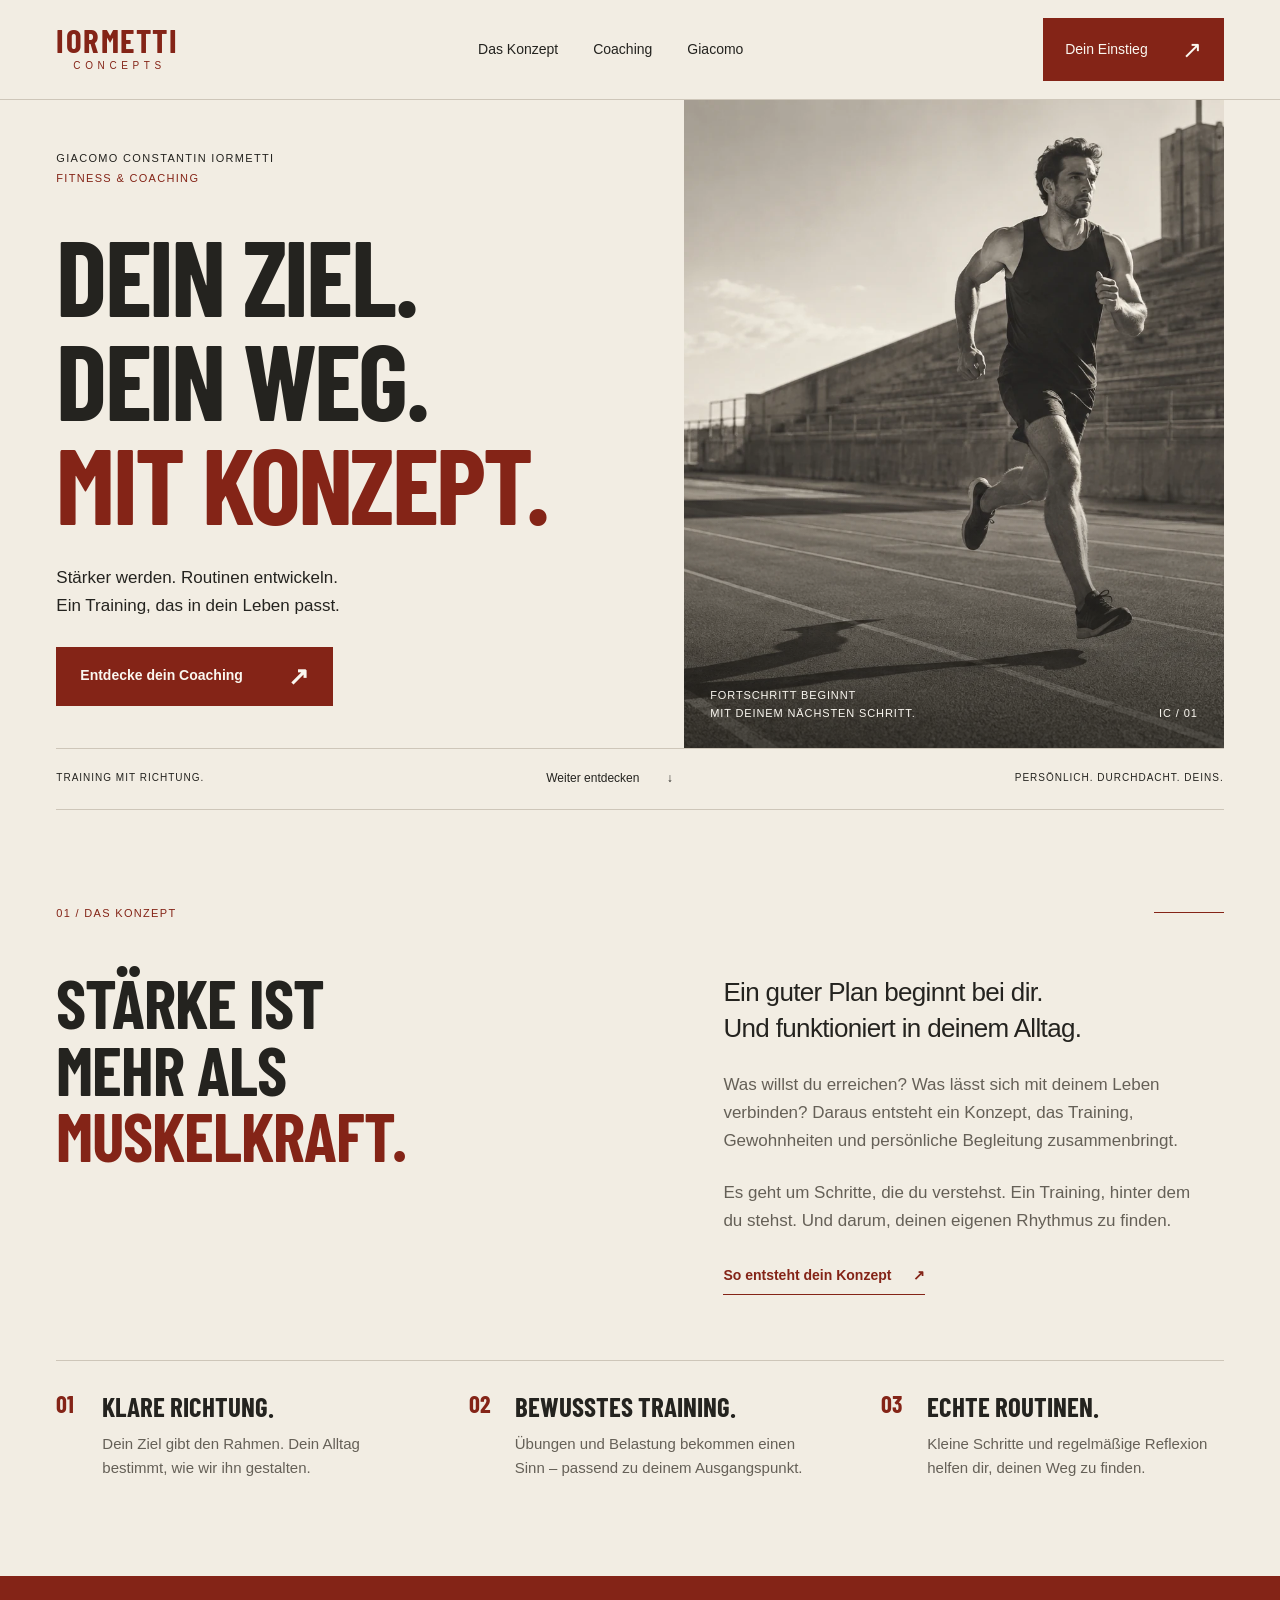
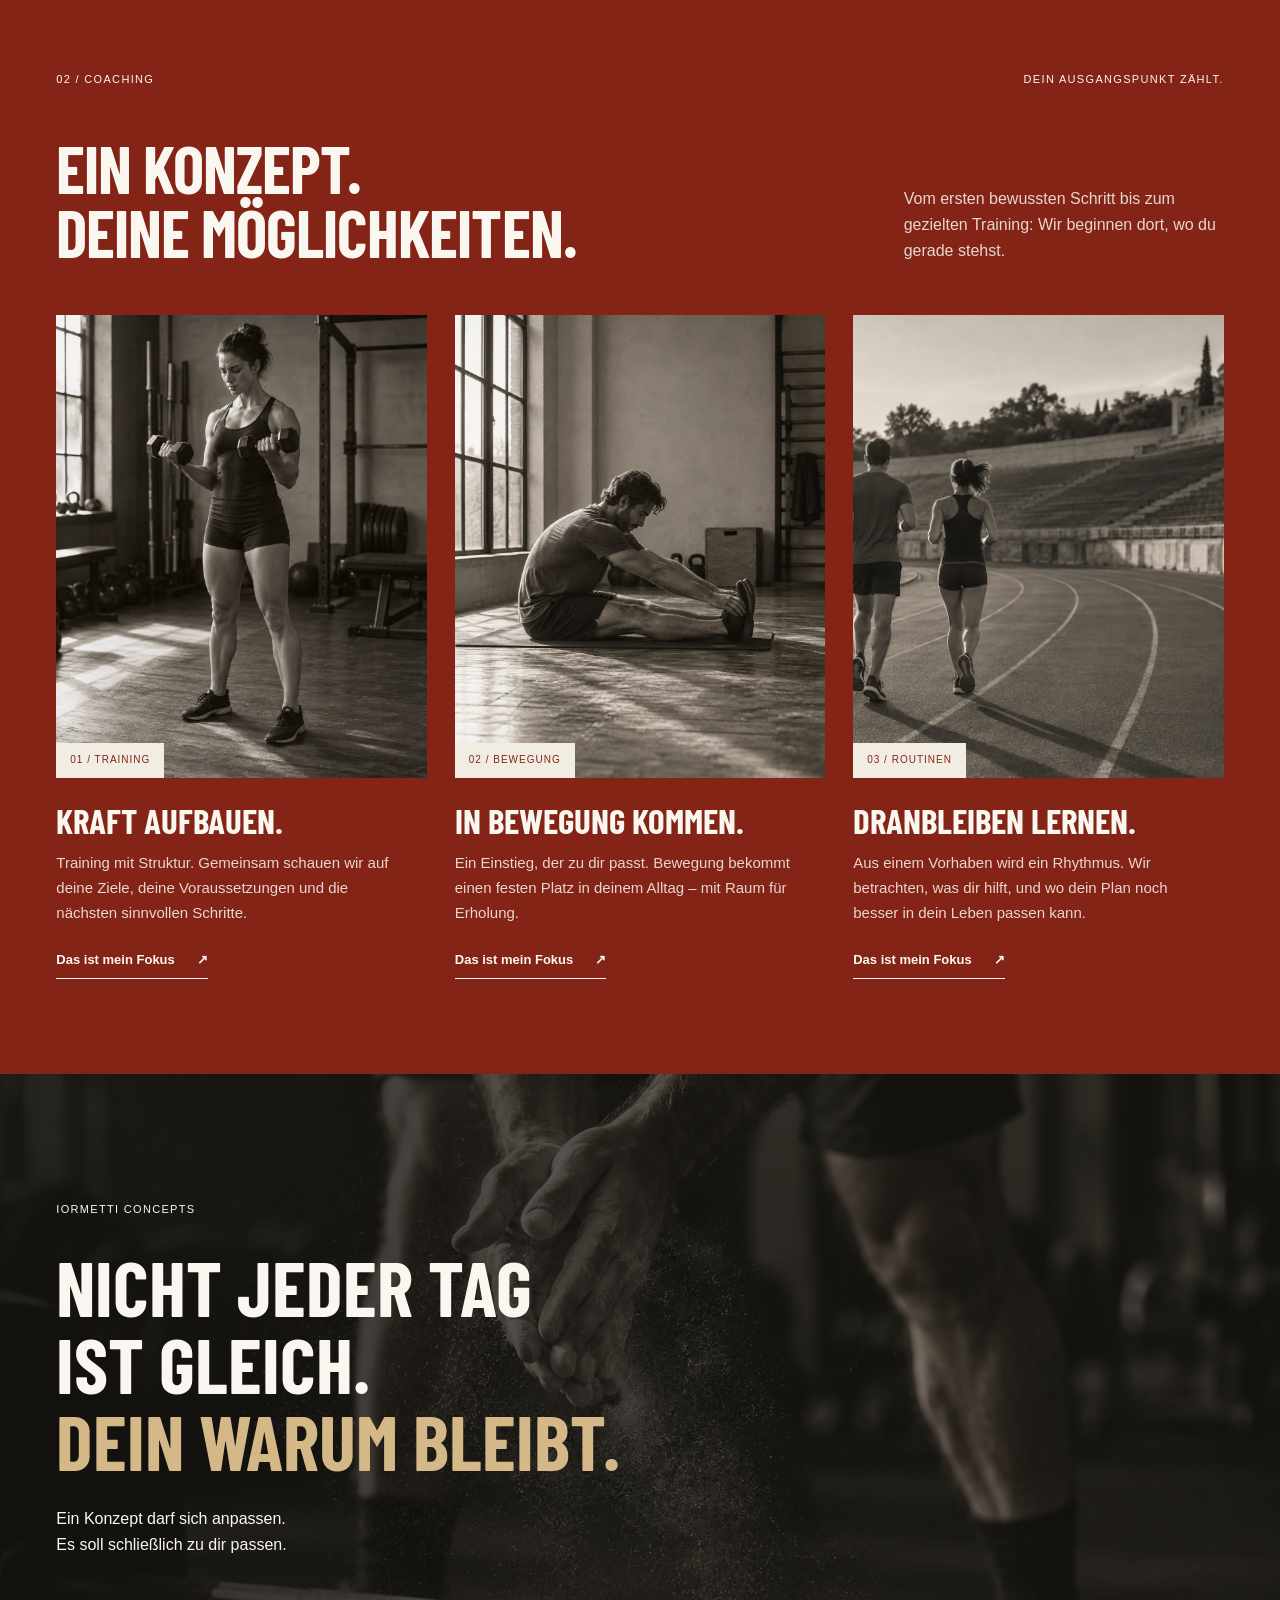
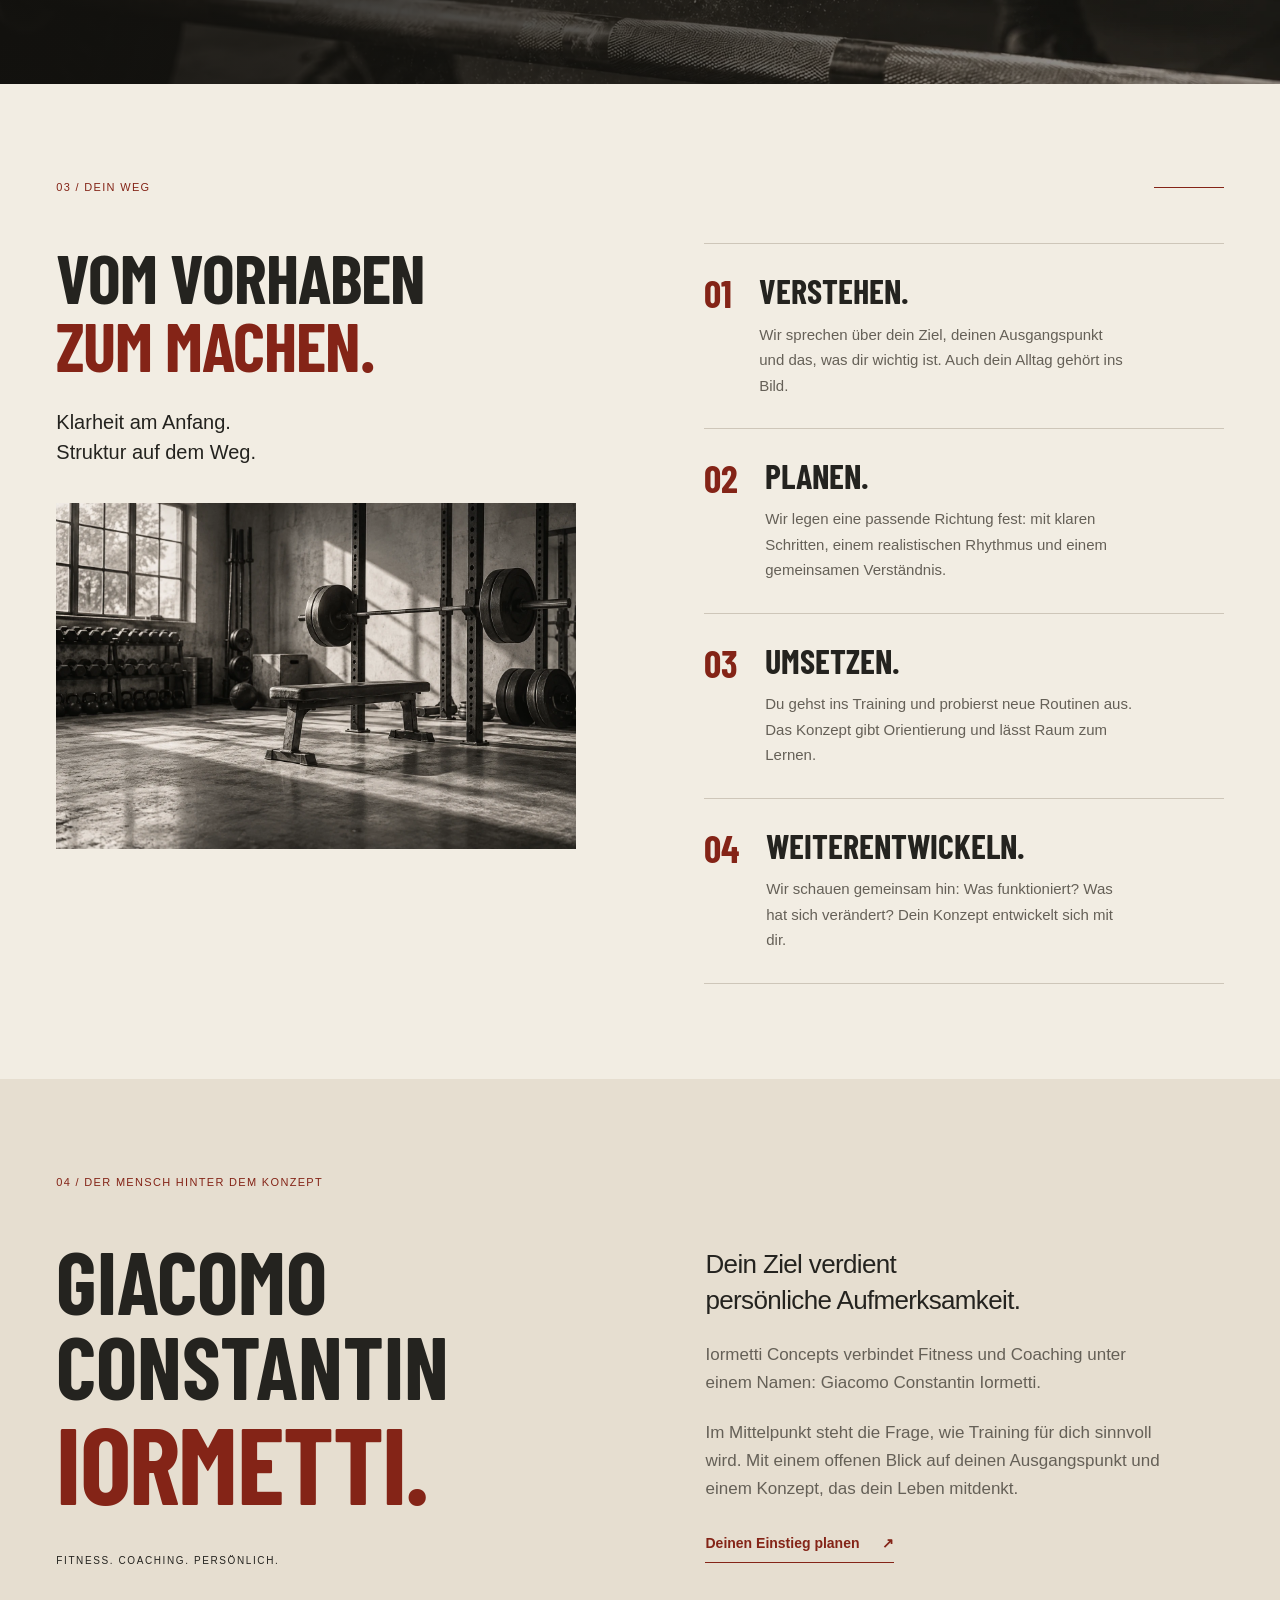
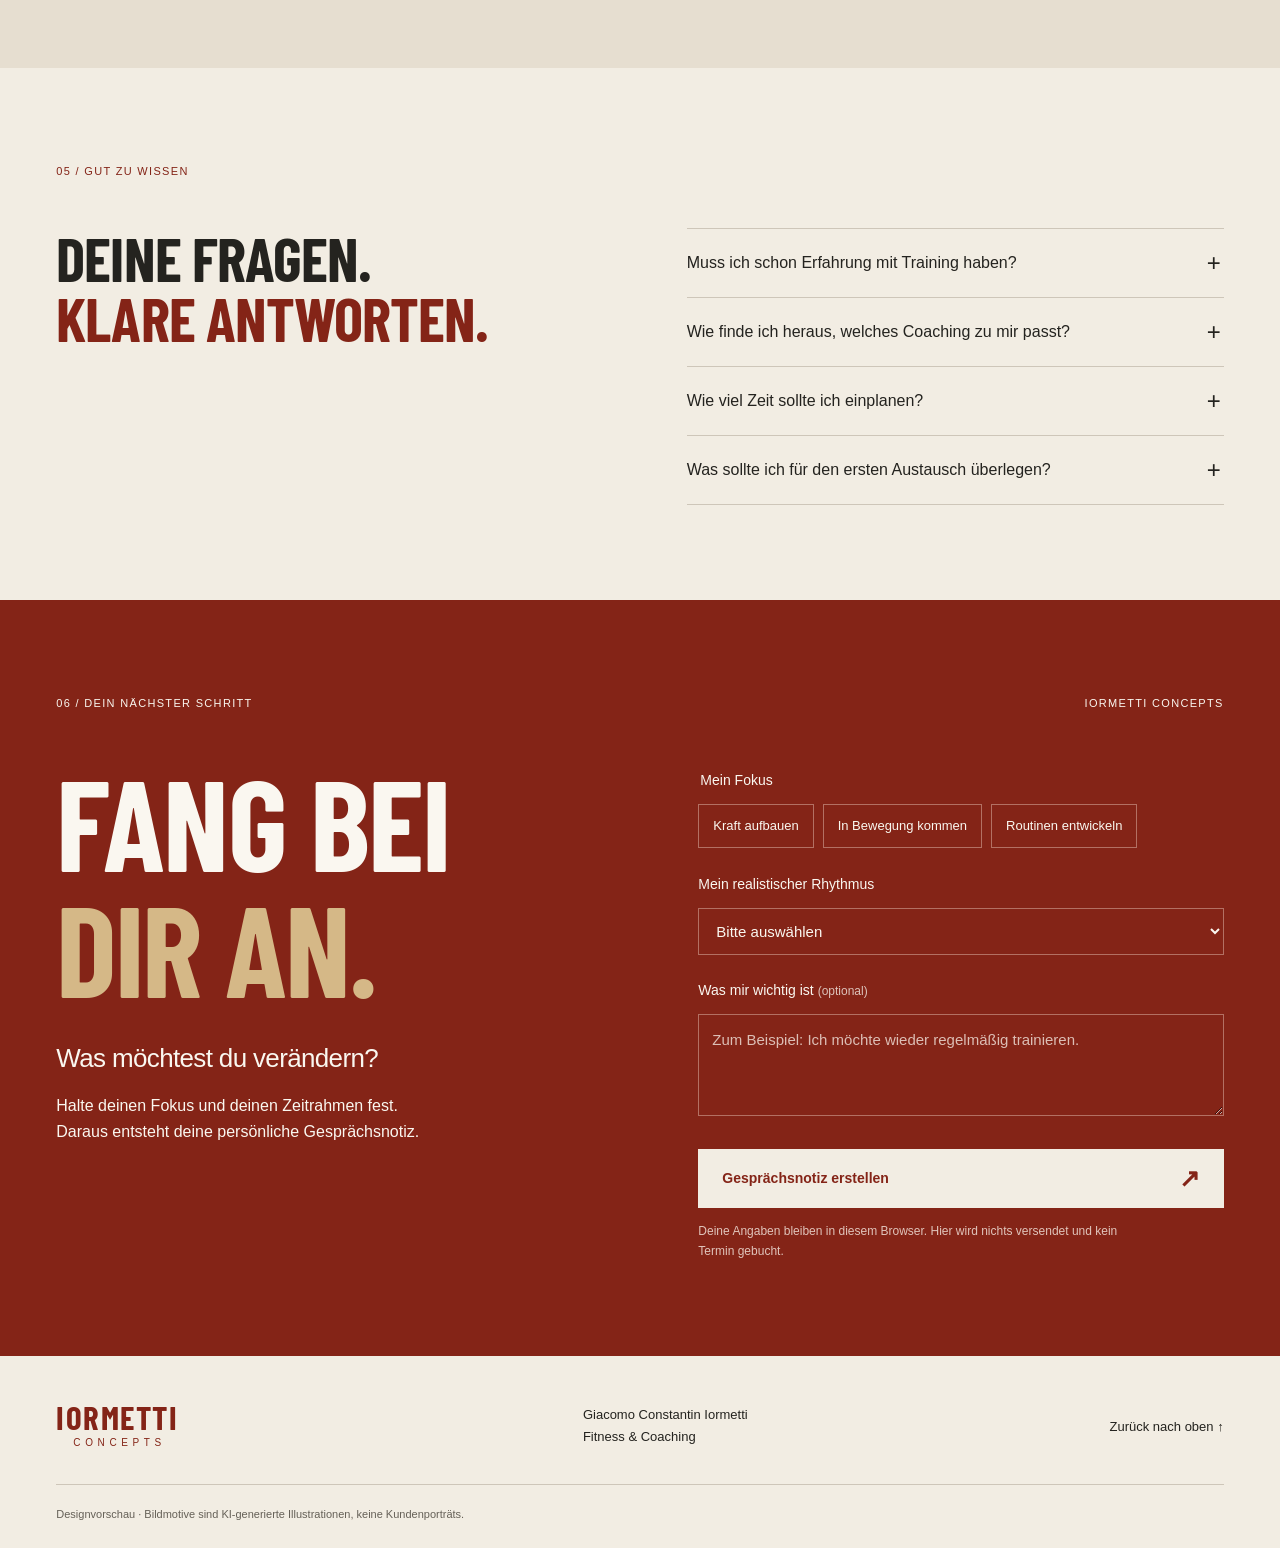
==== index.html @ ea10975b "Prepare static design preview for GitHub Pages" ====
<!doctype html>
<html lang="de">
<head>
  <meta charset="utf-8"><meta name="viewport" content="width=device-width,initial-scale=1">
  <title>Iormetti Concepts · Fitness & Coaching</title>
  <meta name="description" content="Iormetti Concepts von Giacomo Constantin Iormetti. Fitness und Coaching mit einem klaren Konzept für Training, Routinen und deinen Alltag.">
  <meta name="robots" content="noindex,nofollow"><meta name="theme-color" content="#842417">
  <link rel="icon" href="assets/favicon.svg" type="image/svg+xml"><link rel="stylesheet" href="styles.css">
  <link rel="preload" href="assets/BarlowCondensed-Bold.ttf" as="font" type="font/ttf" crossorigin>
  <script src="app.js" defer></script>
</head>
<body>
<a class="skip" href="#main">Zum Inhalt</a>
<header class="header">
  <a class="brand" href="#start" aria-label="Iormetti Concepts – Start"><span class="brand-name">IORMETTI<span>CONCEPTS</span></span></a>
  <nav class="desktop-nav" aria-label="Hauptnavigation"><a href="#konzept">Das Konzept</a><a href="#coaching">Coaching</a><a href="#giacomo">Giacomo</a></nav>
  <a class="header-cta" href="#einstieg">Dein Einstieg <span aria-hidden="true">↗</span></a>
  <button class="menu-toggle" aria-expanded="false" aria-controls="mobile-nav"><span>Menü</span><span class="menu-icon" aria-hidden="true"></span></button>
  <nav id="mobile-nav" class="mobile-nav" aria-label="Mobile Navigation" hidden><a href="#konzept">Das Konzept</a><a href="#coaching">Coaching</a><a href="#ablauf">Dein Weg</a><a href="#giacomo">Giacomo</a><a href="#einstieg">Dein Einstieg ↗</a></nav>
</header>
<main id="main">
<section class="hero" id="start" aria-labelledby="hero-title">
  <div class="hero-copy"><p class="eyebrow">Giacomo Constantin Iormetti <span>Fitness & Coaching</span></p>
    <h1 id="hero-title">DEIN ZIEL.<br>DEIN WEG.<br><span>MIT KONZEPT.</span></h1>
    <div class="hero-bottom"><p>Stärker werden. Routinen entwickeln.<br>Ein Training, das in dein Leben passt.</p><a class="button" href="#coaching">Entdecke dein Coaching <span aria-hidden="true">↗</span></a></div>
  </div>
  <figure class="hero-visual"><img src="assets/hero.webp" alt="Athlet läuft auf einer Laufbahn im Abendlicht" width="1536" height="1024" fetchpriority="high"><figcaption><span>FORTSCHRITT BEGINNT<br>MIT DEINEM NÄCHSTEN SCHRITT.</span><span class="figure-index">IC / 01</span></figcaption></figure>
  <div class="hero-foot"><span>TRAINING MIT RICHTUNG.</span><a href="#konzept">Weiter entdecken <span aria-hidden="true">↓</span></a><span>PERSÖNLICH. DURCHDACHT. DEINS.</span></div>
</section>
<section class="manifesto section" id="konzept" aria-labelledby="concept-title">
  <div class="section-label"><span>01 / DAS KONZEPT</span><span class="short-line"></span></div>
  <div class="manifesto-grid"><h2 id="concept-title">STÄRKE IST<br>MEHR ALS<br><em>MUSKELKRAFT.</em></h2><div class="manifesto-copy reveal"><p class="lead">Ein guter Plan beginnt bei dir.<br>Und funktioniert in deinem Alltag.</p><p>Was willst du erreichen? Was lässt sich mit deinem Leben verbinden? Daraus entsteht ein Konzept, das Training, Gewohnheiten und persönliche Begleitung zusammenbringt.</p><p>Es geht um Schritte, die du verstehst. Ein Training, hinter dem du stehst. Und darum, deinen eigenen Rhythmus zu finden.</p><a class="text-link" href="#ablauf">So entsteht dein Konzept <span aria-hidden="true">↗</span></a></div></div>
  <div class="principles"><article><span class="ordinal">01</span><h3>KLARE RICHTUNG.</h3><p>Dein Ziel gibt den Rahmen. Dein Alltag bestimmt, wie wir ihn gestalten.</p></article><article><span class="ordinal">02</span><h3>BEWUSSTES TRAINING.</h3><p>Übungen und Belastung bekommen einen Sinn – passend zu deinem Ausgangspunkt.</p></article><article><span class="ordinal">03</span><h3>ECHTE ROUTINEN.</h3><p>Kleine Schritte und regelmäßige Reflexion helfen dir, deinen Weg zu finden.</p></article></div>
</section>
<section class="coaching section" id="coaching" aria-labelledby="coaching-title">
  <div class="section-label"><span>02 / COACHING</span><span>DEIN AUSGANGSPUNKT ZÄHLT.</span></div>
  <div class="section-heading"><h2 id="coaching-title">EIN KONZEPT.<br><em>DEINE MÖGLICHKEITEN.</em></h2><p>Vom ersten bewussten Schritt bis zum gezielten Training: Wir beginnen dort, wo du gerade stehst.</p></div>
  <div class="service-grid"><article class="service reveal"><figure><img src="assets/training.webp" width="1122" height="1402" loading="lazy" alt="Athletin beim konzentrierten Krafttraining mit Kurzhanteln"><span>01 / TRAINING</span></figure><div><h3>KRAFT AUFBAUEN.</h3><p>Training mit Struktur. Gemeinsam schauen wir auf deine Ziele, deine Voraussetzungen und die nächsten sinnvollen Schritte.</p><a class="text-link" href="#einstieg" data-goal="Kraft aufbauen">Das ist mein Fokus <span aria-hidden="true">↗</span></a></div></article>
  <article class="service reveal"><figure><img src="assets/mobility.webp" width="1122" height="1402" loading="lazy" alt="Anonymer Athlet bei einer ruhigen Mobilitätsübung"><span>02 / BEWEGUNG</span></figure><div><h3>IN BEWEGUNG KOMMEN.</h3><p>Ein Einstieg, der zu dir passt. Bewegung bekommt einen festen Platz in deinem Alltag – mit Raum für Erholung.</p><a class="text-link" href="#einstieg" data-goal="In Bewegung kommen">Das ist mein Fokus <span aria-hidden="true">↗</span></a></div></article>
  <article class="service reveal"><figure><img src="assets/routine.webp" width="1536" height="1024" loading="lazy" alt="Zwei Erwachsene laufen gemeinsam auf einer Laufbahn"><span>03 / ROUTINEN</span></figure><div><h3>DRANBLEIBEN LERNEN.</h3><p>Aus einem Vorhaben wird ein Rhythmus. Wir betrachten, was dir hilft, und wo dein Plan noch besser in dein Leben passen kann.</p><a class="text-link" href="#einstieg" data-goal="Routinen entwickeln">Das ist mein Fokus <span aria-hidden="true">↗</span></a></div></article></div>
</section>
<section class="statement" aria-label="Unsere Haltung"><img src="assets/chalk.webp" width="1536" height="1024" loading="lazy" alt="Detailaufnahme von Händen mit Kreide vor dem Krafttraining"><div class="statement-content"><p class="eyebrow">IORMETTI CONCEPTS</p><p class="statement-title">NICHT JEDER TAG<br>IST GLEICH.<br><span>DEIN WARUM BLEIBT.</span></p><p>Ein Konzept darf sich anpassen.<br>Es soll schließlich zu dir passen.</p></div></section>
<section class="process section" id="ablauf" aria-labelledby="process-title"><div class="section-label"><span>03 / DEIN WEG</span><span class="short-line"></span></div><div class="process-grid"><div><h2 id="process-title">VOM VORHABEN<br><em>ZUM MACHEN.</em></h2><p class="process-intro">Klarheit am Anfang.<br>Struktur auf dem Weg.</p><figure class="process-image"><img src="assets/studio.webp" width="1536" height="1024" loading="lazy" alt="Ruhiger Trainingsraum mit Bank und Gewichten im natürlichen Licht"></figure></div><ol class="steps"><li><span>01</span><div><h3>VERSTEHEN.</h3><p>Wir sprechen über dein Ziel, deinen Ausgangspunkt und das, was dir wichtig ist. Auch dein Alltag gehört ins Bild.</p></div></li><li><span>02</span><div><h3>PLANEN.</h3><p>Wir legen eine passende Richtung fest: mit klaren Schritten, einem realistischen Rhythmus und einem gemeinsamen Verständnis.</p></div></li><li><span>03</span><div><h3>UMSETZEN.</h3><p>Du gehst ins Training und probierst neue Routinen aus. Das Konzept gibt Orientierung und lässt Raum zum Lernen.</p></div></li><li><span>04</span><div><h3>WEITERENTWICKELN.</h3><p>Wir schauen gemeinsam hin: Was funktioniert? Was hat sich verändert? Dein Konzept entwickelt sich mit dir.</p></div></li></ol></div></section>
<section class="person section" id="giacomo" aria-labelledby="person-title"><div class="section-label"><span>04 / DER MENSCH HINTER DEM KONZEPT</span></div><div class="person-grid"><div class="person-name"><p>GIACOMO<br>CONSTANTIN</p><h2 id="person-title">IORMETTI.</h2><span>FITNESS. COACHING. PERSÖNLICH.</span></div><div class="person-copy"><p class="lead">Dein Ziel verdient<br>persönliche Aufmerksamkeit.</p><p>Iormetti Concepts verbindet Fitness und Coaching unter einem Namen: Giacomo Constantin Iormetti.</p><p>Im Mittelpunkt steht die Frage, wie Training für dich sinnvoll wird. Mit einem offenen Blick auf deinen Ausgangspunkt und einem Konzept, das dein Leben mitdenkt.</p><a class="text-link" href="#einstieg">Deinen Einstieg planen <span aria-hidden="true">↗</span></a></div></div></section>
<section class="faq section" aria-labelledby="faq-title"><div class="section-label"><span>05 / GUT ZU WISSEN</span></div><div class="faq-grid"><h2 id="faq-title">DEINE FRAGEN.<br><em>KLARE ANTWORTEN.</em></h2><div class="questions"><details><summary>Muss ich schon Erfahrung mit Training haben?</summary><p>Dein bisheriges Training ist ein Ausgangspunkt für das Gespräch. Sag einfach, wo du stehst und was du dir wünschst. Daraus lässt sich klären, welche Begleitung zu dir passt.</p></details><details><summary>Wie finde ich heraus, welches Coaching zu mir passt?</summary><p>Beginne mit deinem Ziel: mehr Kraft, mehr Bewegung oder verlässlichere Routinen. Im persönlichen Austausch werden daraus konkrete nächste Schritte.</p></details><details><summary>Wie viel Zeit sollte ich einplanen?</summary><p>Das hängt von deinem Ziel und deinem Alltag ab. Dein verfügbarer Zeitrahmen gehört deshalb von Anfang an zur Planung.</p></details><details><summary>Was sollte ich für den ersten Austausch überlegen?</summary><p>Was möchtest du verändern? Wie sieht dein Training aktuell aus? Welcher Rhythmus wäre realistisch? Drei ehrliche Antworten reichen als guter Gesprächseinstieg.</p></details></div></div></section>
<section class="entry section" id="einstieg" aria-labelledby="entry-title"><div class="section-label"><span>06 / DEIN NÄCHSTER SCHRITT</span><span>IORMETTI CONCEPTS</span></div><div class="entry-grid"><div><h2 id="entry-title">FANG BEI<br><em>DIR AN.</em></h2><p class="lead">Was möchtest du verändern?</p><p>Halte deinen Fokus und deinen Zeitrahmen fest. Daraus entsteht deine persönliche Gesprächsnotiz.</p></div><form id="entry-form"><fieldset><legend>Mein Fokus</legend><div class="goal-options"><label><input type="radio" name="goal" value="Kraft aufbauen" required><span>Kraft aufbauen</span></label><label><input type="radio" name="goal" value="In Bewegung kommen"><span>In Bewegung kommen</span></label><label><input type="radio" name="goal" value="Routinen entwickeln"><span>Routinen entwickeln</span></label></div></fieldset><label class="field-label" for="rhythm">Mein realistischer Rhythmus</label><select id="rhythm" name="rhythm" required><option value="">Bitte auswählen</option><option>Einmal pro Woche</option><option>Zweimal pro Woche</option><option>Dreimal pro Woche oder öfter</option><option>Das möchte ich gemeinsam herausfinden</option></select><label class="field-label" for="note">Was mir wichtig ist <span>(optional)</span></label><textarea id="note" name="note" rows="3" maxlength="600" placeholder="Zum Beispiel: Ich möchte wieder regelmäßig trainieren."></textarea><button class="button light" type="submit" disabled>Gesprächsnotiz erstellen <span aria-hidden="true">↗</span></button><noscript><p>Für die lokale Gesprächsnotiz bitte JavaScript aktivieren. Das Formular ist ohne JavaScript gesperrt; es werden keine Angaben gesendet.</p></noscript><p class="form-note">Deine Angaben bleiben in diesem Browser. Hier wird nichts versendet und kein Termin gebucht.</p><div id="entry-result" class="entry-result" hidden tabindex="-1" role="status"><h3>DEIN ERSTER SCHRITT STEHT.</h3><p id="result-copy"></p><button class="text-link" id="download-note" type="button">Notiz herunterladen ↓</button></div></form></div></section>
</main>
<footer class="footer"><a class="brand" href="#start"><span class="brand-name">IORMETTI<span>CONCEPTS</span></span></a><p>Giacomo Constantin Iormetti<br>Fitness & Coaching</p><a href="#start" class="top-link">Zurück nach oben ↑</a><small>Designvorschau · Bildmotive sind KI-generierte Illustrationen, keine Kundenporträts.</small></footer>
</body></html>
---- styles.css ----
@font-face{font-family:Barlow;src:url('assets/BarlowCondensed-Bold.ttf') format('truetype');font-weight:700;font-display:swap}
:root{--paper:#f2ede3;--paper-light:#faf7f0;--red:#842417;--ink:#24231f;--muted:#656057;--line:#cec6b9;--gold:#b59a68;--display:Barlow,'Arial Narrow',Impact,sans-serif;--body:Arial,Helvetica,sans-serif;--gutter:clamp(22px,4.4vw,84px)}
*{box-sizing:border-box}html{scroll-behavior:smooth;scroll-padding-top:110px}body{margin:0;color:var(--ink);background:var(--paper);font:17px/1.65 var(--body)}a{color:inherit;text-decoration:none}button,input,textarea,select{font:inherit}button,a,input,select,textarea,summary{-webkit-tap-highlight-color:transparent}button{cursor:pointer}button:focus-visible,a:focus-visible,summary:focus-visible,input:focus-visible,select:focus-visible,textarea:focus-visible{outline:3px solid var(--gold);outline-offset:5px}button:disabled{cursor:default}img{display:block;width:100%;height:100%;object-fit:cover}figure,p,h1,h2,h3{margin:0}h1,h2,h3{font-family:var(--display);font-weight:700;line-height:.98}h2{font-size:clamp(44px,5.3vw,90px);letter-spacing:-.015em}h3{font-size:32px}h2 em{font-style:normal;color:var(--red)}.skip{position:fixed;top:-100px;left:15px;z-index:100;background:var(--ink);color:white;padding:10px 20px}.skip:focus{top:10px}.header{position:sticky;top:0;z-index:30;height:100px;display:flex;align-items:center;justify-content:space-between;gap:30px;padding:0 var(--gutter);background:var(--paper);border-bottom:1px solid var(--line)}.brand{display:inline-flex;color:var(--red);flex-shrink:0}.brand-name{font-family:var(--display);font-size:33px;line-height:1;letter-spacing:.045em}.brand-name>span{display:block;text-align:center;font:10px/1.8 var(--body);letter-spacing:.46em;padding-left:.46em}.desktop-nav{display:flex;gap:35px;font-size:14px}.desktop-nav a{padding:15px 0}.desktop-nav a:hover,.desktop-nav a[aria-current]{color:var(--red);text-decoration:underline;text-underline-offset:8px}.header-cta{background:var(--red);color:var(--paper-light);font-size:14px;padding:12px 22px;display:flex;gap:34px;align-items:center}.header-cta span{font-size:24px}.menu-toggle,.mobile-nav{display:none}.hero{padding:0 var(--gutter);max-width:1920px;margin:auto;display:grid;grid-template-columns:1.05fr 1fr;position:relative}.hero-copy{padding:49px 0 42px;z-index:2;display:flex;flex-direction:column;justify-content:space-between}.eyebrow{font-size:11px;letter-spacing:.12em;line-height:1.8;text-transform:uppercase}.hero .eyebrow span{display:block;color:var(--red)}h1{font-size:clamp(70px,8.4vw,152px);letter-spacing:-.025em;margin:33px -30px 30px 0;line-height:.97}h1>span{color:var(--red)}.hero-bottom{max-width:400px}.hero-bottom p{font-size:17px;margin-bottom:26px}.button{border:1px solid var(--red);background:var(--red);color:var(--paper-light);display:inline-flex;align-items:center;justify-content:space-between;gap:45px;padding:16px 23px;font-size:14px;font-weight:700;transition:background .2s,transform .2s}.button>span{font-size:25px;line-height:1}.button:hover{background:#671b11;transform:translateY(-2px)}.hero-visual{position:relative;min-height:640px;margin-left:30px;overflow:hidden;background:#b1a596}.hero-visual img{position:absolute;inset:0;object-position:61% center}.hero-visual:after{content:'';position:absolute;inset:60% 0 0;background:linear-gradient(transparent,rgba(20,19,15,.7));pointer-events:none}.hero-visual figcaption{position:absolute;z-index:1;bottom:25px;left:26px;right:26px;color:var(--paper-light);display:flex;justify-content:space-between;gap:15px;font-size:11px;letter-spacing:.08em;line-height:1.6}.figure-index{align-self:flex-end;white-space:nowrap}.hero-foot{grid-column:1/-1;border-top:1px solid var(--line);border-bottom:1px solid var(--line);display:flex;justify-content:space-between;align-items:center;gap:20px;font-size:10px;letter-spacing:.1em;min-height:62px}.hero-foot a{font-size:12px;letter-spacing:0}.hero-foot a span{margin-left:24px}.section{padding:95px var(--gutter);max-width:1920px;margin:auto}.section-label{display:flex;justify-content:space-between;align-items:center;gap:20px;font-size:11px;letter-spacing:.12em;line-height:1.5;margin-bottom:48px;color:var(--red)}.short-line{width:70px;height:1px;background:currentColor}.manifesto-grid{display:grid;grid-template-columns:1.1fr 1fr;gap:10%}.manifesto-copy{padding-top:5px;max-width:480px}.lead{font-size:26px;line-height:1.4;letter-spacing:-.025em}.manifesto-copy p+p{margin-top:24px;color:var(--muted)}.text-link{display:inline-flex;align-items:center;gap:22px;border:0;border-bottom:1px solid currentColor;padding:0 0 7px;margin-top:29px;background:none;font-size:14px;font-weight:700;color:var(--red)}.text-link:hover{color:var(--ink)}.principles{display:grid;grid-template-columns:repeat(3,1fr);margin-top:65px;padding-top:32px;border-top:1px solid var(--line);gap:6%}.principles article{position:relative;padding-left:46px}.ordinal{position:absolute;left:0;top:-1px;font:24px/1 var(--display);color:var(--red)}.principles h3{font-size:27px;margin-bottom:12px}.principles p{font-size:15px;color:var(--muted);line-height:1.65}.coaching{background:var(--red);color:var(--paper-light)}.coaching .section-label,.coaching em{color:var(--paper-light)}.section-heading{display:flex;gap:6%;justify-content:space-between;align-items:flex-end;margin-bottom:50px}.section-heading h2{font-size:clamp(46px,5.15vw,85px)}.section-heading p{max-width:320px;font-size:16px;opacity:.85}.service-grid{display:grid;grid-template-columns:repeat(3,1fr);gap:28px}.service figure{position:relative;aspect-ratio:4/5;overflow:hidden}.service img{transition:transform .7s}.service:hover img{transform:scale(1.025)}.service figure>span{position:absolute;bottom:0;left:0;padding:9px 14px;font-size:10px;background:var(--paper);color:var(--red);letter-spacing:.1em}.service h3{margin:25px 0 14px;font-size:35px}.service p{font-size:15px;line-height:1.65;opacity:.85;max-width:350px}.service .text-link{color:var(--paper-light);font-size:13px;margin-top:24px}.statement{position:relative;min-height:610px;display:flex;align-items:center;background:#24231f;overflow:hidden}.statement>img{position:absolute;inset:0;object-position:70% 45%;opacity:.6}.statement:after{content:'';position:absolute;inset:0;background:linear-gradient(90deg,rgba(18,17,14,.9),rgba(18,17,14,.5) 50%,transparent)}.statement-content{position:relative;z-index:1;padding:80px var(--gutter);color:var(--paper-light)}.statement-title{font:700 clamp(54px,6vw,108px)/1 var(--display);margin:28px 0}.statement-title span{color:#d5b887}.statement-content>p:last-child{font-size:16px;line-height:1.6}.process-grid{display:grid;grid-template-columns:1fr 1fr;gap:11%}.process h2{font-size:clamp(48px,5.4vw,82px)}.process-intro{margin:28px 0;font-size:20px;line-height:1.5}.process-image{aspect-ratio:3/2;margin-top:36px;max-width:520px}.steps{list-style:none;margin:0;padding:0}.steps li{display:flex;gap:27px;border-top:1px solid var(--line);padding:30px 0}.steps li:last-child{border-bottom:1px solid var(--line)}.steps li>span{font:38px/1 var(--display);color:var(--red)}.steps h3{font-size:34px;margin-bottom:14px}.steps p{font-size:15px;color:var(--muted);line-height:1.7;max-width:370px}.person{background:#e6ded0}.person-grid{display:grid;grid-template-columns:1.05fr 1fr;gap:9%}.person-name>p{font:700 clamp(50px,6.8vw,110px)/.98 var(--display)}.person-name h2{font-size:clamp(65px,8.5vw,150px);color:var(--red);margin-bottom:30px}.person-name>span{font-size:10px;letter-spacing:.16em}.person-copy{padding-top:8px;max-width:460px}.person-copy>p+p{margin-top:22px;color:var(--muted)}.faq-grid{display:grid;grid-template-columns:1fr 1fr;gap:8%}.faq h2{font-size:clamp(44px,4.8vw,75px)}details{border-top:1px solid var(--line);padding:22px 0}details:last-child{border-bottom:1px solid var(--line)}summary{list-style:none;font-size:16px;line-height:1.5;cursor:pointer;position:relative;padding-right:35px}summary::-webkit-details-marker{display:none}summary:after{content:'+';position:absolute;right:3px;font-size:24px;line-height:1}details[open] summary:after{content:'−'}details>p{padding:18px 25px 0 0;font-size:15px;color:var(--muted)}.entry{background:var(--red);color:var(--paper-light)}.entry .section-label{color:var(--paper-light)}.entry-grid{display:grid;grid-template-columns:1fr 1fr;gap:10%}.entry h2{font-size:clamp(80px,10vw,170px)}.entry h2 em{color:#d5b887}.entry .lead{margin:30px 0 16px}.entry-grid>div>p:last-child{max-width:370px;font-size:16px}.entry form{padding-top:10px}fieldset{border:0;margin:0 0 25px;padding:0}legend,.field-label{font-size:14px;margin-bottom:12px;display:block}.goal-options{display:flex;flex-wrap:wrap;gap:9px}.goal-options label{position:relative}.goal-options input{position:absolute;opacity:0;inset:0;width:100%;height:100%;margin:0;cursor:pointer}.goal-options span{display:block;font-size:13px;padding:10px 14px;border:1px solid #b37063;pointer-events:none}.goal-options input:checked+span{background:var(--paper);border-color:var(--paper);color:var(--red)}.goal-options input:focus-visible+span{outline:3px solid var(--gold);outline-offset:3px}.field-label>span{opacity:.75;font-size:12px}select,textarea{width:100%;border:1px solid #b37063;border-radius:0;background:transparent;color:var(--paper-light);padding:13px;font-size:15px;margin-bottom:24px}select option{color:var(--ink);background:var(--paper)}textarea{resize:vertical;min-height:100px}textarea::placeholder{color:#dcbeb5}.button.light{background:var(--paper);color:var(--red);border-color:var(--paper);width:100%;text-align:left}.button.light:hover{background:#e4d5bf}.form-note{font-size:12px;line-height:1.6;margin-top:14px;color:#e0c4bb;max-width:440px}.entry-result{margin-top:26px;border-top:1px solid #b37063;padding-top:25px}.entry-result h3{font-size:29px;margin-bottom:15px}.entry-result p{font-size:15px}.entry-result .text-link{color:var(--paper)}.footer{max-width:1920px;margin:auto;padding:45px var(--gutter) 25px;display:grid;grid-template-columns:1fr 1fr auto;gap:32px;align-items:center}.footer>p{font-size:13px;line-height:1.7}.top-link{font-size:13px}.footer small{grid-column:1/-1;border-top:1px solid var(--line);padding-top:20px;font-size:11px;color:var(--muted)}.reveal{opacity:1;transform:none}.motion .reveal{opacity:0;transform:translateY(24px);transition:opacity .7s ease,transform .7s ease}.motion .reveal.visible{opacity:1;transform:none}
@media(min-width:1921px){.statement{max-width:1920px;margin:auto}.header{padding-left:max(var(--gutter),calc((100vw - 1750px)/2));padding-right:max(var(--gutter),calc((100vw - 1750px)/2))}}
@media(max-width:1100px){.header{height:85px}.desktop-nav{gap:22px}.hero{grid-template-columns:1.1fr 1fr}.hero-visual{min-height:590px;margin-left:15px}h1{font-size:9.1vw}.hero-copy{padding-top:35px}.hero .eyebrow{font-size:10px}.hero-bottom p{font-size:15px}.hero-foot>span:last-child{display:none}.section{padding-top:75px;padding-bottom:75px}.manifesto-grid,.process-grid,.person-grid,.faq-grid,.entry-grid{gap:6%}.service-grid{gap:18px}.service h3{font-size:29px}.section-heading p{max-width:260px}.principles{gap:4%}.principles h3{font-size:25px}.principles article{padding-left:35px}}
@media(max-width:760px){html{scroll-padding-top:92px}.header{height:78px;gap:18px}.brand-name{font-size:29px}.brand-name>span{font-size:8px}.desktop-nav,.header-cta{display:none}.menu-toggle{display:flex;gap:15px;align-items:center;background:none;border:0;color:var(--red);padding:12px 0;font-size:14px;min-height:44px}.menu-icon{display:block;width:23px;height:13px;border-top:1px solid currentColor;border-bottom:1px solid currentColor;position:relative}.menu-toggle[aria-expanded=true] .menu-icon{border:0}.menu-toggle[aria-expanded=true] .menu-icon:before,.menu-toggle[aria-expanded=true] .menu-icon:after{content:'';position:absolute;inset:6px 0 auto;height:1px;background:currentColor;transform:rotate(45deg)}.menu-toggle[aria-expanded=true] .menu-icon:after{transform:rotate(-45deg)}.mobile-nav:not([hidden]){display:flex;position:absolute;top:77px;left:0;right:0;background:var(--paper);border-bottom:1px solid var(--line);padding:24px var(--gutter) 35px;flex-direction:column;box-shadow:0 20px 25px #24231f15}.mobile-nav>a{font:36px/1.25 var(--display);padding:12px 0;color:var(--red)}body.menu-open{overflow:hidden}.hero{display:flex;flex-direction:column;padding-top:0}.hero-copy{padding:28px 0 32px}.hero .eyebrow{display:flex;justify-content:space-between;align-items:flex-start;gap:16px;font-size:9px;letter-spacing:.06em}.hero .eyebrow span{max-width:75px;text-align:right}.hero h1{font-size:clamp(59px,13.9vw,100px);line-height:.98;margin:28px 0 25px;letter-spacing:-.015em}.hero-bottom{max-width:none}.hero-bottom p{font-size:16px;line-height:1.65;margin-bottom:21px}.hero-bottom .button{width:100%;font-size:14px;padding:16px 20px}.hero-visual{margin:0;min-height:0;aspect-ratio:4/3}.hero-visual img{object-position:59% 50%}.hero-visual figcaption{left:17px;right:17px;bottom:17px;font-size:9px}.hero-foot{min-height:61px;gap:10px}.hero-foot>span{font-size:9px;letter-spacing:.07em}.hero-foot a{font-size:11px}.hero-foot a span{margin-left:10px}.section{padding:65px var(--gutter)}.section-label{margin-bottom:30px;font-size:9px;letter-spacing:.1em}.section-label>span:nth-child(2):not(.short-line){max-width:130px;text-align:right}.manifesto-grid,.process-grid,.person-grid,.faq-grid,.entry-grid{display:block}h2{font-size:clamp(44px,11.5vw,76px)}.manifesto-copy{padding-top:30px}.lead{font-size:24px}.manifesto-copy p+p{font-size:16px;margin-top:19px}.text-link{font-size:14px}.principles{display:block;margin-top:38px;padding-top:0}.principles article{padding:25px 0 25px 49px;border-bottom:1px solid var(--line)}.ordinal{top:27px}.principles h3{font-size:29px}.principles p{font-size:15px}.section-heading{display:block;margin-bottom:30px}.section-heading h2{font-size:clamp(43px,10.4vw,76px)}.section-heading p{max-width:none;margin-top:24px;font-size:16px}.service-grid{display:block}.service+.service{margin-top:44px}.service figure{aspect-ratio:5/4}.service img{object-position:center 38%}.service h3{font-size:35px;margin:21px 0 13px}.service p{max-width:none;font-size:16px}.service .text-link{margin-top:20px;font-size:14px}.statement{min-height:490px}.statement>img{object-position:65% center;opacity:.48}.statement-content{padding:65px var(--gutter)}.statement-title{font-size:clamp(42px,10.4vw,75px);line-height:1.02}.statement:after{background:linear-gradient(90deg,rgba(18,17,14,.65),rgba(18,17,14,.15))}.process h2{font-size:clamp(45px,11.3vw,76px)}.process-intro{font-size:19px;margin-top:24px}.process-image{margin:28px 0 35px;max-width:none}.steps li{padding:26px 0;gap:22px}.steps p{font-size:16px;max-width:none}.person-name>p{font-size:clamp(58px,14vw,98px)}.person-name h2{font-size:clamp(76px,18vw,140px);margin-bottom:24px}.person-copy{margin-top:33px}.person-copy>p+p{font-size:16px}.faq h2{font-size:clamp(43px,10.3vw,70px);margin-bottom:30px}summary{font-size:16px}.entry h2{font-size:clamp(88px,23vw,160px)}.entry .lead{font-size:25px;margin-top:24px}.entry form{margin-top:34px}.goal-options span{font-size:13px}.entry-grid>div>p:last-child{max-width:none}.footer{grid-template-columns:1fr auto;padding-top:33px;gap:25px 12px}.footer>p{grid-column:1;grid-row:2}.footer .top-link{font-size:11px}.footer small{font-size:10px;line-height:1.6}.motion .reveal{transform:translateY(16px)}}
@media(prefers-reduced-motion:reduce){html{scroll-behavior:auto}*,*:before,*:after{animation:none!important;transition:none!important}.motion .reveal{opacity:1;transform:none}.button:hover,.service:hover img{transform:none}}

.button:disabled{opacity:.65;transform:none}
@media(max-width:760px){.mobile-nav:not([hidden]){max-height:calc(100vh - 78px);max-height:calc(100dvh - 78px);overflow-y:auto;overscroll-behavior:contain}html:not(.js) .menu-toggle{display:none}html:not(.js) .header{height:auto;min-height:78px;flex-wrap:wrap;padding-top:18px;padding-bottom:16px}html:not(.js) .desktop-nav{display:flex;flex-wrap:wrap;gap:10px 22px;width:100%}html:not(.js) .desktop-nav a{padding:5px 0}select,textarea{font-size:16px}}
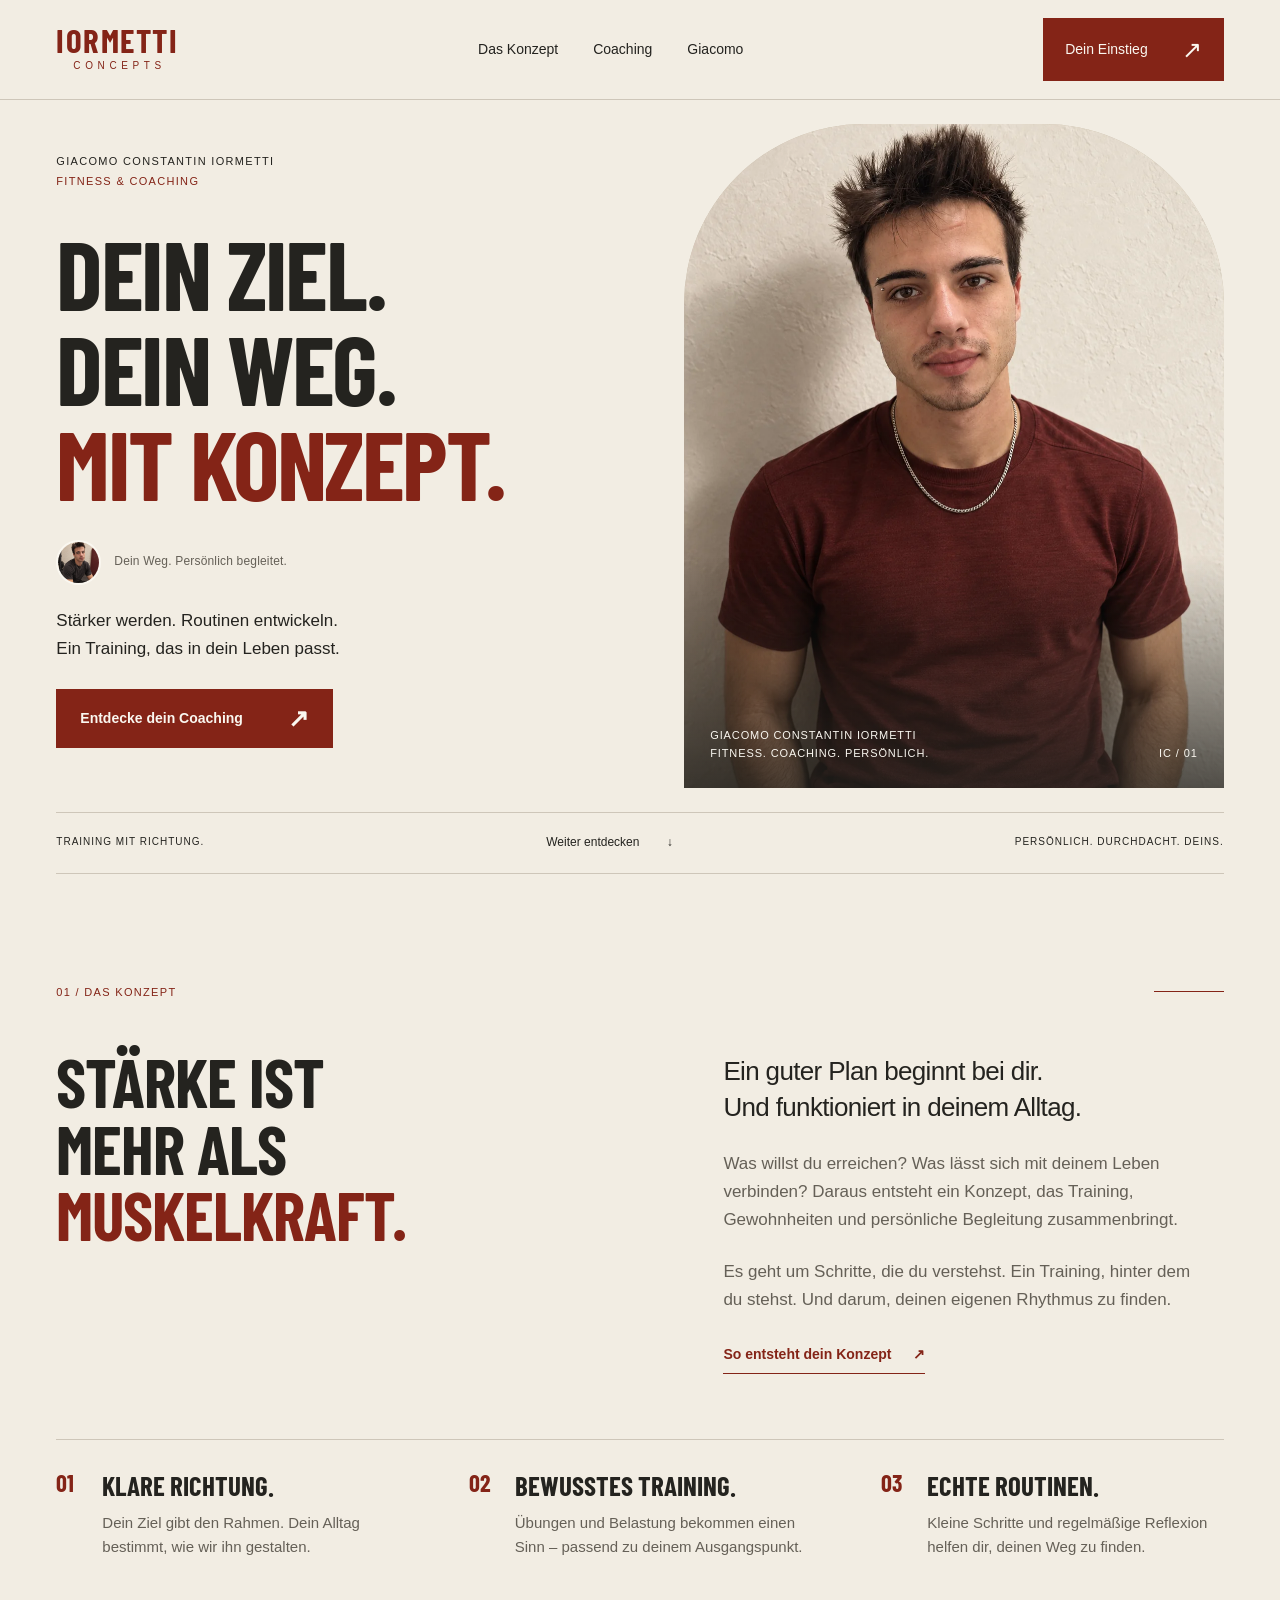
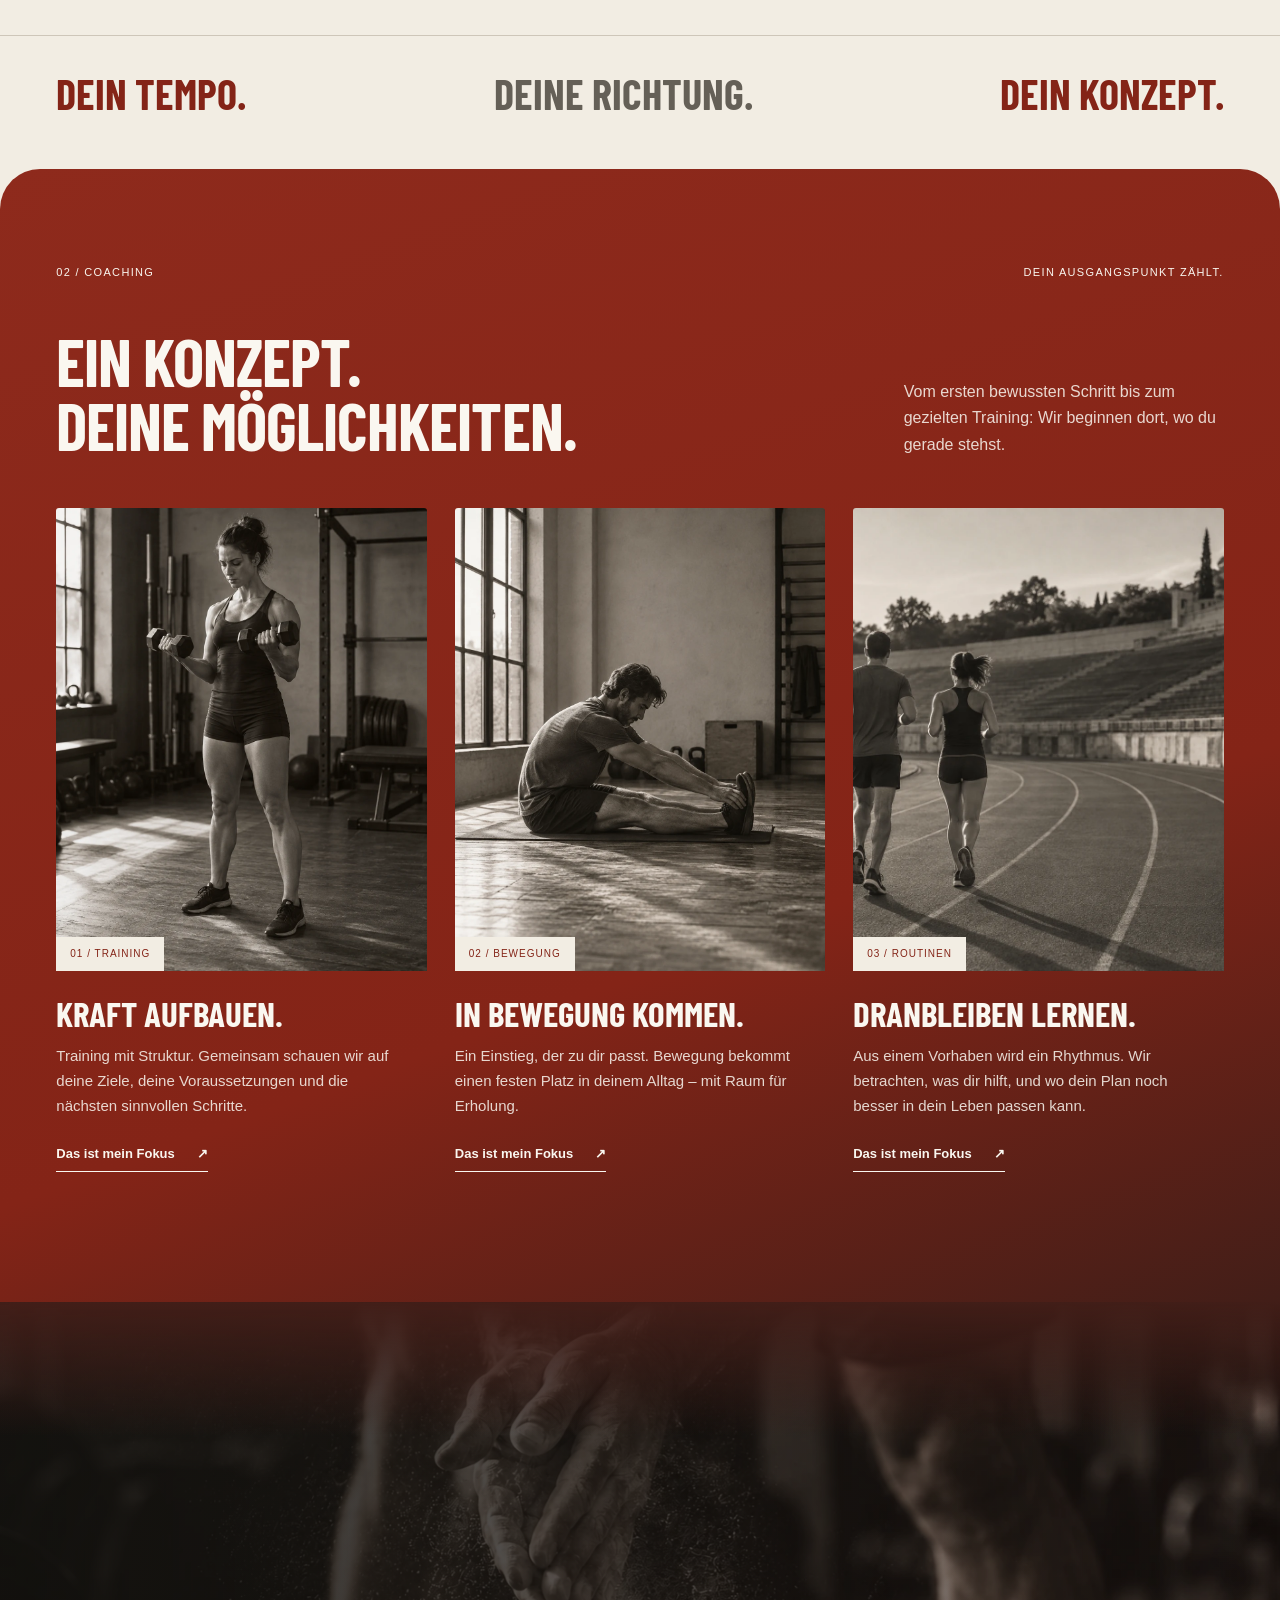
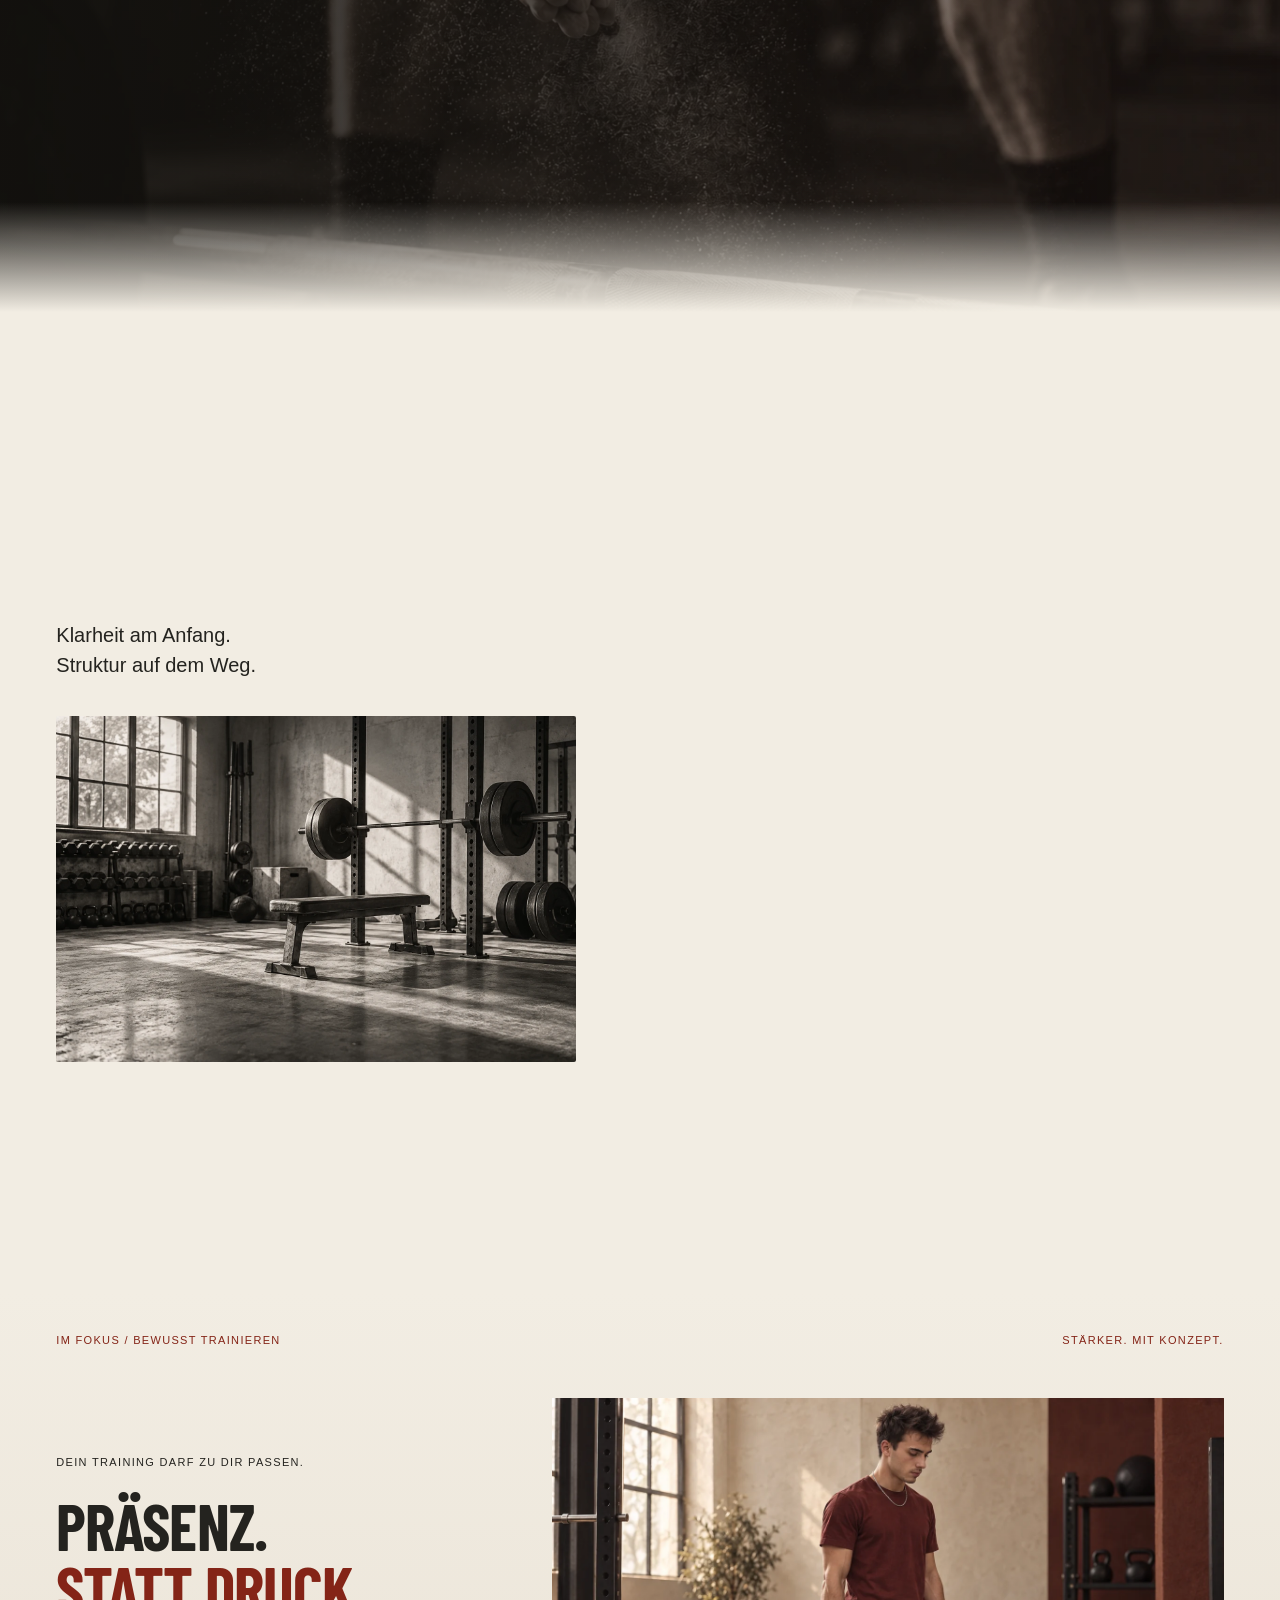
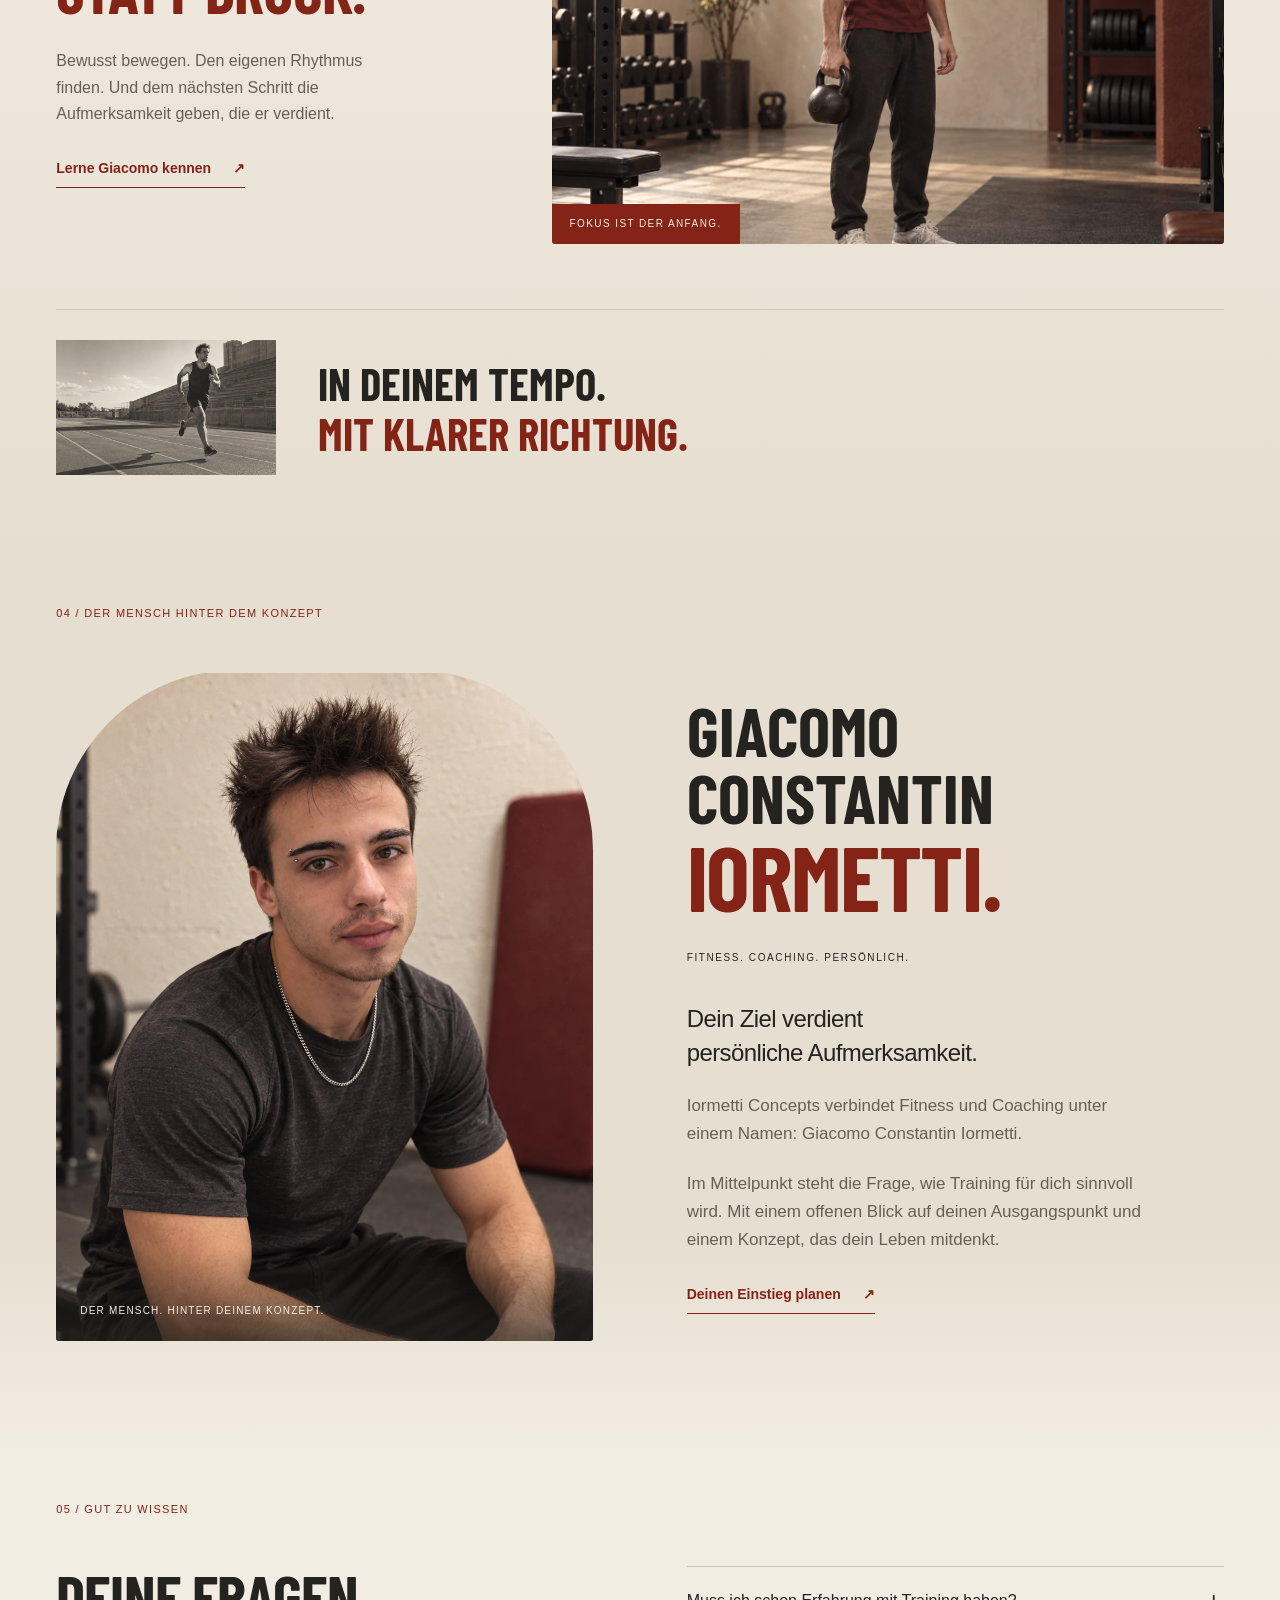
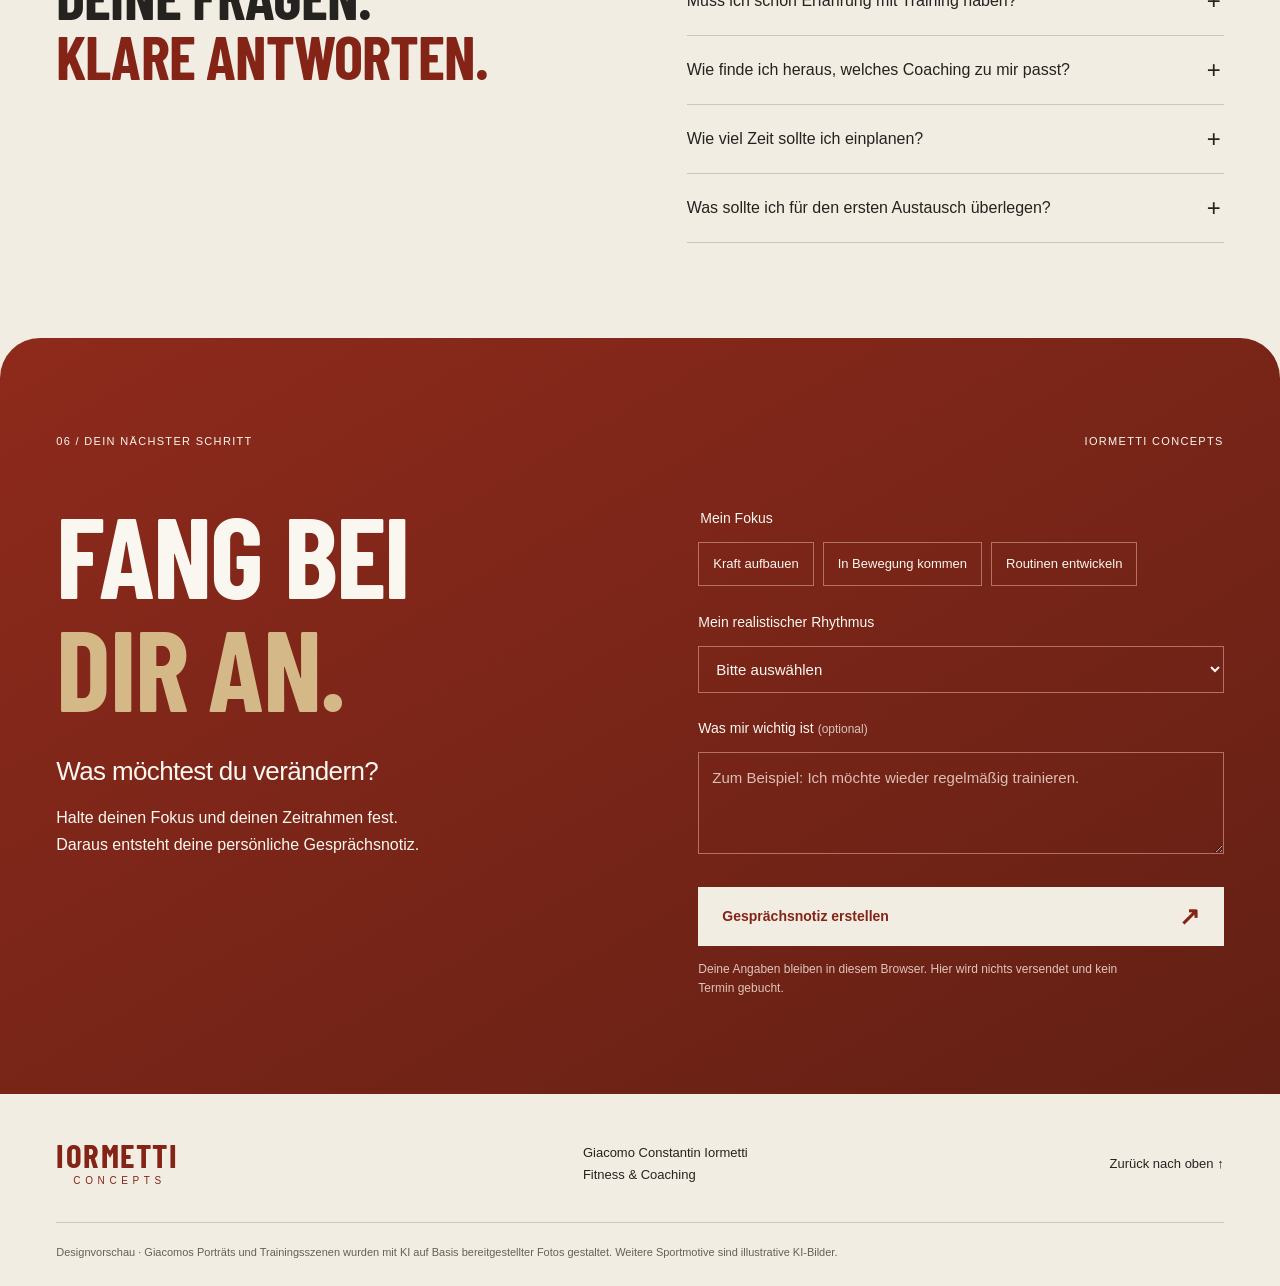
==== commit 8d83582e: "Add personal portraits, editorial imagery and accessible scroll motion" ====
--- a/index.html
+++ b/index.html
@@ -5,11 +5,12 @@
   <title>Iormetti Concepts · Fitness & Coaching</title>
   <meta name="description" content="Iormetti Concepts von Giacomo Constantin Iormetti. Fitness und Coaching mit einem klaren Konzept für Training, Routinen und deinen Alltag.">
   <meta name="robots" content="noindex,nofollow"><meta name="theme-color" content="#842417">
-  <link rel="icon" href="assets/favicon.svg" type="image/svg+xml"><link rel="stylesheet" href="styles.css">
+  <link rel="icon" href="assets/favicon.svg" type="image/svg+xml"><link rel="stylesheet" href="styles.css?v=2">
   <link rel="preload" href="assets/BarlowCondensed-Bold.ttf" as="font" type="font/ttf" crossorigin>
-  <script src="app.js" defer></script>
+  <script src="app.js?v=2" defer></script>
 </head>
 <body>
+<div class="reading-progress" aria-hidden="true"></div>
 <a class="skip" href="#main">Zum Inhalt</a>
 <header class="header">
   <a class="brand" href="#start" aria-label="Iormetti Concepts – Start"><span class="brand-name">IORMETTI<span>CONCEPTS</span></span></a>
@@ -22,9 +23,9 @@
 <section class="hero" id="start" aria-labelledby="hero-title">
   <div class="hero-copy"><p class="eyebrow">Giacomo Constantin Iormetti <span>Fitness & Coaching</span></p>
     <h1 id="hero-title">DEIN ZIEL.<br>DEIN WEG.<br><span>MIT KONZEPT.</span></h1>
-    <div class="hero-bottom"><p>Stärker werden. Routinen entwickeln.<br>Ein Training, das in dein Leben passt.</p><a class="button" href="#coaching">Entdecke dein Coaching <span aria-hidden="true">↗</span></a></div>
+    <div class="hero-bottom"><div class="coach-badge"><img src="assets/giacomo-coach.webp" alt="" width="56" height="56"><span>Dein Weg. Persönlich begleitet.</span></div><p>Stärker werden. Routinen entwickeln.<br>Ein Training, das in dein Leben passt.</p><a class="button" href="#coaching">Entdecke dein Coaching <span aria-hidden="true">↗</span></a></div>
   </div>
-  <figure class="hero-visual"><img src="assets/hero.webp" alt="Athlet läuft auf einer Laufbahn im Abendlicht" width="1536" height="1024" fetchpriority="high"><figcaption><span>FORTSCHRITT BEGINNT<br>MIT DEINEM NÄCHSTEN SCHRITT.</span><span class="figure-index">IC / 01</span></figcaption></figure>
+  <figure class="hero-visual portrait-hero"><img src="assets/giacomo-portrait.webp" alt="Giacomo Constantin Iormetti – KI-gestaltetes Porträt auf Basis seiner Fotos" width="1122" height="1402" fetchpriority="high"><figcaption><span>GIACOMO CONSTANTIN IORMETTI<br>FITNESS. COACHING. PERSÖNLICH.</span><span class="figure-index">IC / 01</span></figcaption></figure>
   <div class="hero-foot"><span>TRAINING MIT RICHTUNG.</span><a href="#konzept">Weiter entdecken <span aria-hidden="true">↓</span></a><span>PERSÖNLICH. DURCHDACHT. DEINS.</span></div>
 </section>
 <section class="manifesto section" id="konzept" aria-labelledby="concept-title">
@@ -32,6 +33,7 @@
   <div class="manifesto-grid"><h2 id="concept-title">STÄRKE IST<br>MEHR ALS<br><em>MUSKELKRAFT.</em></h2><div class="manifesto-copy reveal"><p class="lead">Ein guter Plan beginnt bei dir.<br>Und funktioniert in deinem Alltag.</p><p>Was willst du erreichen? Was lässt sich mit deinem Leben verbinden? Daraus entsteht ein Konzept, das Training, Gewohnheiten und persönliche Begleitung zusammenbringt.</p><p>Es geht um Schritte, die du verstehst. Ein Training, hinter dem du stehst. Und darum, deinen eigenen Rhythmus zu finden.</p><a class="text-link" href="#ablauf">So entsteht dein Konzept <span aria-hidden="true">↗</span></a></div></div>
   <div class="principles"><article><span class="ordinal">01</span><h3>KLARE RICHTUNG.</h3><p>Dein Ziel gibt den Rahmen. Dein Alltag bestimmt, wie wir ihn gestalten.</p></article><article><span class="ordinal">02</span><h3>BEWUSSTES TRAINING.</h3><p>Übungen und Belastung bekommen einen Sinn – passend zu deinem Ausgangspunkt.</p></article><article><span class="ordinal">03</span><h3>ECHTE ROUTINEN.</h3><p>Kleine Schritte und regelmäßige Reflexion helfen dir, deinen Weg zu finden.</p></article></div>
 </section>
+<div class="chapter-ribbon" aria-hidden="true"><span>DEIN TEMPO.</span><span>DEINE RICHTUNG.</span><span>DEIN KONZEPT.</span></div>
 <section class="coaching section" id="coaching" aria-labelledby="coaching-title">
   <div class="section-label"><span>02 / COACHING</span><span>DEIN AUSGANGSPUNKT ZÄHLT.</span></div>
   <div class="section-heading"><h2 id="coaching-title">EIN KONZEPT.<br><em>DEINE MÖGLICHKEITEN.</em></h2><p>Vom ersten bewussten Schritt bis zum gezielten Training: Wir beginnen dort, wo du gerade stehst.</p></div>
@@ -41,9 +43,10 @@
 </section>
 <section class="statement" aria-label="Unsere Haltung"><img src="assets/chalk.webp" width="1536" height="1024" loading="lazy" alt="Detailaufnahme von Händen mit Kreide vor dem Krafttraining"><div class="statement-content"><p class="eyebrow">IORMETTI CONCEPTS</p><p class="statement-title">NICHT JEDER TAG<br>IST GLEICH.<br><span>DEIN WARUM BLEIBT.</span></p><p>Ein Konzept darf sich anpassen.<br>Es soll schließlich zu dir passen.</p></div></section>
 <section class="process section" id="ablauf" aria-labelledby="process-title"><div class="section-label"><span>03 / DEIN WEG</span><span class="short-line"></span></div><div class="process-grid"><div><h2 id="process-title">VOM VORHABEN<br><em>ZUM MACHEN.</em></h2><p class="process-intro">Klarheit am Anfang.<br>Struktur auf dem Weg.</p><figure class="process-image"><img src="assets/studio.webp" width="1536" height="1024" loading="lazy" alt="Ruhiger Trainingsraum mit Bank und Gewichten im natürlichen Licht"></figure></div><ol class="steps"><li><span>01</span><div><h3>VERSTEHEN.</h3><p>Wir sprechen über dein Ziel, deinen Ausgangspunkt und das, was dir wichtig ist. Auch dein Alltag gehört ins Bild.</p></div></li><li><span>02</span><div><h3>PLANEN.</h3><p>Wir legen eine passende Richtung fest: mit klaren Schritten, einem realistischen Rhythmus und einem gemeinsamen Verständnis.</p></div></li><li><span>03</span><div><h3>UMSETZEN.</h3><p>Du gehst ins Training und probierst neue Routinen aus. Das Konzept gibt Orientierung und lässt Raum zum Lernen.</p></div></li><li><span>04</span><div><h3>WEITERENTWICKELN.</h3><p>Wir schauen gemeinsam hin: Was funktioniert? Was hat sich verändert? Dein Konzept entwickelt sich mit dir.</p></div></li></ol></div></section>
-<section class="person section" id="giacomo" aria-labelledby="person-title"><div class="section-label"><span>04 / DER MENSCH HINTER DEM KONZEPT</span></div><div class="person-grid"><div class="person-name"><p>GIACOMO<br>CONSTANTIN</p><h2 id="person-title">IORMETTI.</h2><span>FITNESS. COACHING. PERSÖNLICH.</span></div><div class="person-copy"><p class="lead">Dein Ziel verdient<br>persönliche Aufmerksamkeit.</p><p>Iormetti Concepts verbindet Fitness und Coaching unter einem Namen: Giacomo Constantin Iormetti.</p><p>Im Mittelpunkt steht die Frage, wie Training für dich sinnvoll wird. Mit einem offenen Blick auf deinen Ausgangspunkt und einem Konzept, das dein Leben mitdenkt.</p><a class="text-link" href="#einstieg">Deinen Einstieg planen <span aria-hidden="true">↗</span></a></div></div></section>
+<section class="training-story section" aria-labelledby="training-story-title"><div class="section-label"><span>IM FOKUS / BEWUSST TRAINIEREN</span><span>STÄRKER. MIT KONZEPT.</span></div><div class="training-story-grid"><div class="training-story-copy reveal"><p class="eyebrow">DEIN TRAINING DARF ZU DIR PASSEN.</p><h2 id="training-story-title">PRÄSENZ.<br><em>STATT DRUCK.</em></h2><p>Bewusst bewegen. Den eigenen Rhythmus finden. Und dem nächsten Schritt die Aufmerksamkeit geben, die er verdient.</p><a class="text-link" href="#giacomo">Lerne Giacomo kennen <span aria-hidden="true">↗</span></a></div><figure class="training-story-image reveal"><img src="assets/giacomo-training.webp" alt="Giacomo mit einer Kettlebell – KI-gestaltete Trainingsszene" width="1536" height="1024" loading="lazy"><figcaption>FOKUS IST DER ANFANG.</figcaption></figure></div><div class="athletic-strip"><figure><img src="assets/hero.webp" width="1536" height="1024" loading="lazy" alt="Illustrativer Läufer auf einer sonnigen Laufbahn"></figure><p>IN DEINEM TEMPO.<br><span>MIT KLARER RICHTUNG.</span></p></div></section>
+<section class="person section" id="giacomo" aria-labelledby="person-title"><div class="section-label"><span>04 / DER MENSCH HINTER DEM KONZEPT</span></div><div class="person-grid"><figure class="person-portrait reveal"><img src="assets/giacomo-coach.webp" alt="Giacomo im Trainingsumfeld – KI-gestaltetes Motiv auf Basis seiner Fotos" width="1122" height="1402" loading="lazy"><figcaption>DER MENSCH. HINTER DEINEM KONZEPT.</figcaption></figure><div class="person-editorial"><div class="person-name"><p>GIACOMO<br>CONSTANTIN</p><h2 id="person-title">IORMETTI.</h2><span>FITNESS. COACHING. PERSÖNLICH.</span></div><div class="person-copy"><p class="lead">Dein Ziel verdient<br>persönliche Aufmerksamkeit.</p><p>Iormetti Concepts verbindet Fitness und Coaching unter einem Namen: Giacomo Constantin Iormetti.</p><p>Im Mittelpunkt steht die Frage, wie Training für dich sinnvoll wird. Mit einem offenen Blick auf deinen Ausgangspunkt und einem Konzept, das dein Leben mitdenkt.</p><a class="text-link" href="#einstieg">Deinen Einstieg planen <span aria-hidden="true">↗</span></a></div></div></div></section>
 <section class="faq section" aria-labelledby="faq-title"><div class="section-label"><span>05 / GUT ZU WISSEN</span></div><div class="faq-grid"><h2 id="faq-title">DEINE FRAGEN.<br><em>KLARE ANTWORTEN.</em></h2><div class="questions"><details><summary>Muss ich schon Erfahrung mit Training haben?</summary><p>Dein bisheriges Training ist ein Ausgangspunkt für das Gespräch. Sag einfach, wo du stehst und was du dir wünschst. Daraus lässt sich klären, welche Begleitung zu dir passt.</p></details><details><summary>Wie finde ich heraus, welches Coaching zu mir passt?</summary><p>Beginne mit deinem Ziel: mehr Kraft, mehr Bewegung oder verlässlichere Routinen. Im persönlichen Austausch werden daraus konkrete nächste Schritte.</p></details><details><summary>Wie viel Zeit sollte ich einplanen?</summary><p>Das hängt von deinem Ziel und deinem Alltag ab. Dein verfügbarer Zeitrahmen gehört deshalb von Anfang an zur Planung.</p></details><details><summary>Was sollte ich für den ersten Austausch überlegen?</summary><p>Was möchtest du verändern? Wie sieht dein Training aktuell aus? Welcher Rhythmus wäre realistisch? Drei ehrliche Antworten reichen als guter Gesprächseinstieg.</p></details></div></div></section>
 <section class="entry section" id="einstieg" aria-labelledby="entry-title"><div class="section-label"><span>06 / DEIN NÄCHSTER SCHRITT</span><span>IORMETTI CONCEPTS</span></div><div class="entry-grid"><div><h2 id="entry-title">FANG BEI<br><em>DIR AN.</em></h2><p class="lead">Was möchtest du verändern?</p><p>Halte deinen Fokus und deinen Zeitrahmen fest. Daraus entsteht deine persönliche Gesprächsnotiz.</p></div><form id="entry-form"><fieldset><legend>Mein Fokus</legend><div class="goal-options"><label><input type="radio" name="goal" value="Kraft aufbauen" required><span>Kraft aufbauen</span></label><label><input type="radio" name="goal" value="In Bewegung kommen"><span>In Bewegung kommen</span></label><label><input type="radio" name="goal" value="Routinen entwickeln"><span>Routinen entwickeln</span></label></div></fieldset><label class="field-label" for="rhythm">Mein realistischer Rhythmus</label><select id="rhythm" name="rhythm" required><option value="">Bitte auswählen</option><option>Einmal pro Woche</option><option>Zweimal pro Woche</option><option>Dreimal pro Woche oder öfter</option><option>Das möchte ich gemeinsam herausfinden</option></select><label class="field-label" for="note">Was mir wichtig ist <span>(optional)</span></label><textarea id="note" name="note" rows="3" maxlength="600" placeholder="Zum Beispiel: Ich möchte wieder regelmäßig trainieren."></textarea><button class="button light" type="submit" disabled>Gesprächsnotiz erstellen <span aria-hidden="true">↗</span></button><noscript><p>Für die lokale Gesprächsnotiz bitte JavaScript aktivieren. Das Formular ist ohne JavaScript gesperrt; es werden keine Angaben gesendet.</p></noscript><p class="form-note">Deine Angaben bleiben in diesem Browser. Hier wird nichts versendet und kein Termin gebucht.</p><div id="entry-result" class="entry-result" hidden tabindex="-1" role="status"><h3>DEIN ERSTER SCHRITT STEHT.</h3><p id="result-copy"></p><button class="text-link" id="download-note" type="button">Notiz herunterladen ↓</button></div></form></div></section>
 </main>
-<footer class="footer"><a class="brand" href="#start"><span class="brand-name">IORMETTI<span>CONCEPTS</span></span></a><p>Giacomo Constantin Iormetti<br>Fitness & Coaching</p><a href="#start" class="top-link">Zurück nach oben ↑</a><small>Designvorschau · Bildmotive sind KI-generierte Illustrationen, keine Kundenporträts.</small></footer>
+<footer class="footer"><a class="brand" href="#start"><span class="brand-name">IORMETTI<span>CONCEPTS</span></span></a><p>Giacomo Constantin Iormetti<br>Fitness & Coaching</p><a href="#start" class="top-link">Zurück nach oben ↑</a><small>Designvorschau · Giacomos Porträts und Trainingsszenen wurden mit KI auf Basis bereitgestellter Fotos gestaltet. Weitere Sportmotive sind illustrative KI-Bilder.</small></footer>
 </body></html>
--- a/styles.css
+++ b/styles.css
@@ -8,3 +8,45 @@
 
 .button:disabled{opacity:.65;transform:none}
 @media(max-width:760px){.mobile-nav:not([hidden]){max-height:calc(100vh - 78px);max-height:calc(100dvh - 78px);overflow-y:auto;overscroll-behavior:contain}html:not(.js) .menu-toggle{display:none}html:not(.js) .header{height:auto;min-height:78px;flex-wrap:wrap;padding-top:18px;padding-bottom:16px}html:not(.js) .desktop-nav{display:flex;flex-wrap:wrap;gap:10px 22px;width:100%}html:not(.js) .desktop-nav a{padding:5px 0}select,textarea{font-size:16px}}
+
+/* Personal editorial edition — motion is an enhancement, never a prerequisite. */
+:root{--ease-editorial:cubic-bezier(.22,1,.36,1)}
+.reading-progress{position:fixed;inset:0 0 auto;height:3px;background:var(--gold);transform:scaleX(0);transform-origin:left;z-index:60;pointer-events:none}
+.header{background:rgba(242,237,227,.96);transition:box-shadow .4s,border-color .4s;backdrop-filter:blur(14px)}
+.header.scrolled{box-shadow:0 8px 30px #24231f0b;border-color:#cec6b988}
+.hero{padding-top:24px}.hero-copy{padding-top:28px;padding-bottom:40px}.hero h1{font-size:clamp(64px,7.65vw,140px);margin-right:0}
+.hero-visual.portrait-hero{min-height:640px;background:#cabeaa;border-radius:180px 180px 0 0;isolation:isolate}
+.portrait-hero img{object-position:center 18%;transform:translate3d(0,var(--parallax-y,0px),0) scale(1.045)}
+.portrait-hero:after{inset:65% 0 0;background:linear-gradient(transparent,#24231fc4)}
+.coach-badge{display:flex;align-items:center;gap:13px;margin:0 0 22px;color:var(--muted);font-size:12px;letter-spacing:.015em}
+.coach-badge img{width:45px;height:45px;border-radius:50%;object-position:50% 20%;border:2px solid var(--paper-light)}
+.hero-foot{margin-top:24px}.manifesto{padding-top:110px;padding-bottom:75px}
+.chapter-ribbon{display:flex;justify-content:space-between;gap:25px;max-width:1920px;margin:auto;padding:36px var(--gutter) 55px;font:700 clamp(23px,3.3vw,56px)/1 var(--display);color:var(--red);border-top:1px solid var(--line);overflow:hidden}
+.chapter-ribbon span:nth-child(2){color:var(--muted)}
+.coaching{position:relative;border-radius:40px 40px 0 0;background:linear-gradient(160deg,#8e2a1c 0%,#842417 65%,#421e18 100%);padding-bottom:130px}
+.service figure{border-radius:3px 3px 0 0}.service:nth-child(2){transition-delay:90ms}.service:nth-child(3){transition-delay:180ms}
+.service .text-link{transition:gap .3s}.service .text-link:hover{gap:32px}
+.statement{isolation:isolate;background:#281d19}.statement>img{transform:translate3d(0,var(--parallax-y,0px),0) scale(1.09)}
+.statement:before{content:'';position:absolute;inset:0;z-index:1;background:linear-gradient(#421e18,transparent 22%,transparent 82%,var(--paper));pointer-events:none}
+.statement:after{z-index:0}.statement-content{z-index:2;padding-top:100px;padding-bottom:120px}
+.process{padding-top:80px}.process-image{overflow:hidden;border-radius:2px}.steps li{transition:background .4s,padding .4s}.steps li.in-view{background:#e7dfd144;padding-left:14px}
+.training-story{background:linear-gradient(var(--paper),#e6ded0);padding-top:40px;padding-bottom:85px}
+.training-story-grid{display:grid;grid-template-columns:.8fr 1.3fr;gap:7%;align-items:center}
+.training-story-copy h2{font-size:clamp(43px,5vw,83px);margin:22px 0 28px}.training-story-copy>p:not(.eyebrow){max-width:355px;color:var(--muted);font-size:16px}
+.training-story-image{position:relative;overflow:hidden;border-radius:3px;aspect-ratio:3/2}
+.training-story-image img{object-position:center;transform:translate3d(0,var(--parallax-y,0px),0) scale(1.07)}
+.training-story-image figcaption{position:absolute;bottom:0;left:0;background:var(--red);color:var(--paper);font-size:10px;letter-spacing:.14em;padding:12px 18px}
+.athletic-strip{display:grid;grid-template-columns:220px 1fr;align-items:center;gap:42px;margin-top:65px;padding-top:30px;border-top:1px solid #b6aa9877}
+.athletic-strip figure{height:135px;overflow:hidden}.athletic-strip img{object-position:65% center}.athletic-strip p{font:700 clamp(28px,3.5vw,57px)/1.12 var(--display)}.athletic-strip p span{color:var(--red)}
+.person{position:relative;padding-top:45px;padding-bottom:120px;background:linear-gradient(#e6ded0 75%,var(--paper))}
+.person-grid{grid-template-columns:1fr 1fr;align-items:center;gap:8%}.person-portrait{position:relative;aspect-ratio:4/5;overflow:hidden;border-radius:180px 180px 3px 3px}
+.person-portrait img{object-position:50% 20%;transform:translate3d(0,var(--parallax-y,0px),0) scale(1.045)}
+.person-portrait figcaption{position:absolute;bottom:0;left:0;right:0;padding:55px 24px 22px;background:linear-gradient(transparent,#24231fb0);color:var(--paper);font-size:10px;letter-spacing:.12em}
+.person-name>p{font-size:clamp(45px,5.3vw,88px)}.person-name h2{font-size:clamp(65px,7.2vw,120px);margin-bottom:22px}.person-copy{margin-top:32px;padding:0}.person-copy .lead{font-size:24px}
+.faq{padding-top:40px}.entry{background:linear-gradient(150deg,#8e2a1c,#632014);border-radius:40px 40px 0 0;position:relative}.entry h2{font-size:clamp(75px,9vw,155px)}
+.button{transition:background .25s,transform .4s var(--ease-editorial),box-shadow .4s}.button:hover{box-shadow:0 10px 25px #24231f1a}.button>span{transition:transform .3s}.button:hover>span{transform:translate(3px,-3px)}
+.motion .reveal{transition:opacity .85s var(--ease-editorial),transform 1.05s var(--ease-editorial);transform:translateY(30px)}.motion .reveal.visible{transform:none}
+@media(min-width:1101px){.process-grid>div:first-child{position:sticky;top:130px;align-self:start}.steps li{min-height:170px}}
+@media(max-width:1100px){.hero-visual.portrait-hero{min-height:590px;border-radius:130px 130px 0 0}.hero h1{font-size:7.8vw}.person-grid{gap:6%}.person-name>p{font-size:5.5vw}.person-name h2{font-size:7vw}.person-copy .lead{font-size:21px}}
+@media(max-width:760px){.hero{padding-top:0}.hero-copy{padding-top:25px;padding-bottom:25px}.hero h1{font-size:clamp(58px,13.2vw,96px);margin:26px 0}.coach-badge{margin-bottom:18px}.hero-visual.portrait-hero{min-height:0;aspect-ratio:4/5;max-height:none;border-radius:120px 120px 0 0}.portrait-hero img{object-position:50% 15%}.hero-foot{margin-top:18px}.manifesto{padding-top:65px;padding-bottom:45px}.chapter-ribbon{padding:25px var(--gutter) 38px;gap:14px;font-size:clamp(16px,4.6vw,28px)}.coaching,.entry{border-radius:26px 26px 0 0}.coaching{padding-bottom:85px}.statement-content{padding-top:85px;padding-bottom:100px}.training-story{padding-top:15px;padding-bottom:55px}.training-story-grid{display:flex;flex-direction:column;gap:30px;align-items:stretch}.training-story-copy h2{font-size:clamp(48px,12vw,80px)}.training-story-copy>p:not(.eyebrow){max-width:none}.training-story-image{aspect-ratio:6/5}.training-story-image img{object-position:50% center}.athletic-strip{grid-template-columns:95px 1fr;gap:18px;margin-top:36px;padding-top:25px}.athletic-strip figure{height:110px}.athletic-strip p{font-size:clamp(22px,5.6vw,36px)}.person{padding-top:25px;padding-bottom:75px}.person-grid{display:flex;flex-direction:column;gap:34px;align-items:stretch}.person-portrait{aspect-ratio:4/5;border-radius:120px 120px 3px 3px}.person-name>p{font-size:clamp(55px,14vw,96px)}.person-name h2{font-size:clamp(74px,18vw,128px)}.person-copy{margin-top:25px}.person-copy .lead{font-size:24px}.faq{padding-top:20px}.steps li.in-view{padding-left:8px}.entry h2{font-size:clamp(82px,21vw,140px)}.motion .reveal{transform:translateY(18px);transition-delay:0s!important}}
+@media(prefers-reduced-motion:reduce){.reading-progress{display:none}.portrait-hero img,.person-portrait img,.training-story-image img,.statement>img{transform:none!important}.motion .reveal{opacity:1;transform:none}.steps li.in-view{padding-left:0}.header{backdrop-filter:none}}
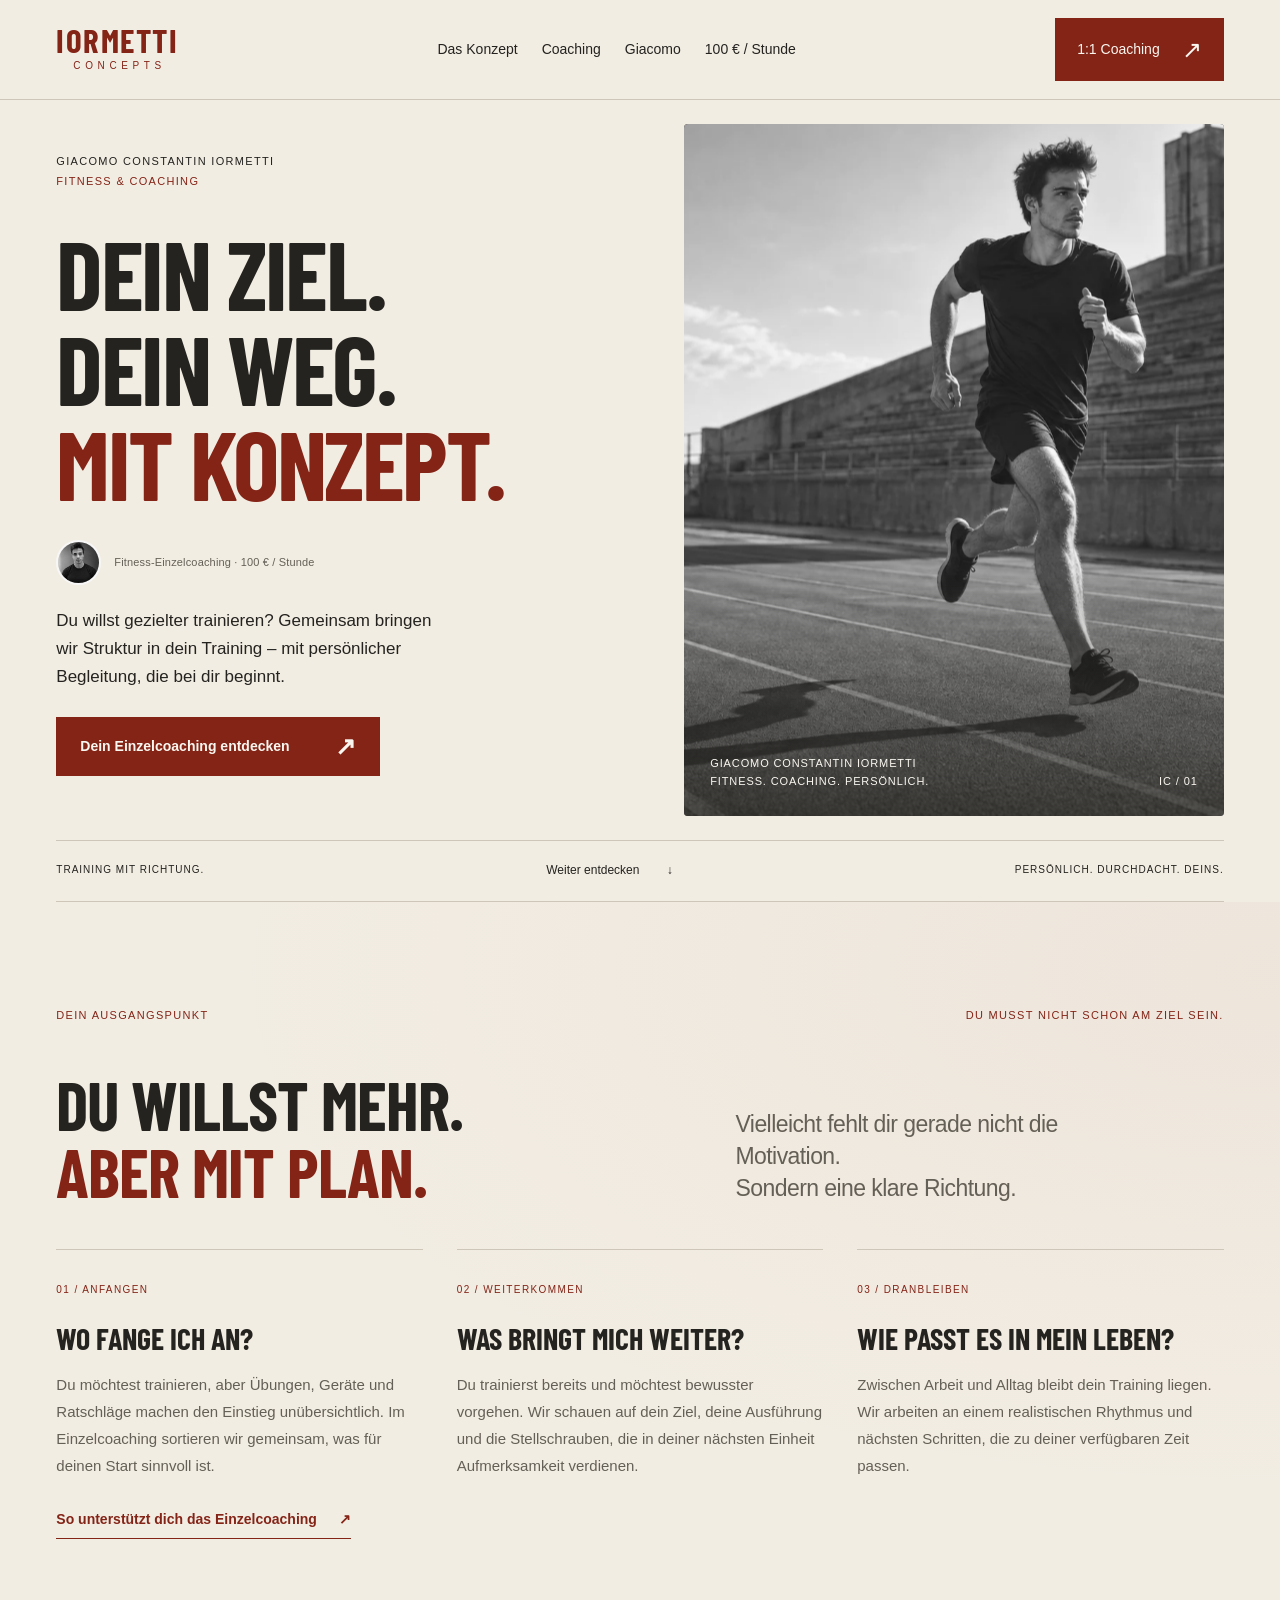
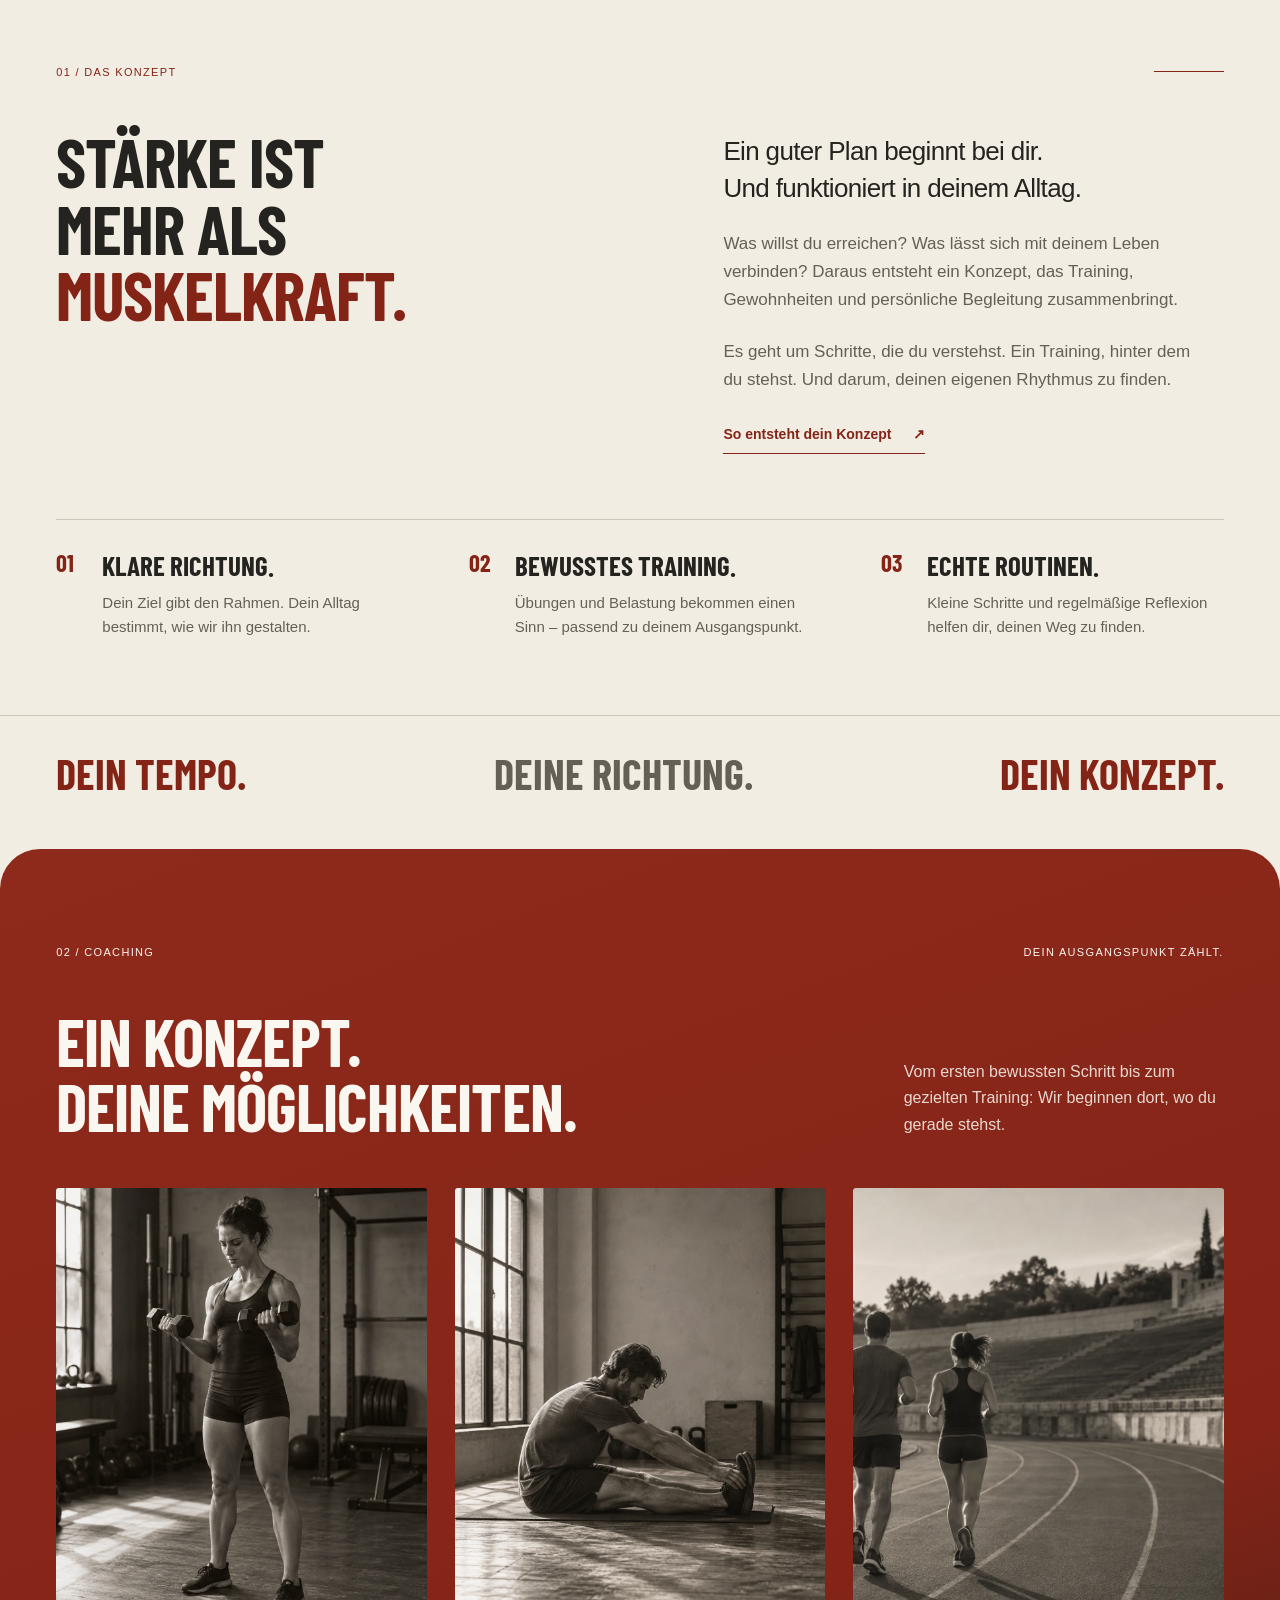
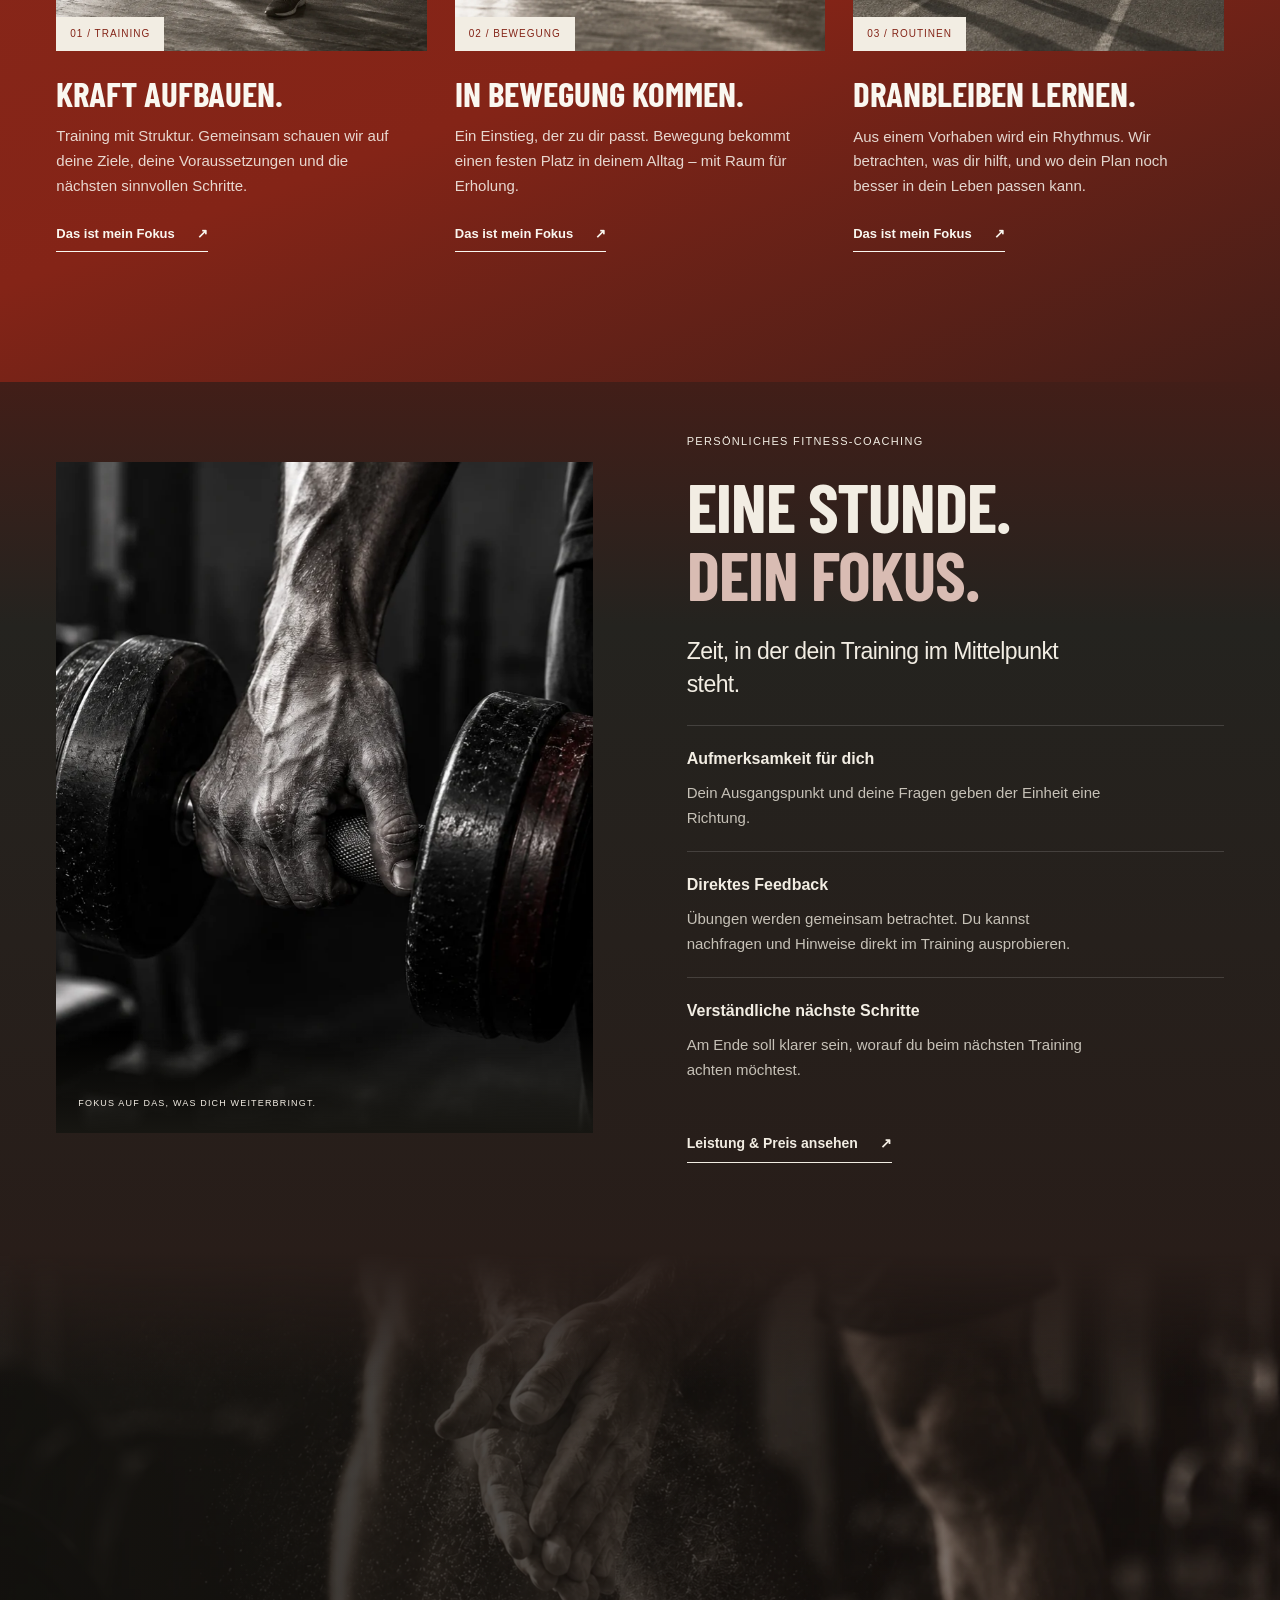
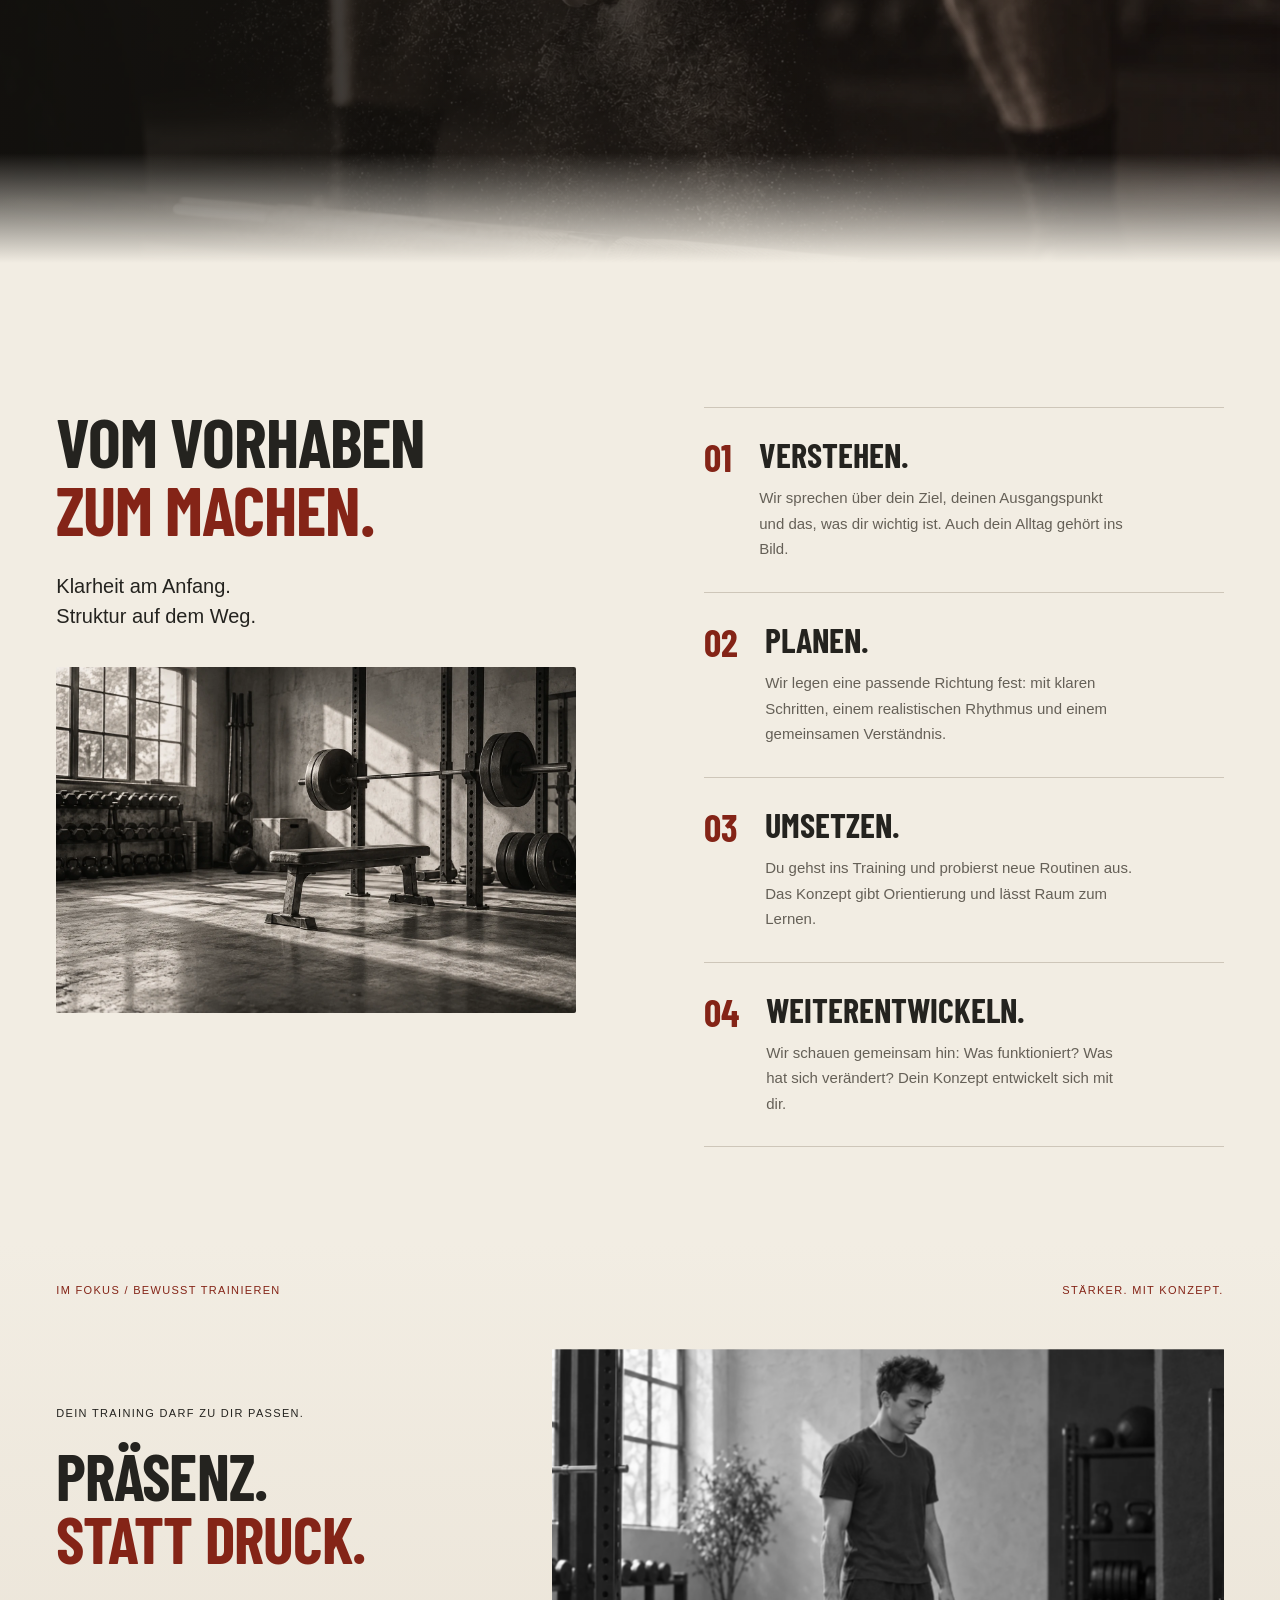
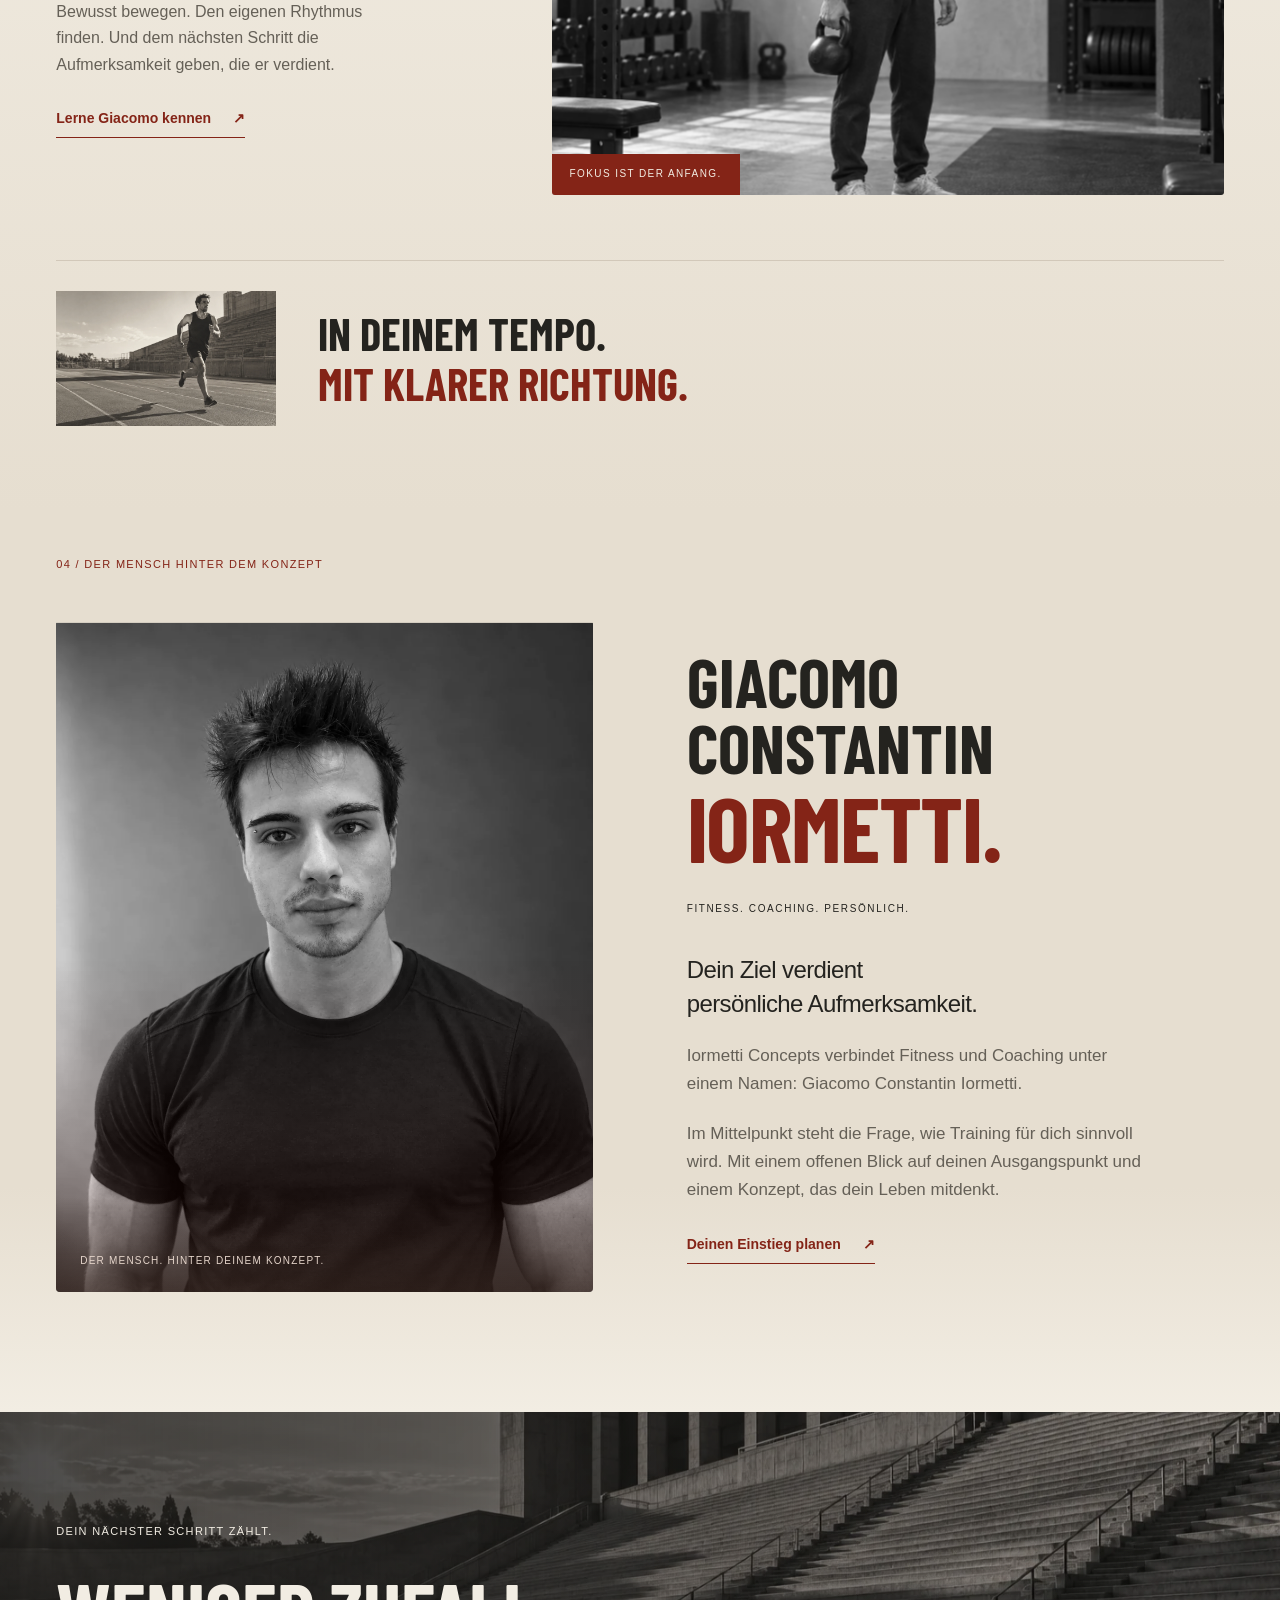
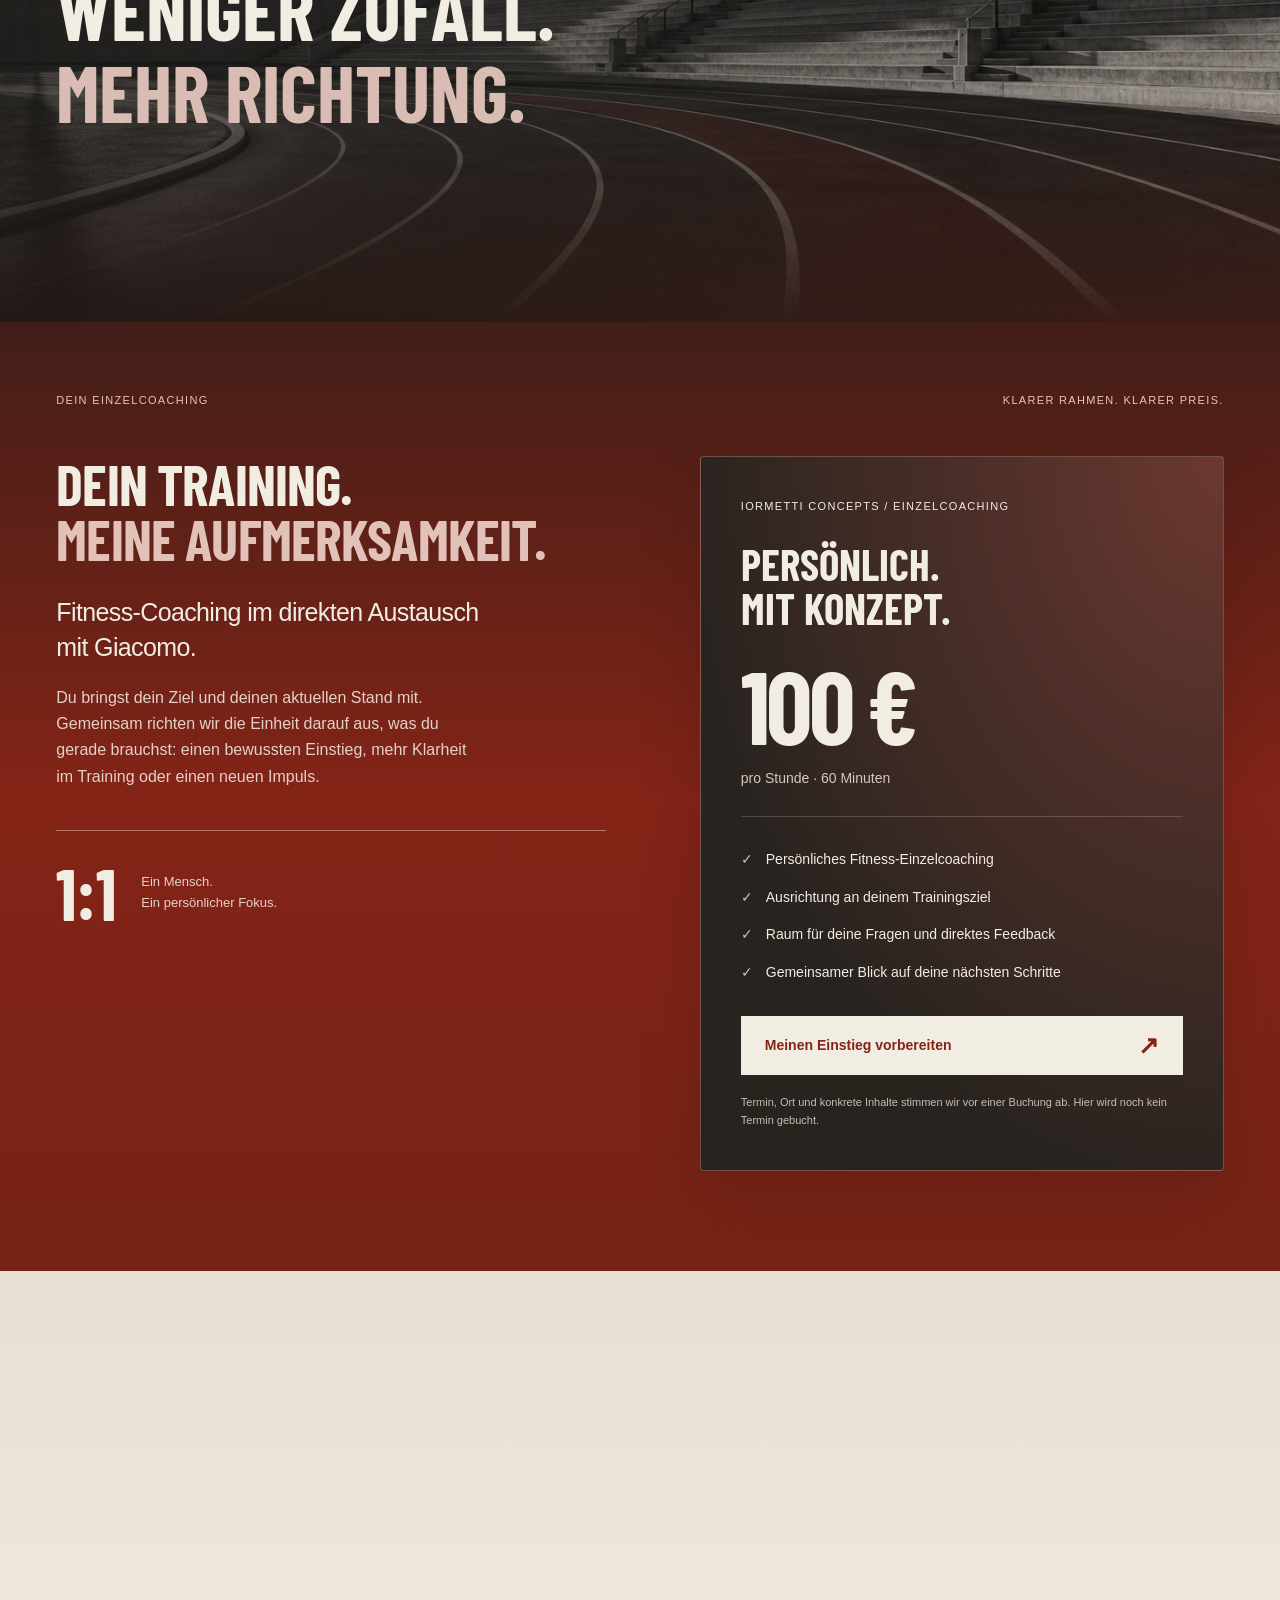
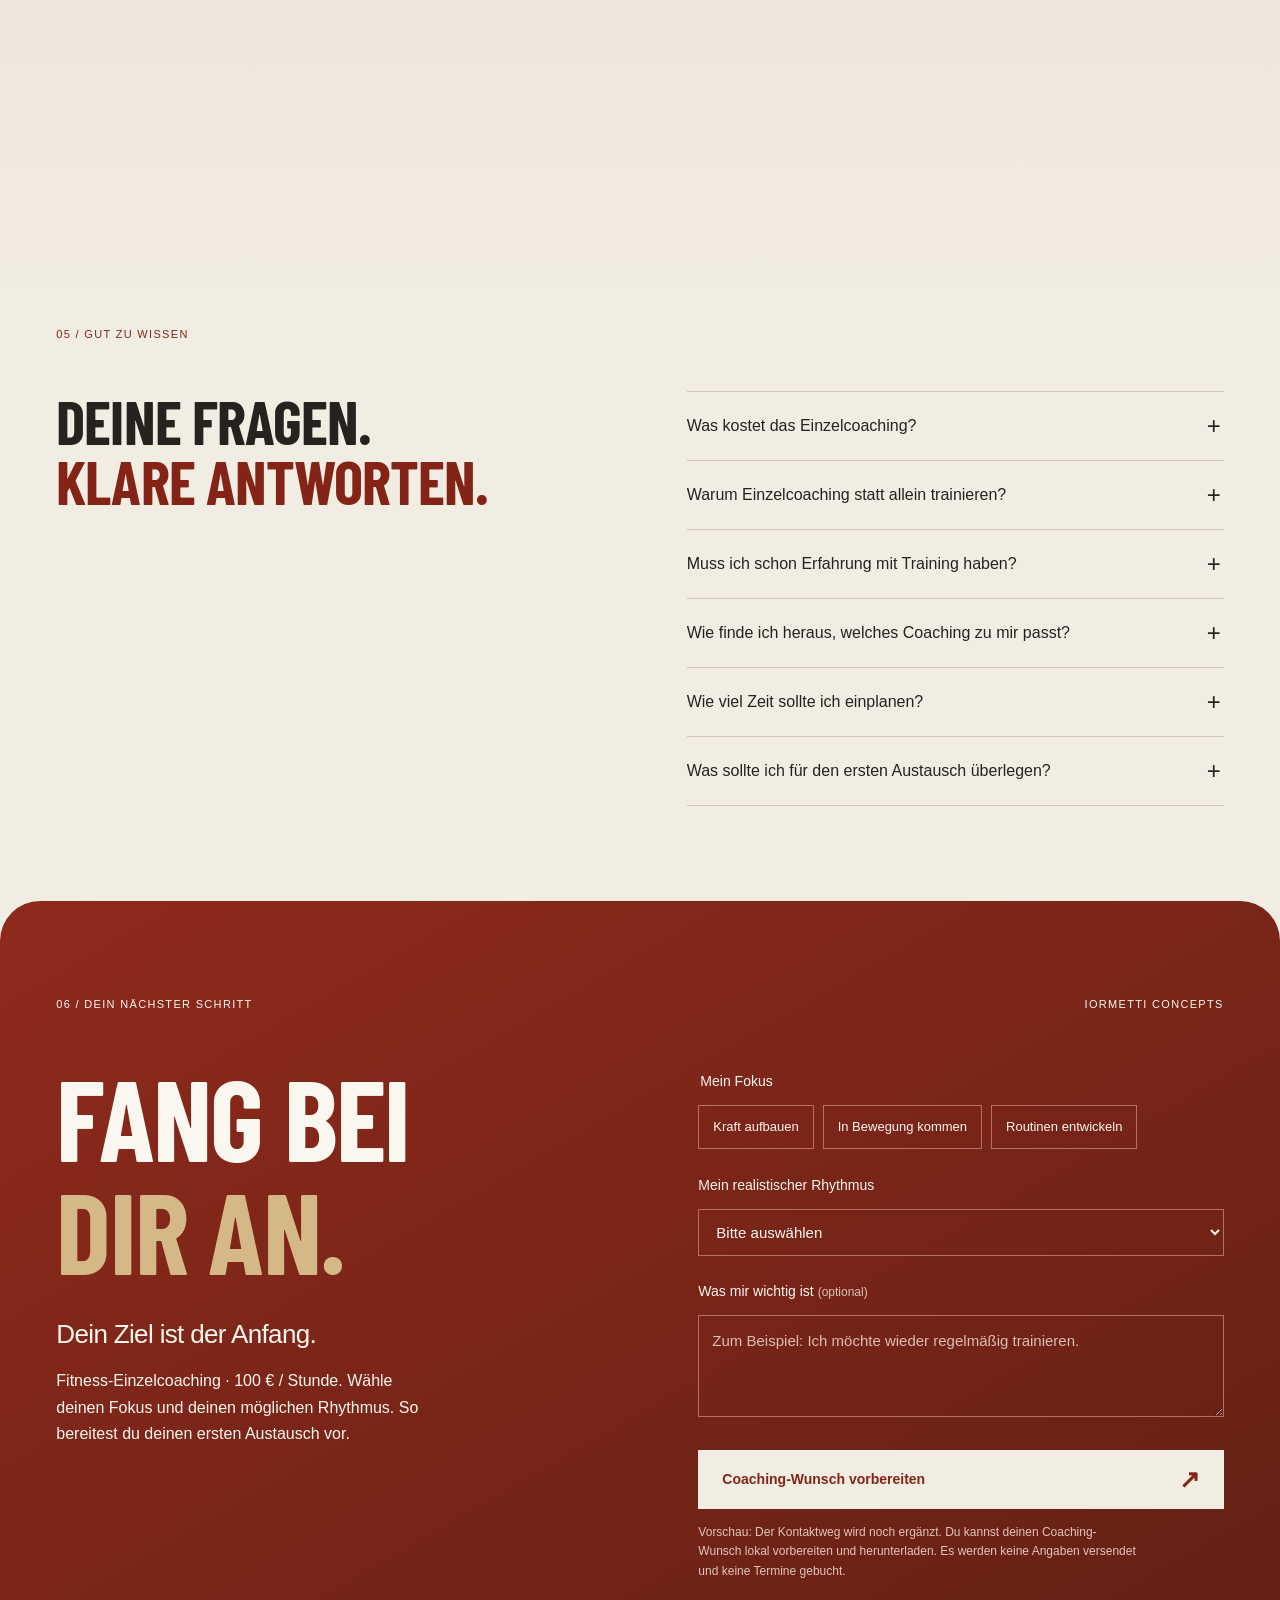
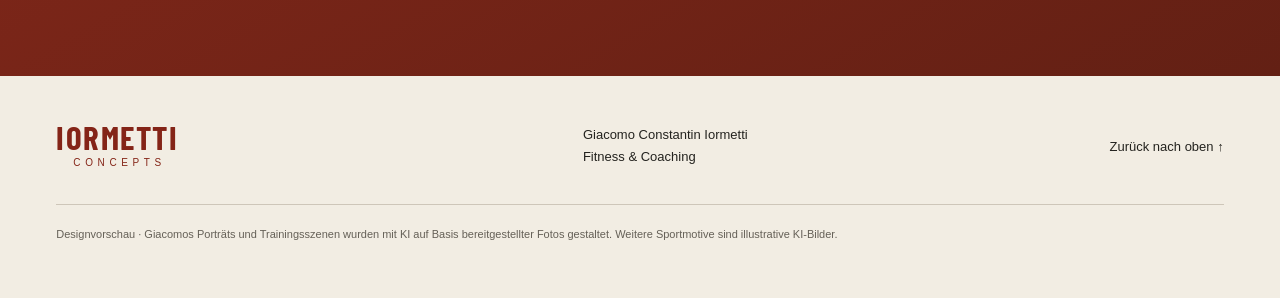
==== commit a30c5d0c: "Build 100-euro individual coaching funnel with monochrome runner campaign" ====
--- a/index.html
+++ b/index.html
@@ -2,20 +2,20 @@
 <html lang="de">
 <head>
   <meta charset="utf-8"><meta name="viewport" content="width=device-width,initial-scale=1">
-  <title>Iormetti Concepts · Fitness & Coaching</title>
-  <meta name="description" content="Iormetti Concepts von Giacomo Constantin Iormetti. Fitness und Coaching mit einem klaren Konzept für Training, Routinen und deinen Alltag.">
+  <title>Iormetti Concepts · Fitness-Einzelcoaching · 100 € / Stunde</title>
+  <meta name="description" content="Iormetti Concepts von Giacomo Constantin Iormetti. Persönliches Fitness-Einzelcoaching für 100 € pro Stunde. Dein Ziel, individuelle Begleitung und ein Training, das in deinen Alltag passt.">
   <meta name="robots" content="noindex,nofollow"><meta name="theme-color" content="#842417">
-  <link rel="icon" href="assets/favicon.svg" type="image/svg+xml"><link rel="stylesheet" href="styles.css?v=2">
+  <link rel="icon" href="assets/favicon.svg" type="image/svg+xml"><link rel="stylesheet" href="styles.css?v=3">
   <link rel="preload" href="assets/BarlowCondensed-Bold.ttf" as="font" type="font/ttf" crossorigin>
-  <script src="app.js?v=2" defer></script>
+  <script src="app.js?v=3" defer></script>
 </head>
 <body>
 <div class="reading-progress" aria-hidden="true"></div>
 <a class="skip" href="#main">Zum Inhalt</a>
 <header class="header">
   <a class="brand" href="#start" aria-label="Iormetti Concepts – Start"><span class="brand-name">IORMETTI<span>CONCEPTS</span></span></a>
-  <nav class="desktop-nav" aria-label="Hauptnavigation"><a href="#konzept">Das Konzept</a><a href="#coaching">Coaching</a><a href="#giacomo">Giacomo</a></nav>
-  <a class="header-cta" href="#einstieg">Dein Einstieg <span aria-hidden="true">↗</span></a>
+  <nav class="desktop-nav" aria-label="Hauptnavigation"><a href="#konzept">Das Konzept</a><a href="#coaching">Coaching</a><a href="#giacomo">Giacomo</a><a href="#angebot">100 € / Stunde</a></nav>
+  <a class="header-cta" href="#angebot">1:1 Coaching <span aria-hidden="true">↗</span></a>
   <button class="menu-toggle" aria-expanded="false" aria-controls="mobile-nav"><span>Menü</span><span class="menu-icon" aria-hidden="true"></span></button>
   <nav id="mobile-nav" class="mobile-nav" aria-label="Mobile Navigation" hidden><a href="#konzept">Das Konzept</a><a href="#coaching">Coaching</a><a href="#ablauf">Dein Weg</a><a href="#giacomo">Giacomo</a><a href="#einstieg">Dein Einstieg ↗</a></nav>
 </header>
@@ -23,11 +23,12 @@
 <section class="hero" id="start" aria-labelledby="hero-title">
   <div class="hero-copy"><p class="eyebrow">Giacomo Constantin Iormetti <span>Fitness & Coaching</span></p>
     <h1 id="hero-title">DEIN ZIEL.<br>DEIN WEG.<br><span>MIT KONZEPT.</span></h1>
-    <div class="hero-bottom"><div class="coach-badge"><img src="assets/giacomo-coach.webp" alt="" width="56" height="56"><span>Dein Weg. Persönlich begleitet.</span></div><p>Stärker werden. Routinen entwickeln.<br>Ein Training, das in dein Leben passt.</p><a class="button" href="#coaching">Entdecke dein Coaching <span aria-hidden="true">↗</span></a></div>
+    <div class="hero-bottom"><div class="coach-badge"><img src="assets/portrait-v3.webp" alt="" width="56" height="56"><span>Fitness-Einzelcoaching · 100 € / Stunde</span></div><p>Du willst gezielter trainieren? Gemeinsam bringen wir Struktur in dein Training – mit persönlicher Begleitung, die bei dir beginnt.</p><a class="button" href="#angebot">Dein Einzelcoaching entdecken <span aria-hidden="true">↗</span></a></div>
   </div>
-  <figure class="hero-visual portrait-hero"><img src="assets/giacomo-portrait.webp" alt="Giacomo Constantin Iormetti – KI-gestaltetes Porträt auf Basis seiner Fotos" width="1122" height="1402" fetchpriority="high"><figcaption><span>GIACOMO CONSTANTIN IORMETTI<br>FITNESS. COACHING. PERSÖNLICH.</span><span class="figure-index">IC / 01</span></figcaption></figure>
+  <figure class="hero-visual portrait-hero runner-hero"><img src="assets/runner-v3.webp" alt="Giacomo als Läufer im Stadion – KI-gestaltete Szene auf Basis seiner Fotos" width="1536" height="1024" fetchpriority="high"><figcaption><span>GIACOMO CONSTANTIN IORMETTI<br>FITNESS. COACHING. PERSÖNLICH.</span><span class="figure-index">IC / 01</span></figcaption></figure>
   <div class="hero-foot"><span>TRAINING MIT RICHTUNG.</span><a href="#konzept">Weiter entdecken <span aria-hidden="true">↓</span></a><span>PERSÖNLICH. DURCHDACHT. DEINS.</span></div>
 </section>
+<section class="fit-section section" id="fuer-dich" aria-labelledby="fit-title"><div class="section-label"><span>DEIN AUSGANGSPUNKT</span><span>DU MUSST NICHT SCHON AM ZIEL SEIN.</span></div><div class="fit-intro"><h2 id="fit-title">DU WILLST MEHR.<br><em>ABER MIT PLAN.</em></h2><p class="lead">Vielleicht fehlt dir gerade nicht die Motivation.<br>Sondern eine klare Richtung.</p></div><div class="fit-cards"><article class="reveal"><span>01 / ANFANGEN</span><h3>WO FANGE ICH AN?</h3><p>Du möchtest trainieren, aber Übungen, Geräte und Ratschläge machen den Einstieg unübersichtlich. Im Einzelcoaching sortieren wir gemeinsam, was für deinen Start sinnvoll ist.</p></article><article class="reveal"><span>02 / WEITERKOMMEN</span><h3>WAS BRINGT MICH WEITER?</h3><p>Du trainierst bereits und möchtest bewusster vorgehen. Wir schauen auf dein Ziel, deine Ausführung und die Stellschrauben, die in deiner nächsten Einheit Aufmerksamkeit verdienen.</p></article><article class="reveal"><span>03 / DRANBLEIBEN</span><h3>WIE PASST ES IN MEIN LEBEN?</h3><p>Zwischen Arbeit und Alltag bleibt dein Training liegen. Wir arbeiten an einem realistischen Rhythmus und nächsten Schritten, die zu deiner verfügbaren Zeit passen.</p></article></div><a class="text-link" href="#angebot">So unterstützt dich das Einzelcoaching <span aria-hidden="true">↗</span></a></section>
 <section class="manifesto section" id="konzept" aria-labelledby="concept-title">
   <div class="section-label"><span>01 / DAS KONZEPT</span><span class="short-line"></span></div>
   <div class="manifesto-grid"><h2 id="concept-title">STÄRKE IST<br>MEHR ALS<br><em>MUSKELKRAFT.</em></h2><div class="manifesto-copy reveal"><p class="lead">Ein guter Plan beginnt bei dir.<br>Und funktioniert in deinem Alltag.</p><p>Was willst du erreichen? Was lässt sich mit deinem Leben verbinden? Daraus entsteht ein Konzept, das Training, Gewohnheiten und persönliche Begleitung zusammenbringt.</p><p>Es geht um Schritte, die du verstehst. Ein Training, hinter dem du stehst. Und darum, deinen eigenen Rhythmus zu finden.</p><a class="text-link" href="#ablauf">So entsteht dein Konzept <span aria-hidden="true">↗</span></a></div></div>
@@ -41,12 +42,17 @@
   <article class="service reveal"><figure><img src="assets/mobility.webp" width="1122" height="1402" loading="lazy" alt="Anonymer Athlet bei einer ruhigen Mobilitätsübung"><span>02 / BEWEGUNG</span></figure><div><h3>IN BEWEGUNG KOMMEN.</h3><p>Ein Einstieg, der zu dir passt. Bewegung bekommt einen festen Platz in deinem Alltag – mit Raum für Erholung.</p><a class="text-link" href="#einstieg" data-goal="In Bewegung kommen">Das ist mein Fokus <span aria-hidden="true">↗</span></a></div></article>
   <article class="service reveal"><figure><img src="assets/routine.webp" width="1536" height="1024" loading="lazy" alt="Zwei Erwachsene laufen gemeinsam auf einer Laufbahn"><span>03 / ROUTINEN</span></figure><div><h3>DRANBLEIBEN LERNEN.</h3><p>Aus einem Vorhaben wird ein Rhythmus. Wir betrachten, was dir hilft, und wo dein Plan noch besser in dein Leben passen kann.</p><a class="text-link" href="#einstieg" data-goal="Routinen entwickeln">Das ist mein Fokus <span aria-hidden="true">↗</span></a></div></article></div>
 </section>
+<section class="value-section section" aria-labelledby="value-title"><div class="value-photo"><img src="assets/strength-detail-v3.webp" width="1536" height="1024" loading="lazy" alt="Schwarz-Weiß-Detail einer Hand an einer Kurzhantel"><span>FOKUS AUF DAS, WAS DICH WEITERBRINGT.</span></div><div class="value-copy"><p class="eyebrow">PERSÖNLICHES FITNESS-COACHING</p><h2 id="value-title">EINE STUNDE.<br><em>DEIN FOKUS.</em></h2><p class="lead">Zeit, in der dein Training im Mittelpunkt steht.</p><dl class="value-list"><div><dt>Aufmerksamkeit für dich</dt><dd>Dein Ausgangspunkt und deine Fragen geben der Einheit eine Richtung.</dd></div><div><dt>Direktes Feedback</dt><dd>Übungen werden gemeinsam betrachtet. Du kannst nachfragen und Hinweise direkt im Training ausprobieren.</dd></div><div><dt>Verständliche nächste Schritte</dt><dd>Am Ende soll klarer sein, worauf du beim nächsten Training achten möchtest.</dd></div></dl><a class="text-link" href="#angebot">Leistung & Preis ansehen <span aria-hidden="true">↗</span></a></div></section>
 <section class="statement" aria-label="Unsere Haltung"><img src="assets/chalk.webp" width="1536" height="1024" loading="lazy" alt="Detailaufnahme von Händen mit Kreide vor dem Krafttraining"><div class="statement-content"><p class="eyebrow">IORMETTI CONCEPTS</p><p class="statement-title">NICHT JEDER TAG<br>IST GLEICH.<br><span>DEIN WARUM BLEIBT.</span></p><p>Ein Konzept darf sich anpassen.<br>Es soll schließlich zu dir passen.</p></div></section>
 <section class="process section" id="ablauf" aria-labelledby="process-title"><div class="section-label"><span>03 / DEIN WEG</span><span class="short-line"></span></div><div class="process-grid"><div><h2 id="process-title">VOM VORHABEN<br><em>ZUM MACHEN.</em></h2><p class="process-intro">Klarheit am Anfang.<br>Struktur auf dem Weg.</p><figure class="process-image"><img src="assets/studio.webp" width="1536" height="1024" loading="lazy" alt="Ruhiger Trainingsraum mit Bank und Gewichten im natürlichen Licht"></figure></div><ol class="steps"><li><span>01</span><div><h3>VERSTEHEN.</h3><p>Wir sprechen über dein Ziel, deinen Ausgangspunkt und das, was dir wichtig ist. Auch dein Alltag gehört ins Bild.</p></div></li><li><span>02</span><div><h3>PLANEN.</h3><p>Wir legen eine passende Richtung fest: mit klaren Schritten, einem realistischen Rhythmus und einem gemeinsamen Verständnis.</p></div></li><li><span>03</span><div><h3>UMSETZEN.</h3><p>Du gehst ins Training und probierst neue Routinen aus. Das Konzept gibt Orientierung und lässt Raum zum Lernen.</p></div></li><li><span>04</span><div><h3>WEITERENTWICKELN.</h3><p>Wir schauen gemeinsam hin: Was funktioniert? Was hat sich verändert? Dein Konzept entwickelt sich mit dir.</p></div></li></ol></div></section>
 <section class="training-story section" aria-labelledby="training-story-title"><div class="section-label"><span>IM FOKUS / BEWUSST TRAINIEREN</span><span>STÄRKER. MIT KONZEPT.</span></div><div class="training-story-grid"><div class="training-story-copy reveal"><p class="eyebrow">DEIN TRAINING DARF ZU DIR PASSEN.</p><h2 id="training-story-title">PRÄSENZ.<br><em>STATT DRUCK.</em></h2><p>Bewusst bewegen. Den eigenen Rhythmus finden. Und dem nächsten Schritt die Aufmerksamkeit geben, die er verdient.</p><a class="text-link" href="#giacomo">Lerne Giacomo kennen <span aria-hidden="true">↗</span></a></div><figure class="training-story-image reveal"><img src="assets/giacomo-training.webp" alt="Giacomo mit einer Kettlebell – KI-gestaltete Trainingsszene" width="1536" height="1024" loading="lazy"><figcaption>FOKUS IST DER ANFANG.</figcaption></figure></div><div class="athletic-strip"><figure><img src="assets/hero.webp" width="1536" height="1024" loading="lazy" alt="Illustrativer Läufer auf einer sonnigen Laufbahn"></figure><p>IN DEINEM TEMPO.<br><span>MIT KLARER RICHTUNG.</span></p></div></section>
-<section class="person section" id="giacomo" aria-labelledby="person-title"><div class="section-label"><span>04 / DER MENSCH HINTER DEM KONZEPT</span></div><div class="person-grid"><figure class="person-portrait reveal"><img src="assets/giacomo-coach.webp" alt="Giacomo im Trainingsumfeld – KI-gestaltetes Motiv auf Basis seiner Fotos" width="1122" height="1402" loading="lazy"><figcaption>DER MENSCH. HINTER DEINEM KONZEPT.</figcaption></figure><div class="person-editorial"><div class="person-name"><p>GIACOMO<br>CONSTANTIN</p><h2 id="person-title">IORMETTI.</h2><span>FITNESS. COACHING. PERSÖNLICH.</span></div><div class="person-copy"><p class="lead">Dein Ziel verdient<br>persönliche Aufmerksamkeit.</p><p>Iormetti Concepts verbindet Fitness und Coaching unter einem Namen: Giacomo Constantin Iormetti.</p><p>Im Mittelpunkt steht die Frage, wie Training für dich sinnvoll wird. Mit einem offenen Blick auf deinen Ausgangspunkt und einem Konzept, das dein Leben mitdenkt.</p><a class="text-link" href="#einstieg">Deinen Einstieg planen <span aria-hidden="true">↗</span></a></div></div></div></section>
-<section class="faq section" aria-labelledby="faq-title"><div class="section-label"><span>05 / GUT ZU WISSEN</span></div><div class="faq-grid"><h2 id="faq-title">DEINE FRAGEN.<br><em>KLARE ANTWORTEN.</em></h2><div class="questions"><details><summary>Muss ich schon Erfahrung mit Training haben?</summary><p>Dein bisheriges Training ist ein Ausgangspunkt für das Gespräch. Sag einfach, wo du stehst und was du dir wünschst. Daraus lässt sich klären, welche Begleitung zu dir passt.</p></details><details><summary>Wie finde ich heraus, welches Coaching zu mir passt?</summary><p>Beginne mit deinem Ziel: mehr Kraft, mehr Bewegung oder verlässlichere Routinen. Im persönlichen Austausch werden daraus konkrete nächste Schritte.</p></details><details><summary>Wie viel Zeit sollte ich einplanen?</summary><p>Das hängt von deinem Ziel und deinem Alltag ab. Dein verfügbarer Zeitrahmen gehört deshalb von Anfang an zur Planung.</p></details><details><summary>Was sollte ich für den ersten Austausch überlegen?</summary><p>Was möchtest du verändern? Wie sieht dein Training aktuell aus? Welcher Rhythmus wäre realistisch? Drei ehrliche Antworten reichen als guter Gesprächseinstieg.</p></details></div></div></section>
-<section class="entry section" id="einstieg" aria-labelledby="entry-title"><div class="section-label"><span>06 / DEIN NÄCHSTER SCHRITT</span><span>IORMETTI CONCEPTS</span></div><div class="entry-grid"><div><h2 id="entry-title">FANG BEI<br><em>DIR AN.</em></h2><p class="lead">Was möchtest du verändern?</p><p>Halte deinen Fokus und deinen Zeitrahmen fest. Daraus entsteht deine persönliche Gesprächsnotiz.</p></div><form id="entry-form"><fieldset><legend>Mein Fokus</legend><div class="goal-options"><label><input type="radio" name="goal" value="Kraft aufbauen" required><span>Kraft aufbauen</span></label><label><input type="radio" name="goal" value="In Bewegung kommen"><span>In Bewegung kommen</span></label><label><input type="radio" name="goal" value="Routinen entwickeln"><span>Routinen entwickeln</span></label></div></fieldset><label class="field-label" for="rhythm">Mein realistischer Rhythmus</label><select id="rhythm" name="rhythm" required><option value="">Bitte auswählen</option><option>Einmal pro Woche</option><option>Zweimal pro Woche</option><option>Dreimal pro Woche oder öfter</option><option>Das möchte ich gemeinsam herausfinden</option></select><label class="field-label" for="note">Was mir wichtig ist <span>(optional)</span></label><textarea id="note" name="note" rows="3" maxlength="600" placeholder="Zum Beispiel: Ich möchte wieder regelmäßig trainieren."></textarea><button class="button light" type="submit" disabled>Gesprächsnotiz erstellen <span aria-hidden="true">↗</span></button><noscript><p>Für die lokale Gesprächsnotiz bitte JavaScript aktivieren. Das Formular ist ohne JavaScript gesperrt; es werden keine Angaben gesendet.</p></noscript><p class="form-note">Deine Angaben bleiben in diesem Browser. Hier wird nichts versendet und kein Termin gebucht.</p><div id="entry-result" class="entry-result" hidden tabindex="-1" role="status"><h3>DEIN ERSTER SCHRITT STEHT.</h3><p id="result-copy"></p><button class="text-link" id="download-note" type="button">Notiz herunterladen ↓</button></div></form></div></section>
+<section class="person section" id="giacomo" aria-labelledby="person-title"><div class="section-label"><span>04 / DER MENSCH HINTER DEM KONZEPT</span></div><div class="person-grid"><figure class="person-portrait reveal"><img src="assets/portrait-v3.webp" alt="Schwarz-Weiß-Porträt von Giacomo – KI-gestaltet auf Basis seiner Fotos" width="1122" height="1402" loading="lazy"><figcaption>DER MENSCH. HINTER DEINEM KONZEPT.</figcaption></figure><div class="person-editorial"><div class="person-name"><p>GIACOMO<br>CONSTANTIN</p><h2 id="person-title">IORMETTI.</h2><span>FITNESS. COACHING. PERSÖNLICH.</span></div><div class="person-copy"><p class="lead">Dein Ziel verdient<br>persönliche Aufmerksamkeit.</p><p>Iormetti Concepts verbindet Fitness und Coaching unter einem Namen: Giacomo Constantin Iormetti.</p><p>Im Mittelpunkt steht die Frage, wie Training für dich sinnvoll wird. Mit einem offenen Blick auf deinen Ausgangspunkt und einem Konzept, das dein Leben mitdenkt.</p><a class="text-link" href="#einstieg">Deinen Einstieg planen <span aria-hidden="true">↗</span></a></div></div></div></section>
+<section class="track-interlude" aria-label="Deine Richtung"><img src="assets/track-v3.webp" width="1536" height="1024" loading="lazy" alt="Stadion mit geschwungener Laufbahn und dezent roter Spur"><div class="track-copy reveal"><p class="eyebrow">DEIN NÄCHSTER SCHRITT ZÄHLT.</p><p>WENIGER ZUFALL.<br><span>MEHR RICHTUNG.</span></p></div></section>
+<section class="offer-section section" id="angebot" aria-labelledby="offer-title"><div class="section-label"><span>DEIN EINZELCOACHING</span><span>KLARER RAHMEN. KLARER PREIS.</span></div><div class="offer-grid"><div class="offer-intro"><h2 id="offer-title">DEIN TRAINING.<br><em>MEINE AUFMERKSAMKEIT.</em></h2><p class="lead">Fitness-Coaching im direkten Austausch mit Giacomo.</p><p>Du bringst dein Ziel und deinen aktuellen Stand mit. Gemeinsam richten wir die Einheit darauf aus, was du gerade brauchst: einen bewussten Einstieg, mehr Klarheit im Training oder einen neuen Impuls.</p><div class="offer-note"><span>1:1</span><p>Ein Mensch.<br>Ein persönlicher Fokus.</p></div></div><article class="price-card reveal" aria-label="Fitness-Einzelcoaching Preis"><p class="eyebrow">IORMETTI CONCEPTS / EINZELCOACHING</p><h3>PERSÖNLICH.<br>MIT KONZEPT.</h3><p class="price"><span>100 €</span><span>pro Stunde · 60 Minuten</span></p><ul><li>Persönliches Fitness-Einzelcoaching</li><li>Ausrichtung an deinem Trainingsziel</li><li>Raum für deine Fragen und direktes Feedback</li><li>Gemeinsamer Blick auf deine nächsten Schritte</li></ul><a class="button light" href="#einstieg">Meinen Einstieg vorbereiten <span aria-hidden="true">↗</span></a><p class="price-footnote">Termin, Ort und konkrete Inhalte stimmen wir vor einer Buchung ab. Hier wird noch kein Termin gebucht.</p></article></div></section>
+<section class="session-section section" aria-labelledby="session-title"><div class="session-header"><p class="eyebrow">SO KANN DEINE EINHEIT AUSSEHEN</p><h2 id="session-title">ANKOMMEN. TRAINIEREN.<br><em>KLARER WEITERGEHEN.</em></h2><p>Der genaue Ablauf richtet sich nach deinem Ziel und deinem aktuellen Stand.</p></div><div class="session-grid"><article class="reveal"><span>01</span><h3>FOKUS FINDEN</h3><p>Was ist heute wichtig? Wir klären, woran du arbeiten möchtest und wie du dich gerade fühlst.</p></article><article class="reveal"><span>02</span><h3>BEWUSST UMSETZEN</h3><p>Du trainierst mit persönlicher Begleitung. Rückfragen und Hinweise finden direkt in der Einheit Platz.</p></article><article class="reveal"><span>03</span><h3>WEITERDENKEN</h3><p>Wir reflektieren die Einheit und halten fest, welchen nächsten Schritt du für dein Training mitnimmst.</p></article></div></section>
+<section class="faq section" aria-labelledby="faq-title"><div class="section-label"><span>05 / GUT ZU WISSEN</span></div><div class="faq-grid"><h2 id="faq-title">DEINE FRAGEN.<br><em>KLARE ANTWORTEN.</em></h2><div class="questions"><details><summary>Was kostet das Einzelcoaching?</summary><p>Das Fitness-Einzelcoaching kostet 100 € pro Stunde (60 Minuten). Termin, Ort und konkrete Inhalte werden vor einer Buchung abgestimmt.</p></details><details><summary>Warum Einzelcoaching statt allein trainieren?</summary><p>Im Einzelcoaching hast du Raum für deine Fragen und bekommst persönliche Rückmeldung. Das kann dir helfen, dein Training bewusster zu gestalten und deine nächsten Schritte klarer einzuordnen.</p></details><details><summary>Muss ich schon Erfahrung mit Training haben?</summary><p>Dein bisheriges Training ist ein Ausgangspunkt für das Gespräch. Sag einfach, wo du stehst und was du dir wünschst. Daraus lässt sich klären, welche Begleitung zu dir passt.</p></details><details><summary>Wie finde ich heraus, welches Coaching zu mir passt?</summary><p>Beginne mit deinem Ziel: mehr Kraft, mehr Bewegung oder verlässlichere Routinen. Im persönlichen Austausch werden daraus konkrete nächste Schritte.</p></details><details><summary>Wie viel Zeit sollte ich einplanen?</summary><p>Das hängt von deinem Ziel und deinem Alltag ab. Dein verfügbarer Zeitrahmen gehört deshalb von Anfang an zur Planung.</p></details><details><summary>Was sollte ich für den ersten Austausch überlegen?</summary><p>Was möchtest du verändern? Wie sieht dein Training aktuell aus? Welcher Rhythmus wäre realistisch? Drei ehrliche Antworten reichen als guter Gesprächseinstieg.</p></details></div></div></section>
+<section class="entry section" id="einstieg" aria-labelledby="entry-title"><div class="section-label"><span>06 / DEIN NÄCHSTER SCHRITT</span><span>IORMETTI CONCEPTS</span></div><div class="entry-grid"><div><h2 id="entry-title">FANG BEI<br><em>DIR AN.</em></h2><p class="lead">Dein Ziel ist der Anfang.</p><p>Fitness-Einzelcoaching · 100 € / Stunde. Wähle deinen Fokus und deinen möglichen Rhythmus. So bereitest du deinen ersten Austausch vor.</p></div><form id="entry-form"><fieldset><legend>Mein Fokus</legend><div class="goal-options"><label><input type="radio" name="goal" value="Kraft aufbauen" required><span>Kraft aufbauen</span></label><label><input type="radio" name="goal" value="In Bewegung kommen"><span>In Bewegung kommen</span></label><label><input type="radio" name="goal" value="Routinen entwickeln"><span>Routinen entwickeln</span></label></div></fieldset><label class="field-label" for="rhythm">Mein realistischer Rhythmus</label><select id="rhythm" name="rhythm" required><option value="">Bitte auswählen</option><option>Einmal pro Woche</option><option>Zweimal pro Woche</option><option>Dreimal pro Woche oder öfter</option><option>Das möchte ich gemeinsam herausfinden</option></select><label class="field-label" for="note">Was mir wichtig ist <span>(optional)</span></label><textarea id="note" name="note" rows="3" maxlength="600" placeholder="Zum Beispiel: Ich möchte wieder regelmäßig trainieren."></textarea><button class="button light" type="submit" disabled>Coaching-Wunsch vorbereiten <span aria-hidden="true">↗</span></button><noscript><p>Für die lokale Gesprächsnotiz bitte JavaScript aktivieren. Das Formular ist ohne JavaScript gesperrt; es werden keine Angaben gesendet.</p></noscript><p class="form-note">Vorschau: Der Kontaktweg wird noch ergänzt. Du kannst deinen Coaching-Wunsch lokal vorbereiten und herunterladen. Es werden keine Angaben versendet und keine Termine gebucht.</p><div id="entry-result" class="entry-result" hidden tabindex="-1" role="status"><h3>DEIN COACHING-WUNSCH STEHT.</h3><p id="result-copy"></p><button class="text-link" id="download-note" type="button">Notiz herunterladen ↓</button></div></form></div></section>
 </main>
+<aside class="coaching-dock" aria-label="Einzelcoaching Schnellzugriff"><div><strong>1:1 FITNESS-COACHING</strong><span>100 € / Stunde</span></div><a href="#angebot">Coaching ansehen <span aria-hidden="true">↗</span></a></aside>
 <footer class="footer"><a class="brand" href="#start"><span class="brand-name">IORMETTI<span>CONCEPTS</span></span></a><p>Giacomo Constantin Iormetti<br>Fitness & Coaching</p><a href="#start" class="top-link">Zurück nach oben ↑</a><small>Designvorschau · Giacomos Porträts und Trainingsszenen wurden mit KI auf Basis bereitgestellter Fotos gestaltet. Weitere Sportmotive sind illustrative KI-Bilder.</small></footer>
 </body></html>
--- a/styles.css
+++ b/styles.css
@@ -50,3 +50,28 @@
 @media(max-width:1100px){.hero-visual.portrait-hero{min-height:590px;border-radius:130px 130px 0 0}.hero h1{font-size:7.8vw}.person-grid{gap:6%}.person-name>p{font-size:5.5vw}.person-name h2{font-size:7vw}.person-copy .lead{font-size:21px}}
 @media(max-width:760px){.hero{padding-top:0}.hero-copy{padding-top:25px;padding-bottom:25px}.hero h1{font-size:clamp(58px,13.2vw,96px);margin:26px 0}.coach-badge{margin-bottom:18px}.hero-visual.portrait-hero{min-height:0;aspect-ratio:4/5;max-height:none;border-radius:120px 120px 0 0}.portrait-hero img{object-position:50% 15%}.hero-foot{margin-top:18px}.manifesto{padding-top:65px;padding-bottom:45px}.chapter-ribbon{padding:25px var(--gutter) 38px;gap:14px;font-size:clamp(16px,4.6vw,28px)}.coaching,.entry{border-radius:26px 26px 0 0}.coaching{padding-bottom:85px}.statement-content{padding-top:85px;padding-bottom:100px}.training-story{padding-top:15px;padding-bottom:55px}.training-story-grid{display:flex;flex-direction:column;gap:30px;align-items:stretch}.training-story-copy h2{font-size:clamp(48px,12vw,80px)}.training-story-copy>p:not(.eyebrow){max-width:none}.training-story-image{aspect-ratio:6/5}.training-story-image img{object-position:50% center}.athletic-strip{grid-template-columns:95px 1fr;gap:18px;margin-top:36px;padding-top:25px}.athletic-strip figure{height:110px}.athletic-strip p{font-size:clamp(22px,5.6vw,36px)}.person{padding-top:25px;padding-bottom:75px}.person-grid{display:flex;flex-direction:column;gap:34px;align-items:stretch}.person-portrait{aspect-ratio:4/5;border-radius:120px 120px 3px 3px}.person-name>p{font-size:clamp(55px,14vw,96px)}.person-name h2{font-size:clamp(74px,18vw,128px)}.person-copy{margin-top:25px}.person-copy .lead{font-size:24px}.faq{padding-top:20px}.steps li.in-view{padding-left:8px}.entry h2{font-size:clamp(82px,21vw,140px)}.motion .reveal{transform:translateY(18px);transition-delay:0s!important}}
 @media(prefers-reduced-motion:reduce){.reading-progress{display:none}.portrait-hero img,.person-portrait img,.training-story-image img,.statement>img{transform:none!important}.motion .reveal{opacity:1;transform:none}.steps li.in-view{padding-left:0}.header{backdrop-filter:none}}
+
+/* Edition 3: clear offer, restrained monochrome art direction. */
+:root{--gold:#c3afa1}
+.runner-hero.portrait-hero{border-radius:4px;min-height:690px;background:#292723}
+.runner-hero img{object-position:64% center;filter:grayscale(1);transform:translate3d(0,var(--parallax-y,0px),0) scale(1.045)}
+.hero-bottom>p{max-width:380px}.coach-badge{font-size:11px}.coach-badge img{filter:grayscale(1)}
+.person-portrait{border-radius:4px}.person-portrait img,.training-story-image img{filter:grayscale(1)}
+.person-portrait img{object-position:50% 25%}.person-portrait:after{content:'';position:absolute;inset:50% 0 0;background:linear-gradient(transparent,#84241722);pointer-events:none}
+.desktop-nav{gap:24px}.desktop-nav a{white-space:nowrap}.header-cta{gap:22px}
+.fit-section{padding-top:105px;padding-bottom:65px;background:radial-gradient(ellipse at 100% 10%,#8424170a,transparent 60%)}
+.fit-intro{display:grid;grid-template-columns:1.2fr 1fr;align-items:end;gap:8%;margin-bottom:45px}.fit-intro .lead{font-size:23px;max-width:400px;color:var(--muted)}
+.fit-cards{display:grid;grid-template-columns:repeat(3,1fr);gap:34px}.fit-cards article{border-top:1px solid var(--line);padding-top:24px}.fit-cards article>span{font-size:10px;color:var(--red);letter-spacing:.14em}.fit-cards h3{font-size:30px;line-height:1.08;margin:20px 0 16px}.fit-cards p{font-size:15px;color:var(--muted);line-height:1.8}
+.manifesto{padding-top:60px}.value-section{display:grid;grid-template-columns:1fr 1fr;align-items:center;gap:8%;background:linear-gradient(#421e18,#24231f 28%,#281d19);color:var(--paper);padding-top:50px;padding-bottom:90px}
+.value-photo{position:relative;overflow:hidden;aspect-ratio:4/5}.value-photo img{object-position:47% center;transform:translate3d(0,var(--parallax-y,0px),0) scale(1.07)}.value-photo>span{position:absolute;bottom:0;left:0;right:0;padding:65px 22px 22px;background:linear-gradient(transparent,#171612);font-size:9px;letter-spacing:.13em}
+.value-copy h2{font-size:clamp(44px,5.4vw,88px);margin:20px 0 28px}.value-copy h2 em{color:#d9bcb3}.value-copy .lead{font-size:23px;max-width:380px}.value-list{margin:25px 0 0}.value-list>div{padding:20px 0;border-top:1px solid #ffffff24}.value-list dt{font-size:16px;font-weight:700}.value-list dd{margin:9px 0 0;font-size:15px;color:#c6c1b7;max-width:420px}.value-copy .text-link{color:var(--paper)}
+.statement:before{background:linear-gradient(#281d19,transparent 22%,transparent 82%,var(--paper))}
+.track-interlude{position:relative;isolation:isolate;min-height:510px;max-width:1920px;margin:auto;overflow:hidden;background:#24231f}.track-interlude>img{position:absolute;inset:0;transform:translate3d(0,var(--parallax-y,0px),0) scale(1.08)}.track-interlude:after{content:'';position:absolute;inset:0;background:linear-gradient(90deg,#191816c9,#19181630),linear-gradient(0deg,#421e18,transparent 45%);z-index:0}.track-copy{position:relative;z-index:1;color:var(--paper);padding:110px var(--gutter)}.track-copy>p:last-child{font:700 clamp(48px,6.2vw,100px)/1.03 var(--display);margin-top:28px}.track-copy>p:last-child span{color:#d9bcb3}
+.offer-section{background:linear-gradient(#421e18,#842417 50%,#762316);color:var(--paper);padding-top:70px;padding-bottom:100px}.offer-section .section-label{color:#e5c4bb}.offer-grid{display:grid;grid-template-columns:1.05fr 1fr;gap:8%;align-items:start}.offer-intro h2{font-size:clamp(43px,4.4vw,74px)}.offer-intro h2 em{color:#e2c2b8}.offer-intro .lead{font-size:25px;margin:28px 0 20px;max-width:450px}.offer-intro>p:not(.lead){font-size:16px;max-width:430px;color:#e4d1c8}.offer-note{display:flex;align-items:center;gap:25px;margin-top:40px;padding-top:25px;border-top:1px solid #b77669}.offer-note>span{font:700 72px/1 var(--display)}.offer-note>p{font-size:13px;color:#e4d1c8}
+.price-card{padding:40px;background:radial-gradient(ellipse at top right,#6b3830,#27231f 75%);border:1px solid #bc877777;box-shadow:0 22px 60px #30150e35;border-radius:4px}.price-card h3{font-size:43px;line-height:1.03;margin-top:25px}.price{margin:22px 0 26px}.price>span:first-child{display:block;font:700 clamp(86px,8vw,130px)/1 var(--display);letter-spacing:-.035em}.price>span:last-child{display:block;font-size:14px;color:#d6c8bd;margin-top:12px}.price-card ul{list-style:none;padding:24px 0;margin:0;border-top:1px solid #d3b9aa40}.price-card li{font-size:14px;line-height:1.55;position:relative;padding:8px 0 8px 25px}.price-card li:before{content:'✓';position:absolute;left:0;color:#d8beb0}.price-card .button{gap:15px}.price-footnote{font-size:11px;line-height:1.7;color:#cbbcb1;margin-top:18px}
+.session-section{background:linear-gradient(#e8dfd3,var(--paper));padding-top:85px}.session-header{max-width:800px}.session-header h2{font-size:clamp(40px,4.5vw,75px);margin:20px 0 25px}.session-header>p:last-child{font-size:16px;color:var(--muted)}.session-grid{display:grid;grid-template-columns:repeat(3,1fr);gap:35px;margin-top:45px}.session-grid article{border-top:1px solid var(--line);padding-top:22px}.session-grid article>span{font:700 43px/1 var(--display);color:var(--red)}.session-grid h3{font-size:30px;margin:23px 0 14px}.session-grid p{font-size:15px;color:var(--muted)}
+.coaching-dock{display:none}.js .coaching-dock{display:flex;position:fixed;bottom:20px;left:50%;transform:translate(-50%,140%);opacity:0;visibility:hidden;pointer-events:none;z-index:25;align-items:center;justify-content:space-between;gap:45px;max-width:calc(100% - 32px);width:510px;padding:14px 16px 14px 22px;background:#24231ff5;color:var(--paper);border:1px solid #ffffff26;border-radius:4px;box-shadow:0 8px 32px #24231f35;transition:transform .55s var(--ease-editorial),opacity .4s,visibility .4s}.js .coaching-dock.is-visible{transform:translate(-50%,0);opacity:1;visibility:visible;pointer-events:auto}.coaching-dock>div{display:grid;gap:3px}.coaching-dock strong{font-size:10px;letter-spacing:.08em}.coaching-dock>div>span{font-size:13px;color:#d9c9bb}.coaching-dock>a{background:var(--red);color:var(--paper);padding:12px 17px;font-size:13px;white-space:nowrap}.coaching-dock>a>span{margin-left:18px}.footer{padding-bottom:55px}
+@media(min-width:1101px){.offer-intro{position:sticky;top:135px}.fit-cards article:nth-child(2),.session-grid article:nth-child(2){transition-delay:80ms}.fit-cards article:nth-child(3),.session-grid article:nth-child(3){transition-delay:160ms}}
+@media(max-width:1100px){.desktop-nav{gap:16px;font-size:12px}.header{gap:18px}.header-cta{font-size:12px;padding:12px 15px}.runner-hero.portrait-hero{min-height:660px}.fit-intro .lead{font-size:20px}.price-card{padding:30px}.offer-grid{gap:5%}.offer-intro h2{font-size:4.6vw}.value-copy .lead{font-size:21px}}
+@media(max-width:760px){.runner-hero.portrait-hero{min-height:0;aspect-ratio:4/5;border-radius:3px}.runner-hero img{object-position:65% center}.hero-bottom>p{max-width:none}.fit-section{padding-top:60px;padding-bottom:35px}.fit-intro{display:block;margin-bottom:30px}.fit-intro .lead{margin-top:25px;font-size:21px}.fit-cards,.session-grid{display:block}.fit-cards article+article,.session-grid article+article{margin-top:30px}.fit-cards h3{font-size:32px;margin-top:17px}.fit-cards p,.session-grid p{font-size:16px}.manifesto{padding-top:40px}.value-section{display:flex;flex-direction:column;align-items:stretch;gap:35px;padding-top:20px;padding-bottom:55px}.value-photo{aspect-ratio:5/4}.value-copy h2{font-size:clamp(49px,12vw,78px)}.value-copy .lead{font-size:23px}.value-list dd{font-size:16px}.track-interlude{min-height:400px}.track-copy{padding:90px var(--gutter)}.track-copy>p:last-child{font-size:clamp(43px,10.5vw,75px)}.track-interlude>img{object-position:60% center}.offer-section{padding-top:55px;padding-bottom:60px}.offer-grid{display:block}.offer-intro h2{font-size:clamp(36px,8.3vw,61px)}.offer-intro .lead{font-size:24px}.offer-note{margin-top:27px;margin-bottom:32px}.price-card{padding:28px 22px}.price-card h3{font-size:40px}.price>span:first-child{font-size:112px}.price-card li{font-size:15px}.price-card .button{font-size:13px;padding:16px}.session-section{padding-top:60px}.session-header h2{font-size:clamp(36px,8.8vw,60px)}.session-grid{margin-top:34px}.session-grid h3{font-size:32px}.js .coaching-dock{bottom:max(12px,env(safe-area-inset-bottom));width:calc(100% - 24px);max-width:450px;padding:10px 12px;gap:12px}.coaching-dock strong{font-size:8px}.coaching-dock>div>span{font-size:12px}.coaching-dock>a{font-size:12px;padding:12px}.coaching-dock>a>span{margin-left:8px}.footer{padding-bottom:45px}}
+@media(prefers-reduced-motion:reduce){.runner-hero img,.value-photo img,.track-interlude>img{transform:none!important}.js .coaching-dock{transition:none}.fit-cards article,.session-grid article{transition:none!important}}
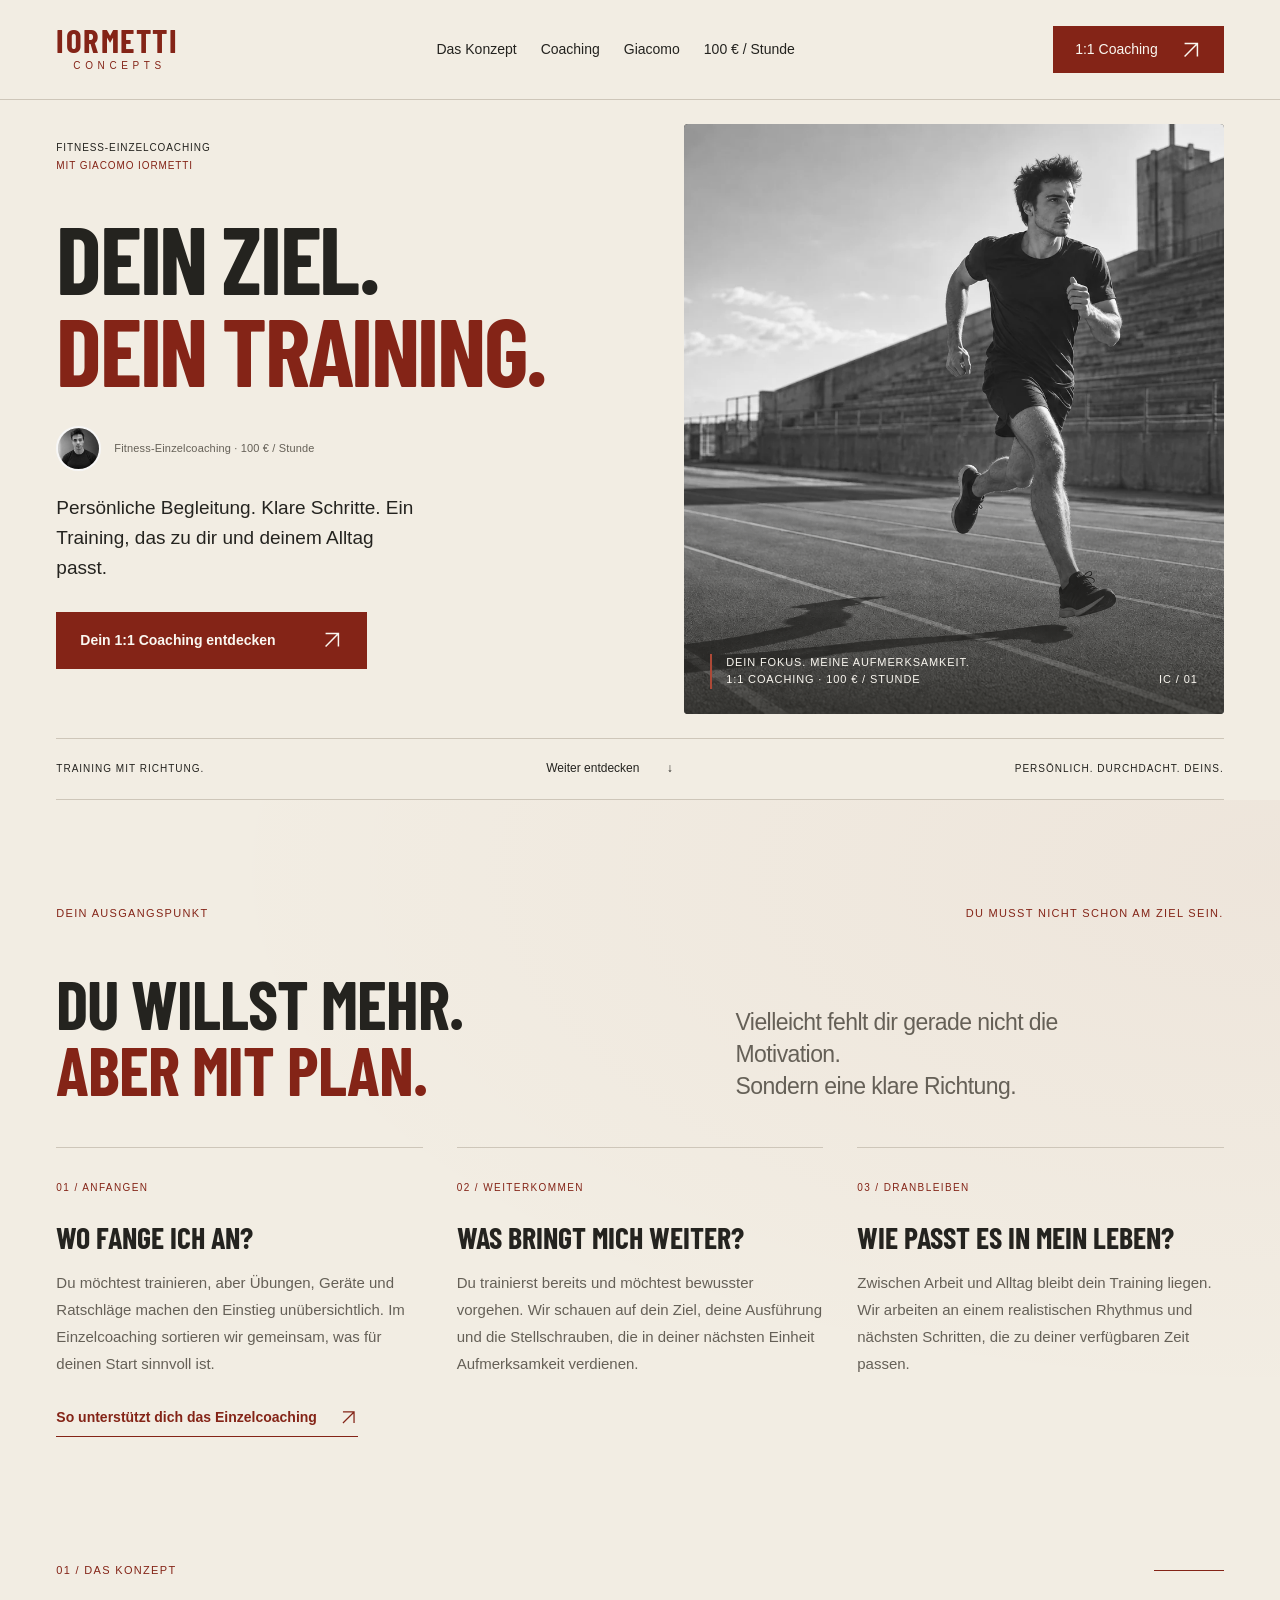
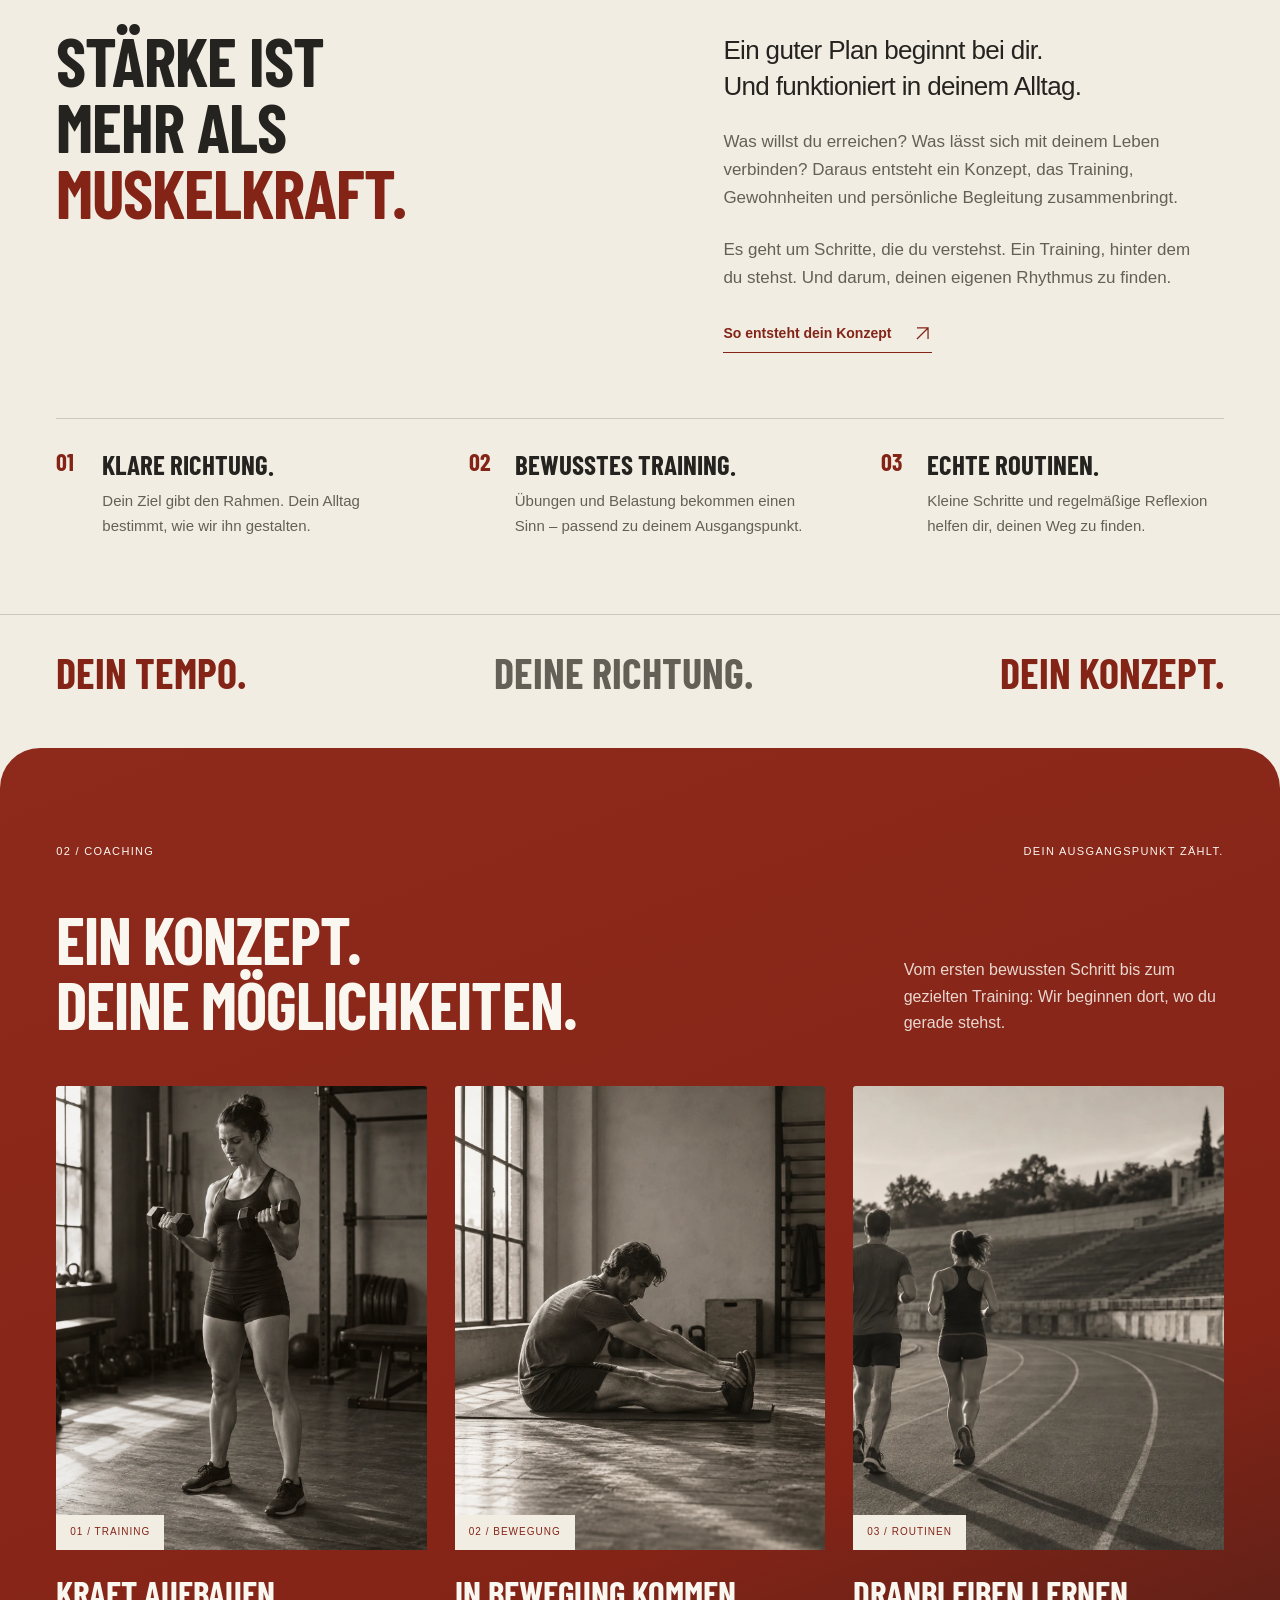
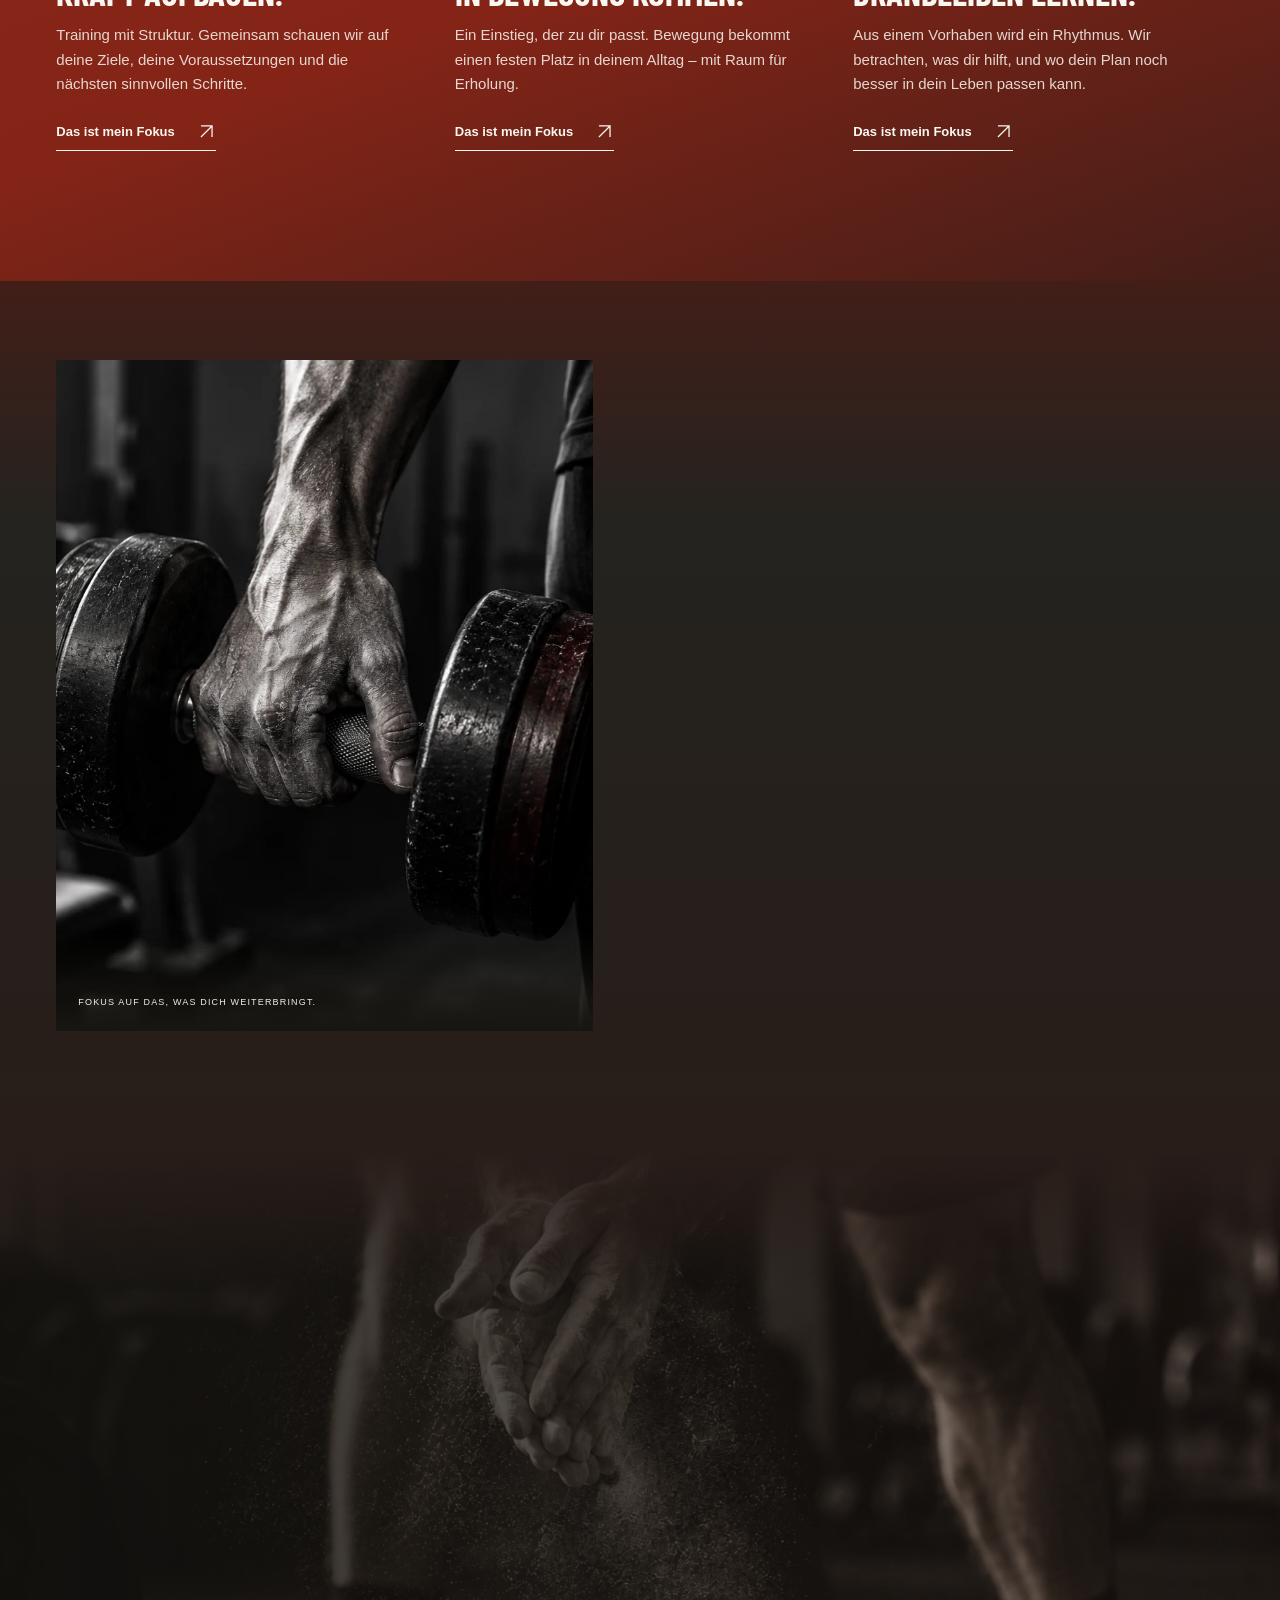
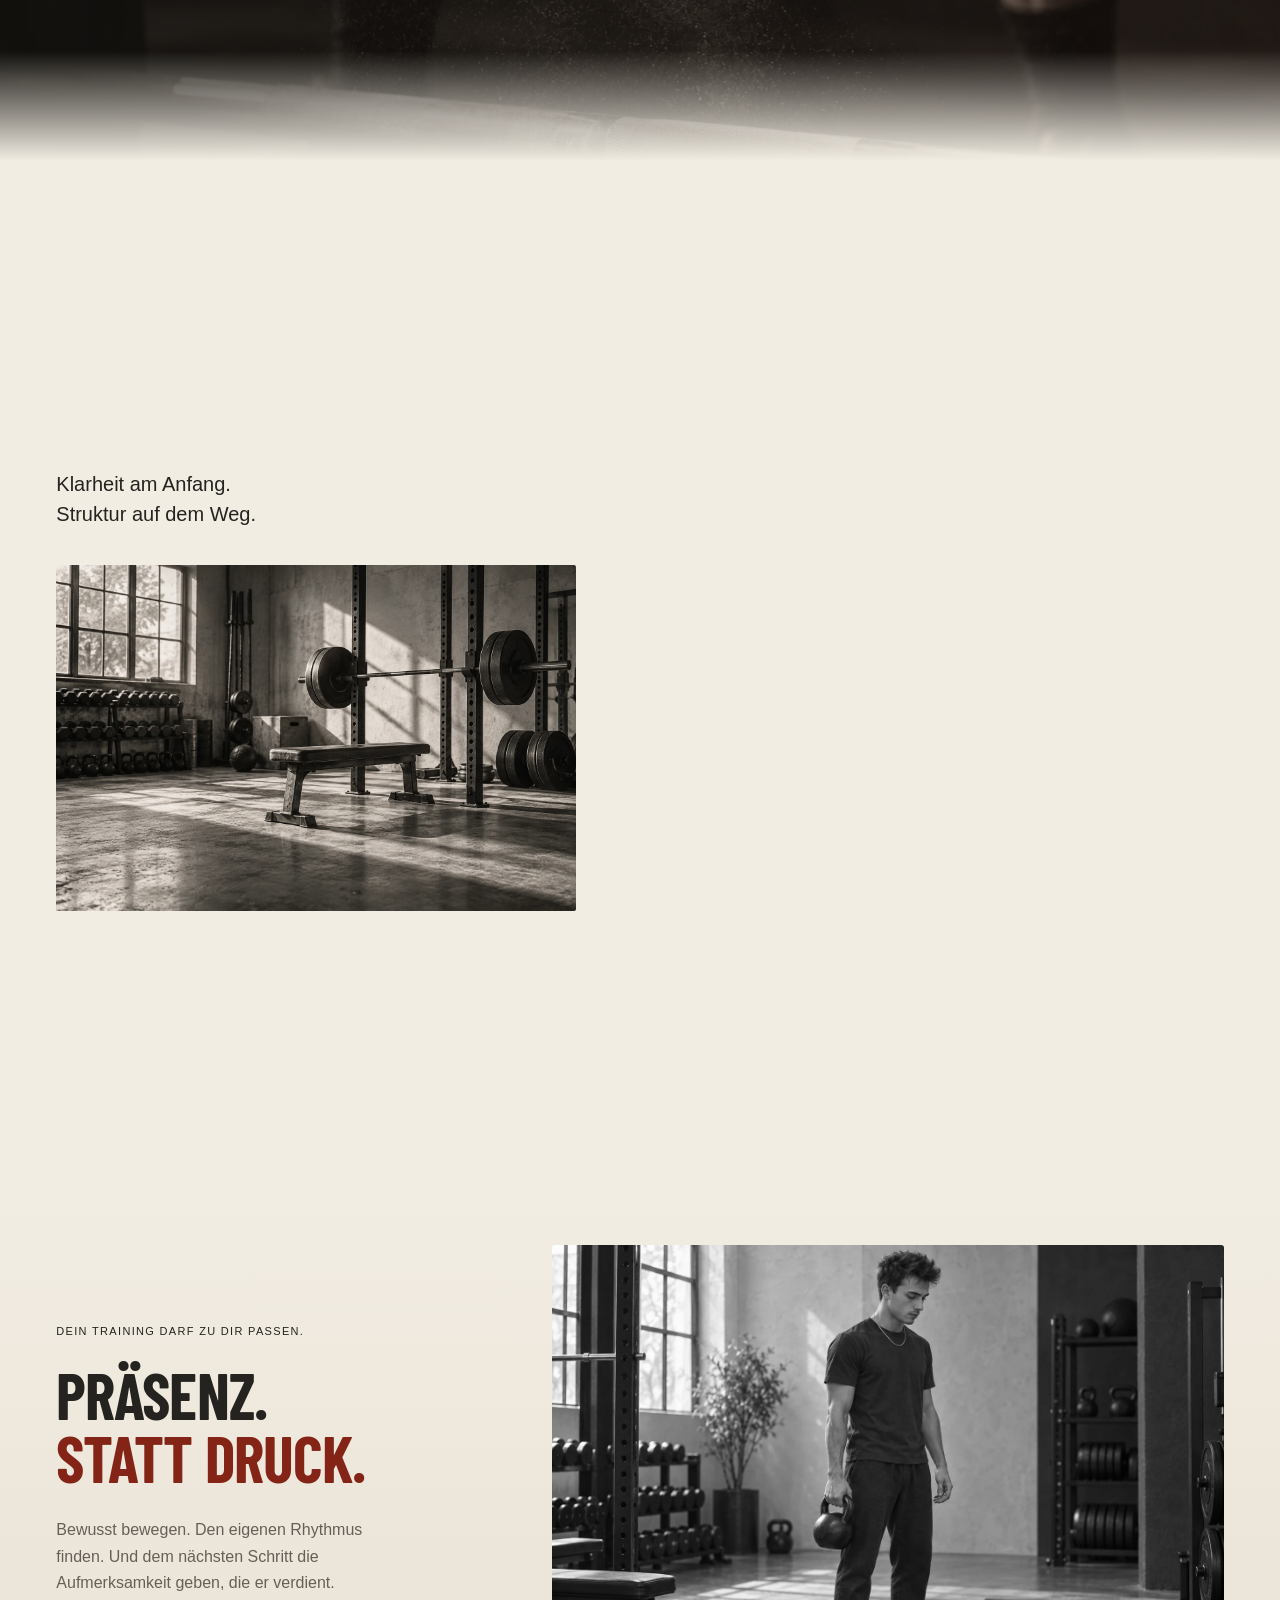
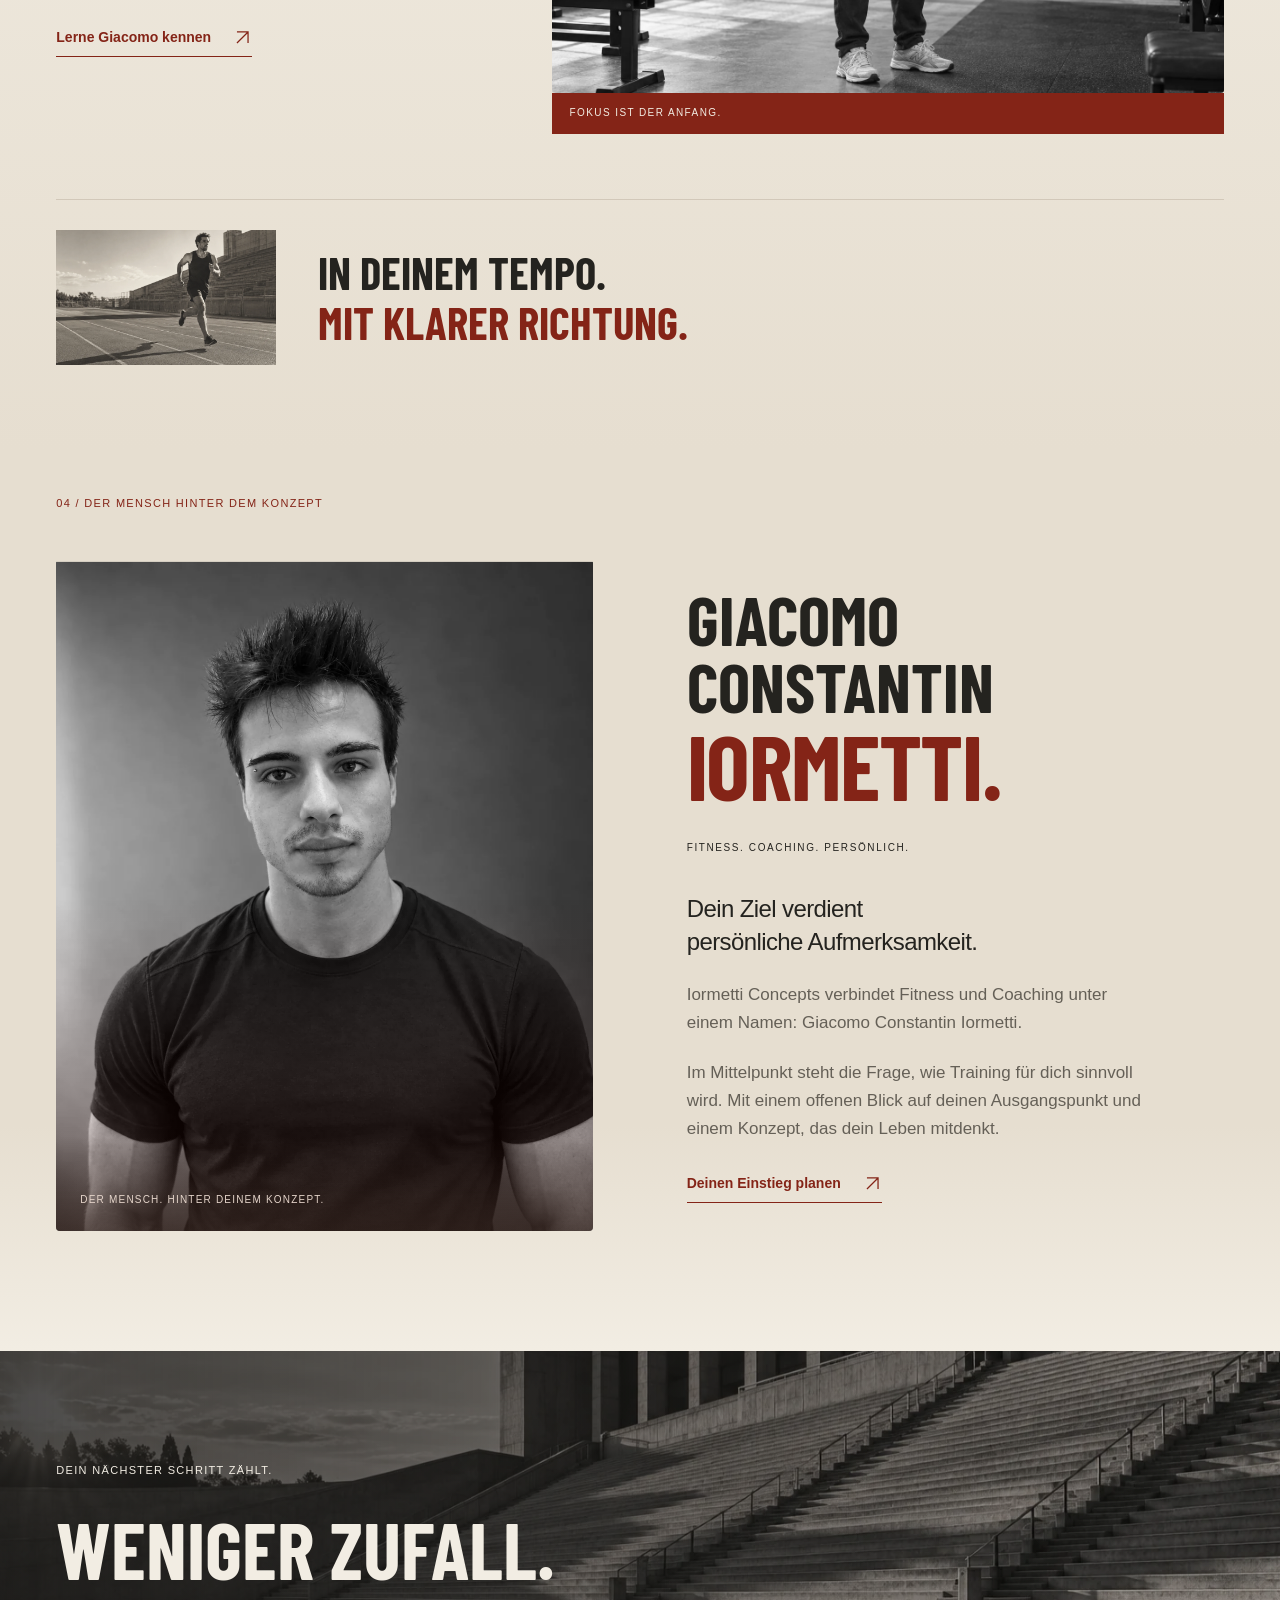
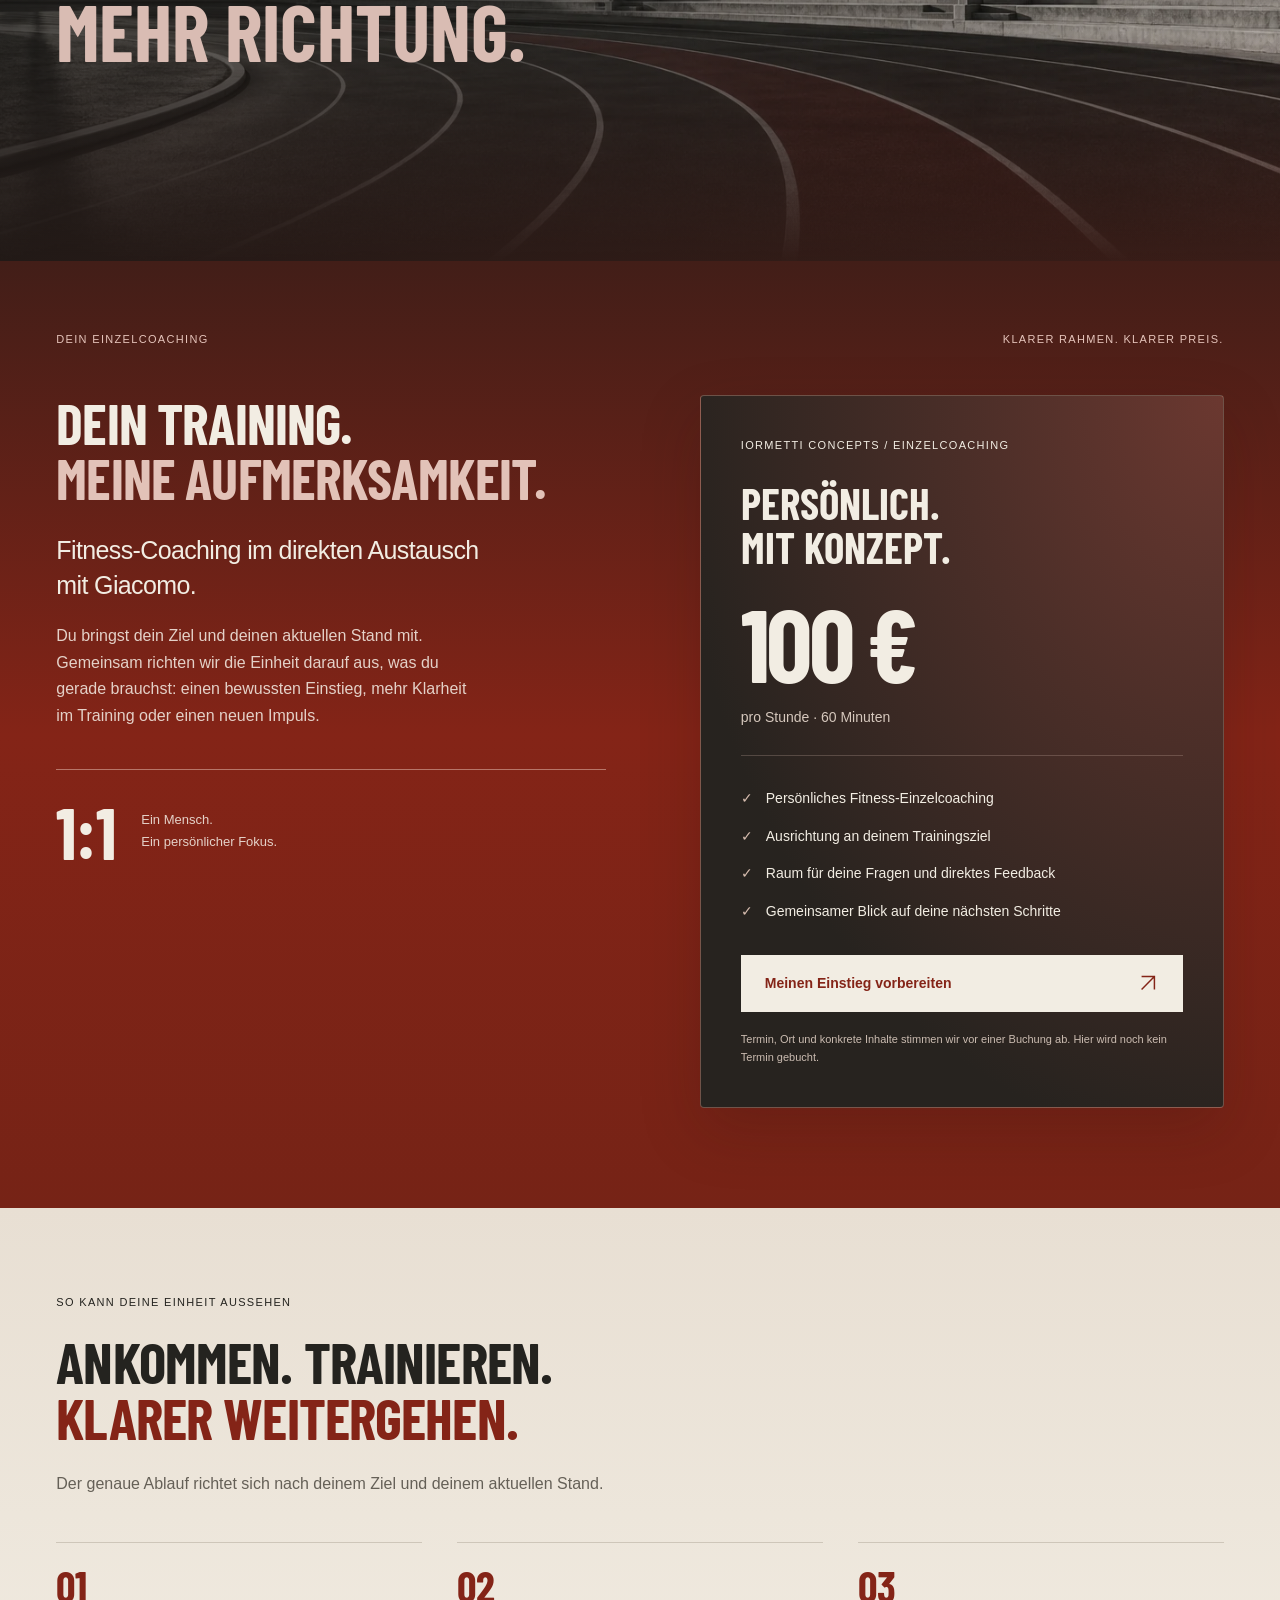
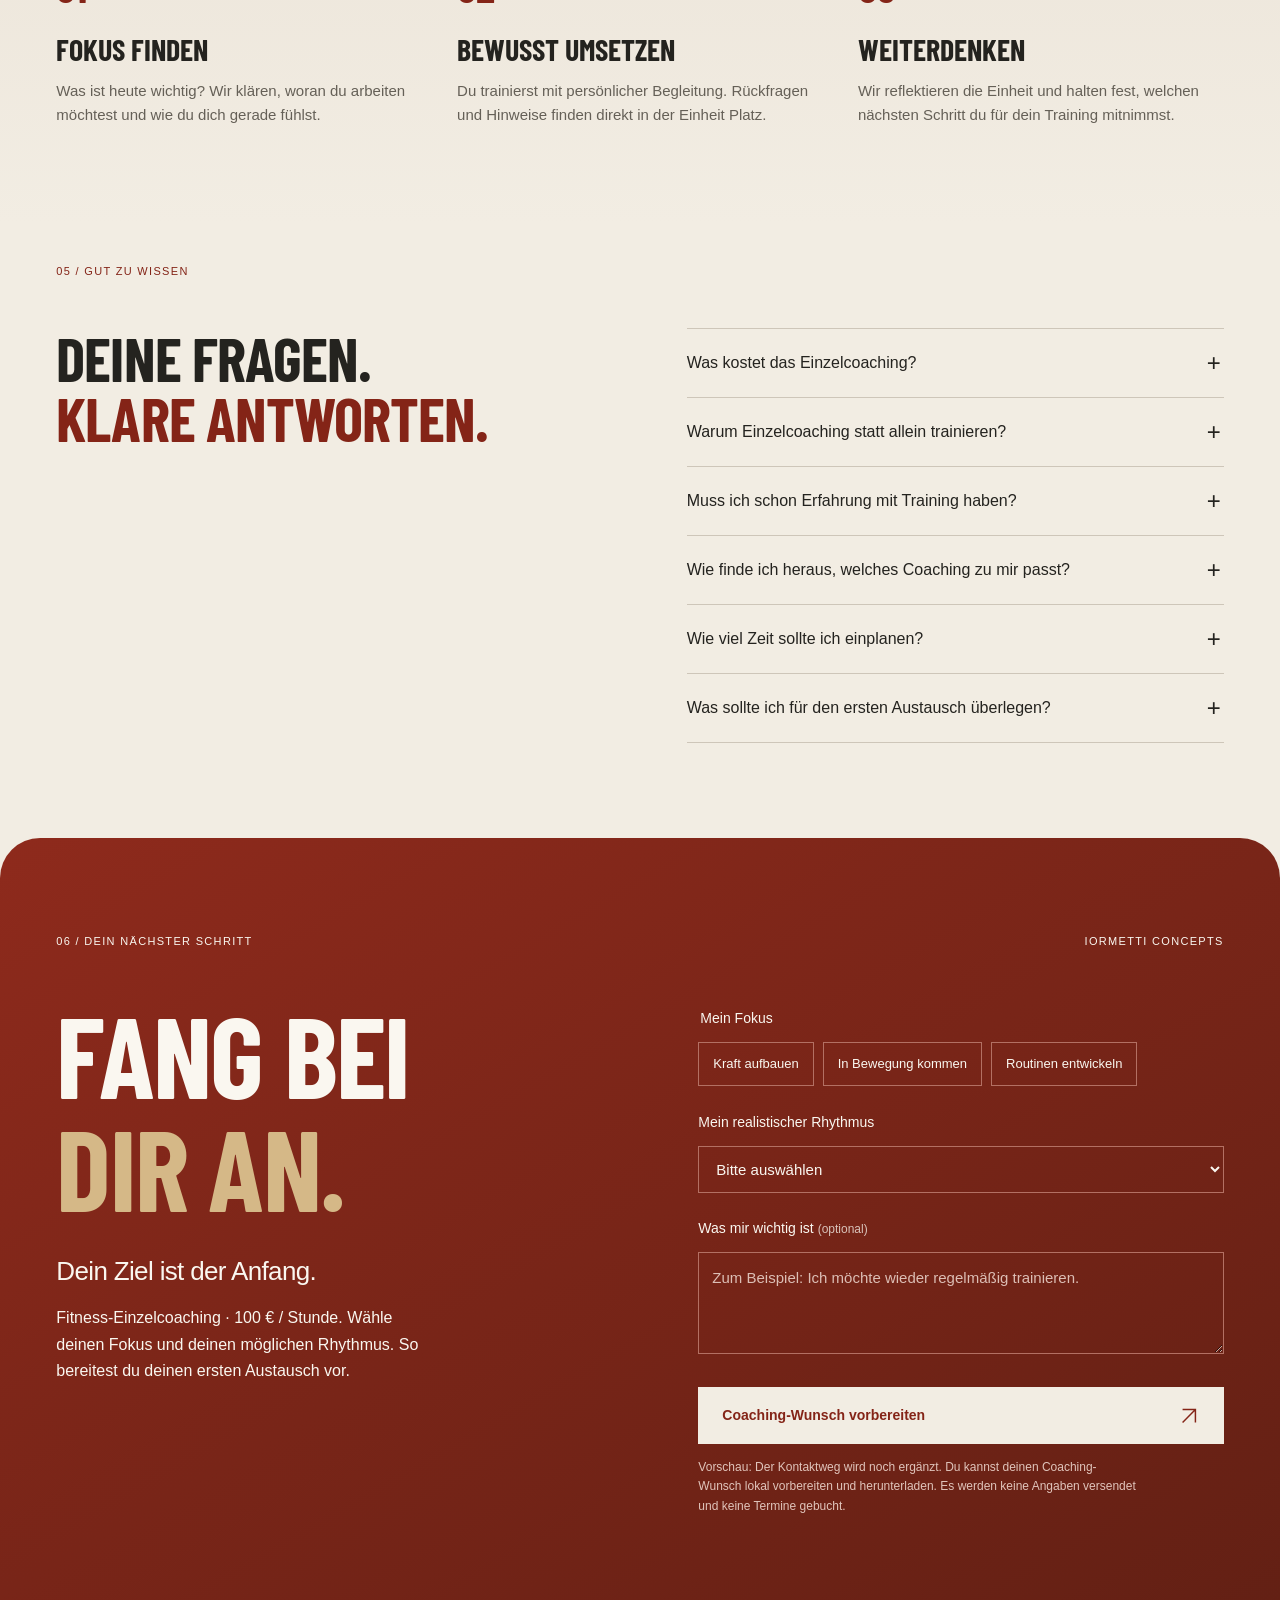
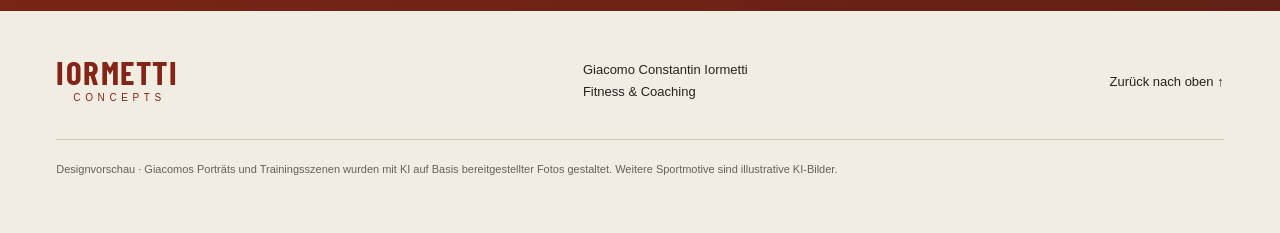
==== commit 0a2aae23: "Deploy refined mobile hero, vector arrows and dismissible coaching bar" ====
--- a/index.html
+++ b/index.html
@@ -5,9 +5,9 @@
   <title>Iormetti Concepts · Fitness-Einzelcoaching · 100 € / Stunde</title>
   <meta name="description" content="Iormetti Concepts von Giacomo Constantin Iormetti. Persönliches Fitness-Einzelcoaching für 100 € pro Stunde. Dein Ziel, individuelle Begleitung und ein Training, das in deinen Alltag passt.">
   <meta name="robots" content="noindex,nofollow"><meta name="theme-color" content="#842417">
-  <link rel="icon" href="assets/favicon.svg" type="image/svg+xml"><link rel="stylesheet" href="styles.css?v=3">
+  <link rel="icon" href="assets/favicon.svg" type="image/svg+xml"><link rel="stylesheet" href="styles.css?v=4">
   <link rel="preload" href="assets/BarlowCondensed-Bold.ttf" as="font" type="font/ttf" crossorigin>
-  <script src="app.js?v=3" defer></script>
+  <script src="app.js?v=4" defer></script>
 </head>
 <body>
 <div class="reading-progress" aria-hidden="true"></div>
@@ -15,44 +15,44 @@
 <header class="header">
   <a class="brand" href="#start" aria-label="Iormetti Concepts – Start"><span class="brand-name">IORMETTI<span>CONCEPTS</span></span></a>
   <nav class="desktop-nav" aria-label="Hauptnavigation"><a href="#konzept">Das Konzept</a><a href="#coaching">Coaching</a><a href="#giacomo">Giacomo</a><a href="#angebot">100 € / Stunde</a></nav>
-  <a class="header-cta" href="#angebot">1:1 Coaching <span aria-hidden="true">↗</span></a>
+  <a class="header-cta" href="#angebot">1:1 Coaching <svg class="arrow-icon" viewBox="0 0 24 24" fill="none" stroke="currentColor" stroke-width="1.6" aria-hidden="true" focusable="false"><path d="M5 19 19 5M5 5h14v14"/></svg></a>
   <button class="menu-toggle" aria-expanded="false" aria-controls="mobile-nav"><span>Menü</span><span class="menu-icon" aria-hidden="true"></span></button>
-  <nav id="mobile-nav" class="mobile-nav" aria-label="Mobile Navigation" hidden><a href="#konzept">Das Konzept</a><a href="#coaching">Coaching</a><a href="#ablauf">Dein Weg</a><a href="#giacomo">Giacomo</a><a href="#einstieg">Dein Einstieg ↗</a></nav>
+  <nav id="mobile-nav" class="mobile-nav" aria-label="Mobile Navigation" hidden><a href="#konzept">Das Konzept</a><a href="#coaching">Coaching</a><a href="#ablauf">Dein Weg</a><a href="#giacomo">Giacomo</a><a href="#einstieg">Dein Einstieg <svg class="arrow-icon" viewBox="0 0 24 24" fill="none" stroke="currentColor" stroke-width="1.6" aria-hidden="true" focusable="false"><path d="M5 19 19 5M5 5h14v14"/></svg></a></nav>
 </header>
 <main id="main">
 <section class="hero" id="start" aria-labelledby="hero-title">
-  <div class="hero-copy"><p class="eyebrow">Giacomo Constantin Iormetti <span>Fitness & Coaching</span></p>
-    <h1 id="hero-title">DEIN ZIEL.<br>DEIN WEG.<br><span>MIT KONZEPT.</span></h1>
-    <div class="hero-bottom"><div class="coach-badge"><img src="assets/portrait-v3.webp" alt="" width="56" height="56"><span>Fitness-Einzelcoaching · 100 € / Stunde</span></div><p>Du willst gezielter trainieren? Gemeinsam bringen wir Struktur in dein Training – mit persönlicher Begleitung, die bei dir beginnt.</p><a class="button" href="#angebot">Dein Einzelcoaching entdecken <span aria-hidden="true">↗</span></a></div>
+  <div class="hero-copy"><p class="eyebrow">FITNESS-EINZELCOACHING <span>MIT GIACOMO IORMETTI</span></p>
+    <h1 id="hero-title">DEIN ZIEL.<br><span>DEIN TRAINING.</span></h1>
+    <div class="hero-bottom"><div class="coach-badge"><img src="assets/portrait-v3.webp" alt="" width="56" height="56"><span>Fitness-Einzelcoaching · 100 € / Stunde</span></div><p>Persönliche Begleitung. Klare Schritte. Ein Training, das zu dir und deinem Alltag passt.</p><a class="button" href="#angebot">Dein 1:1 Coaching entdecken <svg class="arrow-icon" viewBox="0 0 24 24" fill="none" stroke="currentColor" stroke-width="1.6" aria-hidden="true" focusable="false"><path d="M5 19 19 5M5 5h14v14"/></svg></a></div>
   </div>
-  <figure class="hero-visual portrait-hero runner-hero"><img src="assets/runner-v3.webp" alt="Giacomo als Läufer im Stadion – KI-gestaltete Szene auf Basis seiner Fotos" width="1536" height="1024" fetchpriority="high"><figcaption><span>GIACOMO CONSTANTIN IORMETTI<br>FITNESS. COACHING. PERSÖNLICH.</span><span class="figure-index">IC / 01</span></figcaption></figure>
+  <figure class="hero-visual portrait-hero runner-hero"><img src="assets/runner-v3.webp" alt="Giacomo als Läufer im Stadion – KI-gestaltete Szene auf Basis seiner Fotos" width="1536" height="1024" fetchpriority="high"><figcaption><span>DEIN FOKUS. MEINE AUFMERKSAMKEIT.<br>1:1 COACHING · 100 € / STUNDE</span><span class="figure-index">IC / 01</span></figcaption></figure>
   <div class="hero-foot"><span>TRAINING MIT RICHTUNG.</span><a href="#konzept">Weiter entdecken <span aria-hidden="true">↓</span></a><span>PERSÖNLICH. DURCHDACHT. DEINS.</span></div>
 </section>
-<section class="fit-section section" id="fuer-dich" aria-labelledby="fit-title"><div class="section-label"><span>DEIN AUSGANGSPUNKT</span><span>DU MUSST NICHT SCHON AM ZIEL SEIN.</span></div><div class="fit-intro"><h2 id="fit-title">DU WILLST MEHR.<br><em>ABER MIT PLAN.</em></h2><p class="lead">Vielleicht fehlt dir gerade nicht die Motivation.<br>Sondern eine klare Richtung.</p></div><div class="fit-cards"><article class="reveal"><span>01 / ANFANGEN</span><h3>WO FANGE ICH AN?</h3><p>Du möchtest trainieren, aber Übungen, Geräte und Ratschläge machen den Einstieg unübersichtlich. Im Einzelcoaching sortieren wir gemeinsam, was für deinen Start sinnvoll ist.</p></article><article class="reveal"><span>02 / WEITERKOMMEN</span><h3>WAS BRINGT MICH WEITER?</h3><p>Du trainierst bereits und möchtest bewusster vorgehen. Wir schauen auf dein Ziel, deine Ausführung und die Stellschrauben, die in deiner nächsten Einheit Aufmerksamkeit verdienen.</p></article><article class="reveal"><span>03 / DRANBLEIBEN</span><h3>WIE PASST ES IN MEIN LEBEN?</h3><p>Zwischen Arbeit und Alltag bleibt dein Training liegen. Wir arbeiten an einem realistischen Rhythmus und nächsten Schritten, die zu deiner verfügbaren Zeit passen.</p></article></div><a class="text-link" href="#angebot">So unterstützt dich das Einzelcoaching <span aria-hidden="true">↗</span></a></section>
+<section class="fit-section section" id="fuer-dich" aria-labelledby="fit-title"><div class="section-label"><span>DEIN AUSGANGSPUNKT</span><span>DU MUSST NICHT SCHON AM ZIEL SEIN.</span></div><div class="fit-intro"><h2 id="fit-title">DU WILLST MEHR.<br><em>ABER MIT PLAN.</em></h2><p class="lead">Vielleicht fehlt dir gerade nicht die Motivation.<br>Sondern eine klare Richtung.</p></div><div class="fit-cards"><article class="reveal"><span>01 / ANFANGEN</span><h3>WO FANGE ICH AN?</h3><p>Du möchtest trainieren, aber Übungen, Geräte und Ratschläge machen den Einstieg unübersichtlich. Im Einzelcoaching sortieren wir gemeinsam, was für deinen Start sinnvoll ist.</p></article><article class="reveal"><span>02 / WEITERKOMMEN</span><h3>WAS BRINGT MICH WEITER?</h3><p>Du trainierst bereits und möchtest bewusster vorgehen. Wir schauen auf dein Ziel, deine Ausführung und die Stellschrauben, die in deiner nächsten Einheit Aufmerksamkeit verdienen.</p></article><article class="reveal"><span>03 / DRANBLEIBEN</span><h3>WIE PASST ES IN MEIN LEBEN?</h3><p>Zwischen Arbeit und Alltag bleibt dein Training liegen. Wir arbeiten an einem realistischen Rhythmus und nächsten Schritten, die zu deiner verfügbaren Zeit passen.</p></article></div><a class="text-link" href="#angebot">So unterstützt dich das Einzelcoaching <svg class="arrow-icon" viewBox="0 0 24 24" fill="none" stroke="currentColor" stroke-width="1.6" aria-hidden="true" focusable="false"><path d="M5 19 19 5M5 5h14v14"/></svg></a></section>
 <section class="manifesto section" id="konzept" aria-labelledby="concept-title">
   <div class="section-label"><span>01 / DAS KONZEPT</span><span class="short-line"></span></div>
-  <div class="manifesto-grid"><h2 id="concept-title">STÄRKE IST<br>MEHR ALS<br><em>MUSKELKRAFT.</em></h2><div class="manifesto-copy reveal"><p class="lead">Ein guter Plan beginnt bei dir.<br>Und funktioniert in deinem Alltag.</p><p>Was willst du erreichen? Was lässt sich mit deinem Leben verbinden? Daraus entsteht ein Konzept, das Training, Gewohnheiten und persönliche Begleitung zusammenbringt.</p><p>Es geht um Schritte, die du verstehst. Ein Training, hinter dem du stehst. Und darum, deinen eigenen Rhythmus zu finden.</p><a class="text-link" href="#ablauf">So entsteht dein Konzept <span aria-hidden="true">↗</span></a></div></div>
+  <div class="manifesto-grid"><h2 id="concept-title">STÄRKE IST<br>MEHR ALS<br><em>MUSKELKRAFT.</em></h2><div class="manifesto-copy reveal"><p class="lead">Ein guter Plan beginnt bei dir.<br>Und funktioniert in deinem Alltag.</p><p>Was willst du erreichen? Was lässt sich mit deinem Leben verbinden? Daraus entsteht ein Konzept, das Training, Gewohnheiten und persönliche Begleitung zusammenbringt.</p><p>Es geht um Schritte, die du verstehst. Ein Training, hinter dem du stehst. Und darum, deinen eigenen Rhythmus zu finden.</p><a class="text-link" href="#ablauf">So entsteht dein Konzept <svg class="arrow-icon" viewBox="0 0 24 24" fill="none" stroke="currentColor" stroke-width="1.6" aria-hidden="true" focusable="false"><path d="M5 19 19 5M5 5h14v14"/></svg></a></div></div>
   <div class="principles"><article><span class="ordinal">01</span><h3>KLARE RICHTUNG.</h3><p>Dein Ziel gibt den Rahmen. Dein Alltag bestimmt, wie wir ihn gestalten.</p></article><article><span class="ordinal">02</span><h3>BEWUSSTES TRAINING.</h3><p>Übungen und Belastung bekommen einen Sinn – passend zu deinem Ausgangspunkt.</p></article><article><span class="ordinal">03</span><h3>ECHTE ROUTINEN.</h3><p>Kleine Schritte und regelmäßige Reflexion helfen dir, deinen Weg zu finden.</p></article></div>
 </section>
 <div class="chapter-ribbon" aria-hidden="true"><span>DEIN TEMPO.</span><span>DEINE RICHTUNG.</span><span>DEIN KONZEPT.</span></div>
 <section class="coaching section" id="coaching" aria-labelledby="coaching-title">
   <div class="section-label"><span>02 / COACHING</span><span>DEIN AUSGANGSPUNKT ZÄHLT.</span></div>
   <div class="section-heading"><h2 id="coaching-title">EIN KONZEPT.<br><em>DEINE MÖGLICHKEITEN.</em></h2><p>Vom ersten bewussten Schritt bis zum gezielten Training: Wir beginnen dort, wo du gerade stehst.</p></div>
-  <div class="service-grid"><article class="service reveal"><figure><img src="assets/training.webp" width="1122" height="1402" loading="lazy" alt="Athletin beim konzentrierten Krafttraining mit Kurzhanteln"><span>01 / TRAINING</span></figure><div><h3>KRAFT AUFBAUEN.</h3><p>Training mit Struktur. Gemeinsam schauen wir auf deine Ziele, deine Voraussetzungen und die nächsten sinnvollen Schritte.</p><a class="text-link" href="#einstieg" data-goal="Kraft aufbauen">Das ist mein Fokus <span aria-hidden="true">↗</span></a></div></article>
-  <article class="service reveal"><figure><img src="assets/mobility.webp" width="1122" height="1402" loading="lazy" alt="Anonymer Athlet bei einer ruhigen Mobilitätsübung"><span>02 / BEWEGUNG</span></figure><div><h3>IN BEWEGUNG KOMMEN.</h3><p>Ein Einstieg, der zu dir passt. Bewegung bekommt einen festen Platz in deinem Alltag – mit Raum für Erholung.</p><a class="text-link" href="#einstieg" data-goal="In Bewegung kommen">Das ist mein Fokus <span aria-hidden="true">↗</span></a></div></article>
-  <article class="service reveal"><figure><img src="assets/routine.webp" width="1536" height="1024" loading="lazy" alt="Zwei Erwachsene laufen gemeinsam auf einer Laufbahn"><span>03 / ROUTINEN</span></figure><div><h3>DRANBLEIBEN LERNEN.</h3><p>Aus einem Vorhaben wird ein Rhythmus. Wir betrachten, was dir hilft, und wo dein Plan noch besser in dein Leben passen kann.</p><a class="text-link" href="#einstieg" data-goal="Routinen entwickeln">Das ist mein Fokus <span aria-hidden="true">↗</span></a></div></article></div>
+  <div class="service-grid"><article class="service reveal"><figure><img src="assets/training.webp" width="1122" height="1402" loading="lazy" alt="Athletin beim konzentrierten Krafttraining mit Kurzhanteln"><span>01 / TRAINING</span></figure><div><h3>KRAFT AUFBAUEN.</h3><p>Training mit Struktur. Gemeinsam schauen wir auf deine Ziele, deine Voraussetzungen und die nächsten sinnvollen Schritte.</p><a class="text-link" href="#einstieg" data-goal="Kraft aufbauen">Das ist mein Fokus <svg class="arrow-icon" viewBox="0 0 24 24" fill="none" stroke="currentColor" stroke-width="1.6" aria-hidden="true" focusable="false"><path d="M5 19 19 5M5 5h14v14"/></svg></a></div></article>
+  <article class="service reveal"><figure><img src="assets/mobility.webp" width="1122" height="1402" loading="lazy" alt="Anonymer Athlet bei einer ruhigen Mobilitätsübung"><span>02 / BEWEGUNG</span></figure><div><h3>IN BEWEGUNG KOMMEN.</h3><p>Ein Einstieg, der zu dir passt. Bewegung bekommt einen festen Platz in deinem Alltag – mit Raum für Erholung.</p><a class="text-link" href="#einstieg" data-goal="In Bewegung kommen">Das ist mein Fokus <svg class="arrow-icon" viewBox="0 0 24 24" fill="none" stroke="currentColor" stroke-width="1.6" aria-hidden="true" focusable="false"><path d="M5 19 19 5M5 5h14v14"/></svg></a></div></article>
+  <article class="service reveal"><figure><img src="assets/routine.webp" width="1536" height="1024" loading="lazy" alt="Zwei Erwachsene laufen gemeinsam auf einer Laufbahn"><span>03 / ROUTINEN</span></figure><div><h3>DRANBLEIBEN LERNEN.</h3><p>Aus einem Vorhaben wird ein Rhythmus. Wir betrachten, was dir hilft, und wo dein Plan noch besser in dein Leben passen kann.</p><a class="text-link" href="#einstieg" data-goal="Routinen entwickeln">Das ist mein Fokus <svg class="arrow-icon" viewBox="0 0 24 24" fill="none" stroke="currentColor" stroke-width="1.6" aria-hidden="true" focusable="false"><path d="M5 19 19 5M5 5h14v14"/></svg></a></div></article></div>
 </section>
-<section class="value-section section" aria-labelledby="value-title"><div class="value-photo"><img src="assets/strength-detail-v3.webp" width="1536" height="1024" loading="lazy" alt="Schwarz-Weiß-Detail einer Hand an einer Kurzhantel"><span>FOKUS AUF DAS, WAS DICH WEITERBRINGT.</span></div><div class="value-copy"><p class="eyebrow">PERSÖNLICHES FITNESS-COACHING</p><h2 id="value-title">EINE STUNDE.<br><em>DEIN FOKUS.</em></h2><p class="lead">Zeit, in der dein Training im Mittelpunkt steht.</p><dl class="value-list"><div><dt>Aufmerksamkeit für dich</dt><dd>Dein Ausgangspunkt und deine Fragen geben der Einheit eine Richtung.</dd></div><div><dt>Direktes Feedback</dt><dd>Übungen werden gemeinsam betrachtet. Du kannst nachfragen und Hinweise direkt im Training ausprobieren.</dd></div><div><dt>Verständliche nächste Schritte</dt><dd>Am Ende soll klarer sein, worauf du beim nächsten Training achten möchtest.</dd></div></dl><a class="text-link" href="#angebot">Leistung & Preis ansehen <span aria-hidden="true">↗</span></a></div></section>
+<section class="value-section section" aria-labelledby="value-title"><div class="value-photo"><img src="assets/strength-detail-v3.webp" width="1536" height="1024" loading="lazy" alt="Schwarz-Weiß-Detail einer Hand an einer Kurzhantel"><span>FOKUS AUF DAS, WAS DICH WEITERBRINGT.</span></div><div class="value-copy"><p class="eyebrow">PERSÖNLICHES FITNESS-COACHING</p><h2 id="value-title">EINE STUNDE.<br><em>DEIN FOKUS.</em></h2><p class="lead">Zeit, in der dein Training im Mittelpunkt steht.</p><dl class="value-list"><div><dt>Aufmerksamkeit für dich</dt><dd>Dein Ausgangspunkt und deine Fragen geben der Einheit eine Richtung.</dd></div><div><dt>Direktes Feedback</dt><dd>Übungen werden gemeinsam betrachtet. Du kannst nachfragen und Hinweise direkt im Training ausprobieren.</dd></div><div><dt>Verständliche nächste Schritte</dt><dd>Am Ende soll klarer sein, worauf du beim nächsten Training achten möchtest.</dd></div></dl><a class="text-link" href="#angebot">Leistung & Preis ansehen <svg class="arrow-icon" viewBox="0 0 24 24" fill="none" stroke="currentColor" stroke-width="1.6" aria-hidden="true" focusable="false"><path d="M5 19 19 5M5 5h14v14"/></svg></a></div></section>
 <section class="statement" aria-label="Unsere Haltung"><img src="assets/chalk.webp" width="1536" height="1024" loading="lazy" alt="Detailaufnahme von Händen mit Kreide vor dem Krafttraining"><div class="statement-content"><p class="eyebrow">IORMETTI CONCEPTS</p><p class="statement-title">NICHT JEDER TAG<br>IST GLEICH.<br><span>DEIN WARUM BLEIBT.</span></p><p>Ein Konzept darf sich anpassen.<br>Es soll schließlich zu dir passen.</p></div></section>
 <section class="process section" id="ablauf" aria-labelledby="process-title"><div class="section-label"><span>03 / DEIN WEG</span><span class="short-line"></span></div><div class="process-grid"><div><h2 id="process-title">VOM VORHABEN<br><em>ZUM MACHEN.</em></h2><p class="process-intro">Klarheit am Anfang.<br>Struktur auf dem Weg.</p><figure class="process-image"><img src="assets/studio.webp" width="1536" height="1024" loading="lazy" alt="Ruhiger Trainingsraum mit Bank und Gewichten im natürlichen Licht"></figure></div><ol class="steps"><li><span>01</span><div><h3>VERSTEHEN.</h3><p>Wir sprechen über dein Ziel, deinen Ausgangspunkt und das, was dir wichtig ist. Auch dein Alltag gehört ins Bild.</p></div></li><li><span>02</span><div><h3>PLANEN.</h3><p>Wir legen eine passende Richtung fest: mit klaren Schritten, einem realistischen Rhythmus und einem gemeinsamen Verständnis.</p></div></li><li><span>03</span><div><h3>UMSETZEN.</h3><p>Du gehst ins Training und probierst neue Routinen aus. Das Konzept gibt Orientierung und lässt Raum zum Lernen.</p></div></li><li><span>04</span><div><h3>WEITERENTWICKELN.</h3><p>Wir schauen gemeinsam hin: Was funktioniert? Was hat sich verändert? Dein Konzept entwickelt sich mit dir.</p></div></li></ol></div></section>
-<section class="training-story section" aria-labelledby="training-story-title"><div class="section-label"><span>IM FOKUS / BEWUSST TRAINIEREN</span><span>STÄRKER. MIT KONZEPT.</span></div><div class="training-story-grid"><div class="training-story-copy reveal"><p class="eyebrow">DEIN TRAINING DARF ZU DIR PASSEN.</p><h2 id="training-story-title">PRÄSENZ.<br><em>STATT DRUCK.</em></h2><p>Bewusst bewegen. Den eigenen Rhythmus finden. Und dem nächsten Schritt die Aufmerksamkeit geben, die er verdient.</p><a class="text-link" href="#giacomo">Lerne Giacomo kennen <span aria-hidden="true">↗</span></a></div><figure class="training-story-image reveal"><img src="assets/giacomo-training.webp" alt="Giacomo mit einer Kettlebell – KI-gestaltete Trainingsszene" width="1536" height="1024" loading="lazy"><figcaption>FOKUS IST DER ANFANG.</figcaption></figure></div><div class="athletic-strip"><figure><img src="assets/hero.webp" width="1536" height="1024" loading="lazy" alt="Illustrativer Läufer auf einer sonnigen Laufbahn"></figure><p>IN DEINEM TEMPO.<br><span>MIT KLARER RICHTUNG.</span></p></div></section>
-<section class="person section" id="giacomo" aria-labelledby="person-title"><div class="section-label"><span>04 / DER MENSCH HINTER DEM KONZEPT</span></div><div class="person-grid"><figure class="person-portrait reveal"><img src="assets/portrait-v3.webp" alt="Schwarz-Weiß-Porträt von Giacomo – KI-gestaltet auf Basis seiner Fotos" width="1122" height="1402" loading="lazy"><figcaption>DER MENSCH. HINTER DEINEM KONZEPT.</figcaption></figure><div class="person-editorial"><div class="person-name"><p>GIACOMO<br>CONSTANTIN</p><h2 id="person-title">IORMETTI.</h2><span>FITNESS. COACHING. PERSÖNLICH.</span></div><div class="person-copy"><p class="lead">Dein Ziel verdient<br>persönliche Aufmerksamkeit.</p><p>Iormetti Concepts verbindet Fitness und Coaching unter einem Namen: Giacomo Constantin Iormetti.</p><p>Im Mittelpunkt steht die Frage, wie Training für dich sinnvoll wird. Mit einem offenen Blick auf deinen Ausgangspunkt und einem Konzept, das dein Leben mitdenkt.</p><a class="text-link" href="#einstieg">Deinen Einstieg planen <span aria-hidden="true">↗</span></a></div></div></div></section>
+<section class="training-story section" aria-labelledby="training-story-title"><div class="section-label"><span>IM FOKUS / BEWUSST TRAINIEREN</span><span>STÄRKER. MIT KONZEPT.</span></div><div class="training-story-grid"><div class="training-story-copy reveal"><p class="eyebrow">DEIN TRAINING DARF ZU DIR PASSEN.</p><h2 id="training-story-title">PRÄSENZ.<br><em>STATT DRUCK.</em></h2><p>Bewusst bewegen. Den eigenen Rhythmus finden. Und dem nächsten Schritt die Aufmerksamkeit geben, die er verdient.</p><a class="text-link" href="#giacomo">Lerne Giacomo kennen <svg class="arrow-icon" viewBox="0 0 24 24" fill="none" stroke="currentColor" stroke-width="1.6" aria-hidden="true" focusable="false"><path d="M5 19 19 5M5 5h14v14"/></svg></a></div><figure class="training-story-image reveal"><img src="assets/giacomo-training.webp" alt="Giacomo mit einer Kettlebell – KI-gestaltete Trainingsszene" width="1536" height="1024" loading="lazy"><figcaption>FOKUS IST DER ANFANG.</figcaption></figure></div><div class="athletic-strip"><figure><img src="assets/hero.webp" width="1536" height="1024" loading="lazy" alt="Illustrativer Läufer auf einer sonnigen Laufbahn"></figure><p>IN DEINEM TEMPO.<br><span>MIT KLARER RICHTUNG.</span></p></div></section>
+<section class="person section" id="giacomo" aria-labelledby="person-title"><div class="section-label"><span>04 / DER MENSCH HINTER DEM KONZEPT</span></div><div class="person-grid"><figure class="person-portrait reveal"><img src="assets/portrait-v3.webp" alt="Schwarz-Weiß-Porträt von Giacomo – KI-gestaltet auf Basis seiner Fotos" width="1122" height="1402" loading="lazy"><figcaption>DER MENSCH. HINTER DEINEM KONZEPT.</figcaption></figure><div class="person-editorial"><div class="person-name"><p>GIACOMO<br>CONSTANTIN</p><h2 id="person-title">IORMETTI.</h2><span>FITNESS. COACHING. PERSÖNLICH.</span></div><div class="person-copy"><p class="lead">Dein Ziel verdient<br>persönliche Aufmerksamkeit.</p><p>Iormetti Concepts verbindet Fitness und Coaching unter einem Namen: Giacomo Constantin Iormetti.</p><p>Im Mittelpunkt steht die Frage, wie Training für dich sinnvoll wird. Mit einem offenen Blick auf deinen Ausgangspunkt und einem Konzept, das dein Leben mitdenkt.</p><a class="text-link" href="#einstieg">Deinen Einstieg planen <svg class="arrow-icon" viewBox="0 0 24 24" fill="none" stroke="currentColor" stroke-width="1.6" aria-hidden="true" focusable="false"><path d="M5 19 19 5M5 5h14v14"/></svg></a></div></div></div></section>
 <section class="track-interlude" aria-label="Deine Richtung"><img src="assets/track-v3.webp" width="1536" height="1024" loading="lazy" alt="Stadion mit geschwungener Laufbahn und dezent roter Spur"><div class="track-copy reveal"><p class="eyebrow">DEIN NÄCHSTER SCHRITT ZÄHLT.</p><p>WENIGER ZUFALL.<br><span>MEHR RICHTUNG.</span></p></div></section>
-<section class="offer-section section" id="angebot" aria-labelledby="offer-title"><div class="section-label"><span>DEIN EINZELCOACHING</span><span>KLARER RAHMEN. KLARER PREIS.</span></div><div class="offer-grid"><div class="offer-intro"><h2 id="offer-title">DEIN TRAINING.<br><em>MEINE AUFMERKSAMKEIT.</em></h2><p class="lead">Fitness-Coaching im direkten Austausch mit Giacomo.</p><p>Du bringst dein Ziel und deinen aktuellen Stand mit. Gemeinsam richten wir die Einheit darauf aus, was du gerade brauchst: einen bewussten Einstieg, mehr Klarheit im Training oder einen neuen Impuls.</p><div class="offer-note"><span>1:1</span><p>Ein Mensch.<br>Ein persönlicher Fokus.</p></div></div><article class="price-card reveal" aria-label="Fitness-Einzelcoaching Preis"><p class="eyebrow">IORMETTI CONCEPTS / EINZELCOACHING</p><h3>PERSÖNLICH.<br>MIT KONZEPT.</h3><p class="price"><span>100 €</span><span>pro Stunde · 60 Minuten</span></p><ul><li>Persönliches Fitness-Einzelcoaching</li><li>Ausrichtung an deinem Trainingsziel</li><li>Raum für deine Fragen und direktes Feedback</li><li>Gemeinsamer Blick auf deine nächsten Schritte</li></ul><a class="button light" href="#einstieg">Meinen Einstieg vorbereiten <span aria-hidden="true">↗</span></a><p class="price-footnote">Termin, Ort und konkrete Inhalte stimmen wir vor einer Buchung ab. Hier wird noch kein Termin gebucht.</p></article></div></section>
+<section class="offer-section section" id="angebot" aria-labelledby="offer-title"><div class="section-label"><span>DEIN EINZELCOACHING</span><span>KLARER RAHMEN. KLARER PREIS.</span></div><div class="offer-grid"><div class="offer-intro"><h2 id="offer-title">DEIN TRAINING.<br><em>MEINE AUFMERKSAMKEIT.</em></h2><p class="lead">Fitness-Coaching im direkten Austausch mit Giacomo.</p><p>Du bringst dein Ziel und deinen aktuellen Stand mit. Gemeinsam richten wir die Einheit darauf aus, was du gerade brauchst: einen bewussten Einstieg, mehr Klarheit im Training oder einen neuen Impuls.</p><div class="offer-note"><span>1:1</span><p>Ein Mensch.<br>Ein persönlicher Fokus.</p></div></div><article class="price-card reveal" aria-label="Fitness-Einzelcoaching Preis"><p class="eyebrow">IORMETTI CONCEPTS / EINZELCOACHING</p><h3>PERSÖNLICH.<br>MIT KONZEPT.</h3><p class="price"><span>100 €</span><span>pro Stunde · 60 Minuten</span></p><ul><li>Persönliches Fitness-Einzelcoaching</li><li>Ausrichtung an deinem Trainingsziel</li><li>Raum für deine Fragen und direktes Feedback</li><li>Gemeinsamer Blick auf deine nächsten Schritte</li></ul><a class="button light" href="#einstieg">Meinen Einstieg vorbereiten <svg class="arrow-icon" viewBox="0 0 24 24" fill="none" stroke="currentColor" stroke-width="1.6" aria-hidden="true" focusable="false"><path d="M5 19 19 5M5 5h14v14"/></svg></a><p class="price-footnote">Termin, Ort und konkrete Inhalte stimmen wir vor einer Buchung ab. Hier wird noch kein Termin gebucht.</p></article></div></section>
 <section class="session-section section" aria-labelledby="session-title"><div class="session-header"><p class="eyebrow">SO KANN DEINE EINHEIT AUSSEHEN</p><h2 id="session-title">ANKOMMEN. TRAINIEREN.<br><em>KLARER WEITERGEHEN.</em></h2><p>Der genaue Ablauf richtet sich nach deinem Ziel und deinem aktuellen Stand.</p></div><div class="session-grid"><article class="reveal"><span>01</span><h3>FOKUS FINDEN</h3><p>Was ist heute wichtig? Wir klären, woran du arbeiten möchtest und wie du dich gerade fühlst.</p></article><article class="reveal"><span>02</span><h3>BEWUSST UMSETZEN</h3><p>Du trainierst mit persönlicher Begleitung. Rückfragen und Hinweise finden direkt in der Einheit Platz.</p></article><article class="reveal"><span>03</span><h3>WEITERDENKEN</h3><p>Wir reflektieren die Einheit und halten fest, welchen nächsten Schritt du für dein Training mitnimmst.</p></article></div></section>
 <section class="faq section" aria-labelledby="faq-title"><div class="section-label"><span>05 / GUT ZU WISSEN</span></div><div class="faq-grid"><h2 id="faq-title">DEINE FRAGEN.<br><em>KLARE ANTWORTEN.</em></h2><div class="questions"><details><summary>Was kostet das Einzelcoaching?</summary><p>Das Fitness-Einzelcoaching kostet 100 € pro Stunde (60 Minuten). Termin, Ort und konkrete Inhalte werden vor einer Buchung abgestimmt.</p></details><details><summary>Warum Einzelcoaching statt allein trainieren?</summary><p>Im Einzelcoaching hast du Raum für deine Fragen und bekommst persönliche Rückmeldung. Das kann dir helfen, dein Training bewusster zu gestalten und deine nächsten Schritte klarer einzuordnen.</p></details><details><summary>Muss ich schon Erfahrung mit Training haben?</summary><p>Dein bisheriges Training ist ein Ausgangspunkt für das Gespräch. Sag einfach, wo du stehst und was du dir wünschst. Daraus lässt sich klären, welche Begleitung zu dir passt.</p></details><details><summary>Wie finde ich heraus, welches Coaching zu mir passt?</summary><p>Beginne mit deinem Ziel: mehr Kraft, mehr Bewegung oder verlässlichere Routinen. Im persönlichen Austausch werden daraus konkrete nächste Schritte.</p></details><details><summary>Wie viel Zeit sollte ich einplanen?</summary><p>Das hängt von deinem Ziel und deinem Alltag ab. Dein verfügbarer Zeitrahmen gehört deshalb von Anfang an zur Planung.</p></details><details><summary>Was sollte ich für den ersten Austausch überlegen?</summary><p>Was möchtest du verändern? Wie sieht dein Training aktuell aus? Welcher Rhythmus wäre realistisch? Drei ehrliche Antworten reichen als guter Gesprächseinstieg.</p></details></div></div></section>
-<section class="entry section" id="einstieg" aria-labelledby="entry-title"><div class="section-label"><span>06 / DEIN NÄCHSTER SCHRITT</span><span>IORMETTI CONCEPTS</span></div><div class="entry-grid"><div><h2 id="entry-title">FANG BEI<br><em>DIR AN.</em></h2><p class="lead">Dein Ziel ist der Anfang.</p><p>Fitness-Einzelcoaching · 100 € / Stunde. Wähle deinen Fokus und deinen möglichen Rhythmus. So bereitest du deinen ersten Austausch vor.</p></div><form id="entry-form"><fieldset><legend>Mein Fokus</legend><div class="goal-options"><label><input type="radio" name="goal" value="Kraft aufbauen" required><span>Kraft aufbauen</span></label><label><input type="radio" name="goal" value="In Bewegung kommen"><span>In Bewegung kommen</span></label><label><input type="radio" name="goal" value="Routinen entwickeln"><span>Routinen entwickeln</span></label></div></fieldset><label class="field-label" for="rhythm">Mein realistischer Rhythmus</label><select id="rhythm" name="rhythm" required><option value="">Bitte auswählen</option><option>Einmal pro Woche</option><option>Zweimal pro Woche</option><option>Dreimal pro Woche oder öfter</option><option>Das möchte ich gemeinsam herausfinden</option></select><label class="field-label" for="note">Was mir wichtig ist <span>(optional)</span></label><textarea id="note" name="note" rows="3" maxlength="600" placeholder="Zum Beispiel: Ich möchte wieder regelmäßig trainieren."></textarea><button class="button light" type="submit" disabled>Coaching-Wunsch vorbereiten <span aria-hidden="true">↗</span></button><noscript><p>Für die lokale Gesprächsnotiz bitte JavaScript aktivieren. Das Formular ist ohne JavaScript gesperrt; es werden keine Angaben gesendet.</p></noscript><p class="form-note">Vorschau: Der Kontaktweg wird noch ergänzt. Du kannst deinen Coaching-Wunsch lokal vorbereiten und herunterladen. Es werden keine Angaben versendet und keine Termine gebucht.</p><div id="entry-result" class="entry-result" hidden tabindex="-1" role="status"><h3>DEIN COACHING-WUNSCH STEHT.</h3><p id="result-copy"></p><button class="text-link" id="download-note" type="button">Notiz herunterladen ↓</button></div></form></div></section>
+<section class="entry section" id="einstieg" aria-labelledby="entry-title"><div class="section-label"><span>06 / DEIN NÄCHSTER SCHRITT</span><span>IORMETTI CONCEPTS</span></div><div class="entry-grid"><div><h2 id="entry-title">FANG BEI<br><em>DIR AN.</em></h2><p class="lead">Dein Ziel ist der Anfang.</p><p>Fitness-Einzelcoaching · 100 € / Stunde. Wähle deinen Fokus und deinen möglichen Rhythmus. So bereitest du deinen ersten Austausch vor.</p></div><form id="entry-form"><fieldset><legend>Mein Fokus</legend><div class="goal-options"><label><input type="radio" name="goal" value="Kraft aufbauen" required><span>Kraft aufbauen</span></label><label><input type="radio" name="goal" value="In Bewegung kommen"><span>In Bewegung kommen</span></label><label><input type="radio" name="goal" value="Routinen entwickeln"><span>Routinen entwickeln</span></label></div></fieldset><label class="field-label" for="rhythm">Mein realistischer Rhythmus</label><select id="rhythm" name="rhythm" required><option value="">Bitte auswählen</option><option>Einmal pro Woche</option><option>Zweimal pro Woche</option><option>Dreimal pro Woche oder öfter</option><option>Das möchte ich gemeinsam herausfinden</option></select><label class="field-label" for="note">Was mir wichtig ist <span>(optional)</span></label><textarea id="note" name="note" rows="3" maxlength="600" placeholder="Zum Beispiel: Ich möchte wieder regelmäßig trainieren."></textarea><button class="button light" type="submit" disabled>Coaching-Wunsch vorbereiten <svg class="arrow-icon" viewBox="0 0 24 24" fill="none" stroke="currentColor" stroke-width="1.6" aria-hidden="true" focusable="false"><path d="M5 19 19 5M5 5h14v14"/></svg></button><noscript><p>Für die lokale Gesprächsnotiz bitte JavaScript aktivieren. Das Formular ist ohne JavaScript gesperrt; es werden keine Angaben gesendet.</p></noscript><p class="form-note">Vorschau: Der Kontaktweg wird noch ergänzt. Du kannst deinen Coaching-Wunsch lokal vorbereiten und herunterladen. Es werden keine Angaben versendet und keine Termine gebucht.</p><div id="entry-result" class="entry-result" hidden tabindex="-1" role="status"><h3>DEIN COACHING-WUNSCH STEHT.</h3><p id="result-copy"></p><button class="text-link" id="download-note" type="button">Notiz herunterladen ↓</button></div></form></div></section>
 </main>
-<aside class="coaching-dock" aria-label="Einzelcoaching Schnellzugriff"><div><strong>1:1 FITNESS-COACHING</strong><span>100 € / Stunde</span></div><a href="#angebot">Coaching ansehen <span aria-hidden="true">↗</span></a></aside>
+<aside class="coaching-dock" aria-label="Einzelcoaching Schnellzugriff"><div><strong>1:1 FITNESS-COACHING</strong><span>100 € / Stunde</span></div><a href="#angebot">Coaching ansehen <svg class="arrow-icon" viewBox="0 0 24 24" fill="none" stroke="currentColor" stroke-width="1.6" aria-hidden="true" focusable="false"><path d="M5 19 19 5M5 5h14v14"/></svg></a><button class="dock-close" type="button" aria-label="Coaching-Leiste schließen"><svg viewBox="0 0 24 24" fill="none" stroke="currentColor" stroke-width="1.6" aria-hidden="true" focusable="false"><path d="m6 6 12 12M6 18 18 6"/></svg></button></aside>
 <footer class="footer"><a class="brand" href="#start"><span class="brand-name">IORMETTI<span>CONCEPTS</span></span></a><p>Giacomo Constantin Iormetti<br>Fitness & Coaching</p><a href="#start" class="top-link">Zurück nach oben ↑</a><small>Designvorschau · Giacomos Porträts und Trainingsszenen wurden mit KI auf Basis bereitgestellter Fotos gestaltet. Weitere Sportmotive sind illustrative KI-Bilder.</small></footer>
 </body></html>
--- a/styles.css
+++ b/styles.css
@@ -75,3 +75,37 @@
 @media(max-width:1100px){.desktop-nav{gap:16px;font-size:12px}.header{gap:18px}.header-cta{font-size:12px;padding:12px 15px}.runner-hero.portrait-hero{min-height:660px}.fit-intro .lead{font-size:20px}.price-card{padding:30px}.offer-grid{gap:5%}.offer-intro h2{font-size:4.6vw}.value-copy .lead{font-size:21px}}
 @media(max-width:760px){.runner-hero.portrait-hero{min-height:0;aspect-ratio:4/5;border-radius:3px}.runner-hero img{object-position:65% center}.hero-bottom>p{max-width:none}.fit-section{padding-top:60px;padding-bottom:35px}.fit-intro{display:block;margin-bottom:30px}.fit-intro .lead{margin-top:25px;font-size:21px}.fit-cards,.session-grid{display:block}.fit-cards article+article,.session-grid article+article{margin-top:30px}.fit-cards h3{font-size:32px;margin-top:17px}.fit-cards p,.session-grid p{font-size:16px}.manifesto{padding-top:40px}.value-section{display:flex;flex-direction:column;align-items:stretch;gap:35px;padding-top:20px;padding-bottom:55px}.value-photo{aspect-ratio:5/4}.value-copy h2{font-size:clamp(49px,12vw,78px)}.value-copy .lead{font-size:23px}.value-list dd{font-size:16px}.track-interlude{min-height:400px}.track-copy{padding:90px var(--gutter)}.track-copy>p:last-child{font-size:clamp(43px,10.5vw,75px)}.track-interlude>img{object-position:60% center}.offer-section{padding-top:55px;padding-bottom:60px}.offer-grid{display:block}.offer-intro h2{font-size:clamp(36px,8.3vw,61px)}.offer-intro .lead{font-size:24px}.offer-note{margin-top:27px;margin-bottom:32px}.price-card{padding:28px 22px}.price-card h3{font-size:40px}.price>span:first-child{font-size:112px}.price-card li{font-size:15px}.price-card .button{font-size:13px;padding:16px}.session-section{padding-top:60px}.session-header h2{font-size:clamp(36px,8.8vw,60px)}.session-grid{margin-top:34px}.session-grid h3{font-size:32px}.js .coaching-dock{bottom:max(12px,env(safe-area-inset-bottom));width:calc(100% - 24px);max-width:450px;padding:10px 12px;gap:12px}.coaching-dock strong{font-size:8px}.coaching-dock>div>span{font-size:12px}.coaching-dock>a{font-size:12px;padding:12px}.coaching-dock>a>span{margin-left:8px}.footer{padding-bottom:45px}}
 @media(prefers-reduced-motion:reduce){.runner-hero img,.value-photo img,.track-interlude>img{transform:none!important}.js .coaching-dock{transition:none}.fit-cards article,.session-grid article{transition:none!important}}
+
+/* Edition 4: consistent icons, unobstructed portraits, image-led mobile hero. */
+.arrow-icon{display:inline-block;width:22px;height:22px;flex:0 0 22px;vertical-align:middle}
+.text-link .arrow-icon{width:19px;height:19px;flex-basis:19px}
+.coaching-dock>a{display:inline-flex;align-items:center;justify-content:center;gap:12px}
+.js .coaching-dock{gap:18px;width:570px;padding-right:8px}
+.dock-close{display:grid;place-items:center;flex:0 0 44px;width:44px;height:44px;padding:11px;border:0;background:none;color:var(--paper);border-radius:50%}
+.dock-close svg{width:22px;height:22px}.dock-close:hover{background:#ffffff18}
+.js .coaching-dock[hidden]{display:none}
+.training-story-image{aspect-ratio:auto;overflow:visible}
+.training-story-image img{width:100%;height:auto;object-fit:contain;transform:none;border-radius:3px}
+.training-story-image figcaption{position:static;display:block;padding:12px 18px}
+.hero h1{font-size:clamp(64px,7.5vw,130px);line-height:.96;margin:36px 0 30px;letter-spacing:-.025em}
+.hero-copy{align-self:center;padding-top:10px}.hero .eyebrow{font-size:10px;letter-spacing:.09em}
+.hero-bottom>p{font-size:19px;line-height:1.6;max-width:360px;margin-bottom:28px}
+.runner-hero.portrait-hero{min-height:590px}.runner-hero img{transform:none;object-position:64% 30%}
+.hero-visual figcaption{border-left:2px solid #ad4937;padding-left:14px}
+@media(max-width:1100px) and (min-width:761px){.hero h1{font-size:7.3vw}.runner-hero.portrait-hero{min-height:550px}}
+@media(max-width:760px){
+ .hero{display:grid;grid-template-columns:minmax(0,1fr);padding-top:24px;row-gap:0}
+ .hero-copy{display:contents}.hero .eyebrow{grid-row:1;font-size:8px;line-height:1.6;gap:12px}.hero .eyebrow span{max-width:130px}
+ .hero h1{grid-row:2;font-size:clamp(46px,12.7vw,88px);line-height:.96;margin:19px 0 23px}
+ .hero-visual.runner-hero{grid-row:3;min-height:0;aspect-ratio:6/5;width:100%;border-radius:2px}
+ .runner-hero img{object-position:64% 20%;transform:none}
+ .hero-visual figcaption{font-size:8px;left:16px;bottom:16px;right:16px;line-height:1.7}
+ .hero-bottom{grid-row:4;padding:23px 0 0;width:100%}.hero-bottom .coach-badge{display:none}
+ .hero-bottom>p{font-size:16px;line-height:1.55;margin-bottom:19px;max-width:340px}
+ .hero-bottom .button{padding:15px 18px;font-size:14px;gap:15px;min-height:54px}
+ .hero-foot{grid-row:5;margin-top:24px}
+ .training-story-image{aspect-ratio:auto}.training-story-image img{height:auto;transform:none}
+ .js .coaching-dock{width:calc(100% - 24px);max-width:450px;gap:8px;padding:9px 6px 9px 12px}
+ .coaching-dock>div{flex:1;min-width:0}.coaching-dock strong{font-size:8px;letter-spacing:.02em}.coaching-dock>a{padding:10px;font-size:11px;gap:7px}.coaching-dock .arrow-icon{width:16px;height:16px;flex-basis:16px}
+ .dock-close{flex-basis:40px;width:40px;height:44px;padding:10px}
+}
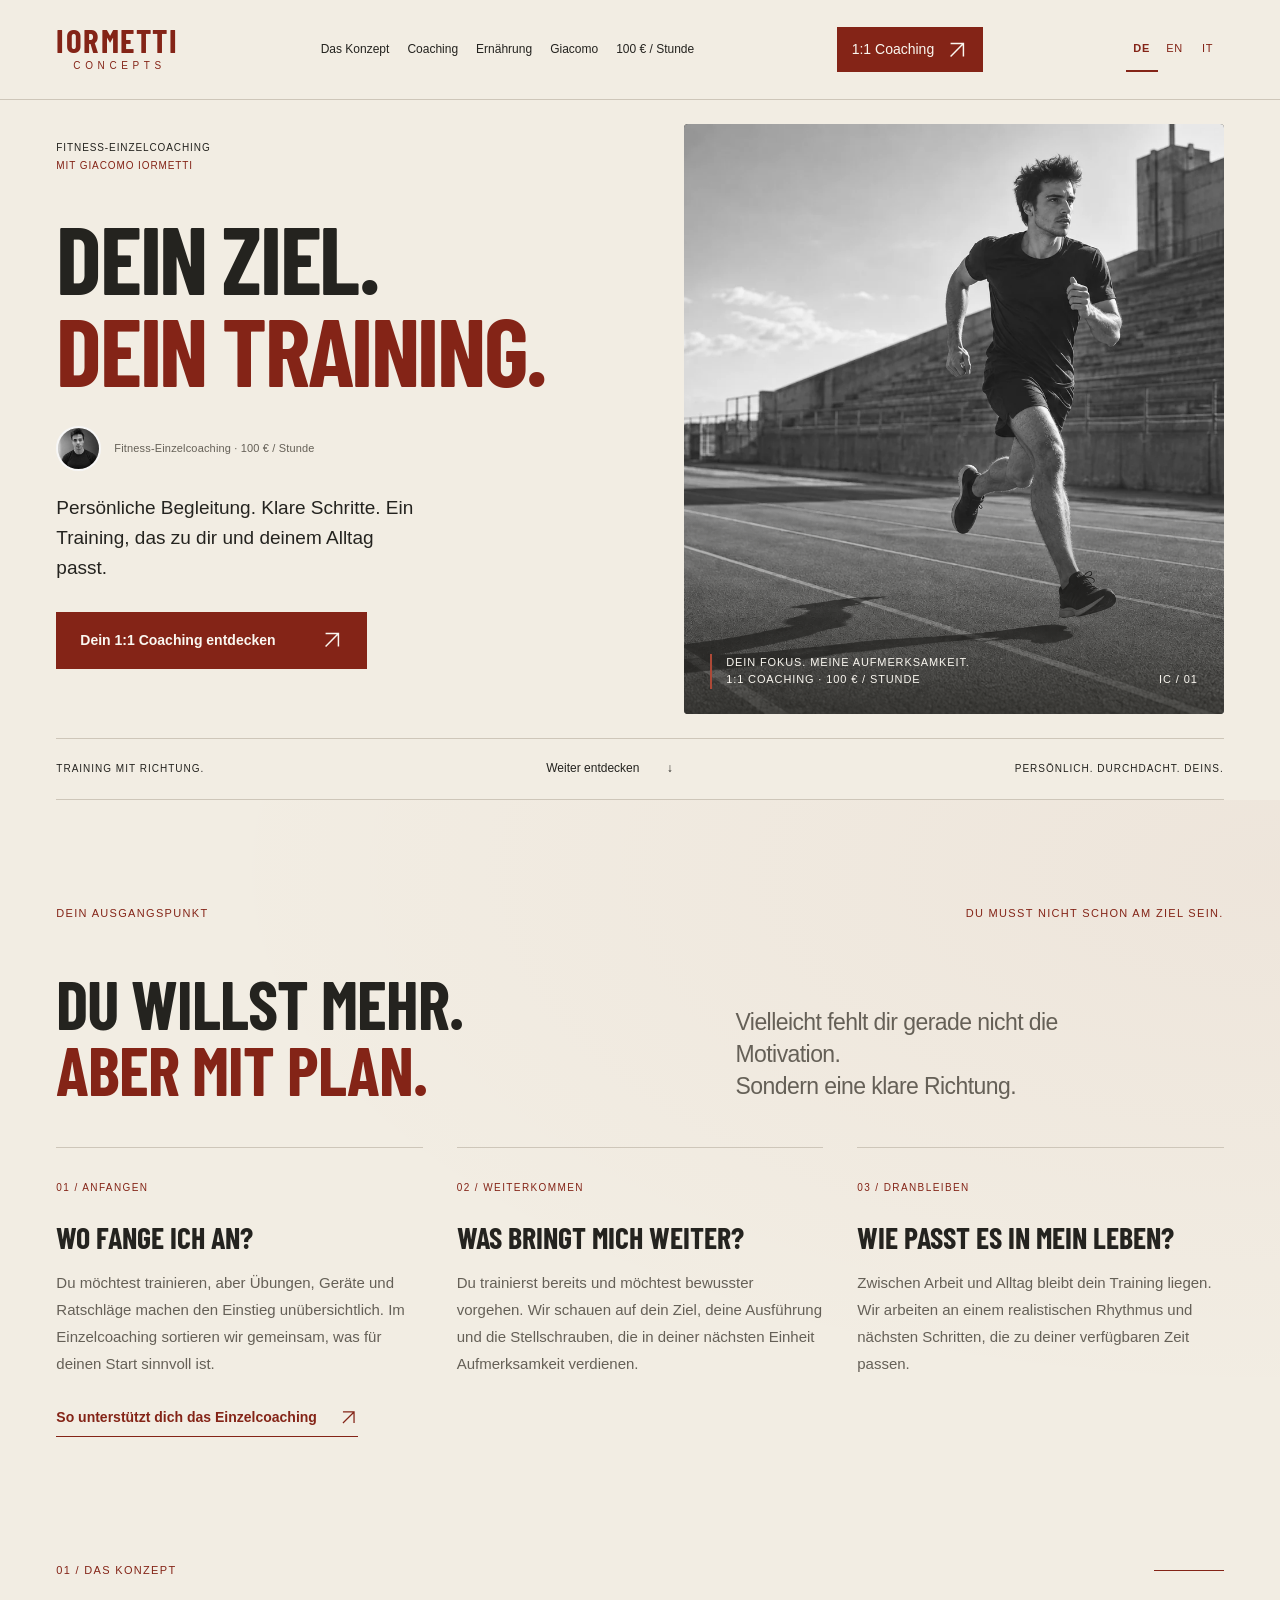
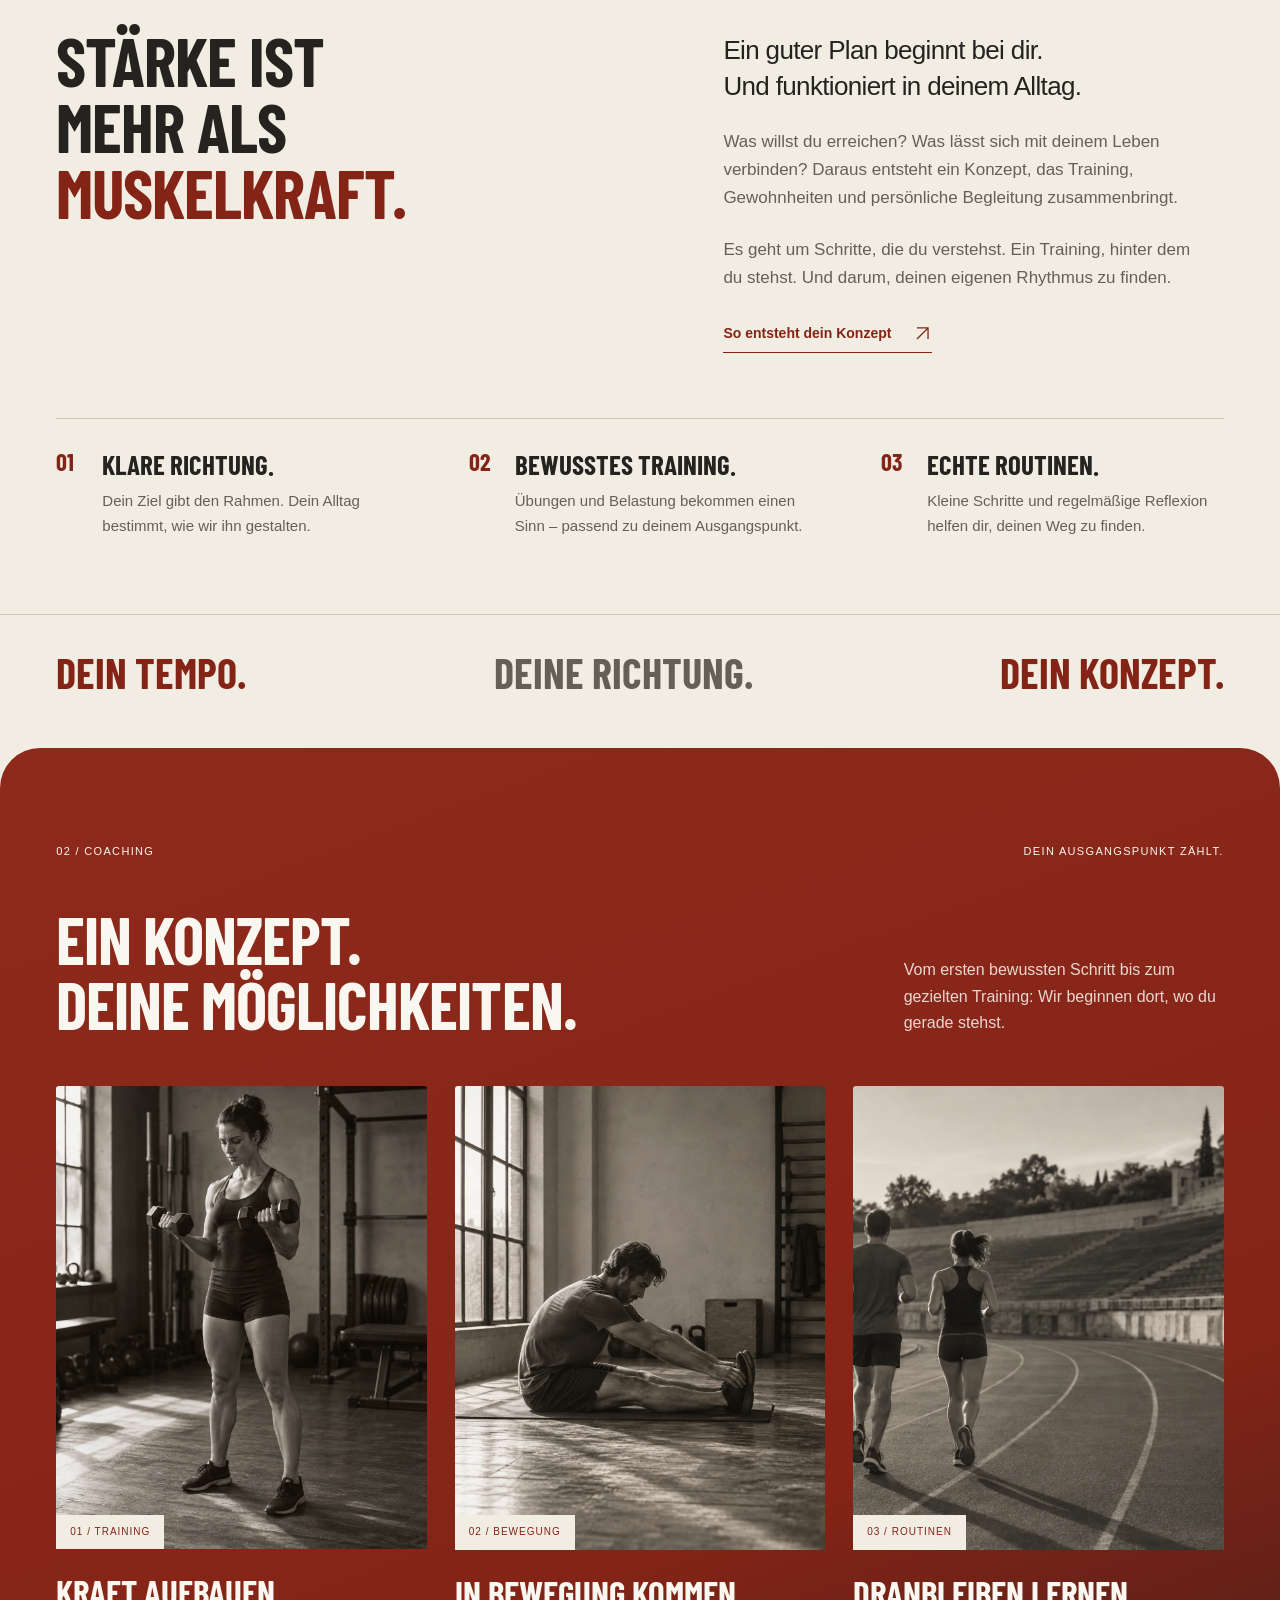
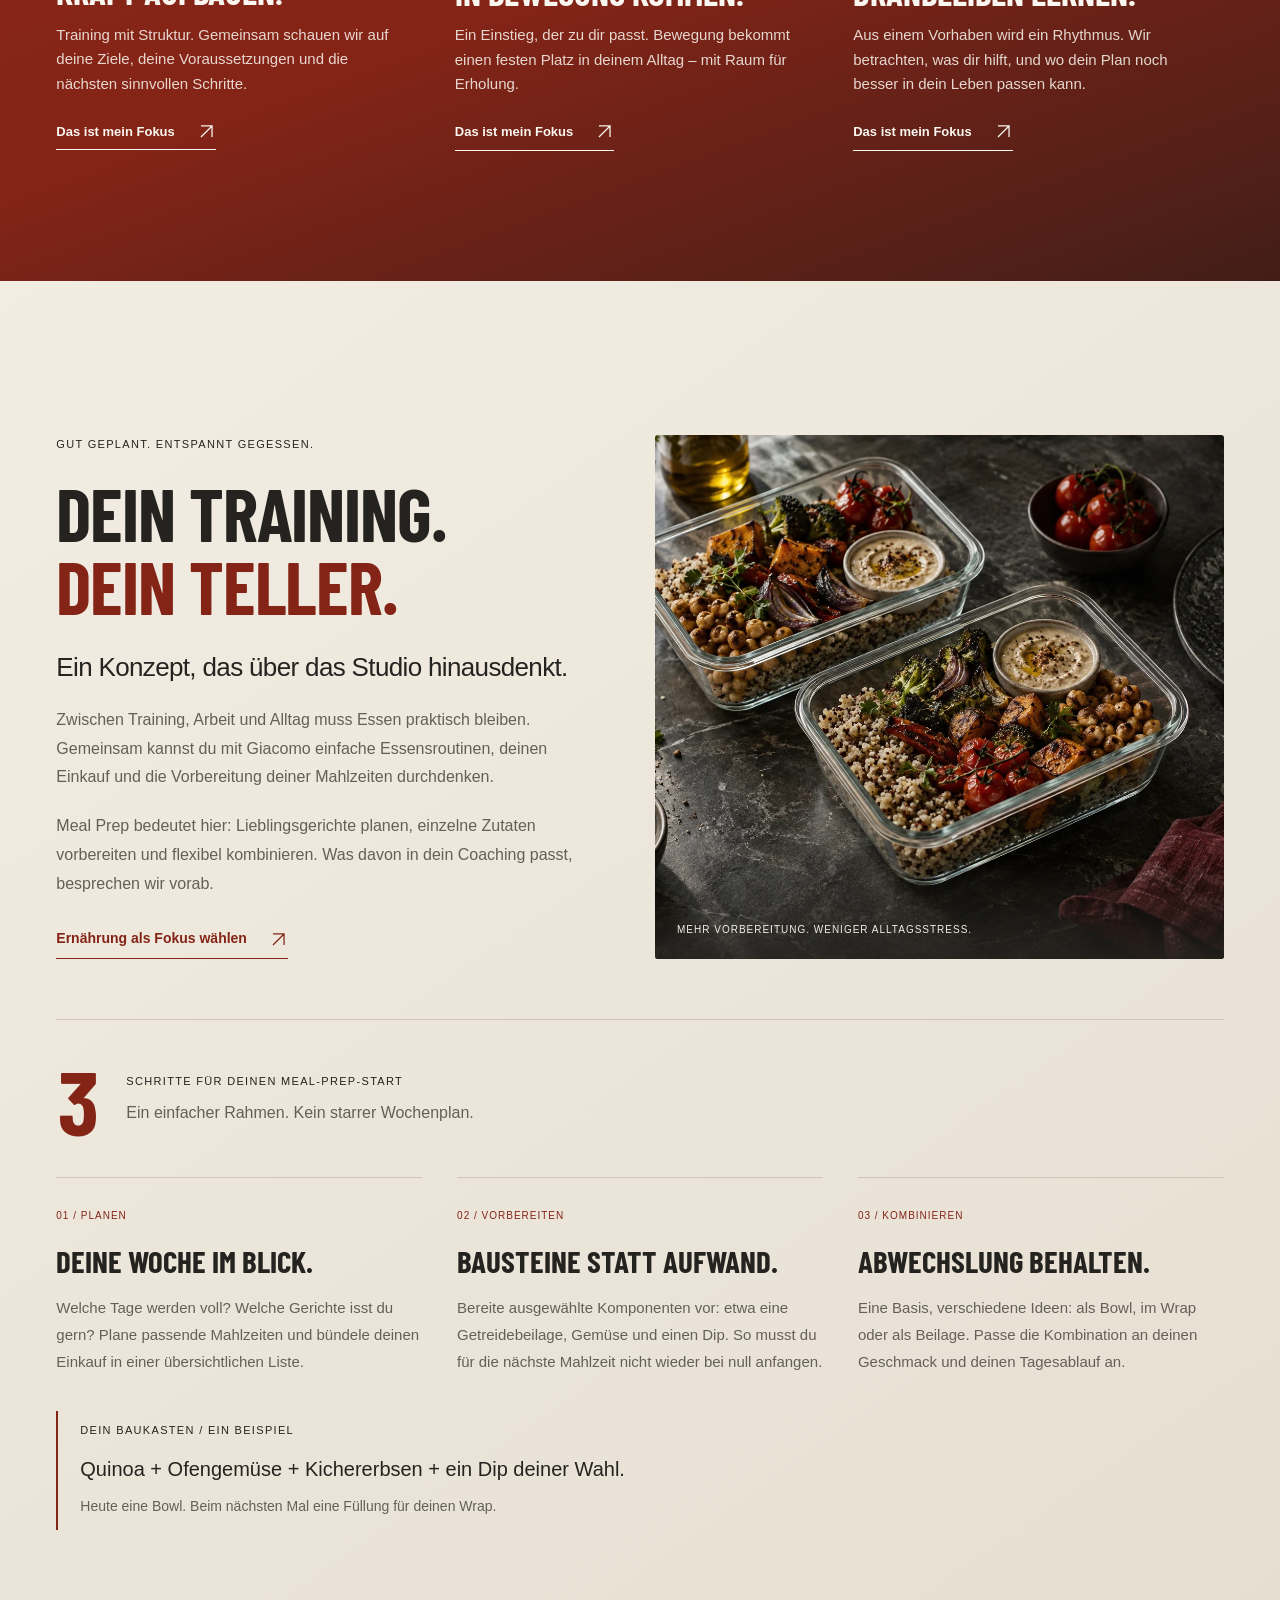
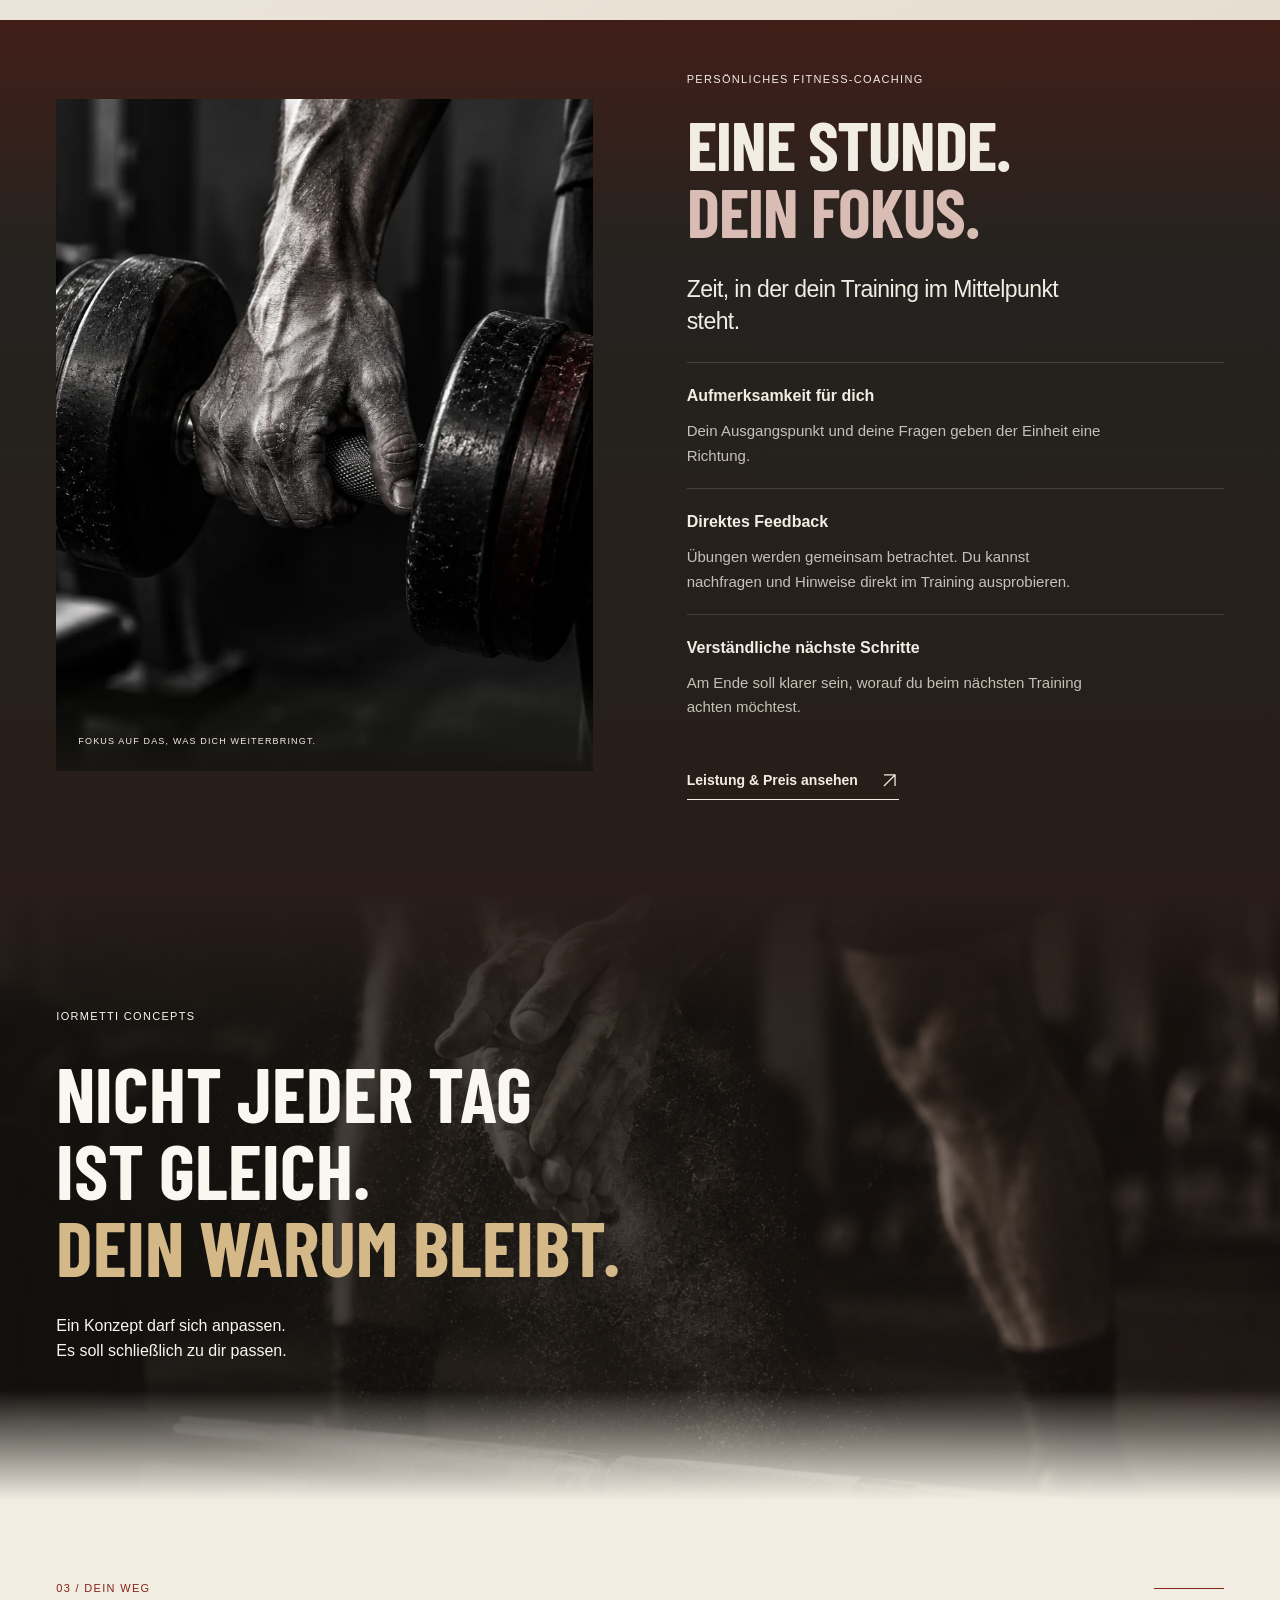
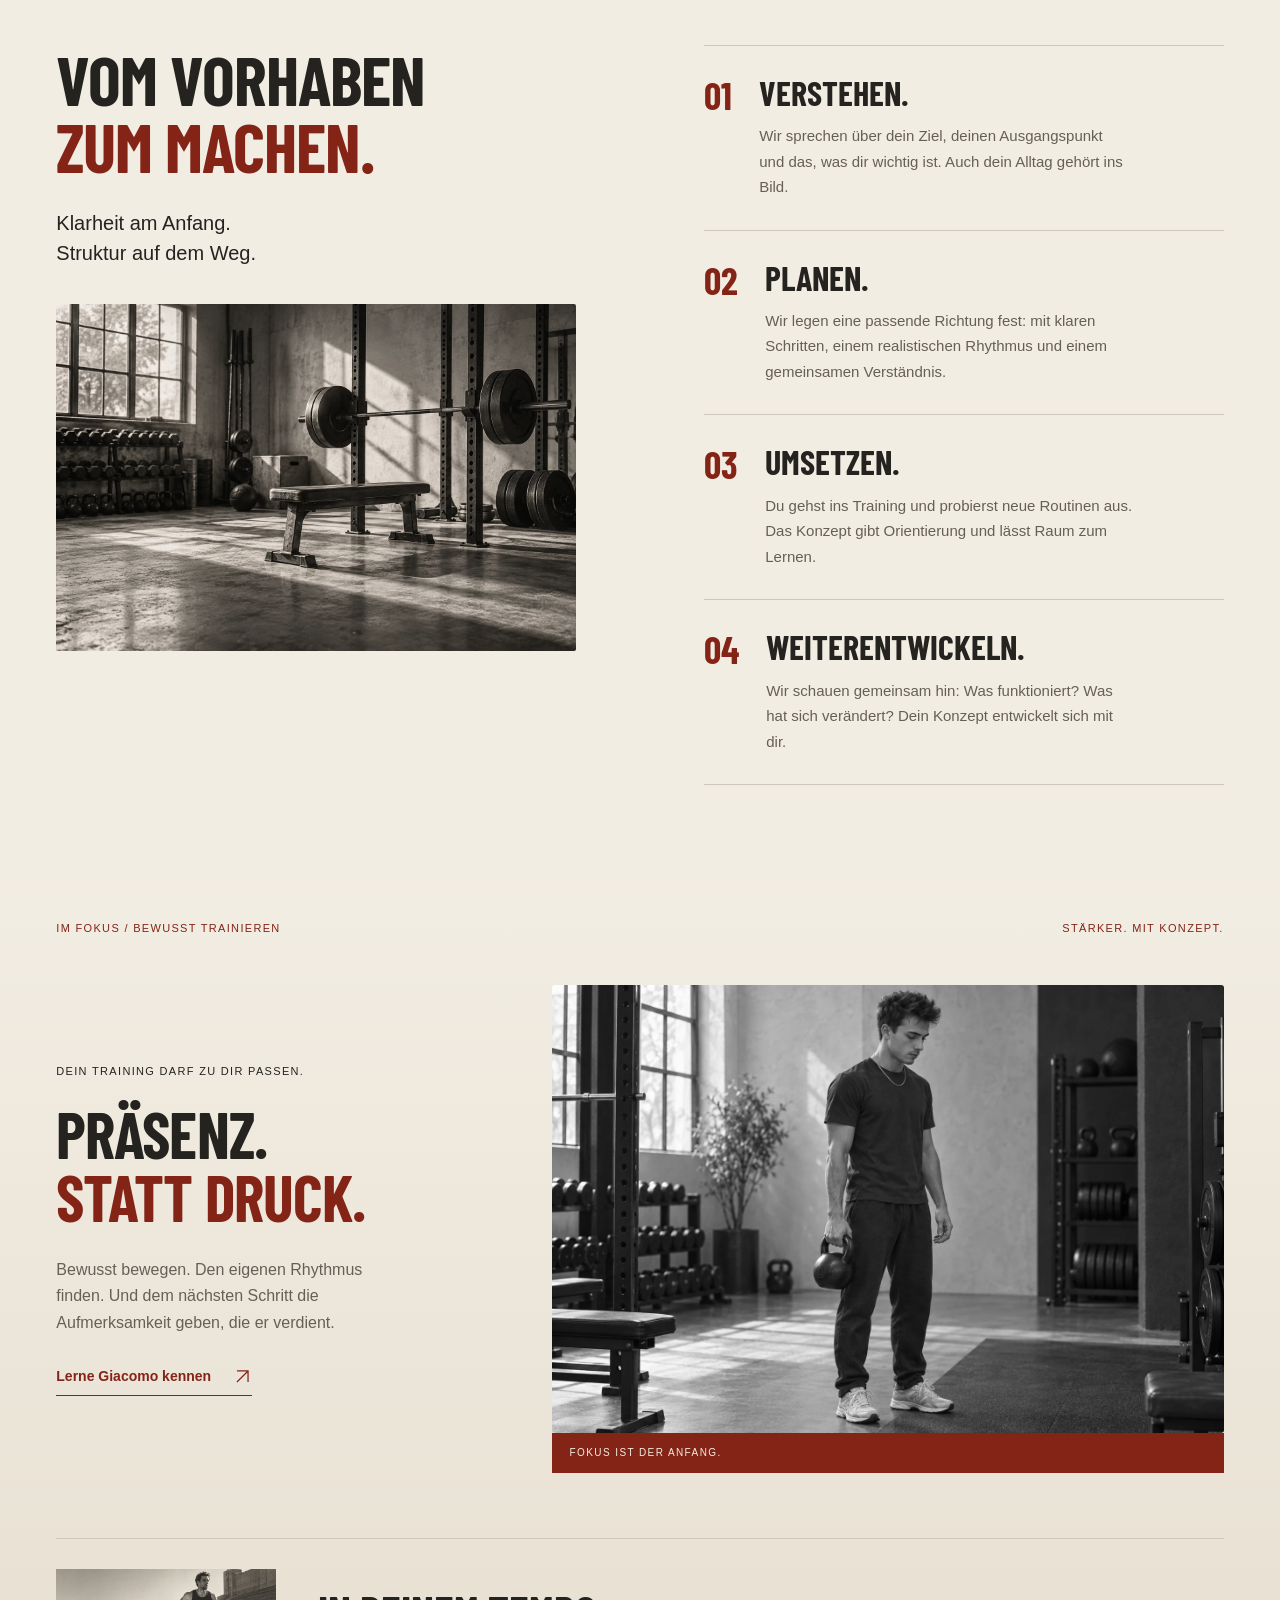
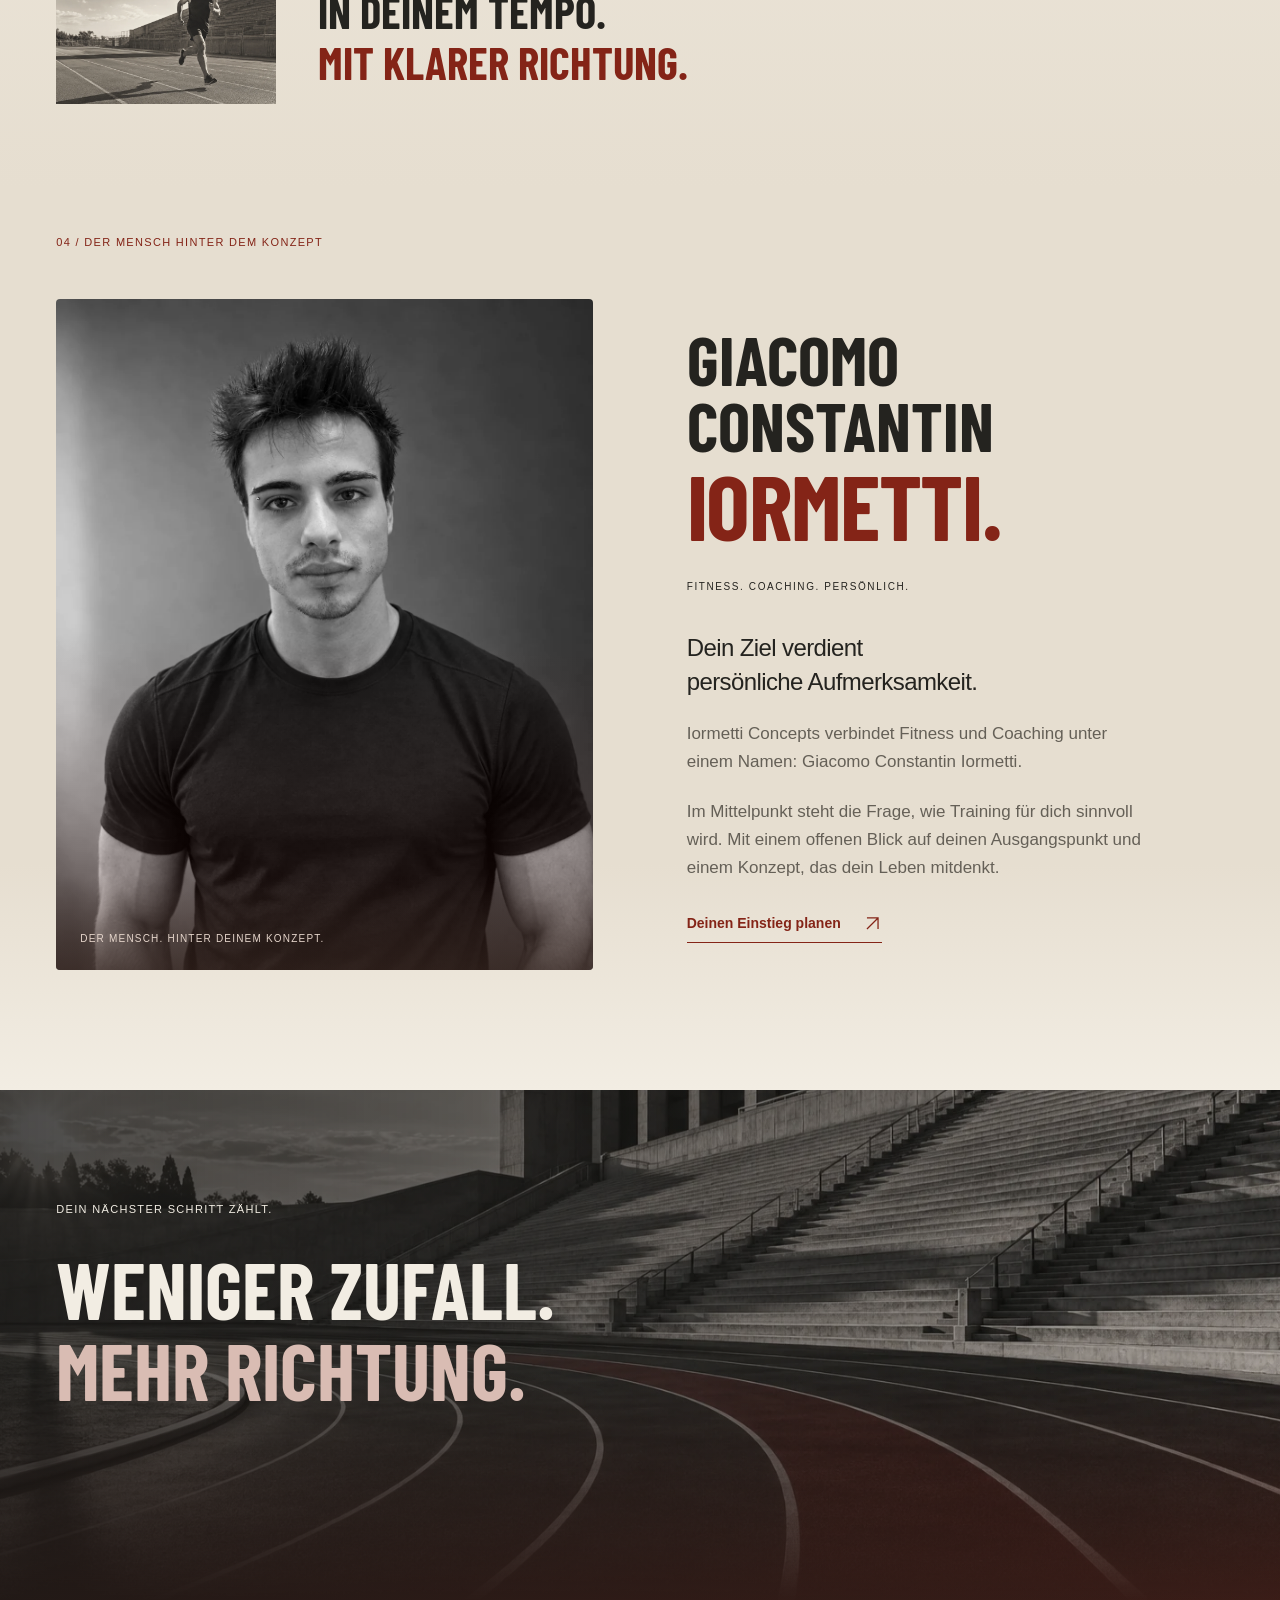
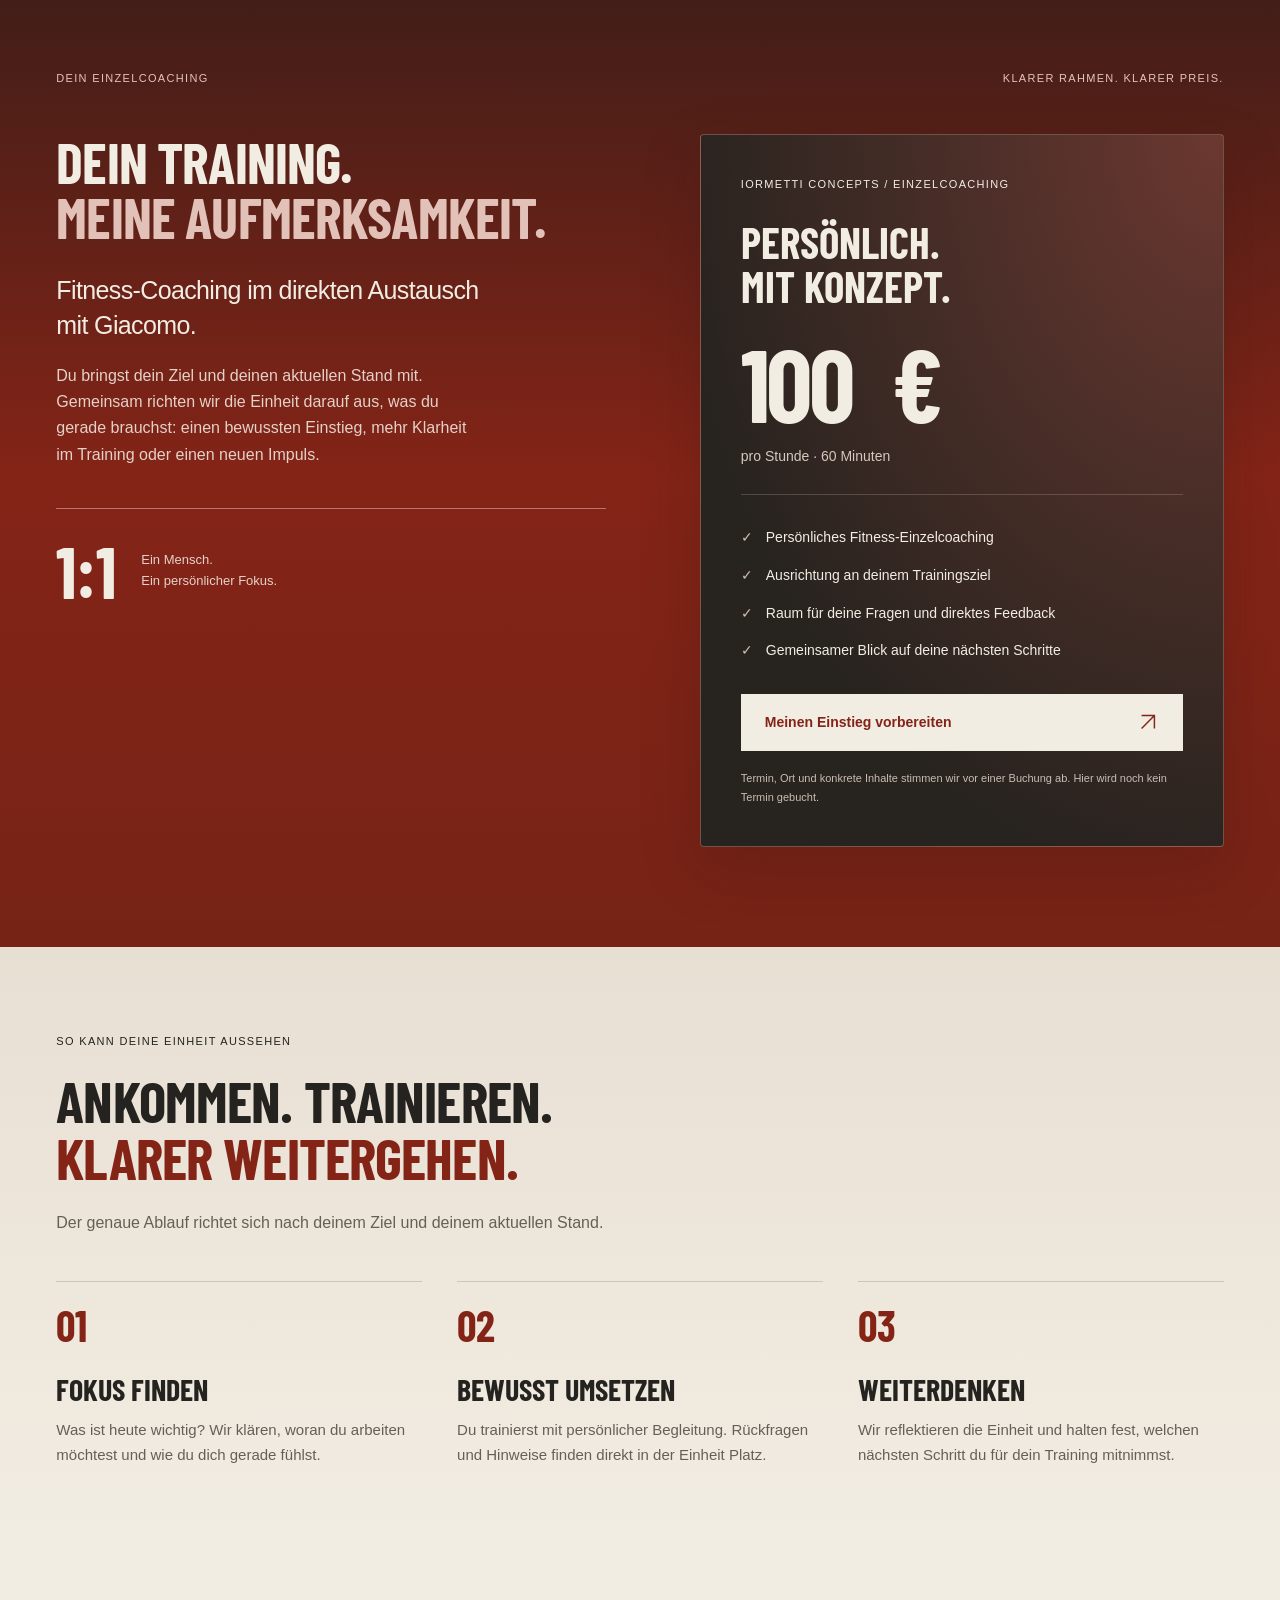
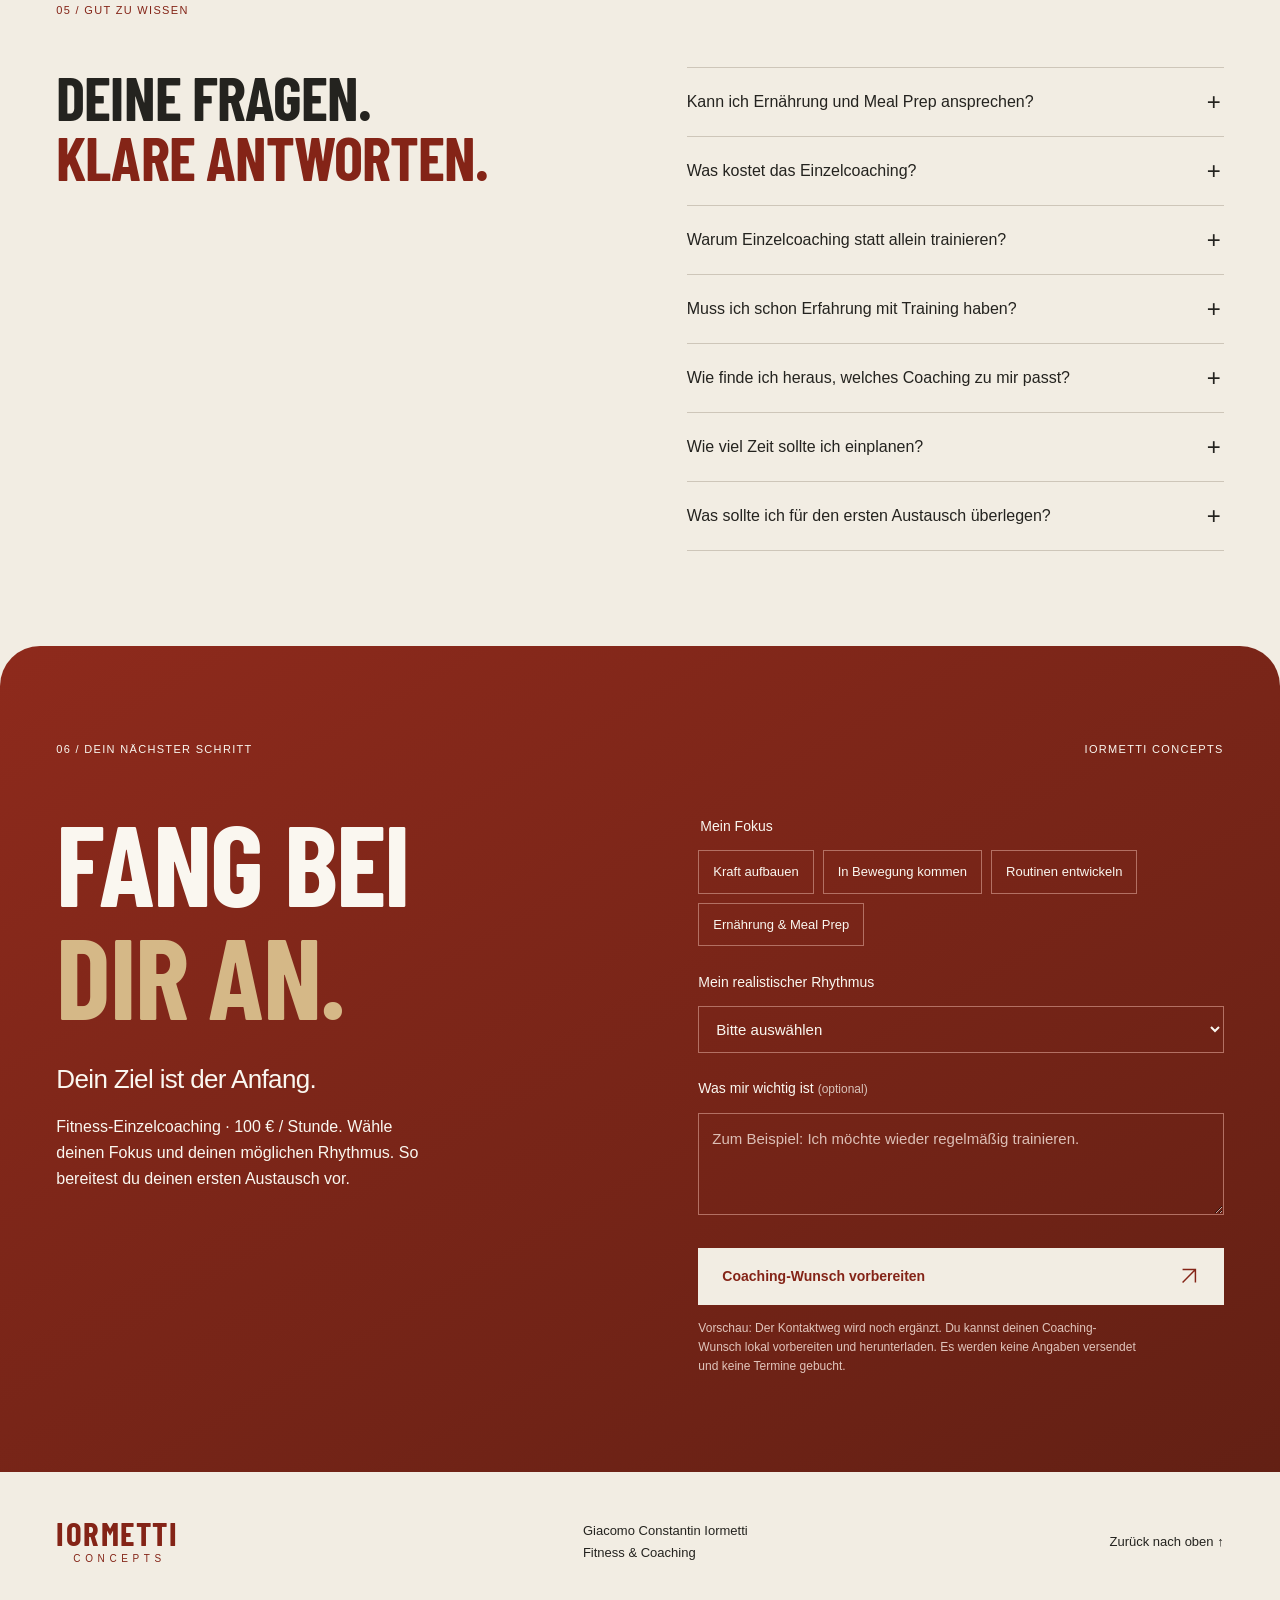
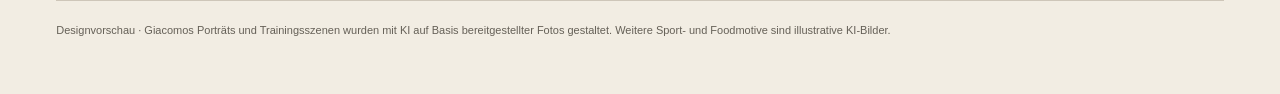
==== commit 4f705edc: "Deploy meal prep, DE/EN/IT language editions and smooth motion refinements" ====
--- a/index.html
+++ b/index.html
@@ -1,58 +1,66 @@
-<!doctype html>
+<!DOCTYPE html>
+
 <html lang="de">
 <head>
-  <meta charset="utf-8"><meta name="viewport" content="width=device-width,initial-scale=1">
-  <title>Iormetti Concepts · Fitness-Einzelcoaching · 100 € / Stunde</title>
-  <meta name="description" content="Iormetti Concepts von Giacomo Constantin Iormetti. Persönliches Fitness-Einzelcoaching für 100 € pro Stunde. Dein Ziel, individuelle Begleitung und ein Training, das in deinen Alltag passt.">
-  <meta name="robots" content="noindex,nofollow"><meta name="theme-color" content="#842417">
-  <link rel="icon" href="assets/favicon.svg" type="image/svg+xml"><link rel="stylesheet" href="styles.css?v=4">
-  <link rel="preload" href="assets/BarlowCondensed-Bold.ttf" as="font" type="font/ttf" crossorigin>
-  <script src="app.js?v=4" defer></script>
-</head>
+<meta charset="utf-8"/><meta content="width=device-width,initial-scale=1" name="viewport"/>
+<title>Iormetti Concepts · Fitness-Einzelcoaching · 100 € / Stunde</title>
+<meta content="Iormetti Concepts von Giacomo Constantin Iormetti. Persönliches Fitness-Einzelcoaching für 100 € pro Stunde. Dein Ziel, individuelle Begleitung und ein Training, das in deinen Alltag passt." name="description"/>
+<meta content="noindex,nofollow" name="robots"/><meta content="#842417" name="theme-color"/>
+<link href="assets/favicon.svg" rel="icon" type="image/svg+xml"/><link href="styles.css?v=5" rel="stylesheet"/>
+<link as="font" crossorigin="" href="assets/BarlowCondensed-Bold.ttf" rel="preload" type="font/ttf"/>
+<script defer="" src="app.js?v=5"></script>
+<link href="index.html" hreflang="de" rel="alternate"/><link href="en.html" hreflang="en" rel="alternate"/><link href="it.html" hreflang="it" rel="alternate"/></head>
 <body>
-<div class="reading-progress" aria-hidden="true"></div>
+<div aria-hidden="true" class="reading-progress"></div>
 <a class="skip" href="#main">Zum Inhalt</a>
 <header class="header">
-  <a class="brand" href="#start" aria-label="Iormetti Concepts – Start"><span class="brand-name">IORMETTI<span>CONCEPTS</span></span></a>
-  <nav class="desktop-nav" aria-label="Hauptnavigation"><a href="#konzept">Das Konzept</a><a href="#coaching">Coaching</a><a href="#giacomo">Giacomo</a><a href="#angebot">100 € / Stunde</a></nav>
-  <a class="header-cta" href="#angebot">1:1 Coaching <svg class="arrow-icon" viewBox="0 0 24 24" fill="none" stroke="currentColor" stroke-width="1.6" aria-hidden="true" focusable="false"><path d="M5 19 19 5M5 5h14v14"/></svg></a>
-  <button class="menu-toggle" aria-expanded="false" aria-controls="mobile-nav"><span>Menü</span><span class="menu-icon" aria-hidden="true"></span></button>
-  <nav id="mobile-nav" class="mobile-nav" aria-label="Mobile Navigation" hidden><a href="#konzept">Das Konzept</a><a href="#coaching">Coaching</a><a href="#ablauf">Dein Weg</a><a href="#giacomo">Giacomo</a><a href="#einstieg">Dein Einstieg <svg class="arrow-icon" viewBox="0 0 24 24" fill="none" stroke="currentColor" stroke-width="1.6" aria-hidden="true" focusable="false"><path d="M5 19 19 5M5 5h14v14"/></svg></a></nav>
+<a aria-label="Iormetti Concepts – Start" class="brand" href="#start"><span class="brand-name">IORMETTI<span>CONCEPTS</span></span></a>
+<nav aria-label="Hauptnavigation" class="desktop-nav"><a href="#konzept">Das Konzept</a><a href="#coaching">Coaching</a><a href="#ernaehrung">Ernährung</a><a href="#giacomo">Giacomo</a><a href="#angebot">100 € / Stunde</a></nav>
+<a class="header-cta" href="#angebot">1:1 Coaching <svg aria-hidden="true" class="arrow-icon" fill="none" focusable="false" stroke="currentColor" stroke-width="1.6" viewbox="0 0 24 24"><path d="M5 19 19 5M5 5h14v14"></path></svg></a>
+<nav aria-label="Sprache wählen" class="language-switch"><a aria-current="page" href="index.html" hreflang="de" lang="de">DE</a><a href="en.html" hreflang="en" lang="en">EN</a><a href="it.html" hreflang="it" lang="it">IT</a></nav>
+<button aria-controls="mobile-nav" aria-expanded="false" class="menu-toggle"><span>Menü</span><span aria-hidden="true" class="menu-icon"></span></button>
+<nav aria-label="Mobile Navigation" class="mobile-nav" hidden="" id="mobile-nav"><a href="#konzept">Das Konzept</a><a href="#coaching">Coaching</a><a href="#ablauf">Dein Weg</a><a href="#ernaehrung">Ernährung</a><a href="#giacomo">Giacomo</a><a href="#einstieg">Dein Einstieg <svg aria-hidden="true" class="arrow-icon" fill="none" focusable="false" stroke="currentColor" stroke-width="1.6" viewbox="0 0 24 24"><path d="M5 19 19 5M5 5h14v14"></path></svg></a></nav>
 </header>
 <main id="main">
-<section class="hero" id="start" aria-labelledby="hero-title">
-  <div class="hero-copy"><p class="eyebrow">FITNESS-EINZELCOACHING <span>MIT GIACOMO IORMETTI</span></p>
-    <h1 id="hero-title">DEIN ZIEL.<br><span>DEIN TRAINING.</span></h1>
-    <div class="hero-bottom"><div class="coach-badge"><img src="assets/portrait-v3.webp" alt="" width="56" height="56"><span>Fitness-Einzelcoaching · 100 € / Stunde</span></div><p>Persönliche Begleitung. Klare Schritte. Ein Training, das zu dir und deinem Alltag passt.</p><a class="button" href="#angebot">Dein 1:1 Coaching entdecken <svg class="arrow-icon" viewBox="0 0 24 24" fill="none" stroke="currentColor" stroke-width="1.6" aria-hidden="true" focusable="false"><path d="M5 19 19 5M5 5h14v14"/></svg></a></div>
-  </div>
-  <figure class="hero-visual portrait-hero runner-hero"><img src="assets/runner-v3.webp" alt="Giacomo als Läufer im Stadion – KI-gestaltete Szene auf Basis seiner Fotos" width="1536" height="1024" fetchpriority="high"><figcaption><span>DEIN FOKUS. MEINE AUFMERKSAMKEIT.<br>1:1 COACHING · 100 € / STUNDE</span><span class="figure-index">IC / 01</span></figcaption></figure>
-  <div class="hero-foot"><span>TRAINING MIT RICHTUNG.</span><a href="#konzept">Weiter entdecken <span aria-hidden="true">↓</span></a><span>PERSÖNLICH. DURCHDACHT. DEINS.</span></div>
+<section aria-labelledby="hero-title" class="hero" id="start">
+<div class="hero-copy"><p class="eyebrow">FITNESS-EINZELCOACHING <span>MIT GIACOMO IORMETTI</span></p>
+<h1 id="hero-title">DEIN ZIEL.<br/><span>DEIN TRAINING.</span></h1>
+<div class="hero-bottom"><div class="coach-badge"><img alt="" height="56" src="assets/portrait-v3.webp" width="56"/><span>Fitness-Einzelcoaching · 100 € / Stunde</span></div><p>Persönliche Begleitung. Klare Schritte. Ein Training, das zu dir und deinem Alltag passt.</p><a class="button" href="#angebot">Dein 1:1 Coaching entdecken <svg aria-hidden="true" class="arrow-icon" fill="none" focusable="false" stroke="currentColor" stroke-width="1.6" viewbox="0 0 24 24"><path d="M5 19 19 5M5 5h14v14"></path></svg></a></div>
+</div>
+<figure class="hero-visual portrait-hero runner-hero"><img alt="Giacomo als Läufer im Stadion – KI-gestaltete Szene auf Basis seiner Fotos" fetchpriority="high" height="1024" src="assets/runner-v3.webp" width="1536"/><figcaption><span>DEIN FOKUS. MEINE AUFMERKSAMKEIT.<br/>1:1 COACHING · 100 € / STUNDE</span><span class="figure-index">IC / 01</span></figcaption></figure>
+<div class="hero-foot"><span>TRAINING MIT RICHTUNG.</span><a href="#konzept">Weiter entdecken <span aria-hidden="true">↓</span></a><span>PERSÖNLICH. DURCHDACHT. DEINS.</span></div>
 </section>
-<section class="fit-section section" id="fuer-dich" aria-labelledby="fit-title"><div class="section-label"><span>DEIN AUSGANGSPUNKT</span><span>DU MUSST NICHT SCHON AM ZIEL SEIN.</span></div><div class="fit-intro"><h2 id="fit-title">DU WILLST MEHR.<br><em>ABER MIT PLAN.</em></h2><p class="lead">Vielleicht fehlt dir gerade nicht die Motivation.<br>Sondern eine klare Richtung.</p></div><div class="fit-cards"><article class="reveal"><span>01 / ANFANGEN</span><h3>WO FANGE ICH AN?</h3><p>Du möchtest trainieren, aber Übungen, Geräte und Ratschläge machen den Einstieg unübersichtlich. Im Einzelcoaching sortieren wir gemeinsam, was für deinen Start sinnvoll ist.</p></article><article class="reveal"><span>02 / WEITERKOMMEN</span><h3>WAS BRINGT MICH WEITER?</h3><p>Du trainierst bereits und möchtest bewusster vorgehen. Wir schauen auf dein Ziel, deine Ausführung und die Stellschrauben, die in deiner nächsten Einheit Aufmerksamkeit verdienen.</p></article><article class="reveal"><span>03 / DRANBLEIBEN</span><h3>WIE PASST ES IN MEIN LEBEN?</h3><p>Zwischen Arbeit und Alltag bleibt dein Training liegen. Wir arbeiten an einem realistischen Rhythmus und nächsten Schritten, die zu deiner verfügbaren Zeit passen.</p></article></div><a class="text-link" href="#angebot">So unterstützt dich das Einzelcoaching <svg class="arrow-icon" viewBox="0 0 24 24" fill="none" stroke="currentColor" stroke-width="1.6" aria-hidden="true" focusable="false"><path d="M5 19 19 5M5 5h14v14"/></svg></a></section>
-<section class="manifesto section" id="konzept" aria-labelledby="concept-title">
-  <div class="section-label"><span>01 / DAS KONZEPT</span><span class="short-line"></span></div>
-  <div class="manifesto-grid"><h2 id="concept-title">STÄRKE IST<br>MEHR ALS<br><em>MUSKELKRAFT.</em></h2><div class="manifesto-copy reveal"><p class="lead">Ein guter Plan beginnt bei dir.<br>Und funktioniert in deinem Alltag.</p><p>Was willst du erreichen? Was lässt sich mit deinem Leben verbinden? Daraus entsteht ein Konzept, das Training, Gewohnheiten und persönliche Begleitung zusammenbringt.</p><p>Es geht um Schritte, die du verstehst. Ein Training, hinter dem du stehst. Und darum, deinen eigenen Rhythmus zu finden.</p><a class="text-link" href="#ablauf">So entsteht dein Konzept <svg class="arrow-icon" viewBox="0 0 24 24" fill="none" stroke="currentColor" stroke-width="1.6" aria-hidden="true" focusable="false"><path d="M5 19 19 5M5 5h14v14"/></svg></a></div></div>
-  <div class="principles"><article><span class="ordinal">01</span><h3>KLARE RICHTUNG.</h3><p>Dein Ziel gibt den Rahmen. Dein Alltag bestimmt, wie wir ihn gestalten.</p></article><article><span class="ordinal">02</span><h3>BEWUSSTES TRAINING.</h3><p>Übungen und Belastung bekommen einen Sinn – passend zu deinem Ausgangspunkt.</p></article><article><span class="ordinal">03</span><h3>ECHTE ROUTINEN.</h3><p>Kleine Schritte und regelmäßige Reflexion helfen dir, deinen Weg zu finden.</p></article></div>
+<section aria-labelledby="fit-title" class="fit-section section" id="fuer-dich"><div class="section-label"><span>DEIN AUSGANGSPUNKT</span><span>DU MUSST NICHT SCHON AM ZIEL SEIN.</span></div><div class="fit-intro"><h2 id="fit-title">DU WILLST MEHR.<br/><em>ABER MIT PLAN.</em></h2><p class="lead">Vielleicht fehlt dir gerade nicht die Motivation.<br/>Sondern eine klare Richtung.</p></div><div class="fit-cards"><article class="reveal"><span>01 / ANFANGEN</span><h3>WO FANGE ICH AN?</h3><p>Du möchtest trainieren, aber Übungen, Geräte und Ratschläge machen den Einstieg unübersichtlich. Im Einzelcoaching sortieren wir gemeinsam, was für deinen Start sinnvoll ist.</p></article><article class="reveal"><span>02 / WEITERKOMMEN</span><h3>WAS BRINGT MICH WEITER?</h3><p>Du trainierst bereits und möchtest bewusster vorgehen. Wir schauen auf dein Ziel, deine Ausführung und die Stellschrauben, die in deiner nächsten Einheit Aufmerksamkeit verdienen.</p></article><article class="reveal"><span>03 / DRANBLEIBEN</span><h3>WIE PASST ES IN MEIN LEBEN?</h3><p>Zwischen Arbeit und Alltag bleibt dein Training liegen. Wir arbeiten an einem realistischen Rhythmus und nächsten Schritten, die zu deiner verfügbaren Zeit passen.</p></article></div><a class="text-link" href="#angebot">So unterstützt dich das Einzelcoaching <svg aria-hidden="true" class="arrow-icon" fill="none" focusable="false" stroke="currentColor" stroke-width="1.6" viewbox="0 0 24 24"><path d="M5 19 19 5M5 5h14v14"></path></svg></a></section>
+<section aria-labelledby="concept-title" class="manifesto section" id="konzept">
+<div class="section-label"><span>01 / DAS KONZEPT</span><span class="short-line"></span></div>
+<div class="manifesto-grid"><h2 id="concept-title">STÄRKE IST<br/>MEHR ALS<br/><em>MUSKELKRAFT.</em></h2><div class="manifesto-copy reveal"><p class="lead">Ein guter Plan beginnt bei dir.<br/>Und funktioniert in deinem Alltag.</p><p>Was willst du erreichen? Was lässt sich mit deinem Leben verbinden? Daraus entsteht ein Konzept, das Training, Gewohnheiten und persönliche Begleitung zusammenbringt.</p><p>Es geht um Schritte, die du verstehst. Ein Training, hinter dem du stehst. Und darum, deinen eigenen Rhythmus zu finden.</p><a class="text-link" href="#ablauf">So entsteht dein Konzept <svg aria-hidden="true" class="arrow-icon" fill="none" focusable="false" stroke="currentColor" stroke-width="1.6" viewbox="0 0 24 24"><path d="M5 19 19 5M5 5h14v14"></path></svg></a></div></div>
+<div class="principles"><article><span class="ordinal">01</span><h3>KLARE RICHTUNG.</h3><p>Dein Ziel gibt den Rahmen. Dein Alltag bestimmt, wie wir ihn gestalten.</p></article><article><span class="ordinal">02</span><h3>BEWUSSTES TRAINING.</h3><p>Übungen und Belastung bekommen einen Sinn – passend zu deinem Ausgangspunkt.</p></article><article><span class="ordinal">03</span><h3>ECHTE ROUTINEN.</h3><p>Kleine Schritte und regelmäßige Reflexion helfen dir, deinen Weg zu finden.</p></article></div>
 </section>
-<div class="chapter-ribbon" aria-hidden="true"><span>DEIN TEMPO.</span><span>DEINE RICHTUNG.</span><span>DEIN KONZEPT.</span></div>
-<section class="coaching section" id="coaching" aria-labelledby="coaching-title">
-  <div class="section-label"><span>02 / COACHING</span><span>DEIN AUSGANGSPUNKT ZÄHLT.</span></div>
-  <div class="section-heading"><h2 id="coaching-title">EIN KONZEPT.<br><em>DEINE MÖGLICHKEITEN.</em></h2><p>Vom ersten bewussten Schritt bis zum gezielten Training: Wir beginnen dort, wo du gerade stehst.</p></div>
-  <div class="service-grid"><article class="service reveal"><figure><img src="assets/training.webp" width="1122" height="1402" loading="lazy" alt="Athletin beim konzentrierten Krafttraining mit Kurzhanteln"><span>01 / TRAINING</span></figure><div><h3>KRAFT AUFBAUEN.</h3><p>Training mit Struktur. Gemeinsam schauen wir auf deine Ziele, deine Voraussetzungen und die nächsten sinnvollen Schritte.</p><a class="text-link" href="#einstieg" data-goal="Kraft aufbauen">Das ist mein Fokus <svg class="arrow-icon" viewBox="0 0 24 24" fill="none" stroke="currentColor" stroke-width="1.6" aria-hidden="true" focusable="false"><path d="M5 19 19 5M5 5h14v14"/></svg></a></div></article>
-  <article class="service reveal"><figure><img src="assets/mobility.webp" width="1122" height="1402" loading="lazy" alt="Anonymer Athlet bei einer ruhigen Mobilitätsübung"><span>02 / BEWEGUNG</span></figure><div><h3>IN BEWEGUNG KOMMEN.</h3><p>Ein Einstieg, der zu dir passt. Bewegung bekommt einen festen Platz in deinem Alltag – mit Raum für Erholung.</p><a class="text-link" href="#einstieg" data-goal="In Bewegung kommen">Das ist mein Fokus <svg class="arrow-icon" viewBox="0 0 24 24" fill="none" stroke="currentColor" stroke-width="1.6" aria-hidden="true" focusable="false"><path d="M5 19 19 5M5 5h14v14"/></svg></a></div></article>
-  <article class="service reveal"><figure><img src="assets/routine.webp" width="1536" height="1024" loading="lazy" alt="Zwei Erwachsene laufen gemeinsam auf einer Laufbahn"><span>03 / ROUTINEN</span></figure><div><h3>DRANBLEIBEN LERNEN.</h3><p>Aus einem Vorhaben wird ein Rhythmus. Wir betrachten, was dir hilft, und wo dein Plan noch besser in dein Leben passen kann.</p><a class="text-link" href="#einstieg" data-goal="Routinen entwickeln">Das ist mein Fokus <svg class="arrow-icon" viewBox="0 0 24 24" fill="none" stroke="currentColor" stroke-width="1.6" aria-hidden="true" focusable="false"><path d="M5 19 19 5M5 5h14v14"/></svg></a></div></article></div>
+<div aria-hidden="true" class="chapter-ribbon"><span>DEIN TEMPO.</span><span>DEINE RICHTUNG.</span><span>DEIN KONZEPT.</span></div>
+<section aria-labelledby="coaching-title" class="coaching section" id="coaching">
+<div class="section-label"><span>02 / COACHING</span><span>DEIN AUSGANGSPUNKT ZÄHLT.</span></div>
+<div class="section-heading"><h2 id="coaching-title">EIN KONZEPT.<br/><em>DEINE MÖGLICHKEITEN.</em></h2><p>Vom ersten bewussten Schritt bis zum gezielten Training: Wir beginnen dort, wo du gerade stehst.</p></div>
+<div class="service-grid"><article class="service reveal"><figure><img alt="Athletin beim konzentrierten Krafttraining mit Kurzhanteln" height="1402" loading="lazy" src="assets/training.webp" width="1122"/><span>01 / TRAINING</span></figure><div><h3>KRAFT AUFBAUEN.</h3><p>Training mit Struktur. Gemeinsam schauen wir auf deine Ziele, deine Voraussetzungen und die nächsten sinnvollen Schritte.</p><a class="text-link" data-goal="Kraft aufbauen" href="#einstieg">Das ist mein Fokus <svg aria-hidden="true" class="arrow-icon" fill="none" focusable="false" stroke="currentColor" stroke-width="1.6" viewbox="0 0 24 24"><path d="M5 19 19 5M5 5h14v14"></path></svg></a></div></article>
+<article class="service reveal"><figure><img alt="Anonymer Athlet bei einer ruhigen Mobilitätsübung" height="1402" loading="lazy" src="assets/mobility.webp" width="1122"/><span>02 / BEWEGUNG</span></figure><div><h3>IN BEWEGUNG KOMMEN.</h3><p>Ein Einstieg, der zu dir passt. Bewegung bekommt einen festen Platz in deinem Alltag – mit Raum für Erholung.</p><a class="text-link" data-goal="In Bewegung kommen" href="#einstieg">Das ist mein Fokus <svg aria-hidden="true" class="arrow-icon" fill="none" focusable="false" stroke="currentColor" stroke-width="1.6" viewbox="0 0 24 24"><path d="M5 19 19 5M5 5h14v14"></path></svg></a></div></article>
+<article class="service reveal"><figure><img alt="Zwei Erwachsene laufen gemeinsam auf einer Laufbahn" height="1024" loading="lazy" src="assets/routine.webp" width="1536"/><span>03 / ROUTINEN</span></figure><div><h3>DRANBLEIBEN LERNEN.</h3><p>Aus einem Vorhaben wird ein Rhythmus. Wir betrachten, was dir hilft, und wo dein Plan noch besser in dein Leben passen kann.</p><a class="text-link" data-goal="Routinen entwickeln" href="#einstieg">Das ist mein Fokus <svg aria-hidden="true" class="arrow-icon" fill="none" focusable="false" stroke="currentColor" stroke-width="1.6" viewbox="0 0 24 24"><path d="M5 19 19 5M5 5h14v14"></path></svg></a></div></article></div>
 </section>
-<section class="value-section section" aria-labelledby="value-title"><div class="value-photo"><img src="assets/strength-detail-v3.webp" width="1536" height="1024" loading="lazy" alt="Schwarz-Weiß-Detail einer Hand an einer Kurzhantel"><span>FOKUS AUF DAS, WAS DICH WEITERBRINGT.</span></div><div class="value-copy"><p class="eyebrow">PERSÖNLICHES FITNESS-COACHING</p><h2 id="value-title">EINE STUNDE.<br><em>DEIN FOKUS.</em></h2><p class="lead">Zeit, in der dein Training im Mittelpunkt steht.</p><dl class="value-list"><div><dt>Aufmerksamkeit für dich</dt><dd>Dein Ausgangspunkt und deine Fragen geben der Einheit eine Richtung.</dd></div><div><dt>Direktes Feedback</dt><dd>Übungen werden gemeinsam betrachtet. Du kannst nachfragen und Hinweise direkt im Training ausprobieren.</dd></div><div><dt>Verständliche nächste Schritte</dt><dd>Am Ende soll klarer sein, worauf du beim nächsten Training achten möchtest.</dd></div></dl><a class="text-link" href="#angebot">Leistung & Preis ansehen <svg class="arrow-icon" viewBox="0 0 24 24" fill="none" stroke="currentColor" stroke-width="1.6" aria-hidden="true" focusable="false"><path d="M5 19 19 5M5 5h14v14"/></svg></a></div></section>
-<section class="statement" aria-label="Unsere Haltung"><img src="assets/chalk.webp" width="1536" height="1024" loading="lazy" alt="Detailaufnahme von Händen mit Kreide vor dem Krafttraining"><div class="statement-content"><p class="eyebrow">IORMETTI CONCEPTS</p><p class="statement-title">NICHT JEDER TAG<br>IST GLEICH.<br><span>DEIN WARUM BLEIBT.</span></p><p>Ein Konzept darf sich anpassen.<br>Es soll schließlich zu dir passen.</p></div></section>
-<section class="process section" id="ablauf" aria-labelledby="process-title"><div class="section-label"><span>03 / DEIN WEG</span><span class="short-line"></span></div><div class="process-grid"><div><h2 id="process-title">VOM VORHABEN<br><em>ZUM MACHEN.</em></h2><p class="process-intro">Klarheit am Anfang.<br>Struktur auf dem Weg.</p><figure class="process-image"><img src="assets/studio.webp" width="1536" height="1024" loading="lazy" alt="Ruhiger Trainingsraum mit Bank und Gewichten im natürlichen Licht"></figure></div><ol class="steps"><li><span>01</span><div><h3>VERSTEHEN.</h3><p>Wir sprechen über dein Ziel, deinen Ausgangspunkt und das, was dir wichtig ist. Auch dein Alltag gehört ins Bild.</p></div></li><li><span>02</span><div><h3>PLANEN.</h3><p>Wir legen eine passende Richtung fest: mit klaren Schritten, einem realistischen Rhythmus und einem gemeinsamen Verständnis.</p></div></li><li><span>03</span><div><h3>UMSETZEN.</h3><p>Du gehst ins Training und probierst neue Routinen aus. Das Konzept gibt Orientierung und lässt Raum zum Lernen.</p></div></li><li><span>04</span><div><h3>WEITERENTWICKELN.</h3><p>Wir schauen gemeinsam hin: Was funktioniert? Was hat sich verändert? Dein Konzept entwickelt sich mit dir.</p></div></li></ol></div></section>
-<section class="training-story section" aria-labelledby="training-story-title"><div class="section-label"><span>IM FOKUS / BEWUSST TRAINIEREN</span><span>STÄRKER. MIT KONZEPT.</span></div><div class="training-story-grid"><div class="training-story-copy reveal"><p class="eyebrow">DEIN TRAINING DARF ZU DIR PASSEN.</p><h2 id="training-story-title">PRÄSENZ.<br><em>STATT DRUCK.</em></h2><p>Bewusst bewegen. Den eigenen Rhythmus finden. Und dem nächsten Schritt die Aufmerksamkeit geben, die er verdient.</p><a class="text-link" href="#giacomo">Lerne Giacomo kennen <svg class="arrow-icon" viewBox="0 0 24 24" fill="none" stroke="currentColor" stroke-width="1.6" aria-hidden="true" focusable="false"><path d="M5 19 19 5M5 5h14v14"/></svg></a></div><figure class="training-story-image reveal"><img src="assets/giacomo-training.webp" alt="Giacomo mit einer Kettlebell – KI-gestaltete Trainingsszene" width="1536" height="1024" loading="lazy"><figcaption>FOKUS IST DER ANFANG.</figcaption></figure></div><div class="athletic-strip"><figure><img src="assets/hero.webp" width="1536" height="1024" loading="lazy" alt="Illustrativer Läufer auf einer sonnigen Laufbahn"></figure><p>IN DEINEM TEMPO.<br><span>MIT KLARER RICHTUNG.</span></p></div></section>
-<section class="person section" id="giacomo" aria-labelledby="person-title"><div class="section-label"><span>04 / DER MENSCH HINTER DEM KONZEPT</span></div><div class="person-grid"><figure class="person-portrait reveal"><img src="assets/portrait-v3.webp" alt="Schwarz-Weiß-Porträt von Giacomo – KI-gestaltet auf Basis seiner Fotos" width="1122" height="1402" loading="lazy"><figcaption>DER MENSCH. HINTER DEINEM KONZEPT.</figcaption></figure><div class="person-editorial"><div class="person-name"><p>GIACOMO<br>CONSTANTIN</p><h2 id="person-title">IORMETTI.</h2><span>FITNESS. COACHING. PERSÖNLICH.</span></div><div class="person-copy"><p class="lead">Dein Ziel verdient<br>persönliche Aufmerksamkeit.</p><p>Iormetti Concepts verbindet Fitness und Coaching unter einem Namen: Giacomo Constantin Iormetti.</p><p>Im Mittelpunkt steht die Frage, wie Training für dich sinnvoll wird. Mit einem offenen Blick auf deinen Ausgangspunkt und einem Konzept, das dein Leben mitdenkt.</p><a class="text-link" href="#einstieg">Deinen Einstieg planen <svg class="arrow-icon" viewBox="0 0 24 24" fill="none" stroke="currentColor" stroke-width="1.6" aria-hidden="true" focusable="false"><path d="M5 19 19 5M5 5h14v14"/></svg></a></div></div></div></section>
-<section class="track-interlude" aria-label="Deine Richtung"><img src="assets/track-v3.webp" width="1536" height="1024" loading="lazy" alt="Stadion mit geschwungener Laufbahn und dezent roter Spur"><div class="track-copy reveal"><p class="eyebrow">DEIN NÄCHSTER SCHRITT ZÄHLT.</p><p>WENIGER ZUFALL.<br><span>MEHR RICHTUNG.</span></p></div></section>
-<section class="offer-section section" id="angebot" aria-labelledby="offer-title"><div class="section-label"><span>DEIN EINZELCOACHING</span><span>KLARER RAHMEN. KLARER PREIS.</span></div><div class="offer-grid"><div class="offer-intro"><h2 id="offer-title">DEIN TRAINING.<br><em>MEINE AUFMERKSAMKEIT.</em></h2><p class="lead">Fitness-Coaching im direkten Austausch mit Giacomo.</p><p>Du bringst dein Ziel und deinen aktuellen Stand mit. Gemeinsam richten wir die Einheit darauf aus, was du gerade brauchst: einen bewussten Einstieg, mehr Klarheit im Training oder einen neuen Impuls.</p><div class="offer-note"><span>1:1</span><p>Ein Mensch.<br>Ein persönlicher Fokus.</p></div></div><article class="price-card reveal" aria-label="Fitness-Einzelcoaching Preis"><p class="eyebrow">IORMETTI CONCEPTS / EINZELCOACHING</p><h3>PERSÖNLICH.<br>MIT KONZEPT.</h3><p class="price"><span>100 €</span><span>pro Stunde · 60 Minuten</span></p><ul><li>Persönliches Fitness-Einzelcoaching</li><li>Ausrichtung an deinem Trainingsziel</li><li>Raum für deine Fragen und direktes Feedback</li><li>Gemeinsamer Blick auf deine nächsten Schritte</li></ul><a class="button light" href="#einstieg">Meinen Einstieg vorbereiten <svg class="arrow-icon" viewBox="0 0 24 24" fill="none" stroke="currentColor" stroke-width="1.6" aria-hidden="true" focusable="false"><path d="M5 19 19 5M5 5h14v14"/></svg></a><p class="price-footnote">Termin, Ort und konkrete Inhalte stimmen wir vor einer Buchung ab. Hier wird noch kein Termin gebucht.</p></article></div></section>
-<section class="session-section section" aria-labelledby="session-title"><div class="session-header"><p class="eyebrow">SO KANN DEINE EINHEIT AUSSEHEN</p><h2 id="session-title">ANKOMMEN. TRAINIEREN.<br><em>KLARER WEITERGEHEN.</em></h2><p>Der genaue Ablauf richtet sich nach deinem Ziel und deinem aktuellen Stand.</p></div><div class="session-grid"><article class="reveal"><span>01</span><h3>FOKUS FINDEN</h3><p>Was ist heute wichtig? Wir klären, woran du arbeiten möchtest und wie du dich gerade fühlst.</p></article><article class="reveal"><span>02</span><h3>BEWUSST UMSETZEN</h3><p>Du trainierst mit persönlicher Begleitung. Rückfragen und Hinweise finden direkt in der Einheit Platz.</p></article><article class="reveal"><span>03</span><h3>WEITERDENKEN</h3><p>Wir reflektieren die Einheit und halten fest, welchen nächsten Schritt du für dein Training mitnimmst.</p></article></div></section>
-<section class="faq section" aria-labelledby="faq-title"><div class="section-label"><span>05 / GUT ZU WISSEN</span></div><div class="faq-grid"><h2 id="faq-title">DEINE FRAGEN.<br><em>KLARE ANTWORTEN.</em></h2><div class="questions"><details><summary>Was kostet das Einzelcoaching?</summary><p>Das Fitness-Einzelcoaching kostet 100 € pro Stunde (60 Minuten). Termin, Ort und konkrete Inhalte werden vor einer Buchung abgestimmt.</p></details><details><summary>Warum Einzelcoaching statt allein trainieren?</summary><p>Im Einzelcoaching hast du Raum für deine Fragen und bekommst persönliche Rückmeldung. Das kann dir helfen, dein Training bewusster zu gestalten und deine nächsten Schritte klarer einzuordnen.</p></details><details><summary>Muss ich schon Erfahrung mit Training haben?</summary><p>Dein bisheriges Training ist ein Ausgangspunkt für das Gespräch. Sag einfach, wo du stehst und was du dir wünschst. Daraus lässt sich klären, welche Begleitung zu dir passt.</p></details><details><summary>Wie finde ich heraus, welches Coaching zu mir passt?</summary><p>Beginne mit deinem Ziel: mehr Kraft, mehr Bewegung oder verlässlichere Routinen. Im persönlichen Austausch werden daraus konkrete nächste Schritte.</p></details><details><summary>Wie viel Zeit sollte ich einplanen?</summary><p>Das hängt von deinem Ziel und deinem Alltag ab. Dein verfügbarer Zeitrahmen gehört deshalb von Anfang an zur Planung.</p></details><details><summary>Was sollte ich für den ersten Austausch überlegen?</summary><p>Was möchtest du verändern? Wie sieht dein Training aktuell aus? Welcher Rhythmus wäre realistisch? Drei ehrliche Antworten reichen als guter Gesprächseinstieg.</p></details></div></div></section>
-<section class="entry section" id="einstieg" aria-labelledby="entry-title"><div class="section-label"><span>06 / DEIN NÄCHSTER SCHRITT</span><span>IORMETTI CONCEPTS</span></div><div class="entry-grid"><div><h2 id="entry-title">FANG BEI<br><em>DIR AN.</em></h2><p class="lead">Dein Ziel ist der Anfang.</p><p>Fitness-Einzelcoaching · 100 € / Stunde. Wähle deinen Fokus und deinen möglichen Rhythmus. So bereitest du deinen ersten Austausch vor.</p></div><form id="entry-form"><fieldset><legend>Mein Fokus</legend><div class="goal-options"><label><input type="radio" name="goal" value="Kraft aufbauen" required><span>Kraft aufbauen</span></label><label><input type="radio" name="goal" value="In Bewegung kommen"><span>In Bewegung kommen</span></label><label><input type="radio" name="goal" value="Routinen entwickeln"><span>Routinen entwickeln</span></label></div></fieldset><label class="field-label" for="rhythm">Mein realistischer Rhythmus</label><select id="rhythm" name="rhythm" required><option value="">Bitte auswählen</option><option>Einmal pro Woche</option><option>Zweimal pro Woche</option><option>Dreimal pro Woche oder öfter</option><option>Das möchte ich gemeinsam herausfinden</option></select><label class="field-label" for="note">Was mir wichtig ist <span>(optional)</span></label><textarea id="note" name="note" rows="3" maxlength="600" placeholder="Zum Beispiel: Ich möchte wieder regelmäßig trainieren."></textarea><button class="button light" type="submit" disabled>Coaching-Wunsch vorbereiten <svg class="arrow-icon" viewBox="0 0 24 24" fill="none" stroke="currentColor" stroke-width="1.6" aria-hidden="true" focusable="false"><path d="M5 19 19 5M5 5h14v14"/></svg></button><noscript><p>Für die lokale Gesprächsnotiz bitte JavaScript aktivieren. Das Formular ist ohne JavaScript gesperrt; es werden keine Angaben gesendet.</p></noscript><p class="form-note">Vorschau: Der Kontaktweg wird noch ergänzt. Du kannst deinen Coaching-Wunsch lokal vorbereiten und herunterladen. Es werden keine Angaben versendet und keine Termine gebucht.</p><div id="entry-result" class="entry-result" hidden tabindex="-1" role="status"><h3>DEIN COACHING-WUNSCH STEHT.</h3><p id="result-copy"></p><button class="text-link" id="download-note" type="button">Notiz herunterladen ↓</button></div></form></div></section>
+<section aria-labelledby="nutrition-title" class="nutrition section" id="ernaehrung">
+<div class="section-label"><span>ERNÄHRUNG / MEAL PREP</span><span>DEIN ALLTAG. MITGEDACHT.</span></div>
+<div class="nutrition-grid"><div class="nutrition-copy"><p class="eyebrow">GUT GEPLANT. ENTSPANNT GEGESSEN.</p><h2 id="nutrition-title">DEIN TRAINING.<br/><em>DEIN TELLER.</em></h2><p class="lead">Ein Konzept, das über das Studio hinausdenkt.</p><p>Zwischen Training, Arbeit und Alltag muss Essen praktisch bleiben. Gemeinsam kannst du mit Giacomo einfache Essensroutinen, deinen Einkauf und die Vorbereitung deiner Mahlzeiten durchdenken.</p><p>Meal Prep bedeutet hier: Lieblingsgerichte planen, einzelne Zutaten vorbereiten und flexibel kombinieren. Was davon in dein Coaching passt, besprechen wir vorab.</p><a class="text-link" data-goal="Ernährung &amp; Meal Prep" href="#einstieg">Ernährung als Fokus wählen <svg aria-hidden="true" class="arrow-icon" fill="none" stroke="currentColor" stroke-width="1.6" viewbox="0 0 24 24"><path d="M5 19 19 5M5 5h14v14"></path></svg></a></div><figure class="nutrition-photo reveal"><img alt="Vorbereitete Mahlzeiten mit Quinoa, Gemüse und Kichererbsen auf dunklem Stein" height="1024" loading="lazy" src="assets/meal-prep-v5.webp" width="1536"/><figcaption>MEHR VORBEREITUNG. WENIGER ALLTAGSSTRESS.</figcaption></figure></div>
+<div class="prep-heading"><span class="prep-number" data-count="3"><span aria-hidden="true">3</span><span class="sr-only">3</span></span><div><p class="eyebrow">SCHRITTE FÜR DEINEN MEAL-PREP-START</p><p>Ein einfacher Rahmen. Kein starrer Wochenplan.</p></div></div>
+<div class="prep-grid"><article class="reveal"><span>01 / PLANEN</span><h3>DEINE WOCHE IM BLICK.</h3><p>Welche Tage werden voll? Welche Gerichte isst du gern? Plane passende Mahlzeiten und bündele deinen Einkauf in einer übersichtlichen Liste.</p></article><article class="reveal"><span>02 / VORBEREITEN</span><h3>BAUSTEINE STATT AUFWAND.</h3><p>Bereite ausgewählte Komponenten vor: etwa eine Getreidebeilage, Gemüse und einen Dip. So musst du für die nächste Mahlzeit nicht wieder bei null anfangen.</p></article><article class="reveal"><span>03 / KOMBINIEREN</span><h3>ABWECHSLUNG BEHALTEN.</h3><p>Eine Basis, verschiedene Ideen: als Bowl, im Wrap oder als Beilage. Passe die Kombination an deinen Geschmack und deinen Tagesablauf an.</p></article></div>
+<div class="prep-example"><p class="eyebrow">DEIN BAUKASTEN / EIN BEISPIEL</p><p>Quinoa + Ofengemüse + Kichererbsen + ein Dip deiner Wahl.</p><span>Heute eine Bowl. Beim nächsten Mal eine Füllung für deinen Wrap.</span></div></section>
+<section aria-labelledby="value-title" class="value-section section"><div class="value-photo"><img alt="Schwarz-Weiß-Detail einer Hand an einer Kurzhantel" height="1024" loading="lazy" src="assets/strength-detail-v3.webp" width="1536"/><span>FOKUS AUF DAS, WAS DICH WEITERBRINGT.</span></div><div class="value-copy"><p class="eyebrow">PERSÖNLICHES FITNESS-COACHING</p><h2 id="value-title">EINE STUNDE.<br/><em>DEIN FOKUS.</em></h2><p class="lead">Zeit, in der dein Training im Mittelpunkt steht.</p><dl class="value-list"><div><dt>Aufmerksamkeit für dich</dt><dd>Dein Ausgangspunkt und deine Fragen geben der Einheit eine Richtung.</dd></div><div><dt>Direktes Feedback</dt><dd>Übungen werden gemeinsam betrachtet. Du kannst nachfragen und Hinweise direkt im Training ausprobieren.</dd></div><div><dt>Verständliche nächste Schritte</dt><dd>Am Ende soll klarer sein, worauf du beim nächsten Training achten möchtest.</dd></div></dl><a class="text-link" href="#angebot">Leistung &amp; Preis ansehen <svg aria-hidden="true" class="arrow-icon" fill="none" focusable="false" stroke="currentColor" stroke-width="1.6" viewbox="0 0 24 24"><path d="M5 19 19 5M5 5h14v14"></path></svg></a></div></section>
+<section aria-label="Unsere Haltung" class="statement"><img alt="Detailaufnahme von Händen mit Kreide vor dem Krafttraining" height="1024" loading="lazy" src="assets/chalk.webp" width="1536"/><div class="statement-content"><p class="eyebrow">IORMETTI CONCEPTS</p><p class="statement-title">NICHT JEDER TAG<br/>IST GLEICH.<br/><span>DEIN WARUM BLEIBT.</span></p><p>Ein Konzept darf sich anpassen.<br/>Es soll schließlich zu dir passen.</p></div></section>
+<section aria-labelledby="process-title" class="process section" id="ablauf"><div class="section-label"><span>03 / DEIN WEG</span><span class="short-line"></span></div><div class="process-grid"><div><h2 id="process-title">VOM VORHABEN<br/><em>ZUM MACHEN.</em></h2><p class="process-intro">Klarheit am Anfang.<br/>Struktur auf dem Weg.</p><figure class="process-image"><img alt="Ruhiger Trainingsraum mit Bank und Gewichten im natürlichen Licht" height="1024" loading="lazy" src="assets/studio.webp" width="1536"/></figure></div><ol class="steps"><li><span>01</span><div><h3>VERSTEHEN.</h3><p>Wir sprechen über dein Ziel, deinen Ausgangspunkt und das, was dir wichtig ist. Auch dein Alltag gehört ins Bild.</p></div></li><li><span>02</span><div><h3>PLANEN.</h3><p>Wir legen eine passende Richtung fest: mit klaren Schritten, einem realistischen Rhythmus und einem gemeinsamen Verständnis.</p></div></li><li><span>03</span><div><h3>UMSETZEN.</h3><p>Du gehst ins Training und probierst neue Routinen aus. Das Konzept gibt Orientierung und lässt Raum zum Lernen.</p></div></li><li><span>04</span><div><h3>WEITERENTWICKELN.</h3><p>Wir schauen gemeinsam hin: Was funktioniert? Was hat sich verändert? Dein Konzept entwickelt sich mit dir.</p></div></li></ol></div></section>
+<section aria-labelledby="training-story-title" class="training-story section"><div class="section-label"><span>IM FOKUS / BEWUSST TRAINIEREN</span><span>STÄRKER. MIT KONZEPT.</span></div><div class="training-story-grid"><div class="training-story-copy reveal"><p class="eyebrow">DEIN TRAINING DARF ZU DIR PASSEN.</p><h2 id="training-story-title">PRÄSENZ.<br/><em>STATT DRUCK.</em></h2><p>Bewusst bewegen. Den eigenen Rhythmus finden. Und dem nächsten Schritt die Aufmerksamkeit geben, die er verdient.</p><a class="text-link" href="#giacomo">Lerne Giacomo kennen <svg aria-hidden="true" class="arrow-icon" fill="none" focusable="false" stroke="currentColor" stroke-width="1.6" viewbox="0 0 24 24"><path d="M5 19 19 5M5 5h14v14"></path></svg></a></div><figure class="training-story-image reveal"><img alt="Giacomo mit einer Kettlebell – KI-gestaltete Trainingsszene" height="1024" loading="lazy" src="assets/giacomo-training.webp" width="1536"/><figcaption>FOKUS IST DER ANFANG.</figcaption></figure></div><div class="athletic-strip"><figure><img alt="Illustrativer Läufer auf einer sonnigen Laufbahn" height="1024" loading="lazy" src="assets/hero.webp" width="1536"/></figure><p>IN DEINEM TEMPO.<br/><span>MIT KLARER RICHTUNG.</span></p></div></section>
+<section aria-labelledby="person-title" class="person section" id="giacomo"><div class="section-label"><span>04 / DER MENSCH HINTER DEM KONZEPT</span></div><div class="person-grid"><figure class="person-portrait reveal"><img alt="Schwarz-Weiß-Porträt von Giacomo – KI-gestaltet auf Basis seiner Fotos" height="1402" loading="lazy" src="assets/portrait-v3.webp" width="1122"/><figcaption>DER MENSCH. HINTER DEINEM KONZEPT.</figcaption></figure><div class="person-editorial"><div class="person-name"><p>GIACOMO<br/>CONSTANTIN</p><h2 id="person-title">IORMETTI.</h2><span>FITNESS. COACHING. PERSÖNLICH.</span></div><div class="person-copy"><p class="lead">Dein Ziel verdient<br/>persönliche Aufmerksamkeit.</p><p>Iormetti Concepts verbindet Fitness und Coaching unter einem Namen: Giacomo Constantin Iormetti.</p><p>Im Mittelpunkt steht die Frage, wie Training für dich sinnvoll wird. Mit einem offenen Blick auf deinen Ausgangspunkt und einem Konzept, das dein Leben mitdenkt.</p><a class="text-link" href="#einstieg">Deinen Einstieg planen <svg aria-hidden="true" class="arrow-icon" fill="none" focusable="false" stroke="currentColor" stroke-width="1.6" viewbox="0 0 24 24"><path d="M5 19 19 5M5 5h14v14"></path></svg></a></div></div></div></section>
+<section aria-label="Deine Richtung" class="track-interlude"><img alt="Stadion mit geschwungener Laufbahn und dezent roter Spur" height="1024" loading="lazy" src="assets/track-v3.webp" width="1536"/><div class="track-copy reveal"><p class="eyebrow">DEIN NÄCHSTER SCHRITT ZÄHLT.</p><p>WENIGER ZUFALL.<br/><span>MEHR RICHTUNG.</span></p></div></section>
+<section aria-labelledby="offer-title" class="offer-section section" id="angebot"><div class="section-label"><span>DEIN EINZELCOACHING</span><span>KLARER RAHMEN. KLARER PREIS.</span></div><div class="offer-grid"><div class="offer-intro"><h2 id="offer-title">DEIN TRAINING.<br/><em>MEINE AUFMERKSAMKEIT.</em></h2><p class="lead">Fitness-Coaching im direkten Austausch mit Giacomo.</p><p>Du bringst dein Ziel und deinen aktuellen Stand mit. Gemeinsam richten wir die Einheit darauf aus, was du gerade brauchst: einen bewussten Einstieg, mehr Klarheit im Training oder einen neuen Impuls.</p><div class="offer-note"><span>1:1</span><p>Ein Mensch.<br/>Ein persönlicher Fokus.</p></div></div><article aria-label="Fitness-Einzelcoaching Preis" class="price-card reveal"><p class="eyebrow">IORMETTI CONCEPTS / EINZELCOACHING</p><h3>PERSÖNLICH.<br/>MIT KONZEPT.</h3><p class="price"><span><span data-count="100"><span aria-hidden="true">100</span><span class="sr-only">100</span></span> €</span><span>pro Stunde · <span data-count="60"><span aria-hidden="true">60</span><span class="sr-only">60</span></span> Minuten</span></p><ul><li>Persönliches Fitness-Einzelcoaching</li><li>Ausrichtung an deinem Trainingsziel</li><li>Raum für deine Fragen und direktes Feedback</li><li>Gemeinsamer Blick auf deine nächsten Schritte</li></ul><a class="button light" href="#einstieg">Meinen Einstieg vorbereiten <svg aria-hidden="true" class="arrow-icon" fill="none" focusable="false" stroke="currentColor" stroke-width="1.6" viewbox="0 0 24 24"><path d="M5 19 19 5M5 5h14v14"></path></svg></a><p class="price-footnote">Termin, Ort und konkrete Inhalte stimmen wir vor einer Buchung ab. Hier wird noch kein Termin gebucht.</p></article></div></section>
+<section aria-labelledby="session-title" class="session-section section"><div class="session-header"><p class="eyebrow">SO KANN DEINE EINHEIT AUSSEHEN</p><h2 id="session-title">ANKOMMEN. TRAINIEREN.<br/><em>KLARER WEITERGEHEN.</em></h2><p>Der genaue Ablauf richtet sich nach deinem Ziel und deinem aktuellen Stand.</p></div><div class="session-grid"><article class="reveal"><span>01</span><h3>FOKUS FINDEN</h3><p>Was ist heute wichtig? Wir klären, woran du arbeiten möchtest und wie du dich gerade fühlst.</p></article><article class="reveal"><span>02</span><h3>BEWUSST UMSETZEN</h3><p>Du trainierst mit persönlicher Begleitung. Rückfragen und Hinweise finden direkt in der Einheit Platz.</p></article><article class="reveal"><span>03</span><h3>WEITERDENKEN</h3><p>Wir reflektieren die Einheit und halten fest, welchen nächsten Schritt du für dein Training mitnimmst.</p></article></div></section>
+<section aria-labelledby="faq-title" class="faq section"><div class="section-label"><span>05 / GUT ZU WISSEN</span></div><div class="faq-grid"><h2 id="faq-title">DEINE FRAGEN.<br/><em>KLARE ANTWORTEN.</em></h2><div class="questions"><details><summary>Kann ich Ernährung und Meal Prep ansprechen?</summary><p>Ja. Du kannst Essensroutinen, Einkaufsplanung und die Vorbereitung von Mahlzeiten als Fokus für deinen Austausch wählen. Den konkreten Umfang stimmen wir vorab ab.</p></details><details><summary>Was kostet das Einzelcoaching?</summary><p>Das Fitness-Einzelcoaching kostet 100 € pro Stunde (60 Minuten). Termin, Ort und konkrete Inhalte werden vor einer Buchung abgestimmt.</p></details><details><summary>Warum Einzelcoaching statt allein trainieren?</summary><p>Im Einzelcoaching hast du Raum für deine Fragen und bekommst persönliche Rückmeldung. Das kann dir helfen, dein Training bewusster zu gestalten und deine nächsten Schritte klarer einzuordnen.</p></details><details><summary>Muss ich schon Erfahrung mit Training haben?</summary><p>Dein bisheriges Training ist ein Ausgangspunkt für das Gespräch. Sag einfach, wo du stehst und was du dir wünschst. Daraus lässt sich klären, welche Begleitung zu dir passt.</p></details><details><summary>Wie finde ich heraus, welches Coaching zu mir passt?</summary><p>Beginne mit deinem Ziel: mehr Kraft, mehr Bewegung oder verlässlichere Routinen. Im persönlichen Austausch werden daraus konkrete nächste Schritte.</p></details><details><summary>Wie viel Zeit sollte ich einplanen?</summary><p>Das hängt von deinem Ziel und deinem Alltag ab. Dein verfügbarer Zeitrahmen gehört deshalb von Anfang an zur Planung.</p></details><details><summary>Was sollte ich für den ersten Austausch überlegen?</summary><p>Was möchtest du verändern? Wie sieht dein Training aktuell aus? Welcher Rhythmus wäre realistisch? Drei ehrliche Antworten reichen als guter Gesprächseinstieg.</p></details></div></div></section>
+<section aria-labelledby="entry-title" class="entry section" id="einstieg"><div class="section-label"><span>06 / DEIN NÄCHSTER SCHRITT</span><span>IORMETTI CONCEPTS</span></div><div class="entry-grid"><div><h2 id="entry-title">FANG BEI<br/><em>DIR AN.</em></h2><p class="lead">Dein Ziel ist der Anfang.</p><p>Fitness-Einzelcoaching · 100 € / Stunde. Wähle deinen Fokus und deinen möglichen Rhythmus. So bereitest du deinen ersten Austausch vor.</p></div><form id="entry-form"><fieldset><legend>Mein Fokus</legend><div class="goal-options"><label><input name="goal" required="" type="radio" value="Kraft aufbauen"/><span>Kraft aufbauen</span></label><label><input name="goal" type="radio" value="In Bewegung kommen"/><span>In Bewegung kommen</span></label><label><input name="goal" type="radio" value="Routinen entwickeln"/><span>Routinen entwickeln</span></label><label><input name="goal" type="radio" value="Ernährung &amp; Meal Prep"/><span>Ernährung &amp; Meal Prep</span></label></div></fieldset><label class="field-label" for="rhythm">Mein realistischer Rhythmus</label><select id="rhythm" name="rhythm" required=""><option value="">Bitte auswählen</option><option>Einmal pro Woche</option><option>Zweimal pro Woche</option><option>Dreimal pro Woche oder öfter</option><option>Das möchte ich gemeinsam herausfinden</option></select><label class="field-label" for="note">Was mir wichtig ist <span>(optional)</span></label><textarea id="note" maxlength="600" name="note" placeholder="Zum Beispiel: Ich möchte wieder regelmäßig trainieren." rows="3"></textarea><button class="button light" disabled="" type="submit">Coaching-Wunsch vorbereiten <svg aria-hidden="true" class="arrow-icon" fill="none" focusable="false" stroke="currentColor" stroke-width="1.6" viewbox="0 0 24 24"><path d="M5 19 19 5M5 5h14v14"></path></svg></button><noscript><p>Für die lokale Gesprächsnotiz bitte JavaScript aktivieren. Das Formular ist ohne JavaScript gesperrt; es werden keine Angaben gesendet.</p></noscript><p class="form-note">Vorschau: Der Kontaktweg wird noch ergänzt. Du kannst deinen Coaching-Wunsch lokal vorbereiten und herunterladen. Es werden keine Angaben versendet und keine Termine gebucht.</p><div class="entry-result" hidden="" id="entry-result" role="status" tabindex="-1"><h3>DEIN COACHING-WUNSCH STEHT.</h3><p id="result-copy"></p><button class="text-link" id="download-note" type="button">Notiz herunterladen ↓</button></div></form></div></section>
 </main>
-<aside class="coaching-dock" aria-label="Einzelcoaching Schnellzugriff"><div><strong>1:1 FITNESS-COACHING</strong><span>100 € / Stunde</span></div><a href="#angebot">Coaching ansehen <svg class="arrow-icon" viewBox="0 0 24 24" fill="none" stroke="currentColor" stroke-width="1.6" aria-hidden="true" focusable="false"><path d="M5 19 19 5M5 5h14v14"/></svg></a><button class="dock-close" type="button" aria-label="Coaching-Leiste schließen"><svg viewBox="0 0 24 24" fill="none" stroke="currentColor" stroke-width="1.6" aria-hidden="true" focusable="false"><path d="m6 6 12 12M6 18 18 6"/></svg></button></aside>
-<footer class="footer"><a class="brand" href="#start"><span class="brand-name">IORMETTI<span>CONCEPTS</span></span></a><p>Giacomo Constantin Iormetti<br>Fitness & Coaching</p><a href="#start" class="top-link">Zurück nach oben ↑</a><small>Designvorschau · Giacomos Porträts und Trainingsszenen wurden mit KI auf Basis bereitgestellter Fotos gestaltet. Weitere Sportmotive sind illustrative KI-Bilder.</small></footer>
+<aside aria-label="Einzelcoaching Schnellzugriff" class="coaching-dock"><div><strong>1:1 FITNESS-COACHING</strong><span>100 € / Stunde</span></div><a href="#angebot">Coaching ansehen <svg aria-hidden="true" class="arrow-icon" fill="none" focusable="false" stroke="currentColor" stroke-width="1.6" viewbox="0 0 24 24"><path d="M5 19 19 5M5 5h14v14"></path></svg></a><button aria-label="Coaching-Leiste schließen" class="dock-close" type="button"><svg aria-hidden="true" fill="none" focusable="false" stroke="currentColor" stroke-width="1.6" viewbox="0 0 24 24"><path d="m6 6 12 12M6 18 18 6"></path></svg></button></aside>
+<footer class="footer"><a class="brand" href="#start"><span class="brand-name">IORMETTI<span>CONCEPTS</span></span></a><p>Giacomo Constantin Iormetti<br/>Fitness &amp; Coaching</p><a class="top-link" href="#start">Zurück nach oben ↑</a><small>Designvorschau · Giacomos Porträts und Trainingsszenen wurden mit KI auf Basis bereitgestellter Fotos gestaltet. Weitere Sport- und Foodmotive sind illustrative KI-Bilder.</small></footer>
 </body></html>
--- a/styles.css
+++ b/styles.css
@@ -109,3 +109,48 @@
  .coaching-dock>div{flex:1;min-width:0}.coaching-dock strong{font-size:8px;letter-spacing:.02em}.coaching-dock>a{padding:10px;font-size:11px;gap:7px}.coaching-dock .arrow-icon{width:16px;height:16px;flex-basis:16px}
  .dock-close{flex-basis:40px;width:40px;height:44px;padding:10px}
 }
+
+/* Edition 5: nutrition, complete language editions and restrained motion. */
+.language-switch{display:flex;align-items:center;flex-shrink:0;gap:1px;color:var(--red)}
+.language-switch a{display:grid;place-items:center;min-width:32px;min-height:44px;font-size:11px;letter-spacing:.06em;border-bottom:2px solid transparent}
+.language-switch a[aria-current=page]{border-color:var(--red);font-weight:700}.language-switch a:hover{background:#8424170a}
+.header{gap:20px;background:var(--paper);backdrop-filter:none;-webkit-backdrop-filter:none}
+.desktop-nav{gap:18px;font-size:12px}.header-cta{padding:11px 15px;gap:12px}
+.nutrition{background:linear-gradient(145deg,var(--paper),#e6ded1);padding-top:90px;padding-bottom:90px}
+.nutrition-grid{display:grid;grid-template-columns:1fr 1.1fr;align-items:center;gap:7%}
+.nutrition h2{font-size:clamp(48px,5.8vw,88px);margin:22px 0 27px}
+.nutrition-copy>p:not(.eyebrow):not(.lead){font-size:16px;line-height:1.8;margin-top:20px;color:var(--muted)}
+.nutrition-photo{position:relative;overflow:hidden;border-radius:3px;align-self:stretch;min-height:450px}
+.nutrition-photo img{position:absolute;inset:0;object-position:48% center}
+.nutrition-photo figcaption{position:absolute;inset:auto 0 0;padding:60px 22px 20px;background:linear-gradient(transparent,#24231fdd);font-size:10px;letter-spacing:.1em;color:var(--paper)}
+.prep-heading{display:flex;align-items:center;gap:25px;border-top:1px solid var(--line);padding-top:35px;margin-top:60px}
+.prep-number{font:700 90px/1 var(--display);color:var(--red)}.prep-heading>div>p:last-child{font-size:16px;color:var(--muted);margin-top:8px}
+.prep-grid{display:grid;grid-template-columns:repeat(3,minmax(0,1fr));gap:35px;margin-top:32px}.prep-grid article{border-top:1px solid var(--line);padding-top:22px}
+.prep-grid article>span{font-size:10px;letter-spacing:.1em;color:var(--red)}.prep-grid h3{font-size:31px;margin:18px 0}.prep-grid p{font-size:15px;line-height:1.8;color:var(--muted)}
+.prep-example{margin-top:36px;border-left:2px solid var(--red);padding:10px 0 10px 22px}.prep-example>p:nth-child(2){font-size:20px;margin:12px 0 6px}.prep-example>span{font-size:14px;color:var(--muted)}
+[data-count]{display:inline-block;font-variant-numeric:tabular-nums;white-space:nowrap}
+[data-count="100"]{min-width:1.32em}[data-count="60"]{min-width:2ch}[data-count="3"]{min-width:.5em}
+.price>span:first-child [data-count]{font:inherit}
+/* One-time fades stay visible while scrolling back; no layout-changing highlights. */
+.motion .reveal{transform:none;transition:opacity .65s ease;transition-delay:0s!important}
+.motion .reveal.visible{opacity:1;transform:none}
+.steps li,.steps li.in-view{padding-left:0;background:none;transition:none}
+.person-portrait img{transform:none}.service:hover img{transform:none}.service img{transition:none}
+.service:first-child figure{aspect-ratio:1122/1402}.service:first-child img{object-fit:contain;object-position:center;transform:none}
+@media(max-width:1100px){.header-cta{display:none}.header{gap:14px}.desktop-nav{gap:14px}.nutrition-grid{gap:5%}}
+@media(max-width:760px){
+ .header{gap:12px}.header>.brand{margin-right:auto}.language-switch a{min-width:29px;font-size:10px}.menu-toggle{gap:8px;font-size:12px}.menu-icon{width:20px}
+ .mobile-nav:not([hidden]){max-height:calc(100dvh - 78px);overflow-y:auto;overscroll-behavior:contain}.mobile-nav>a{font-size:29px;padding:9px 0}
+ .nutrition{padding-top:55px;padding-bottom:55px}.nutrition-grid{display:flex;flex-direction:column;gap:32px;align-items:stretch}.nutrition h2{font-size:clamp(45px,11.8vw,76px)}
+ .nutrition-photo{min-height:0;aspect-ratio:4/3}.nutrition-photo figcaption{font-size:8px;padding:45px 16px 16px}
+ .prep-heading{margin-top:35px;padding-top:25px;gap:20px}.prep-number{font-size:76px}.prep-heading .eyebrow{font-size:9px}.prep-heading>div>p:last-child{font-size:14px}
+ .prep-grid{display:block;margin-top:25px}.prep-grid article+article{margin-top:27px}.prep-grid h3{font-size:30px}.prep-grid p{font-size:16px}.prep-example>p:nth-child(2){font-size:18px}
+ .statement>img,.value-photo img,.track-interlude>img{transform:none!important}
+ html[lang=it] .hero h1{font-size:clamp(40px,10.5vw,75px)}
+ html[lang=it] .section-heading h2{font-size:clamp(37px,9.2vw,66px)}
+ html[lang=it] .offer-intro h2{font-size:clamp(33px,8.2vw,60px)}
+}
+@media(prefers-reduced-motion:reduce){.motion .reveal{opacity:1;transition:none}.statement>img,.value-photo img,.track-interlude>img{transform:none!important}}
+.sr-only{position:absolute;width:1px;height:1px;padding:0;margin:-1px;overflow:hidden;clip:rect(0,0,0,0);white-space:nowrap;border:0}
+@media(max-width:380px){.header{padding-left:16px;padding-right:16px;gap:8px}.header .brand-name{font-size:25px}.menu-toggle>span:first-child{display:none}.language-switch a{min-width:28px}.hero-foot>span{font-size:8px}}
+@media(min-width:761px){html[lang=it] .hero h1{font-size:clamp(54px,6.1vw,112px)}}
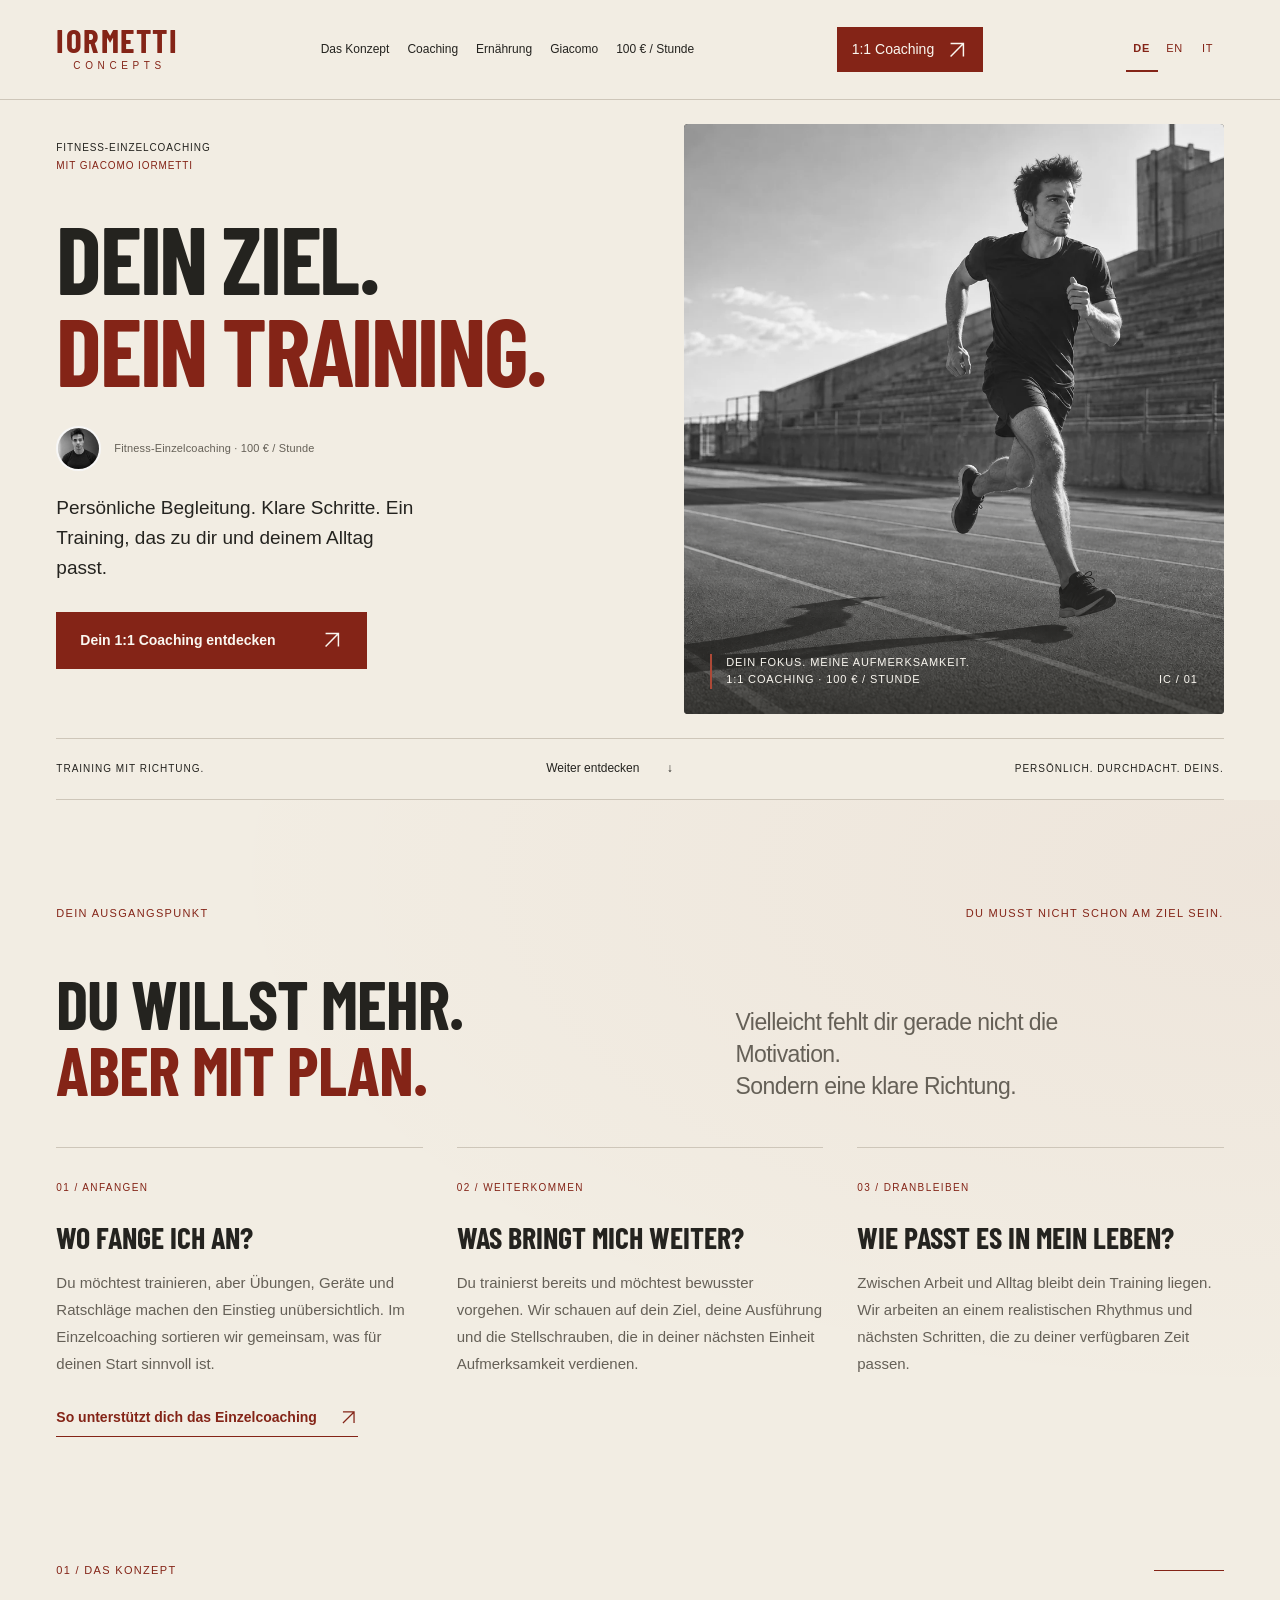
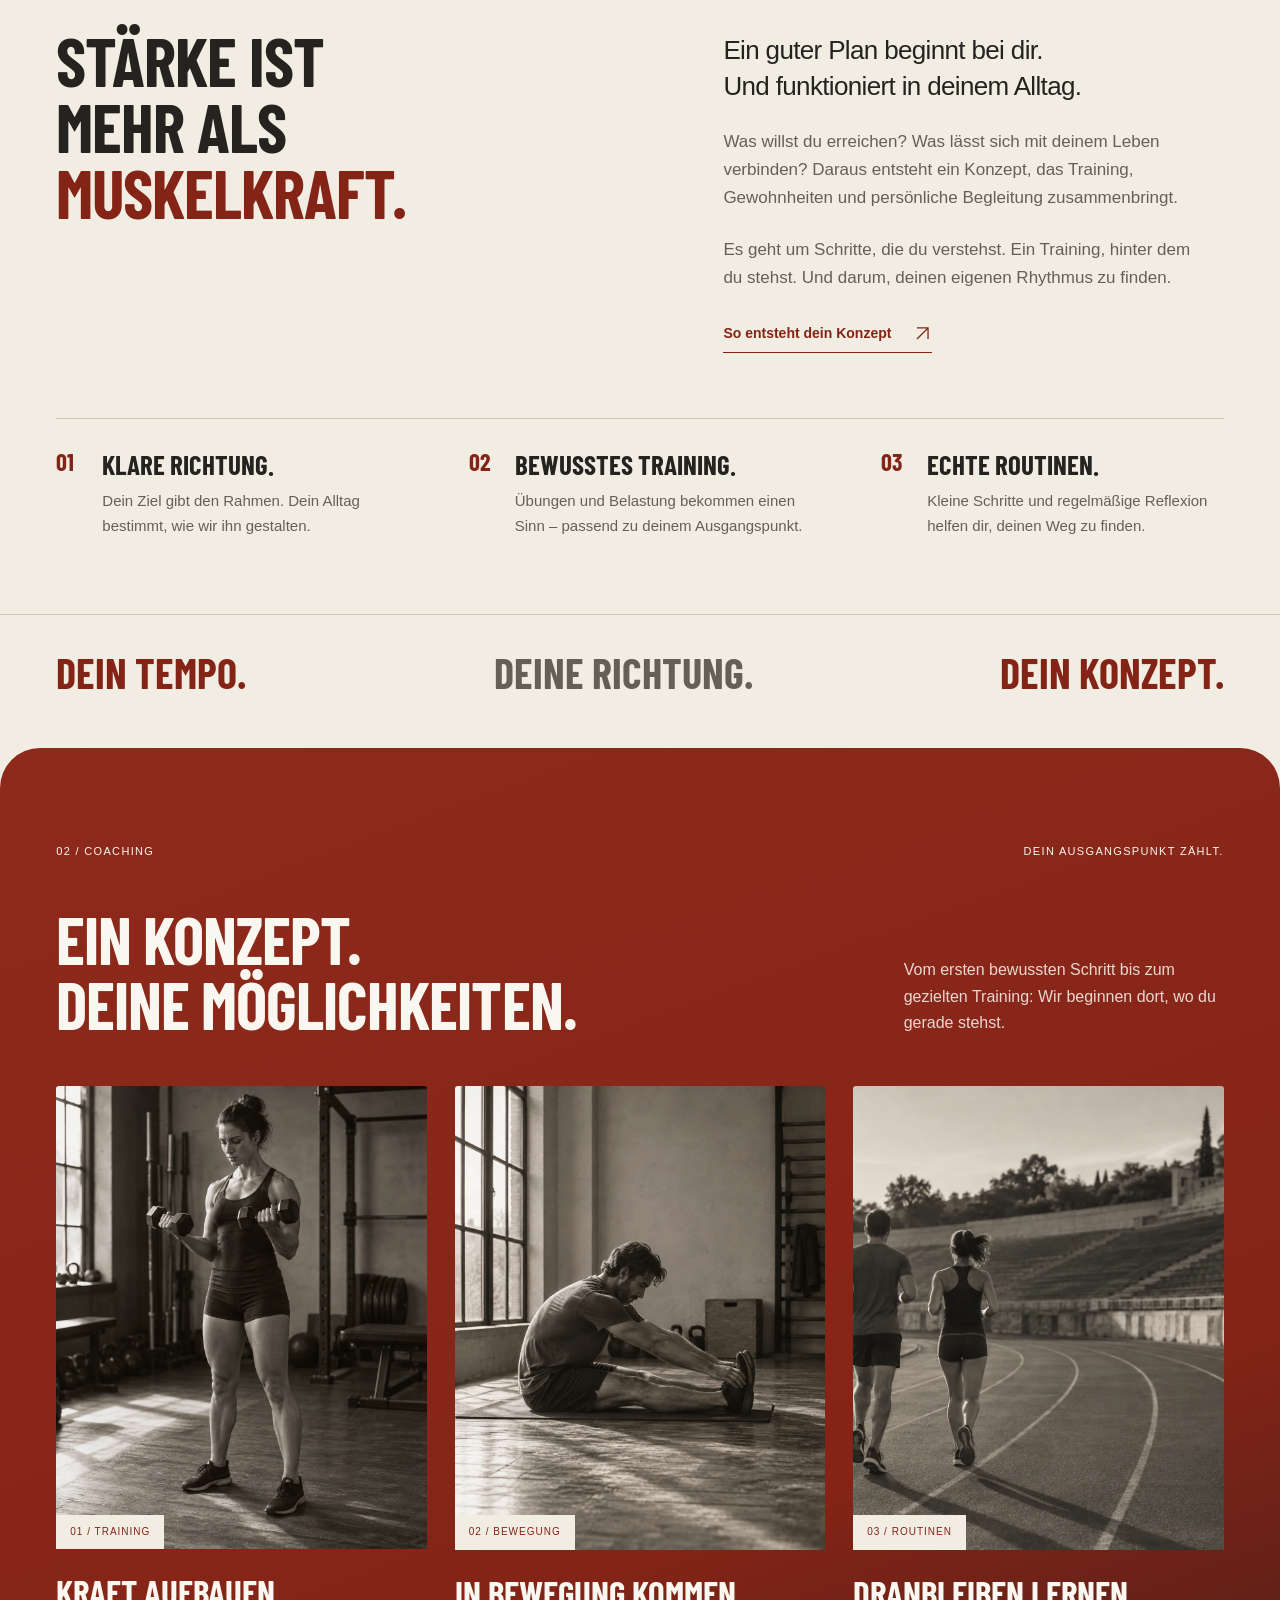
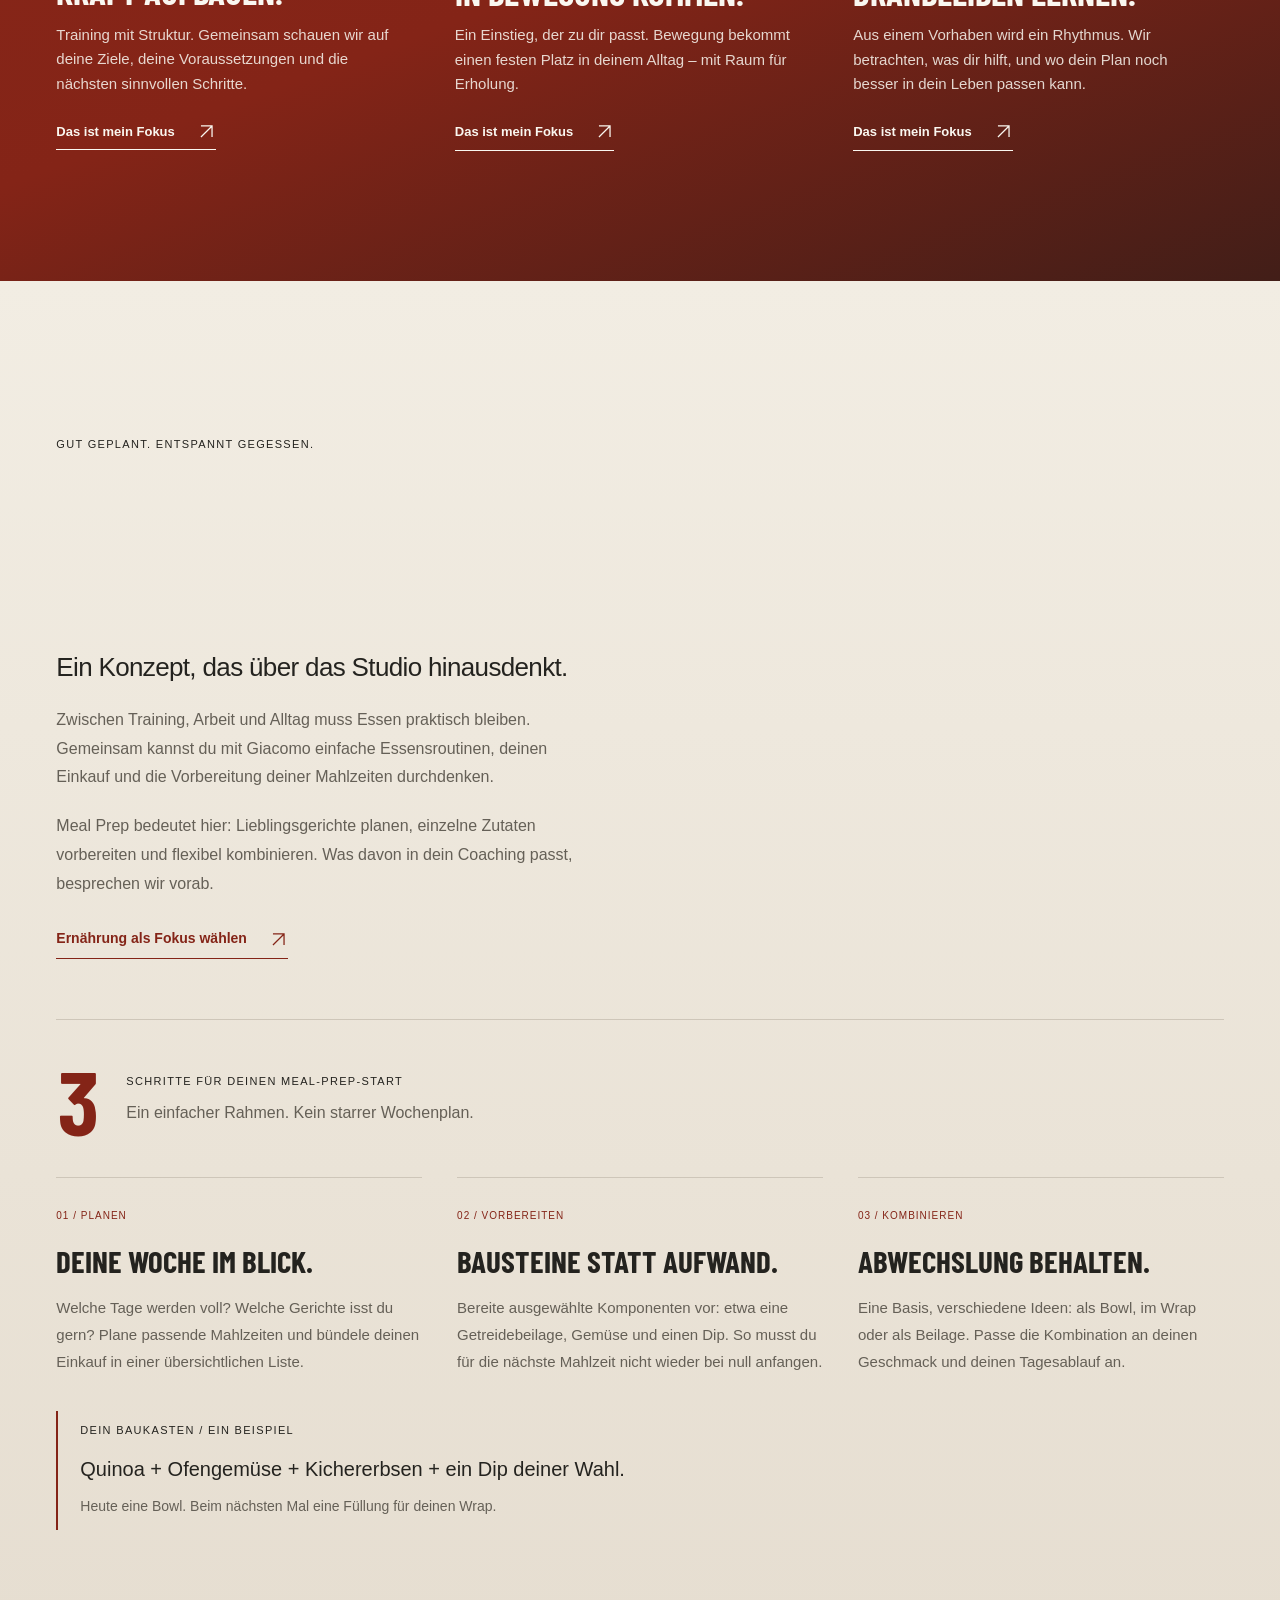
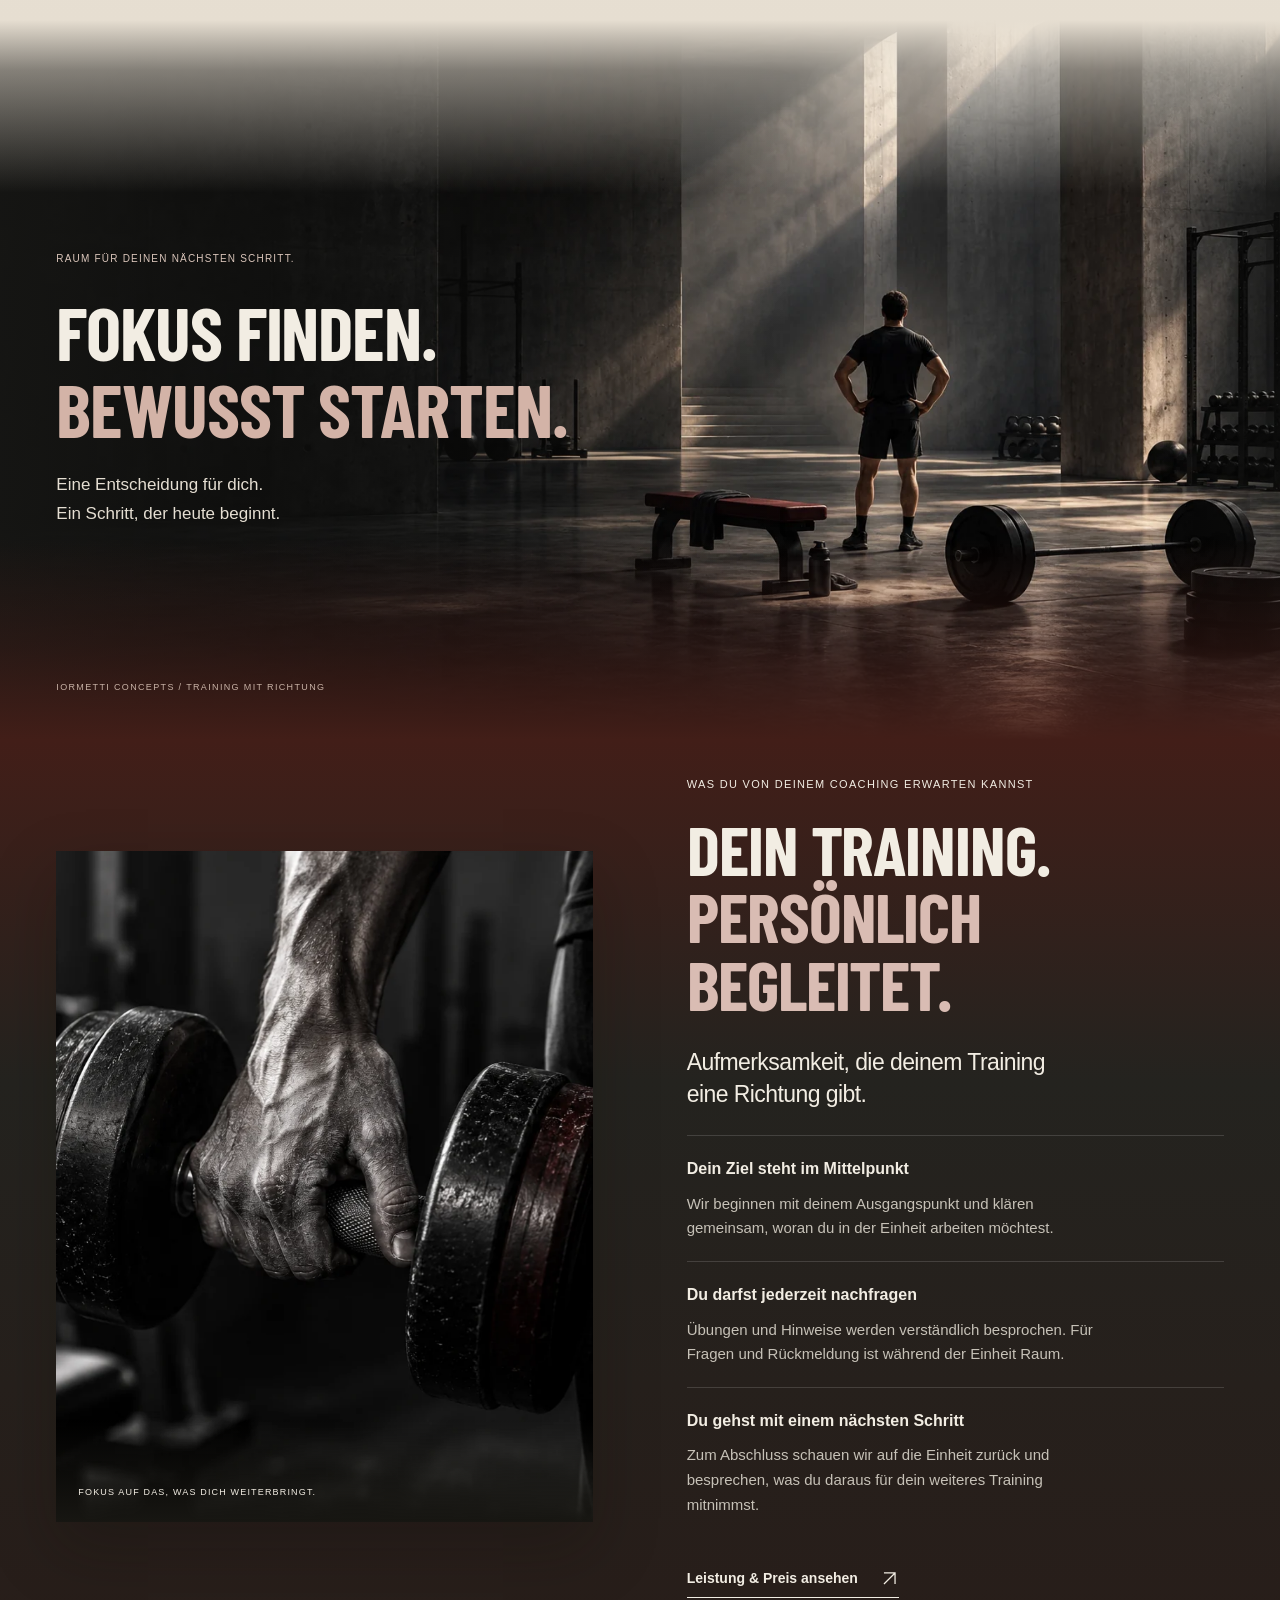
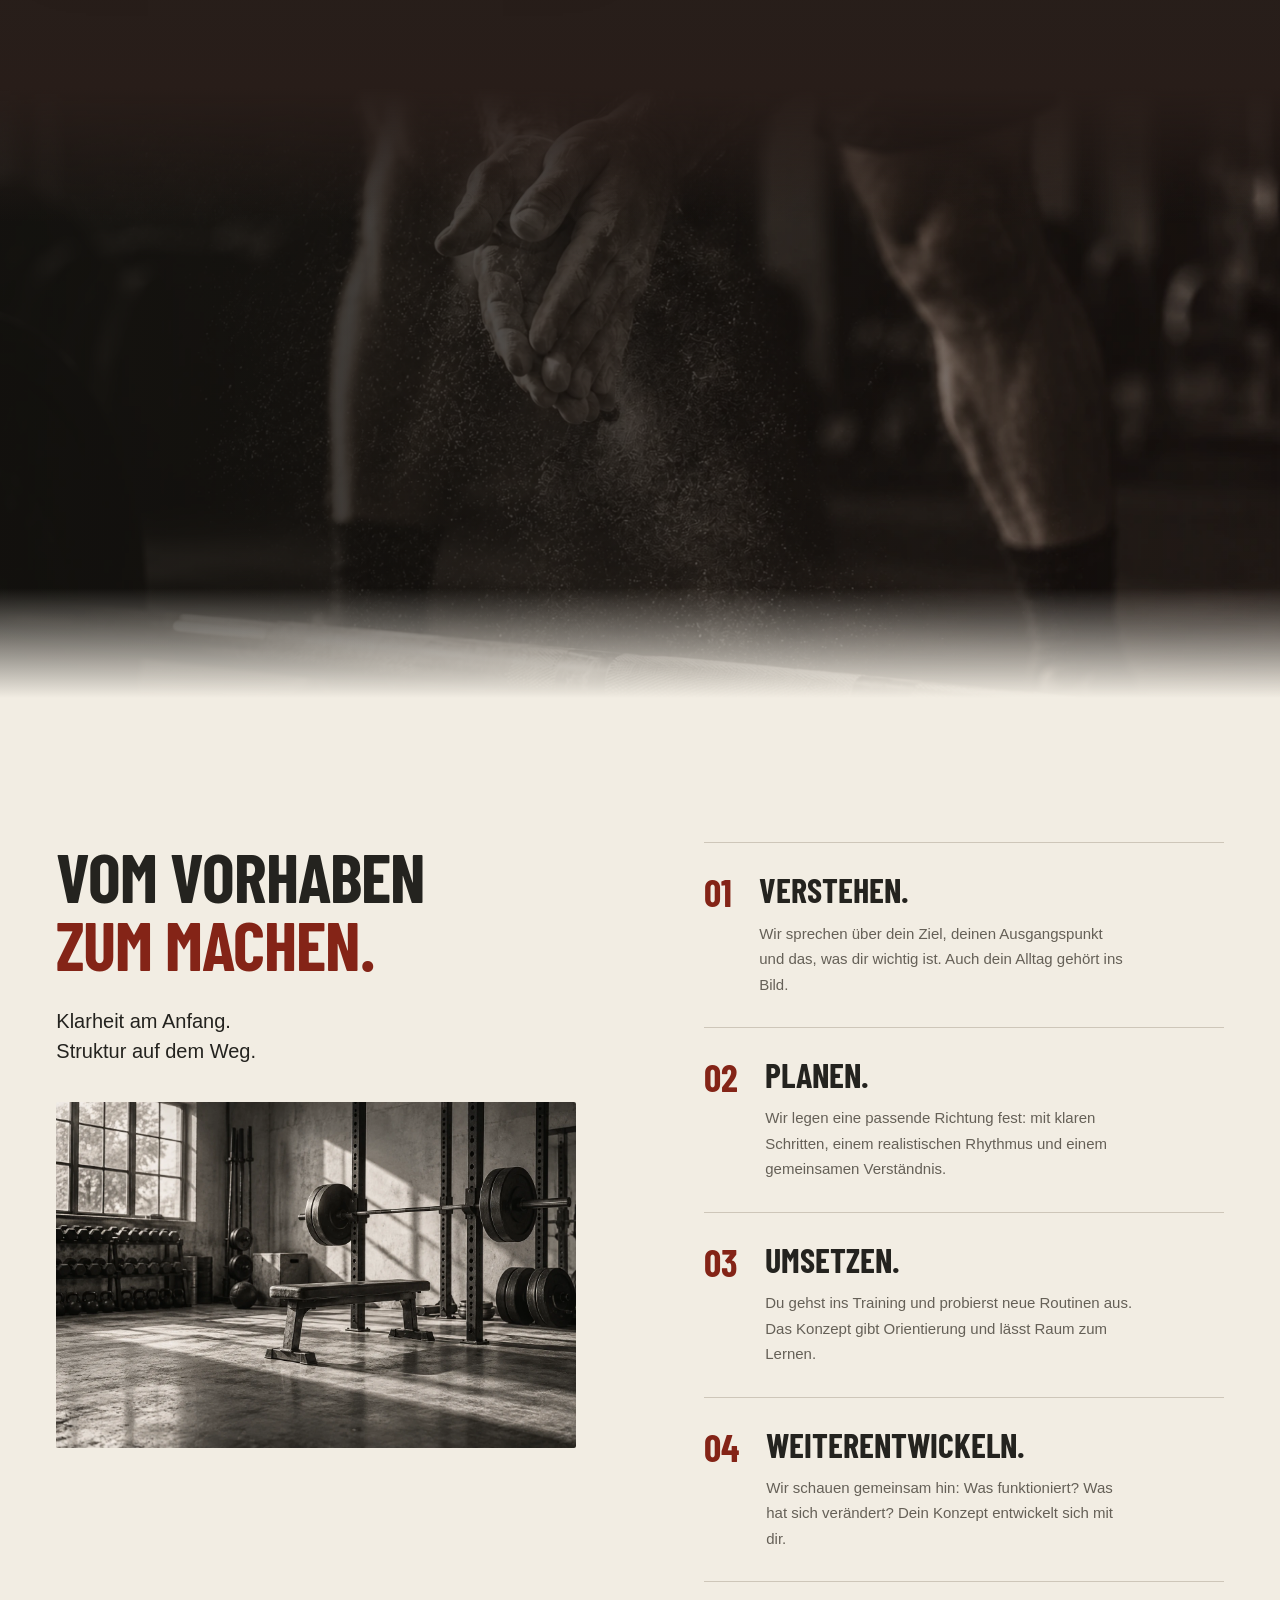
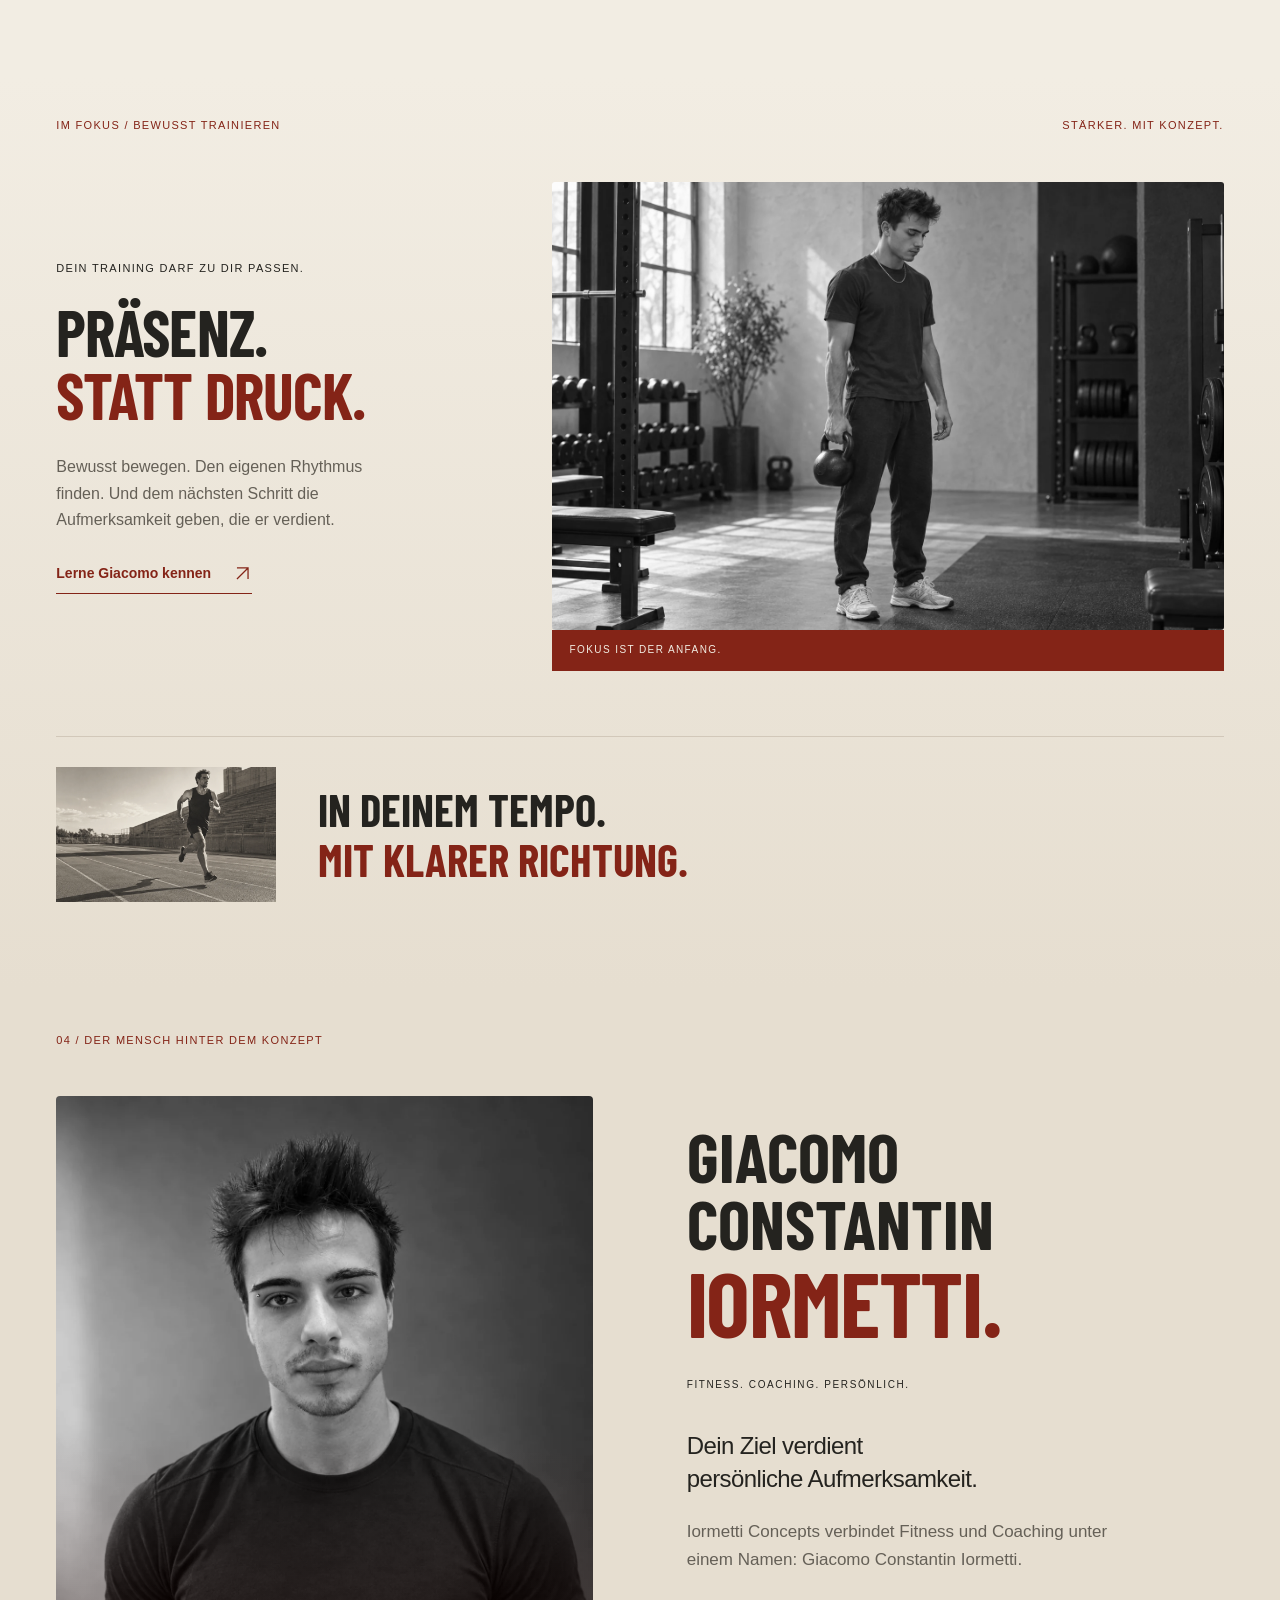
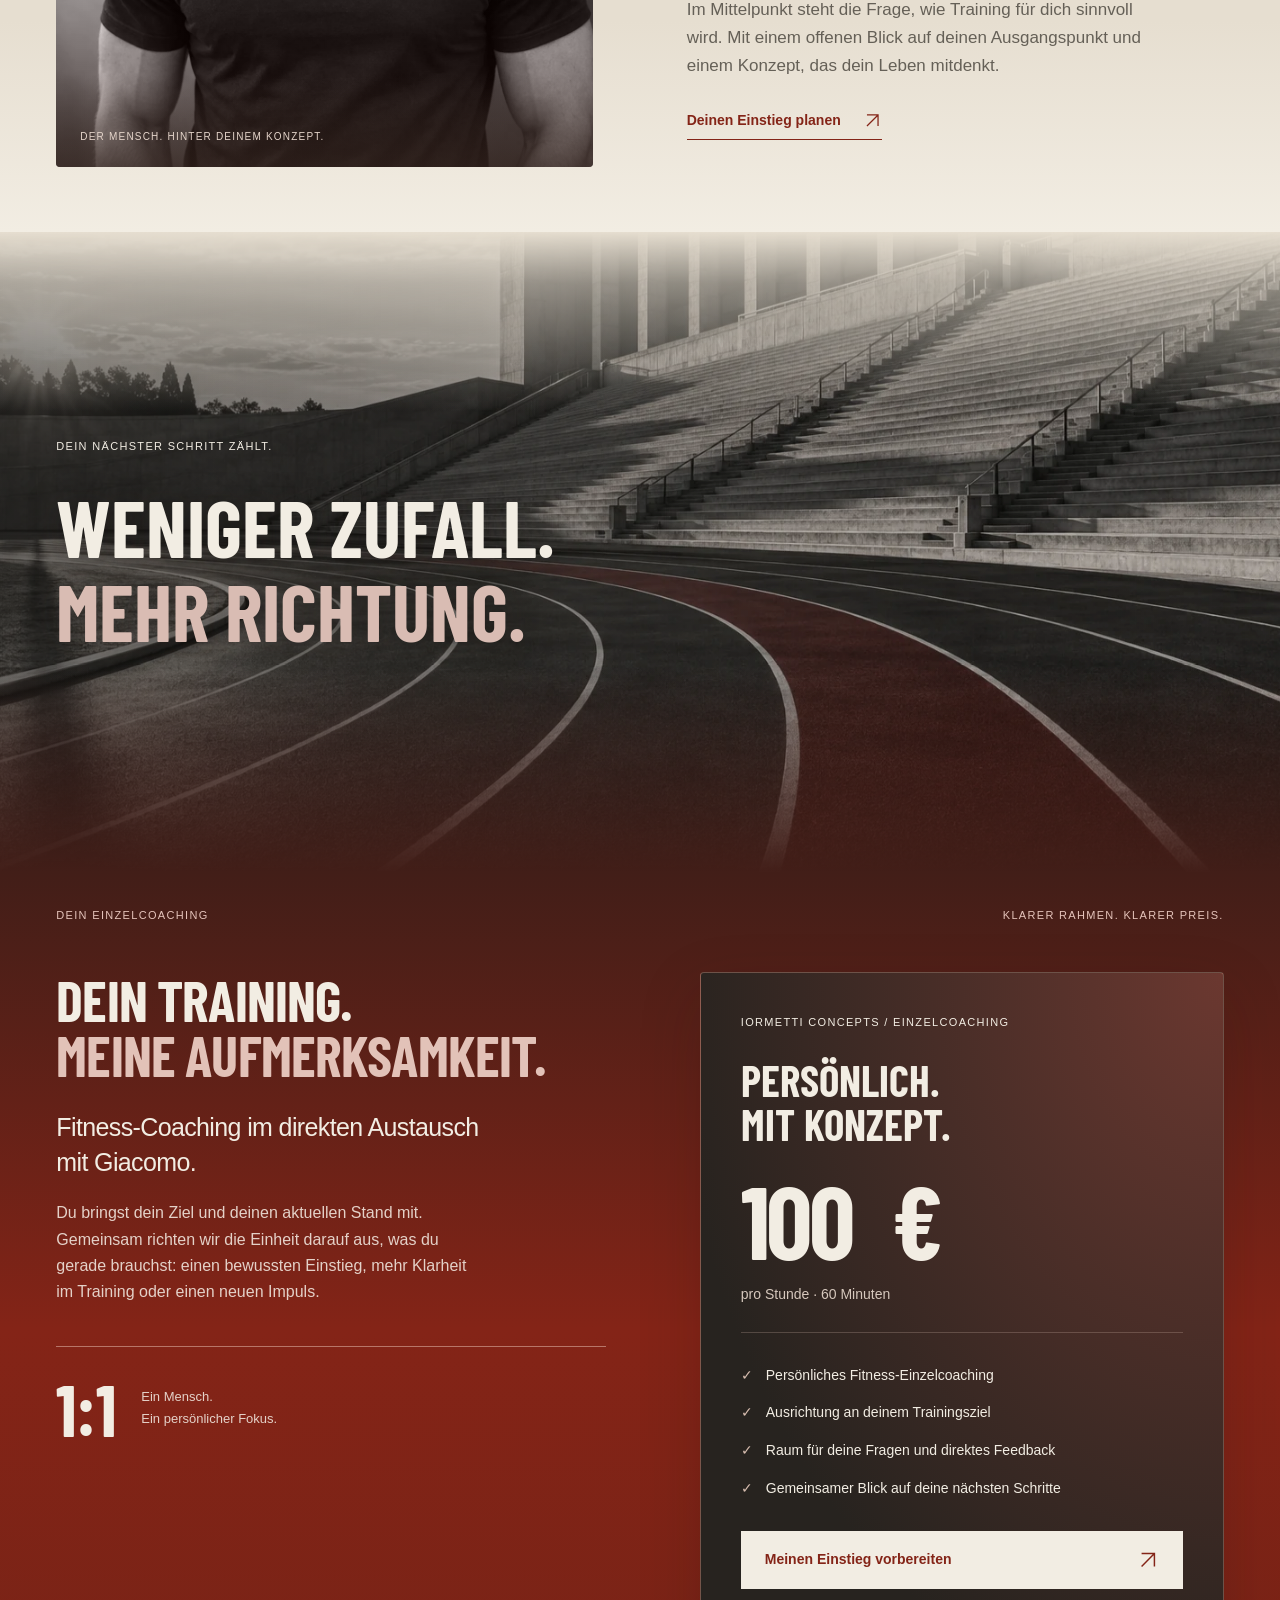
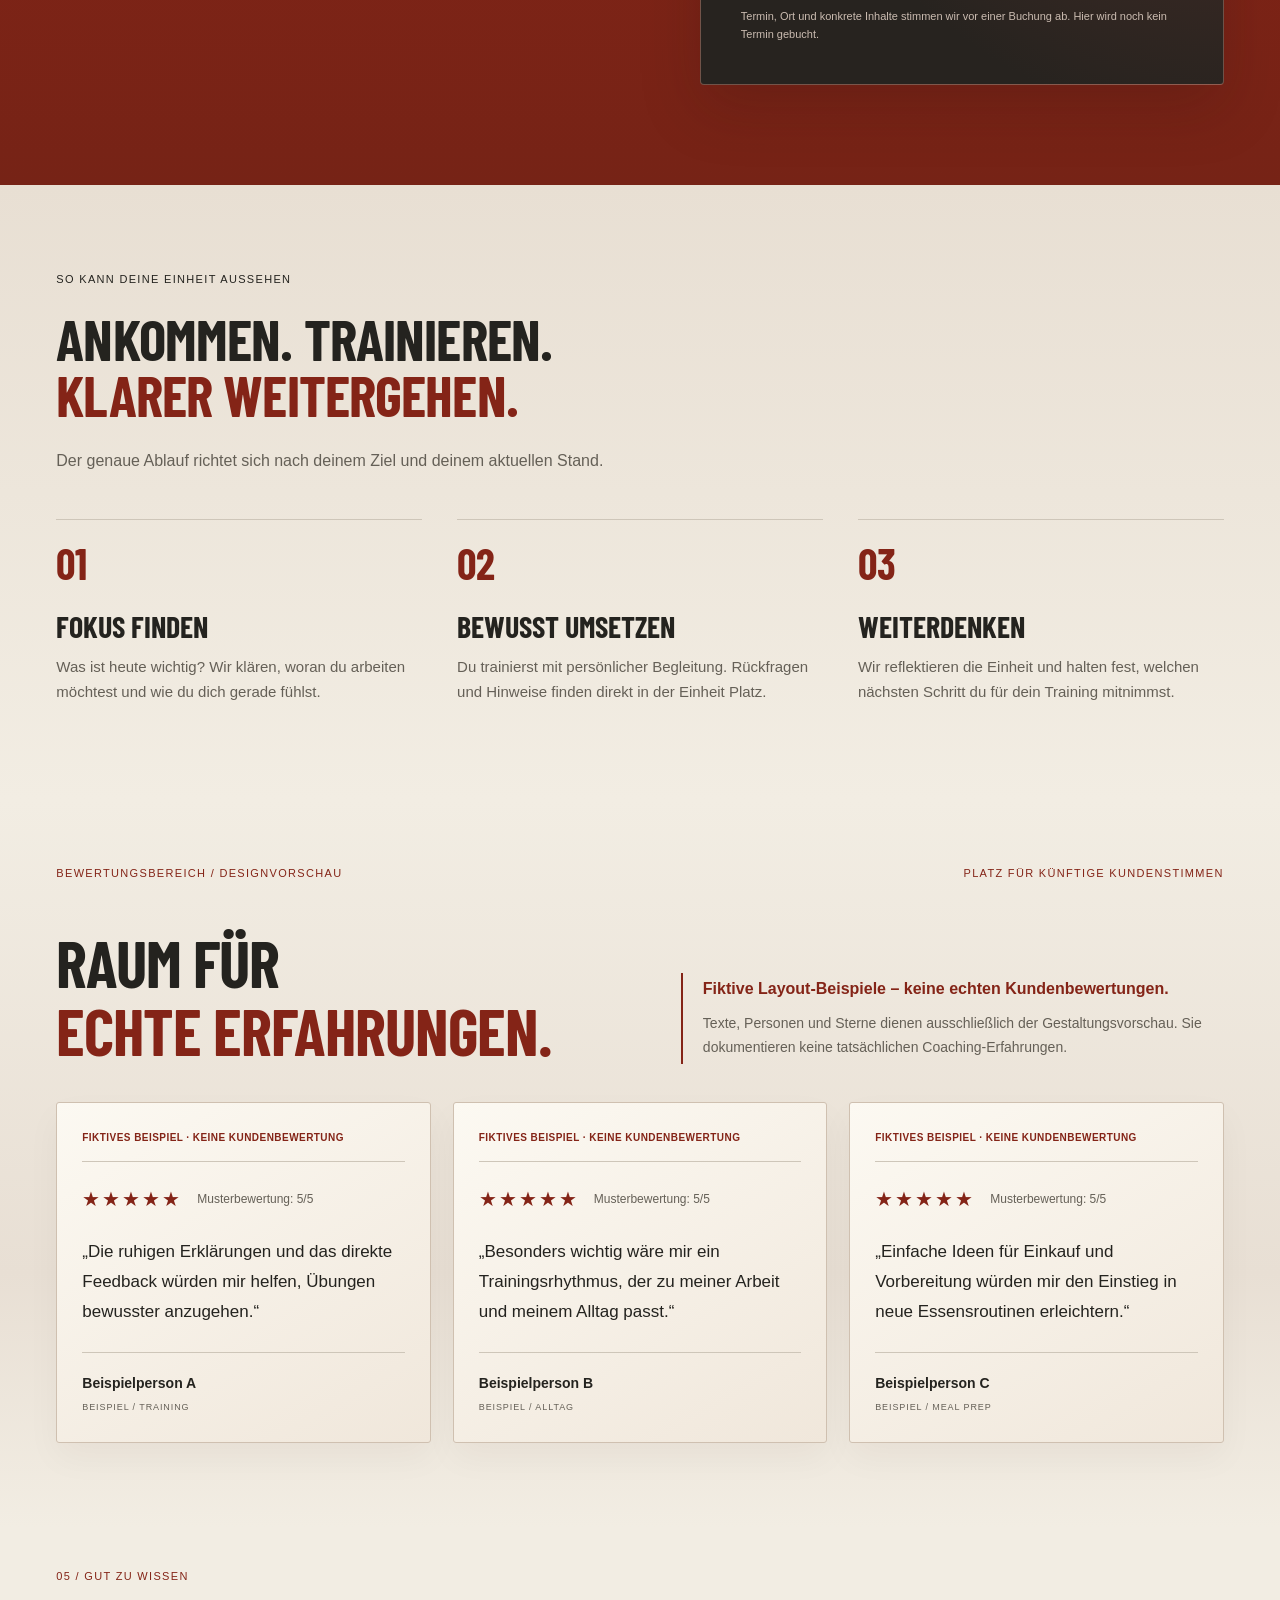
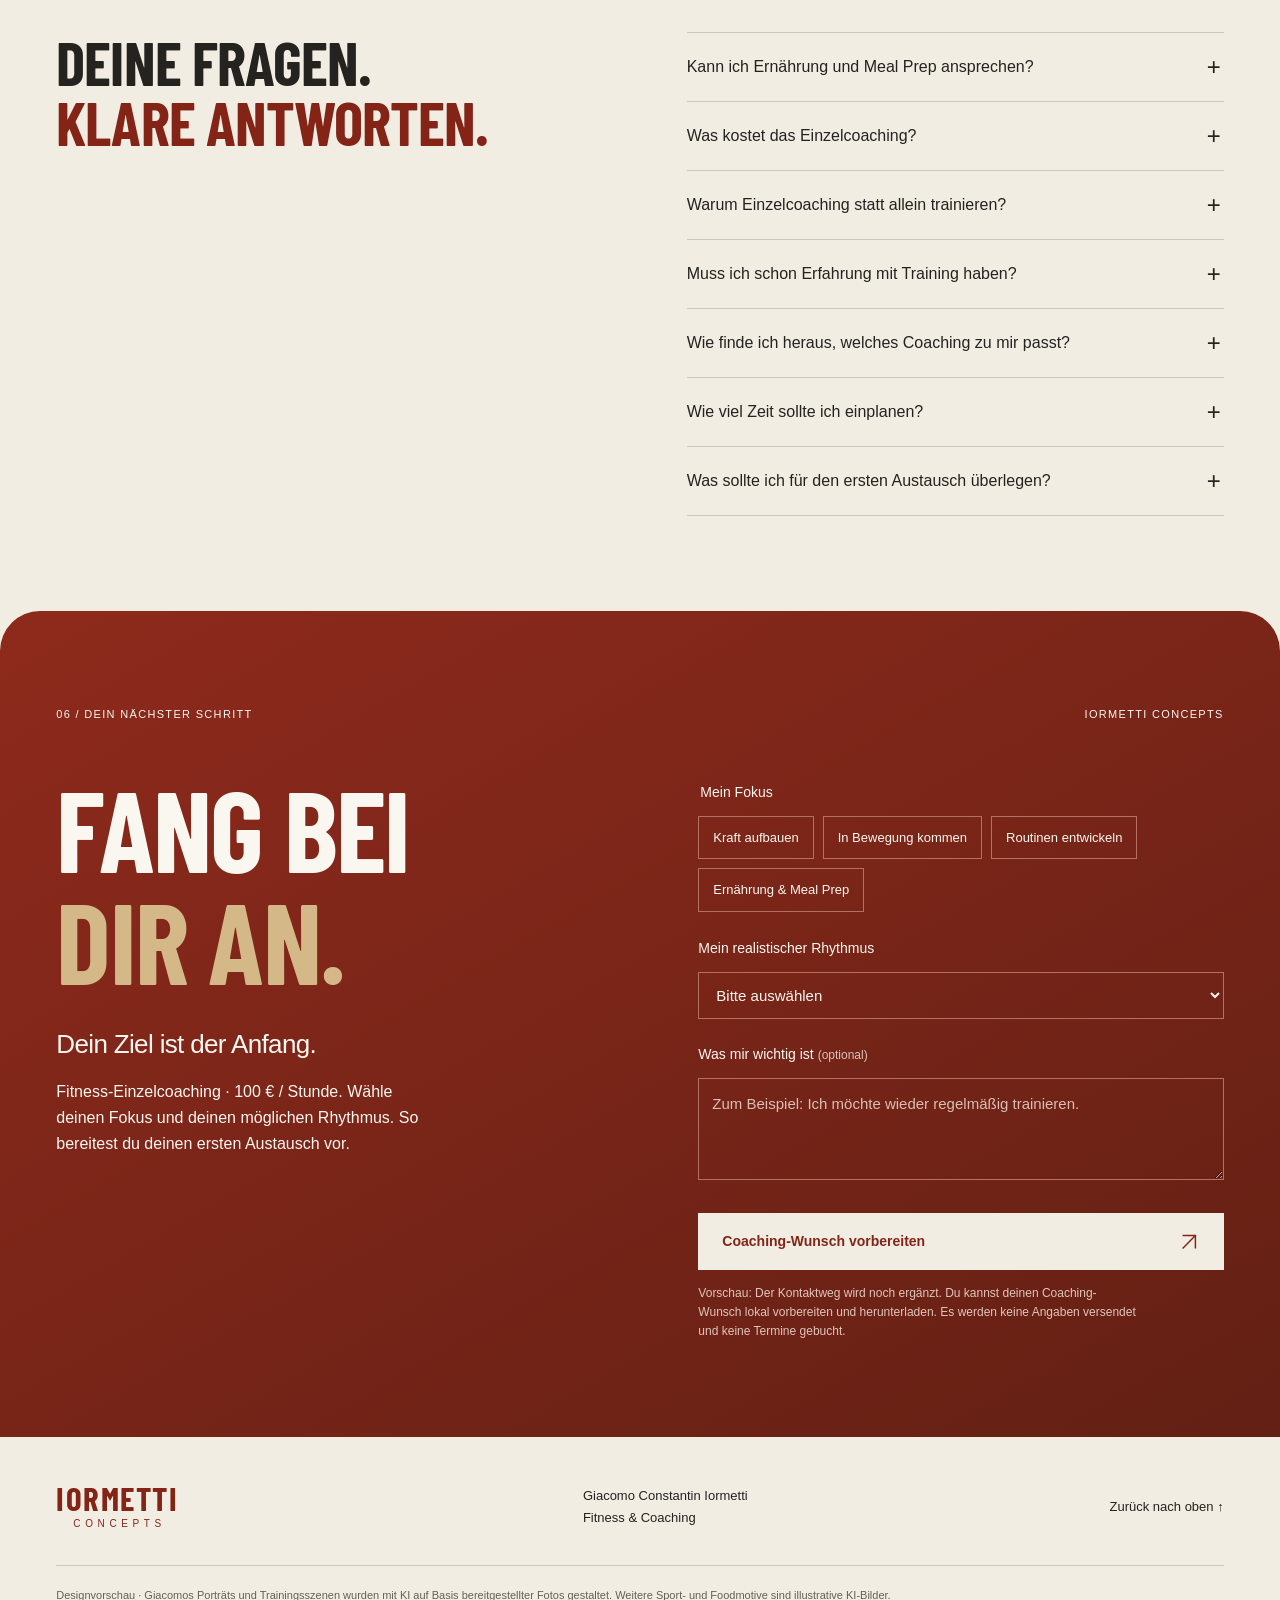
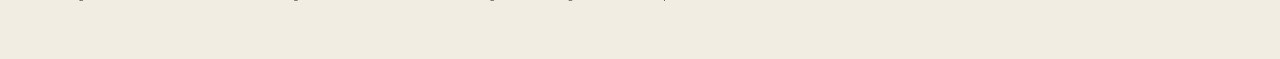
==== commit 94494946: "Deploy cinematic edition and fictional review mockups labeled in all three languages" ====
--- a/index.html
+++ b/index.html
@@ -6,9 +6,9 @@
 <title>Iormetti Concepts · Fitness-Einzelcoaching · 100 € / Stunde</title>
 <meta content="Iormetti Concepts von Giacomo Constantin Iormetti. Persönliches Fitness-Einzelcoaching für 100 € pro Stunde. Dein Ziel, individuelle Begleitung und ein Training, das in deinen Alltag passt." name="description"/>
 <meta content="noindex,nofollow" name="robots"/><meta content="#842417" name="theme-color"/>
-<link href="assets/favicon.svg" rel="icon" type="image/svg+xml"/><link href="styles.css?v=5" rel="stylesheet"/>
+<link href="assets/favicon.svg" rel="icon" type="image/svg+xml"/><link href="styles.css?v=6" rel="stylesheet"/>
 <link as="font" crossorigin="" href="assets/BarlowCondensed-Bold.ttf" rel="preload" type="font/ttf"/>
-<script defer="" src="app.js?v=5"></script>
+<script defer="" src="app.js?v=6"></script>
 <link href="index.html" hreflang="de" rel="alternate"/><link href="en.html" hreflang="en" rel="alternate"/><link href="it.html" hreflang="it" rel="alternate"/></head>
 <body>
 <div aria-hidden="true" class="reading-progress"></div>
@@ -50,7 +50,7 @@
 <div class="prep-heading"><span class="prep-number" data-count="3"><span aria-hidden="true">3</span><span class="sr-only">3</span></span><div><p class="eyebrow">SCHRITTE FÜR DEINEN MEAL-PREP-START</p><p>Ein einfacher Rahmen. Kein starrer Wochenplan.</p></div></div>
 <div class="prep-grid"><article class="reveal"><span>01 / PLANEN</span><h3>DEINE WOCHE IM BLICK.</h3><p>Welche Tage werden voll? Welche Gerichte isst du gern? Plane passende Mahlzeiten und bündele deinen Einkauf in einer übersichtlichen Liste.</p></article><article class="reveal"><span>02 / VORBEREITEN</span><h3>BAUSTEINE STATT AUFWAND.</h3><p>Bereite ausgewählte Komponenten vor: etwa eine Getreidebeilage, Gemüse und einen Dip. So musst du für die nächste Mahlzeit nicht wieder bei null anfangen.</p></article><article class="reveal"><span>03 / KOMBINIEREN</span><h3>ABWECHSLUNG BEHALTEN.</h3><p>Eine Basis, verschiedene Ideen: als Bowl, im Wrap oder als Beilage. Passe die Kombination an deinen Geschmack und deinen Tagesablauf an.</p></article></div>
 <div class="prep-example"><p class="eyebrow">DEIN BAUKASTEN / EIN BEISPIEL</p><p>Quinoa + Ofengemüse + Kichererbsen + ein Dip deiner Wahl.</p><span>Heute eine Bowl. Beim nächsten Mal eine Füllung für deinen Wrap.</span></div></section>
-<section aria-labelledby="value-title" class="value-section section"><div class="value-photo"><img alt="Schwarz-Weiß-Detail einer Hand an einer Kurzhantel" height="1024" loading="lazy" src="assets/strength-detail-v3.webp" width="1536"/><span>FOKUS AUF DAS, WAS DICH WEITERBRINGT.</span></div><div class="value-copy"><p class="eyebrow">PERSÖNLICHES FITNESS-COACHING</p><h2 id="value-title">EINE STUNDE.<br/><em>DEIN FOKUS.</em></h2><p class="lead">Zeit, in der dein Training im Mittelpunkt steht.</p><dl class="value-list"><div><dt>Aufmerksamkeit für dich</dt><dd>Dein Ausgangspunkt und deine Fragen geben der Einheit eine Richtung.</dd></div><div><dt>Direktes Feedback</dt><dd>Übungen werden gemeinsam betrachtet. Du kannst nachfragen und Hinweise direkt im Training ausprobieren.</dd></div><div><dt>Verständliche nächste Schritte</dt><dd>Am Ende soll klarer sein, worauf du beim nächsten Training achten möchtest.</dd></div></dl><a class="text-link" href="#angebot">Leistung &amp; Preis ansehen <svg aria-hidden="true" class="arrow-icon" fill="none" focusable="false" stroke="currentColor" stroke-width="1.6" viewbox="0 0 24 24"><path d="M5 19 19 5M5 5h14v14"></path></svg></a></div></section>
+<section aria-labelledby="cinema-title" class="cinema-section"><img alt="Anonymer Athlet in einer weiten Trainingshalle mit dramatischem Tageslicht" decoding="async" height="1024" loading="lazy" src="assets/cinema-v6.webp" width="1536"/><div class="cinema-copy reveal"><p class="eyebrow">RAUM FÜR DEINEN NÄCHSTEN SCHRITT.</p><h2 id="cinema-title">FOKUS FINDEN.<br/><em>BEWUSST STARTEN.</em></h2><p>Eine Entscheidung für dich.<br/>Ein Schritt, der heute beginnt.</p></div><span class="cinema-caption">IORMETTI CONCEPTS / TRAINING MIT RICHTUNG</span></section><section aria-labelledby="value-title" class="value-section section"><div class="value-photo"><img alt="Schwarz-Weiß-Detail einer Hand an einer Kurzhantel" height="1024" loading="lazy" src="assets/strength-detail-v3.webp" width="1536"/><span>FOKUS AUF DAS, WAS DICH WEITERBRINGT.</span></div><div class="value-copy"><p class="eyebrow">WAS DU VON DEINEM COACHING ERWARTEN KANNST</p><h2 id="value-title">DEIN TRAINING.<br/><em>PERSÖNLICH BEGLEITET.</em></h2><p class="lead">Aufmerksamkeit, die deinem Training eine Richtung gibt.</p><dl class="value-list"><div><dt>Dein Ziel steht im Mittelpunkt</dt><dd>Wir beginnen mit deinem Ausgangspunkt und klären gemeinsam, woran du in der Einheit arbeiten möchtest.</dd></div><div><dt>Du darfst jederzeit nachfragen</dt><dd>Übungen und Hinweise werden verständlich besprochen. Für Fragen und Rückmeldung ist während der Einheit Raum.</dd></div><div><dt>Du gehst mit einem nächsten Schritt</dt><dd>Zum Abschluss schauen wir auf die Einheit zurück und besprechen, was du daraus für dein weiteres Training mitnimmst.</dd></div></dl><a class="text-link" href="#angebot">Leistung &amp; Preis ansehen <svg aria-hidden="true" class="arrow-icon" fill="none" focusable="false" stroke="currentColor" stroke-width="1.6" viewbox="0 0 24 24"><path d="M5 19 19 5M5 5h14v14"></path></svg></a></div></section>
 <section aria-label="Unsere Haltung" class="statement"><img alt="Detailaufnahme von Händen mit Kreide vor dem Krafttraining" height="1024" loading="lazy" src="assets/chalk.webp" width="1536"/><div class="statement-content"><p class="eyebrow">IORMETTI CONCEPTS</p><p class="statement-title">NICHT JEDER TAG<br/>IST GLEICH.<br/><span>DEIN WARUM BLEIBT.</span></p><p>Ein Konzept darf sich anpassen.<br/>Es soll schließlich zu dir passen.</p></div></section>
 <section aria-labelledby="process-title" class="process section" id="ablauf"><div class="section-label"><span>03 / DEIN WEG</span><span class="short-line"></span></div><div class="process-grid"><div><h2 id="process-title">VOM VORHABEN<br/><em>ZUM MACHEN.</em></h2><p class="process-intro">Klarheit am Anfang.<br/>Struktur auf dem Weg.</p><figure class="process-image"><img alt="Ruhiger Trainingsraum mit Bank und Gewichten im natürlichen Licht" height="1024" loading="lazy" src="assets/studio.webp" width="1536"/></figure></div><ol class="steps"><li><span>01</span><div><h3>VERSTEHEN.</h3><p>Wir sprechen über dein Ziel, deinen Ausgangspunkt und das, was dir wichtig ist. Auch dein Alltag gehört ins Bild.</p></div></li><li><span>02</span><div><h3>PLANEN.</h3><p>Wir legen eine passende Richtung fest: mit klaren Schritten, einem realistischen Rhythmus und einem gemeinsamen Verständnis.</p></div></li><li><span>03</span><div><h3>UMSETZEN.</h3><p>Du gehst ins Training und probierst neue Routinen aus. Das Konzept gibt Orientierung und lässt Raum zum Lernen.</p></div></li><li><span>04</span><div><h3>WEITERENTWICKELN.</h3><p>Wir schauen gemeinsam hin: Was funktioniert? Was hat sich verändert? Dein Konzept entwickelt sich mit dir.</p></div></li></ol></div></section>
 <section aria-labelledby="training-story-title" class="training-story section"><div class="section-label"><span>IM FOKUS / BEWUSST TRAINIEREN</span><span>STÄRKER. MIT KONZEPT.</span></div><div class="training-story-grid"><div class="training-story-copy reveal"><p class="eyebrow">DEIN TRAINING DARF ZU DIR PASSEN.</p><h2 id="training-story-title">PRÄSENZ.<br/><em>STATT DRUCK.</em></h2><p>Bewusst bewegen. Den eigenen Rhythmus finden. Und dem nächsten Schritt die Aufmerksamkeit geben, die er verdient.</p><a class="text-link" href="#giacomo">Lerne Giacomo kennen <svg aria-hidden="true" class="arrow-icon" fill="none" focusable="false" stroke="currentColor" stroke-width="1.6" viewbox="0 0 24 24"><path d="M5 19 19 5M5 5h14v14"></path></svg></a></div><figure class="training-story-image reveal"><img alt="Giacomo mit einer Kettlebell – KI-gestaltete Trainingsszene" height="1024" loading="lazy" src="assets/giacomo-training.webp" width="1536"/><figcaption>FOKUS IST DER ANFANG.</figcaption></figure></div><div class="athletic-strip"><figure><img alt="Illustrativer Läufer auf einer sonnigen Laufbahn" height="1024" loading="lazy" src="assets/hero.webp" width="1536"/></figure><p>IN DEINEM TEMPO.<br/><span>MIT KLARER RICHTUNG.</span></p></div></section>
@@ -58,7 +58,7 @@
 <section aria-label="Deine Richtung" class="track-interlude"><img alt="Stadion mit geschwungener Laufbahn und dezent roter Spur" height="1024" loading="lazy" src="assets/track-v3.webp" width="1536"/><div class="track-copy reveal"><p class="eyebrow">DEIN NÄCHSTER SCHRITT ZÄHLT.</p><p>WENIGER ZUFALL.<br/><span>MEHR RICHTUNG.</span></p></div></section>
 <section aria-labelledby="offer-title" class="offer-section section" id="angebot"><div class="section-label"><span>DEIN EINZELCOACHING</span><span>KLARER RAHMEN. KLARER PREIS.</span></div><div class="offer-grid"><div class="offer-intro"><h2 id="offer-title">DEIN TRAINING.<br/><em>MEINE AUFMERKSAMKEIT.</em></h2><p class="lead">Fitness-Coaching im direkten Austausch mit Giacomo.</p><p>Du bringst dein Ziel und deinen aktuellen Stand mit. Gemeinsam richten wir die Einheit darauf aus, was du gerade brauchst: einen bewussten Einstieg, mehr Klarheit im Training oder einen neuen Impuls.</p><div class="offer-note"><span>1:1</span><p>Ein Mensch.<br/>Ein persönlicher Fokus.</p></div></div><article aria-label="Fitness-Einzelcoaching Preis" class="price-card reveal"><p class="eyebrow">IORMETTI CONCEPTS / EINZELCOACHING</p><h3>PERSÖNLICH.<br/>MIT KONZEPT.</h3><p class="price"><span><span data-count="100"><span aria-hidden="true">100</span><span class="sr-only">100</span></span> €</span><span>pro Stunde · <span data-count="60"><span aria-hidden="true">60</span><span class="sr-only">60</span></span> Minuten</span></p><ul><li>Persönliches Fitness-Einzelcoaching</li><li>Ausrichtung an deinem Trainingsziel</li><li>Raum für deine Fragen und direktes Feedback</li><li>Gemeinsamer Blick auf deine nächsten Schritte</li></ul><a class="button light" href="#einstieg">Meinen Einstieg vorbereiten <svg aria-hidden="true" class="arrow-icon" fill="none" focusable="false" stroke="currentColor" stroke-width="1.6" viewbox="0 0 24 24"><path d="M5 19 19 5M5 5h14v14"></path></svg></a><p class="price-footnote">Termin, Ort und konkrete Inhalte stimmen wir vor einer Buchung ab. Hier wird noch kein Termin gebucht.</p></article></div></section>
 <section aria-labelledby="session-title" class="session-section section"><div class="session-header"><p class="eyebrow">SO KANN DEINE EINHEIT AUSSEHEN</p><h2 id="session-title">ANKOMMEN. TRAINIEREN.<br/><em>KLARER WEITERGEHEN.</em></h2><p>Der genaue Ablauf richtet sich nach deinem Ziel und deinem aktuellen Stand.</p></div><div class="session-grid"><article class="reveal"><span>01</span><h3>FOKUS FINDEN</h3><p>Was ist heute wichtig? Wir klären, woran du arbeiten möchtest und wie du dich gerade fühlst.</p></article><article class="reveal"><span>02</span><h3>BEWUSST UMSETZEN</h3><p>Du trainierst mit persönlicher Begleitung. Rückfragen und Hinweise finden direkt in der Einheit Platz.</p></article><article class="reveal"><span>03</span><h3>WEITERDENKEN</h3><p>Wir reflektieren die Einheit und halten fest, welchen nächsten Schritt du für dein Training mitnimmst.</p></article></div></section>
-<section aria-labelledby="faq-title" class="faq section"><div class="section-label"><span>05 / GUT ZU WISSEN</span></div><div class="faq-grid"><h2 id="faq-title">DEINE FRAGEN.<br/><em>KLARE ANTWORTEN.</em></h2><div class="questions"><details><summary>Kann ich Ernährung und Meal Prep ansprechen?</summary><p>Ja. Du kannst Essensroutinen, Einkaufsplanung und die Vorbereitung von Mahlzeiten als Fokus für deinen Austausch wählen. Den konkreten Umfang stimmen wir vorab ab.</p></details><details><summary>Was kostet das Einzelcoaching?</summary><p>Das Fitness-Einzelcoaching kostet 100 € pro Stunde (60 Minuten). Termin, Ort und konkrete Inhalte werden vor einer Buchung abgestimmt.</p></details><details><summary>Warum Einzelcoaching statt allein trainieren?</summary><p>Im Einzelcoaching hast du Raum für deine Fragen und bekommst persönliche Rückmeldung. Das kann dir helfen, dein Training bewusster zu gestalten und deine nächsten Schritte klarer einzuordnen.</p></details><details><summary>Muss ich schon Erfahrung mit Training haben?</summary><p>Dein bisheriges Training ist ein Ausgangspunkt für das Gespräch. Sag einfach, wo du stehst und was du dir wünschst. Daraus lässt sich klären, welche Begleitung zu dir passt.</p></details><details><summary>Wie finde ich heraus, welches Coaching zu mir passt?</summary><p>Beginne mit deinem Ziel: mehr Kraft, mehr Bewegung oder verlässlichere Routinen. Im persönlichen Austausch werden daraus konkrete nächste Schritte.</p></details><details><summary>Wie viel Zeit sollte ich einplanen?</summary><p>Das hängt von deinem Ziel und deinem Alltag ab. Dein verfügbarer Zeitrahmen gehört deshalb von Anfang an zur Planung.</p></details><details><summary>Was sollte ich für den ersten Austausch überlegen?</summary><p>Was möchtest du verändern? Wie sieht dein Training aktuell aus? Welcher Rhythmus wäre realistisch? Drei ehrliche Antworten reichen als guter Gesprächseinstieg.</p></details></div></div></section>
+<section aria-labelledby="reviews-title" class="reviews-demo section" id="bewertungen"><div class="section-label"><span>BEWERTUNGSBEREICH / DESIGNVORSCHAU</span><span>PLATZ FÜR KÜNFTIGE KUNDENSTIMMEN</span></div><div class="reviews-heading"><h2 id="reviews-title">RAUM FÜR<br/><em>ECHTE ERFAHRUNGEN.</em></h2><p class="demo-disclosure"><strong>Fiktive Layout-Beispiele – keine echten Kundenbewertungen.</strong><span>Texte, Personen und Sterne dienen ausschließlich der Gestaltungsvorschau. Sie dokumentieren keine tatsächlichen Coaching-Erfahrungen.</span></p></div><div class="review-grid"><article class="review-card reveal"><p class="review-demo-label">FIKTIVES BEISPIEL · KEINE KUNDENBEWERTUNG</p><div class="review-rating"><span aria-hidden="true">★★★★★</span><span>Musterbewertung: 5/5</span></div><blockquote><p>„Die ruhigen Erklärungen und das direkte Feedback würden mir helfen, Übungen bewusster anzugehen.“</p></blockquote><div class="review-person"><span>Beispielperson A</span><small>BEISPIEL / TRAINING</small></div></article><article class="review-card reveal"><p class="review-demo-label">FIKTIVES BEISPIEL · KEINE KUNDENBEWERTUNG</p><div class="review-rating"><span aria-hidden="true">★★★★★</span><span>Musterbewertung: 5/5</span></div><blockquote><p>„Besonders wichtig wäre mir ein Trainingsrhythmus, der zu meiner Arbeit und meinem Alltag passt.“</p></blockquote><div class="review-person"><span>Beispielperson B</span><small>BEISPIEL / ALLTAG</small></div></article><article class="review-card reveal"><p class="review-demo-label">FIKTIVES BEISPIEL · KEINE KUNDENBEWERTUNG</p><div class="review-rating"><span aria-hidden="true">★★★★★</span><span>Musterbewertung: 5/5</span></div><blockquote><p>„Einfache Ideen für Einkauf und Vorbereitung würden mir den Einstieg in neue Essensroutinen erleichtern.“</p></blockquote><div class="review-person"><span>Beispielperson C</span><small>BEISPIEL / MEAL PREP</small></div></article></div></section><section aria-labelledby="faq-title" class="faq section"><div class="section-label"><span>05 / GUT ZU WISSEN</span></div><div class="faq-grid"><h2 id="faq-title">DEINE FRAGEN.<br/><em>KLARE ANTWORTEN.</em></h2><div class="questions"><details><summary>Kann ich Ernährung und Meal Prep ansprechen?</summary><p>Ja. Du kannst Essensroutinen, Einkaufsplanung und die Vorbereitung von Mahlzeiten als Fokus für deinen Austausch wählen. Den konkreten Umfang stimmen wir vorab ab.</p></details><details><summary>Was kostet das Einzelcoaching?</summary><p>Das Fitness-Einzelcoaching kostet 100 € pro Stunde (60 Minuten). Termin, Ort und konkrete Inhalte werden vor einer Buchung abgestimmt.</p></details><details><summary>Warum Einzelcoaching statt allein trainieren?</summary><p>Im Einzelcoaching hast du Raum für deine Fragen und bekommst persönliche Rückmeldung. Das kann dir helfen, dein Training bewusster zu gestalten und deine nächsten Schritte klarer einzuordnen.</p></details><details><summary>Muss ich schon Erfahrung mit Training haben?</summary><p>Dein bisheriges Training ist ein Ausgangspunkt für das Gespräch. Sag einfach, wo du stehst und was du dir wünschst. Daraus lässt sich klären, welche Begleitung zu dir passt.</p></details><details><summary>Wie finde ich heraus, welches Coaching zu mir passt?</summary><p>Beginne mit deinem Ziel: mehr Kraft, mehr Bewegung oder verlässlichere Routinen. Im persönlichen Austausch werden daraus konkrete nächste Schritte.</p></details><details><summary>Wie viel Zeit sollte ich einplanen?</summary><p>Das hängt von deinem Ziel und deinem Alltag ab. Dein verfügbarer Zeitrahmen gehört deshalb von Anfang an zur Planung.</p></details><details><summary>Was sollte ich für den ersten Austausch überlegen?</summary><p>Was möchtest du verändern? Wie sieht dein Training aktuell aus? Welcher Rhythmus wäre realistisch? Drei ehrliche Antworten reichen als guter Gesprächseinstieg.</p></details></div></div></section>
 <section aria-labelledby="entry-title" class="entry section" id="einstieg"><div class="section-label"><span>06 / DEIN NÄCHSTER SCHRITT</span><span>IORMETTI CONCEPTS</span></div><div class="entry-grid"><div><h2 id="entry-title">FANG BEI<br/><em>DIR AN.</em></h2><p class="lead">Dein Ziel ist der Anfang.</p><p>Fitness-Einzelcoaching · 100 € / Stunde. Wähle deinen Fokus und deinen möglichen Rhythmus. So bereitest du deinen ersten Austausch vor.</p></div><form id="entry-form"><fieldset><legend>Mein Fokus</legend><div class="goal-options"><label><input name="goal" required="" type="radio" value="Kraft aufbauen"/><span>Kraft aufbauen</span></label><label><input name="goal" type="radio" value="In Bewegung kommen"/><span>In Bewegung kommen</span></label><label><input name="goal" type="radio" value="Routinen entwickeln"/><span>Routinen entwickeln</span></label><label><input name="goal" type="radio" value="Ernährung &amp; Meal Prep"/><span>Ernährung &amp; Meal Prep</span></label></div></fieldset><label class="field-label" for="rhythm">Mein realistischer Rhythmus</label><select id="rhythm" name="rhythm" required=""><option value="">Bitte auswählen</option><option>Einmal pro Woche</option><option>Zweimal pro Woche</option><option>Dreimal pro Woche oder öfter</option><option>Das möchte ich gemeinsam herausfinden</option></select><label class="field-label" for="note">Was mir wichtig ist <span>(optional)</span></label><textarea id="note" maxlength="600" name="note" placeholder="Zum Beispiel: Ich möchte wieder regelmäßig trainieren." rows="3"></textarea><button class="button light" disabled="" type="submit">Coaching-Wunsch vorbereiten <svg aria-hidden="true" class="arrow-icon" fill="none" focusable="false" stroke="currentColor" stroke-width="1.6" viewbox="0 0 24 24"><path d="M5 19 19 5M5 5h14v14"></path></svg></button><noscript><p>Für die lokale Gesprächsnotiz bitte JavaScript aktivieren. Das Formular ist ohne JavaScript gesperrt; es werden keine Angaben gesendet.</p></noscript><p class="form-note">Vorschau: Der Kontaktweg wird noch ergänzt. Du kannst deinen Coaching-Wunsch lokal vorbereiten und herunterladen. Es werden keine Angaben versendet und keine Termine gebucht.</p><div class="entry-result" hidden="" id="entry-result" role="status" tabindex="-1"><h3>DEIN COACHING-WUNSCH STEHT.</h3><p id="result-copy"></p><button class="text-link" id="download-note" type="button">Notiz herunterladen ↓</button></div></form></div></section>
 </main>
 <aside aria-label="Einzelcoaching Schnellzugriff" class="coaching-dock"><div><strong>1:1 FITNESS-COACHING</strong><span>100 € / Stunde</span></div><a href="#angebot">Coaching ansehen <svg aria-hidden="true" class="arrow-icon" fill="none" focusable="false" stroke="currentColor" stroke-width="1.6" viewbox="0 0 24 24"><path d="M5 19 19 5M5 5h14v14"></path></svg></a><button aria-label="Coaching-Leiste schließen" class="dock-close" type="button"><svg aria-hidden="true" fill="none" focusable="false" stroke="currentColor" stroke-width="1.6" viewbox="0 0 24 24"><path d="m6 6 12 12M6 18 18 6"></path></svg></button></aside>
--- a/styles.css
+++ b/styles.css
@@ -154,3 +154,42 @@
 .sr-only{position:absolute;width:1px;height:1px;padding:0;margin:-1px;overflow:hidden;clip:rect(0,0,0,0);white-space:nowrap;border:0}
 @media(max-width:380px){.header{padding-left:16px;padding-right:16px;gap:8px}.header .brand-name{font-size:25px}.menu-toggle>span:first-child{display:none}.language-switch a{min-width:28px}.hero-foot>span{font-size:8px}}
 @media(min-width:761px){html[lang=it] .hero h1{font-size:clamp(54px,6.1vw,112px)}}
+
+/* Edition 6: cinematic continuity. Each overlay meets the exact adjacent colour. */
+.cinema-section{position:relative;isolation:isolate;overflow:hidden;min-height:720px;max-width:1920px;margin:auto;background:#171715;color:var(--paper)}
+.cinema-section>img{position:absolute;inset:0;width:100%;height:100%;object-fit:cover;object-position:68% 55%}
+.cinema-section:before{content:'';position:absolute;inset:0;z-index:1;pointer-events:none;background:linear-gradient(180deg,#e6ded1 0%,#e6ded188 7%,transparent 24%,transparent 72%,#421e1870 87%,#421e18 100%)}
+.cinema-section:after{content:'';position:absolute;inset:0;z-index:1;pointer-events:none;background:linear-gradient(90deg,#171715db 0%,#17171570 30%,transparent 62%),linear-gradient(90deg,#17171555,transparent 12%,transparent 90%,#17171555)}
+.cinema-copy{position:relative;z-index:2;padding:230px var(--gutter) 170px;max-width:900px}
+.cinema-copy .eyebrow{color:#dac5ba;font-size:10px}.cinema-copy h2{font-size:clamp(44px,5.8vw,88px);margin:25px 0 24px;line-height:1.04}.cinema-copy h2 em{color:#d3b3a7}.cinema-copy>p:last-child{font-size:17px;line-height:1.7;color:#e5ded2}
+.cinema-caption{position:absolute;z-index:2;bottom:45px;left:var(--gutter);font-size:9px;letter-spacing:.15em;color:#c8b2a6}
+.value-section{padding-top:35px;background:linear-gradient(#421e18,#24231f 36%,#281d19)}
+.value-photo{box-shadow:0 26px 60px #100b0840}
+.track-interlude{min-height:640px;background:#421e18}
+.track-interlude:before{content:'';position:absolute;inset:0;z-index:1;pointer-events:none;background:linear-gradient(180deg,#e6ded0 0%,#e6ded095 8%,transparent 28%,transparent 68%,#421e1899 88%,#421e18 100%)}
+.track-interlude:after{background:linear-gradient(90deg,#191816a6 0%,#19181638 58%,#19181620 100%)}
+.track-copy{z-index:2;padding-top:205px;padding-bottom:175px}.track-copy>p:last-child{line-height:1.06;text-shadow:0 3px 32px #17131070}
+.offer-section{padding-top:35px}.person{padding-bottom:65px}
+.reviews-demo{background:linear-gradient(180deg,var(--paper),#e8dfd4 65%,var(--paper));padding-top:65px;padding-bottom:85px}
+.reviews-heading{display:grid;grid-template-columns:1fr 1fr;align-items:end;gap:7%;margin-bottom:38px}.reviews-heading h2{font-size:clamp(43px,5.1vw,76px);line-height:1.03}
+.demo-disclosure{border-left:2px solid var(--red);padding:4px 0 4px 20px}.demo-disclosure strong{display:block;font-size:16px;line-height:1.55;color:var(--red)}.demo-disclosure>span{display:block;font-size:14px;line-height:1.7;margin-top:10px;color:var(--muted)}
+.review-grid{display:grid;grid-template-columns:repeat(3,minmax(0,1fr));gap:22px}
+.review-card{background:linear-gradient(150deg,#fcf9f2,#f0e7db);border:1px solid #cfc0b0;box-shadow:0 15px 35px #35231a0a;padding:27px 25px;display:flex;flex-direction:column;border-radius:3px}
+.review-demo-label{font-size:10px;letter-spacing:.045em;line-height:1.65;color:var(--red);font-weight:700;border-bottom:1px solid var(--line);padding-bottom:15px}
+.review-rating{display:flex;flex-wrap:wrap;align-items:center;gap:8px 15px;margin:21px 0}.review-rating>span:first-child{color:var(--red);font-size:20px;letter-spacing:.1em;font-family:Arial,sans-serif}.review-rating>span:last-child{font-size:12px;color:var(--muted)}
+.review-card blockquote{margin:0 0 25px;font-size:17px;line-height:1.75}.review-person{margin-top:auto;padding-top:19px;border-top:1px solid var(--line);display:grid;gap:5px}.review-person>span{font-size:14px;font-weight:700}.review-person small{font-size:9px;letter-spacing:.1em;color:var(--muted)}
+@media(min-width:1700px){.cinema-section{min-height:800px}.cinema-copy{padding-top:260px;padding-bottom:210px}.cinema-section>img{object-position:68% 60%}}
+@media(max-width:1100px){.review-grid{gap:15px}.review-card{padding:22px 18px}.review-card blockquote{font-size:16px}.cinema-copy{max-width:680px}.cinema-copy h2{font-size:5.7vw}}
+@media(max-width:760px){
+ .cinema-section{min-height:690px}.cinema-section>img{object-position:70% center}
+ .cinema-section:before{background:linear-gradient(180deg,#e6ded1 0%,#171715b3 17%,transparent 43%,transparent 72%,#421e18 100%)}
+ .cinema-section:after{background:linear-gradient(90deg,#17171555,transparent 65%)}
+ .cinema-copy{padding:95px var(--gutter) 390px;max-width:none}.cinema-copy h2{font-size:clamp(38px,10.1vw,70px);margin:18px 0;line-height:1.03}.cinema-copy .eyebrow{font-size:8px}.cinema-copy>p:last-child{font-size:14px}.cinema-caption{font-size:8px;bottom:32px}
+ .value-section{padding-top:10px}.value-copy h2{font-size:clamp(42px,10.5vw,72px)}
+ .track-interlude{min-height:540px}.track-copy{padding-top:170px;padding-bottom:150px}.track-copy>p:last-child{font-size:clamp(40px,10vw,70px)}.offer-section{padding-top:25px}
+ .reviews-demo{padding-top:35px;padding-bottom:55px}.reviews-heading{display:block;margin-bottom:28px}.reviews-heading h2{font-size:clamp(39px,10vw,67px)}.demo-disclosure{margin-top:26px;padding-left:16px}.demo-disclosure strong{font-size:15px}.demo-disclosure>span{font-size:14px}
+ .review-grid{display:block}.review-card{padding:24px}.review-card+.review-card{margin-top:18px}.review-card blockquote{font-size:17px}.review-demo-label{font-size:10px}
+ html[lang=it] .cinema-copy h2{font-size:clamp(33px,8.5vw,59px)}
+}
+.nutrition{background:linear-gradient(180deg,var(--paper),#e6ded1)}
+.cinema-section:before{z-index:2}.cinema-copy,.cinema-caption{z-index:3}
